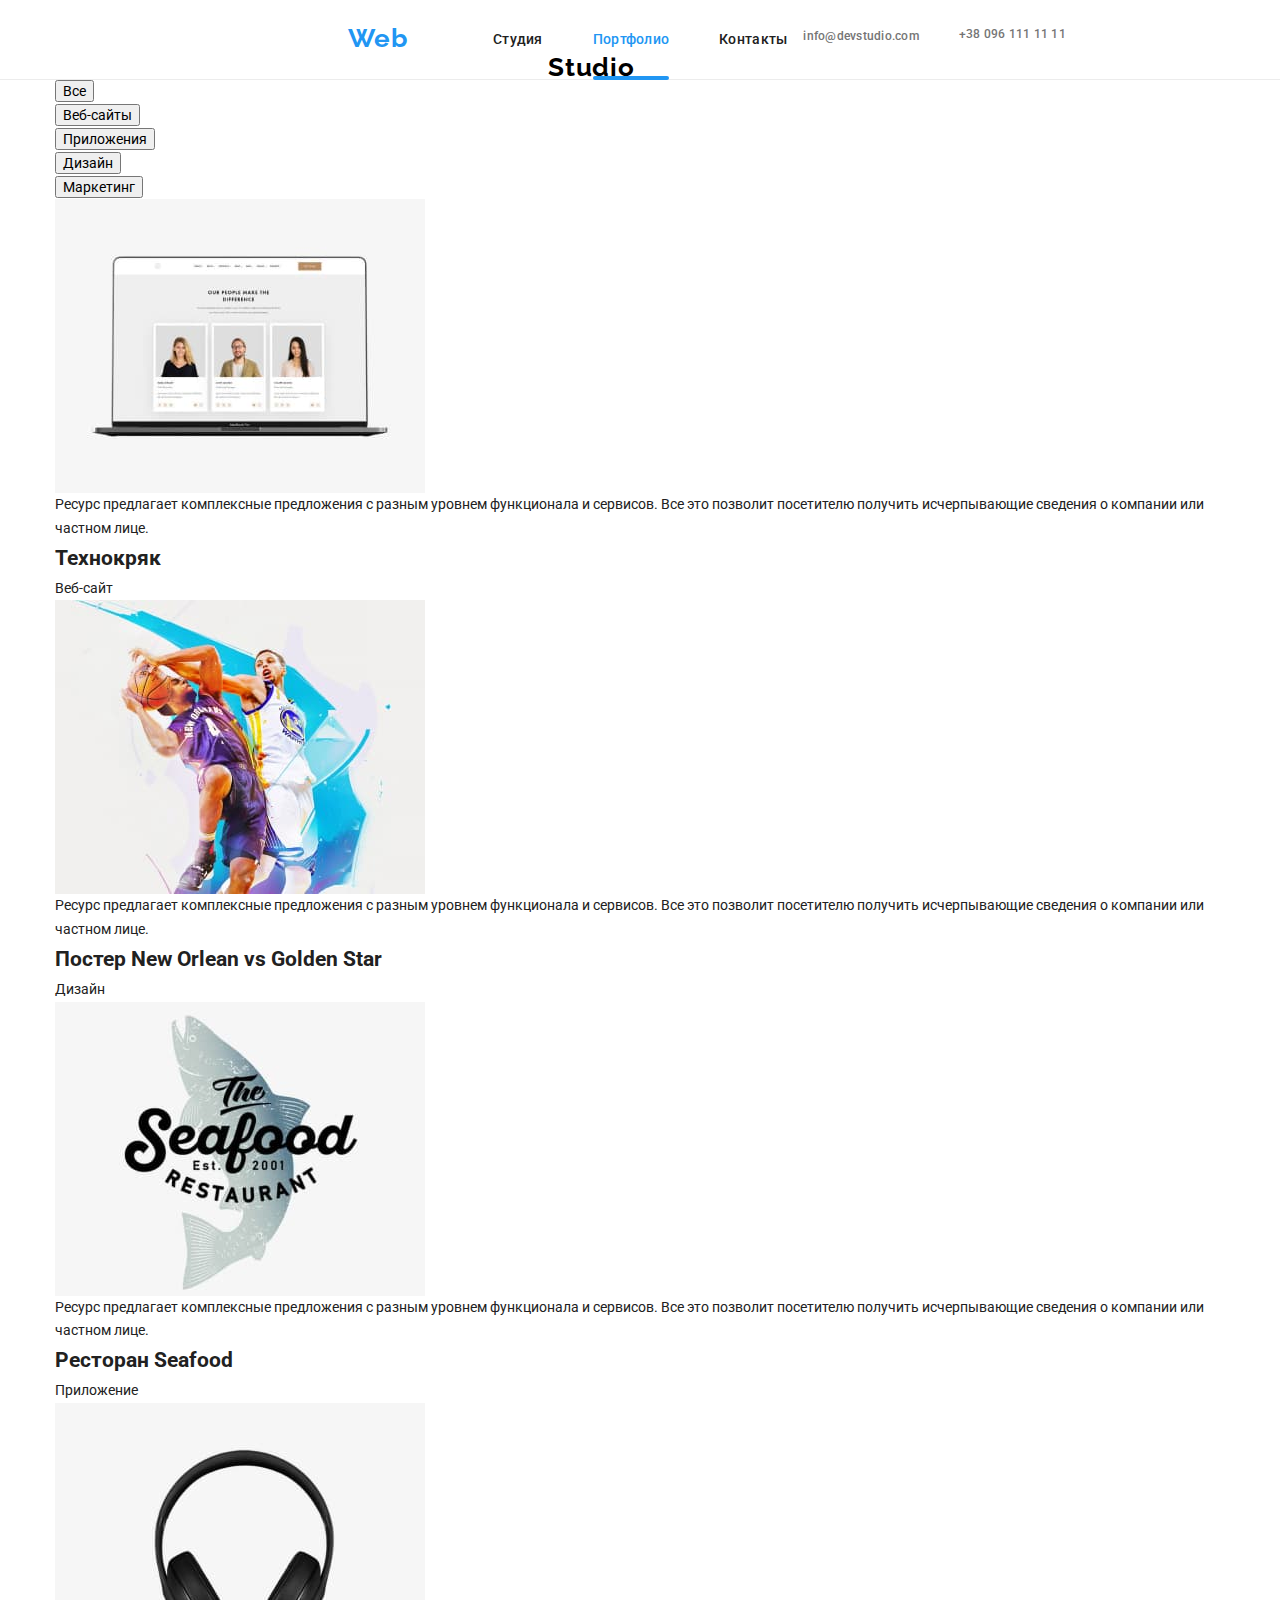
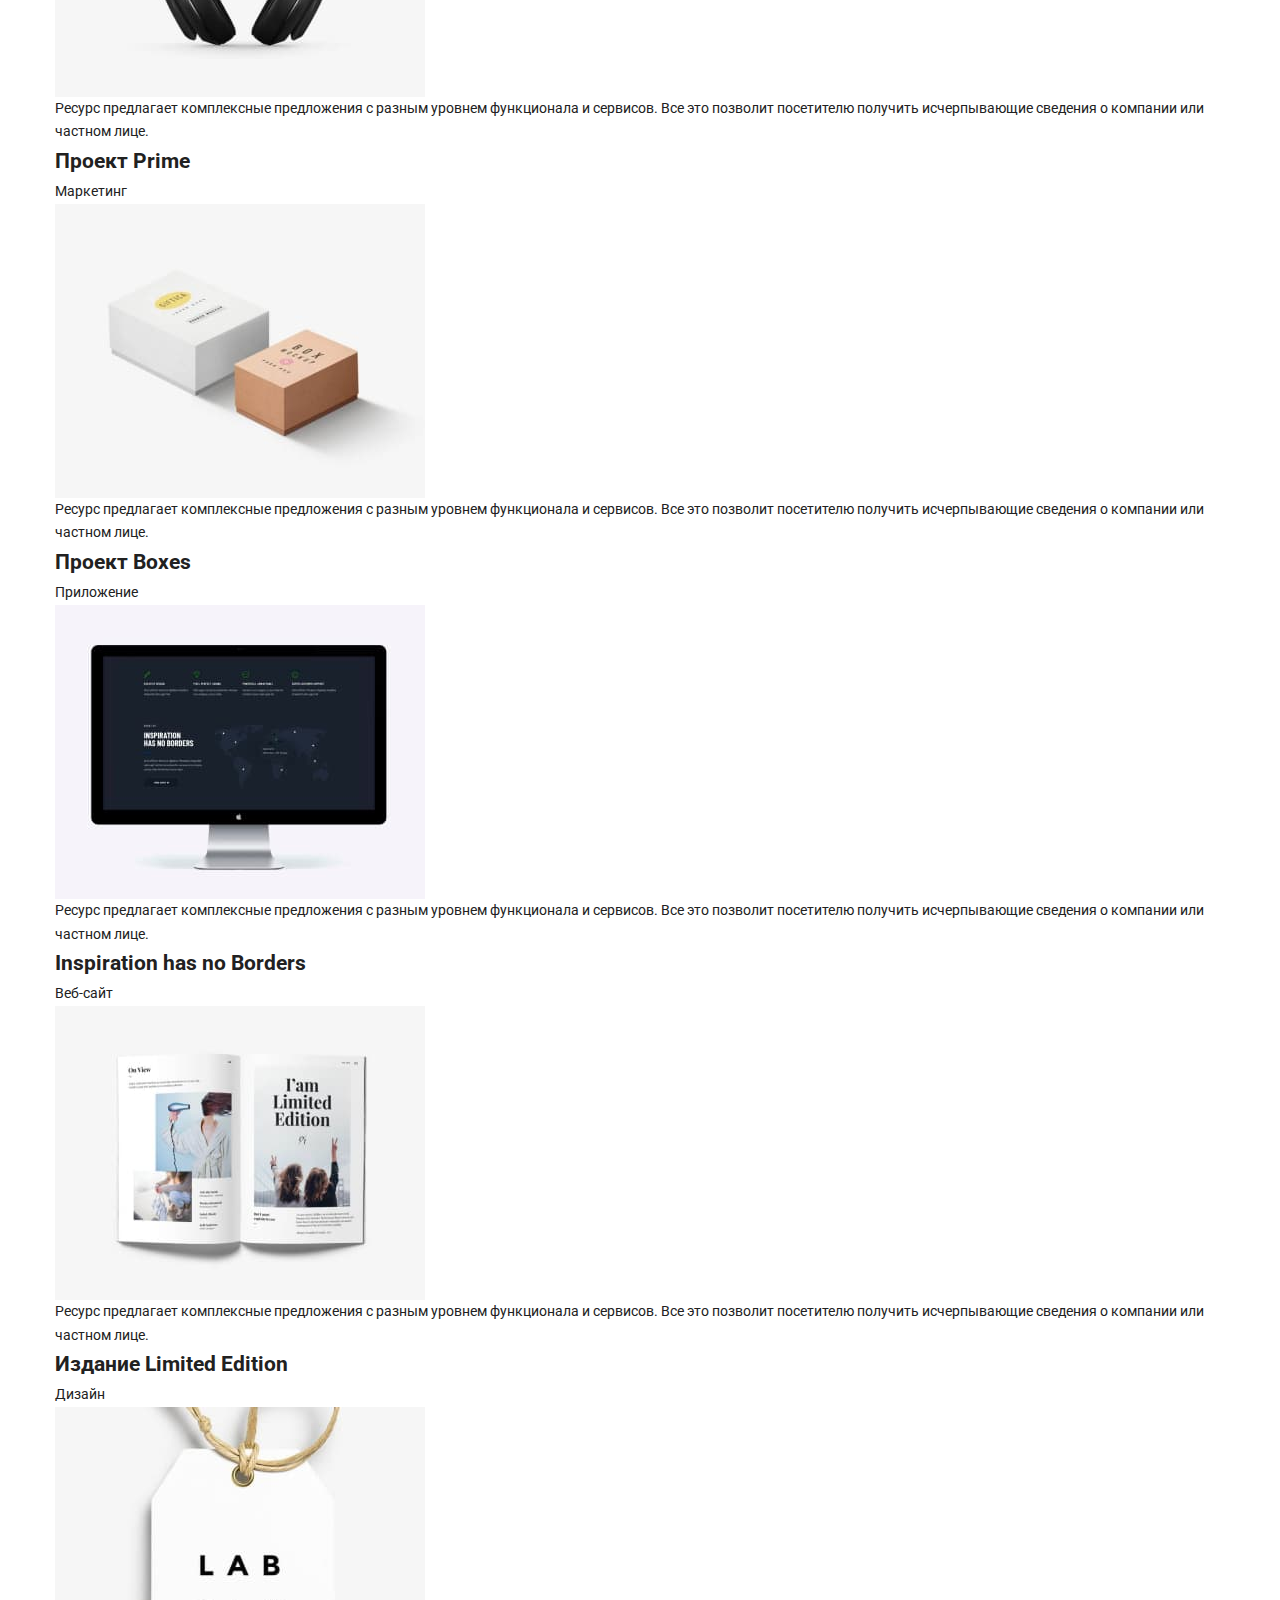
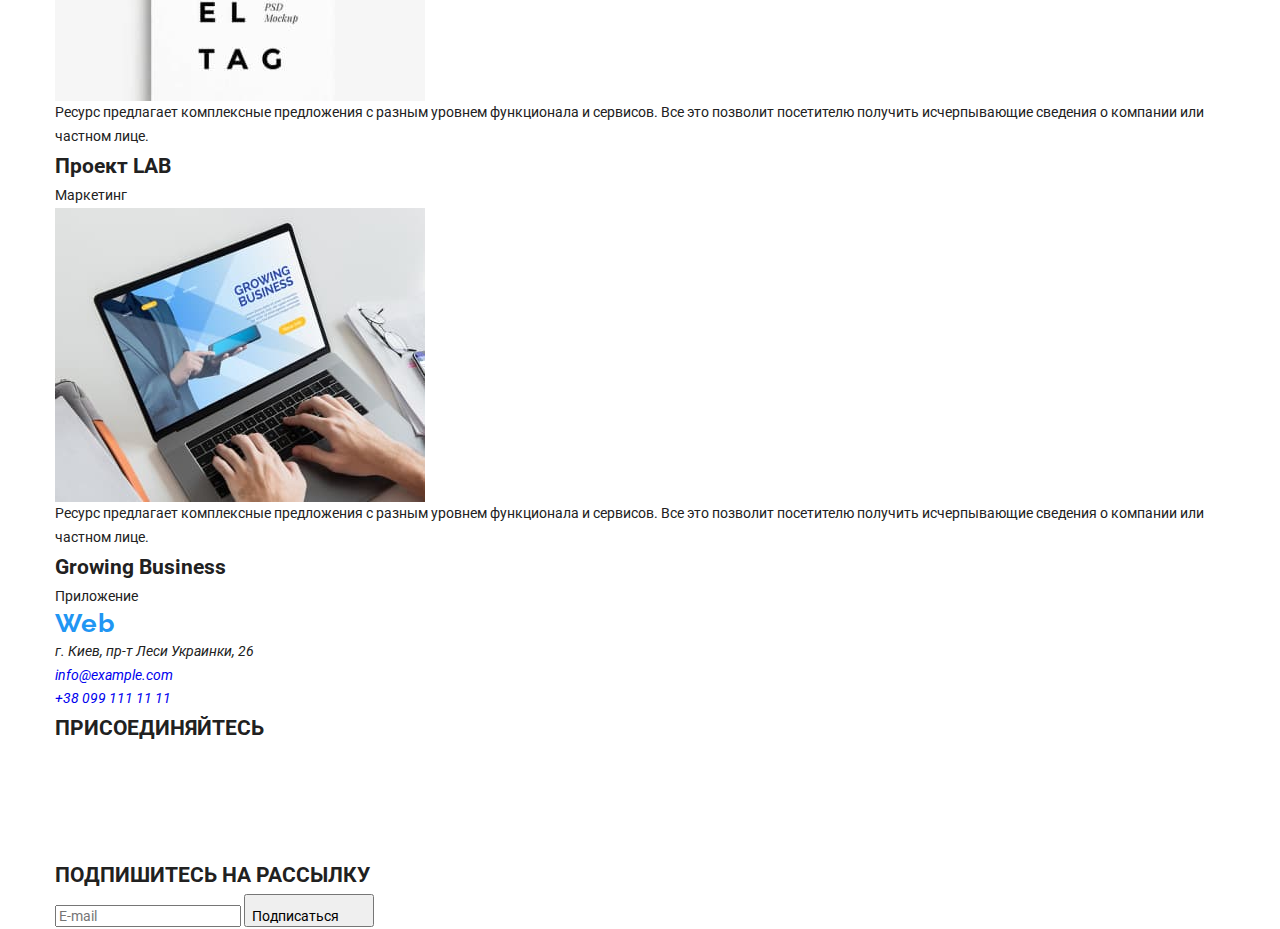
==== portfolio.html @ a688bb57 "Add files via upload" ====
<!DOCTYPE html>
<html lang="ru">
<head>
    <meta charset="UTF-8">
    <meta http-equiv="X-UA-Compatible" content="IE=edge">
    <meta name="viewport" content="width=device-width, initial-scale=1.0">
    <title>WebStudio</title>
    <link rel="preconnect" href="https://fonts.googleapis.com">
    <link rel="preconnect" href="https://fonts.gstatic.com" crossorigin>
    <link
        href="https://fonts.googleapis.com/css2?family=Montserrat:wght@400;700&family=Raleway:wght@700&family=Roboto:wght@400;500;900&display=swap"
        rel="stylesheet">
    <link rel="stylesheet" href="https://cdn.jsdelivr.net/npm/modern-normalize@1.1.0/modern-normalize.min.css" />
    <link rel="stylesheet" href="./сss/styles.css">
    <link rel="stylesheet" href="./css/main.min.css">
</head>
<body>
    <header class="header">
        <div class="container header__container">
            <nav class="nav">
                <a class="nav__logo logo " href="index.html">
                    Web<span class="nav__logo logo logo--dark">Studio</span>
                </a>
                <ul class="nav__list list">
                    <li class="nav__item"><a class="nav__link" href="index.html">Студия</a></li>
                    <li class="nav__item"><a class="nav__link current-link" href="portfolio.html">Портфолио</a></li>
                    <li class="nav__item"><a class="nav__link" href="">Контакты</a></li>
                </ul>
                <ul class="nav__contacts-group">
                    <li class="nav__list-contact"><a class="nav__contacts" href="mailto:info@devstudio.com">
                            <svg width="16" height="12">
                                <use href="./images/icons.svg.svg#icon-envelope-hover"></use>
                            </svg>info@devstudio.com</a></li>
                    <li class="nav__list-contact"><a class="nav__contacts" href="tel:+380961111111">
                            <svg width="10" height="16">
                                <use href="./images/icons.svg.svg#icon-smartphone"></use>
                            </svg>+38 096 111 11 11</a></li>
                </ul>
            </nav>
        </div>
    </header>
    <main>
        <section class="portfolio">
            <div class="container container-port">
                <h1 hidden>Портфолио</h1>
              <ul class="portfolio-list">
                <li><button class="btn-port btn-current" type="button">Все</button></li>
                <li><button class="btn-port" type="button">Веб-сайты</button></li>
                <li><button class="btn-port" type="button">Приложения</button></li>
                <li><button class="btn-port" type="button">Дизайн</button></li>
                <li><button class="btn-port" type="button">Маркетинг</button></li>
              </ul>
              <ul class="port-ex">
                <li class="port-ex-item">
                    <div class="port-card"><img class="img-port" src="./images/project1.jpg" alt="Технокряк" width="370" height="294">
                        <div class="port-overlay">
                            <p class="port-desc">Ресурс предлагает комплексные предложения с разным уровнем функционала и сервисов. Все это позволит посетителю получить
                        исчерпывающие сведения о компании или частном лице.</p>
                        </div>
                    </div>
                    <div class="title-desc"><h2 class="mini-title-port">Технокряк</h2>
                        <p class="desc-port">Веб-сайт</p>
                    </div>
                </li>
                <li class="port-ex-item">
                    <div class="port-card"><img class="img-port" src="./images/project2.jpg" alt="Постер New Orlean vs Golden Star" width="370" height="294">
                        <div class="port-overlay">
                            <p class="port-desc">Ресурс предлагает комплексные предложения с разным уровнем функционала и сервисов. Все это
                                позволит посетителю получить
                                исчерпывающие сведения о компании или частном лице.</p>
                        </div>
                    </div>
                    <div class="title-desc"><h2 class="mini-title-port">Постер New Orlean vs Golden Star</h2>
                        <p class="desc-port">Дизайн</p>
                    </div>
                </li>
                <li class="port-ex-item">
                    <div class="port-card"><img class="img-port" src="./images/project3.jpg" alt="Ресторан Seafood" width="370" height="294">
                        <div class="port-overlay">
                            <p class="port-desc">Ресурс предлагает комплексные предложения с разным уровнем функционала и сервисов. Все это
                            позволит посетителю получить
                            исчерпывающие сведения о компании или частном лице.</p>
                        </div>
                    </div>
                    <div class="title-desc"><h2 class="mini-title-port">Ресторан Seafood</h2>
                        <p class="desc-port">Приложение</p>
                    </div>
                </li>
                <li class="port-ex-item">
                    <div class="port-card"><img class="img-port" src="./images/project4.jpg" alt="Проект Prime" width="370" height="294">
                        <div class="port-overlay">
                            <p class="port-desc">Ресурс предлагает комплексные предложения с разным уровнем функционала и сервисов. Все это
                            позволит посетителю получить
                            исчерпывающие сведения о компании или частном лице.</p>
                        </div>
                    </div>
                    <div class="title-desc"><h2 class="mini-title-port">Проект Prime</h2>
                        <p class="desc-port">Маркетинг</p>
                    </div>
                </li>
                <li class="port-ex-item">
                    <div class="port-card"><img class="img-port" src="./images/project5.jpg" alt="Проект Boxes" width="370" height="294">
                        <div class="port-overlay">
                            <p class="port-desc">Ресурс предлагает комплексные предложения с разным уровнем функционала и сервисов. Все это
                                позволит посетителю получить
                                исчерпывающие сведения о компании или частном лице.</p>
                        </div>
                    </div>
                    <div class="title-desc"><h2 class="mini-title-port">Проект Boxes</h2>
                        <p class="desc-port">Приложение</p>
                    </div>
                </li>
                <li class="port-ex-item">
                    <div class="port-card"><img class="img-port" src="./images/project6.jpg" alt="Inspiration has no Borders" width="370" height="294">
                        <div class="port-overlay">
                            <p class="port-desc">Ресурс предлагает комплексные предложения с разным уровнем функционала и сервисов. Все это
                                позволит посетителю получить
                                исчерпывающие сведения о компании или частном лице.</p>
                        </div>
                    </div>
                    <div class="title-desc"><h2 class="mini-title-port">Inspiration has no Borders</h2>
                        <p class="desc-port">Веб-сайт</p>
                    </div>
                </li>
                <li class="port-ex-item">
                    <div class="port-card"><img class="img-port" src="./images/project7.jpg" alt="Издание Limited Edition" width="370" height="294">
                        <div class="port-overlay">
                        <p class="port-desc">Ресурс предлагает комплексные предложения с разным уровнем функционала и сервисов. Все это
                            позволит посетителю получить
                            исчерпывающие сведения о компании или частном лице.</p>
                        </div>
                    </div>
                     <div class="title-desc"><h2 class="mini-title-port">Издание Limited Edition</h2>
                        <p class="desc-port">Дизайн</p>
                    </div>
                </li>
                <li class="port-ex-item">
                    <div class="port-card"><img class="img-port" src="./images/project8.jpg" alt="Проект LAB" width="370" height="294">
                        <div class="port-overlay">
                            <p class="port-desc">Ресурс предлагает комплексные предложения с разным уровнем функционала и сервисов. Все это
                                позволит посетителю получить
                                исчерпывающие сведения о компании или частном лице.</p>
                        </div>
                    </div>
                    <div class="title-desc"><h2 class="mini-title-port">Проект LAB</h2>
                        <p class="desc-port">Маркетинг</p>
                    </div>
                </li>
                <li class="port-ex-item">
                    <div class="port-card"><img class="img-port" src="./images/project9.jpg" alt="Growing Business" width="370" height="294">
                        <div class="port-overlay">
                            <p class="port-desc">Ресурс предлагает комплексные предложения с разным уровнем функционала и сервисов. Все это
                                позволит посетителю получить
                                исчерпывающие сведения о компании или частном лице.</p>
                        </div>
                    </div>
                    <div class="title-desc"><h2 class="mini-title-port">Growing Business</h2>
                        <p class="desc-port">Приложение</p>
                    </div>
                </li>
              </ul>
            </div>
        </section>
    </main>
<footer class="footer">
    <div class="container footer__container">
        <div class="footer__address">
            <a class="footer__logo logo" href="index.html">
                Web<span class="footer__logo logo logo--light">Studio</span>
            </a>
            <address class="contacts">
                <ul class="footer__contacts">
                    <li class="footer__adress adress">г. Киев, пр-т Леси Украинки, 26</li>
                    <li><a class="footer__contacts-item" href="mailto:info@example.com">info@example.com</a></li>
                    <li><a class="footer__contacts-item" href="tel:+380991111111">+38 099 111 11 11</a></li>
                </ul>
            </address>
        </div>
        <div class="footer__join">
            <h2 class="footer__title">ПРИСОЕДИНЯЙТЕСЬ</h2>
            <ul class="footer__box">
                <li class="footer__item">
                    <a class="footer__social-link" href="" target="_blank" rel="noopener noreferrer"
                        aria-label="instagram">
                        <svg width="20" height="20">
                            <use href="./images/icons.svg.svg#icon-instagram-2"></use>
                        </svg>
                    </a>
                </li>
                <li class="footer__item">
                    <a class="footer__social-link" href="" target="_blank" rel="noopener noreferrer"
                        aria-label="twitter">
                        <svg width="20" height="20">
                            <use href="./images/icons.svg.svg#icon-twitter-1"></use>
                        </svg>
                    </a>
                </li>
                <li class="footer__item">
                    <a class="footer__social-link" href="" target="_blank" rel="noopener noreferrer"
                        aria-label="facebook">
                        <svg width="20" height="20">
                            <use href="./images/icons.svg.svg#icon-facebook-1"></use>
                        </svg>
                    </a>
                </li>
                <li class="footer__item">
                    <a class="footer__social-link" href="" target="_blank" rel="noopener noreferrer"
                        aria-label="linkedin">
                        <svg width="20" height="20">
                            <use href="./images/icons.svg.svg#icon-linkedin-1"></use>
                        </svg>
                    </a>
                </li>
            </ul>
        </div>
        <div class="subscribe">
            <h2 class="footer__title">ПОДПИШИТЕСЬ НА РАССЫЛКУ</h2>
            <form class="subscribe__email">
                <label class="subscription">
                    <input class="subscribe__field" type="email" name="user-email-footer" placeholder="E-mail">
                </label>
                <button class="btn" type="submit">
                    <span class="btn-text">Подписаться
                        <svg class="subscribe__icon" width="24" height="24">
                            <use href="./images/icons.svg.svg#icon-icon-send"></use>
                        </svg></span>
                </button>
            </form>
        </div>
    </div>
</footer>
</body>
</html>
---- css/main.min.css ----
:root{--main-font: "Roboto", "sans-serif";--secondary-font: "Raleway", "sans-serif";--accent-txt-color: #2196F3;--dark-txt-cl: #212121;--grey-txt-cl: #757575;--light-txt-cl: #FFFFFF;--title-txt-cl: #000000;--bckgrnd-cl: #2F303A;--bckgrnd-btn: #188CE8;--bckgrnd-icon: #F5F4FA;--icon-cl: #afb1b8;--items: 3;--indent: 30px;--anim: 250ms cubic-bezier(0.4, 0, 0.2, 1)}.visually-hidden{position:absolute;white-space:nowrap;width:1px;height:1px;overflow:hidden;border:0;padding:0;clip:rect(0 0 0 0);-webkit-clip-path:inset(50%);clip-path:inset(50%);margin:-1px}.logo{font-family:var(--secondary-font);font-style:normal;font-weight:700;line-height:1.1;letter-spacing:.03em;color:var(--accent-txt-color)}@media screen and (min-width: 480px){.logo{font-size:24px}}@media screen and (min-width: 768px){.logo{font-size:26px}}@media screen and (min-width: 1200px){.logo{width:145px;height:31px}}.logo--dark{color:var(--title-txt-cl)}.logo--light{color:var(--light-txt-cl)}.nav__logo{display:block}@media screen and (min-width: 1200px){.nav__logo{margin-left:200px}}.section{padding-top:94px;padding-bottom:94px}.container{width:100%;padding-left:15px;padding-right:15px;margin-left:auto;margin-right:auto}@media screen and (min-width: 480px){.container{max-width:480px}}@media screen and (min-width: 768px){.container{max-width:768px}}@media screen and (min-width: 1200px){.container{max-width:1200px}}.header__container{display:-webkit-box;display:-ms-flexbox;display:flex;-webkit-box-align:center;-ms-flex-align:center;align-items:center}.mobile-menu-btn{background-color:rgba(0,0,0,0);border:none;width:40px;height:40px;display:-webkit-box;display:-ms-flexbox;display:flex;-webkit-box-align:center;-ms-flex-align:center;align-items:center;-webkit-box-pack:center;-ms-flex-pack:center;justify-content:center;margin-left:auto;z-index:10;-webkit-transition:color var(--anim);transition:color var(--anim)}.mobile-menu-btn:hover,.mobile-menu-btn:focus{fill:var(--accent-txt-color)}@media screen and (min-width: 768px){.mobile-menu-btn{display:none}}.mobile-menu-btn.is-open .mobile-menu-burger{opacity:0}.mobile-menu-close{opacity:0}.mobile-menu-btn.is-open .mobile-menu-close{opacity:1}.mobile-menu{position:fixed;top:0;left:0;-webkit-transform:translateX(100%);transform:translateX(100%);-webkit-transition:-webkit-transform var(--anim);transition:-webkit-transform var(--anim);transition:transform var(--anim);transition:transform var(--anim), -webkit-transform var(--anim);width:100vw;height:100vh;padding:48px 40px;display:-webkit-box;display:-ms-flexbox;display:flex;-webkit-box-orient:vertical;-webkit-box-direction:normal;-ms-flex-direction:column;flex-direction:column;background-color:var(--light-txt-cl)}@media screen and (min-width: 768px){.mobile-menu{display:none}}.mobile-menu.is-open{-webkit-transform:translateX(0);transform:translateX(0)}.mobile-menu-nav{margin-bottom:auto;font-weight:500;font-size:40px;line-height:47px;letter-spacing:.02em;color:var(--dark-txt-cl)}.mobile-menu-nav-item:not(:last-child){margin-bottom:32px}.mobile-menu-contacts{margin-bottom:64px;font-weight:500;font-size:24px;line-height:28px;letter-spacing:.02em;color:var(--grey-txt-cl)}.mobile-menu-contacts-item:not(:last-child){margin-bottom:32px;font-weight:500;font-size:34px;line-height:40px;letter-spacing:.02em;color:var(--accent-txt-color)}.mobile-menu-socials{display:-webkit-box;display:-ms-flexbox;display:flex;-ms-flex-wrap:wrap;flex-wrap:wrap;-webkit-box-align:center;-ms-flex-align:center;align-items:center;gap:10px;font-weight:500;font-size:18px;line-height:22px;letter-spacing:.02em;color:var(--accent-txt-color)}.mobile-menu-socials-item:not(:last-child) .mobile-menu-socials-link{padding-right:10px;border-right:1px solid rgba(33,33,33,.2)}.link{text-decoration:none;color:currentColor}body{font-family:"Roboto","Sans";font-size:14px;line-height:1.7;text-decoration:none;color:var(--dark-txt-cl)}body.no-scroll{overflow:hidden}img{display:block;max-width:100%;height:auto}h1,h2,h3,p{margin:0}li{text-decoration:none;list-style:none;margin:0;padding:0}ul{padding:0;margin:0}a{text-decoration:none}.header{border-bottom:1px solid #ececec}.nav{display:-webkit-box;display:-ms-flexbox;display:flex;-webkit-box-align:center;-ms-flex-align:center;align-items:center}@media screen and (min-width: 768px){.nav{margin-left:auto;margin-right:auto}}@media screen and (min-width: 1200px){.nav{margin-left:93px}}@media screen and (max-width: 767px){.nav__list{display:none}}@media screen and (min-width: 768px){.nav__list{display:-webkit-box;display:-ms-flexbox;display:flex;gap:50px}}.nav__link{display:block;padding-top:32px;padding-bottom:32px;text-decoration:none;list-style:none;font-weight:500;font-size:14px;line-height:1.1;letter-spacing:.02em;color:var(--dark-txt-cl);-webkit-transition:color var(--anim);transition:color var(--anim)}.header-link:hover,.header-link:focus{color:var(--accent-txt-color)}.nav__contacts-group{display:none}@media screen and (min-width: 768px){.nav__contacts-group{display:block;margin-left:auto}}@media screen and (min-width: 1200px){.nav__contacts-group{display:-webkit-box;display:-ms-flexbox;display:flex;gap:30px}}.nav__contacts{display:-webkit-inline-box;display:-ms-inline-flexbox;display:inline-flex;-webkit-box-align:center;-ms-flex-align:center;align-items:center;font-weight:500;font-size:14px;line-height:1.1;letter-spacing:.02em;color:var(--grey-txt-cl);fill:var(--grey-txt-cl);-webkit-transition:color var(--anim),fill var(--anim);transition:color var(--anim),fill var(--anim)}@media screen and (min-width: 768px){.nav__contacts{font-size:12px}}.nav__contacts .icons{margin-right:10px}.nav__contacts:hover,.nav__contactsfocus{fill:var(--accent-txt-color);font-weight:500;font-size:14px;line-height:1.1;letter-spacing:.02em;color:var(--accent-txt-color)}@media screen and (min-width: 768px){.nav__contacts:first-child{margin-bottom:10px}}.current-link{position:relative;color:var(--accent-txt-color)}@media screen and (min-width: 768px){.current-link::after{content:"";position:absolute;bottom:-1px;left:0;width:100%;height:4px;display:inline-block;margin-right:10px;background-color:var(--accent-txt-color);border-radius:2px}}@media screen and (max-width: 1199px){.work{display:none}}.work__list{display:-webkit-box;display:-ms-flexbox;display:flex;gap:30px}.work__item{display:-webkit-box;display:-ms-flexbox;display:flex;position:relative;width:100%;height:auto;-webkit-box-align:center;-ms-flex-align:center;align-items:center;-webkit-box-pack:center;-ms-flex-pack:center;justify-content:center}.work__desc{display:-webkit-box;display:-ms-flexbox;display:flex;position:absolute;bottom:0;width:100%;height:70px;-webkit-box-pack:center;-ms-flex-pack:center;justify-content:center;-webkit-box-align:center;-ms-flex-align:center;align-items:center;font-weight:700;line-height:1.14;text-transform:uppercase;background-color:rgba(47,48,58,.8);color:var(--light-txt-cl)}/*# sourceMappingURL=main.min.css.map */
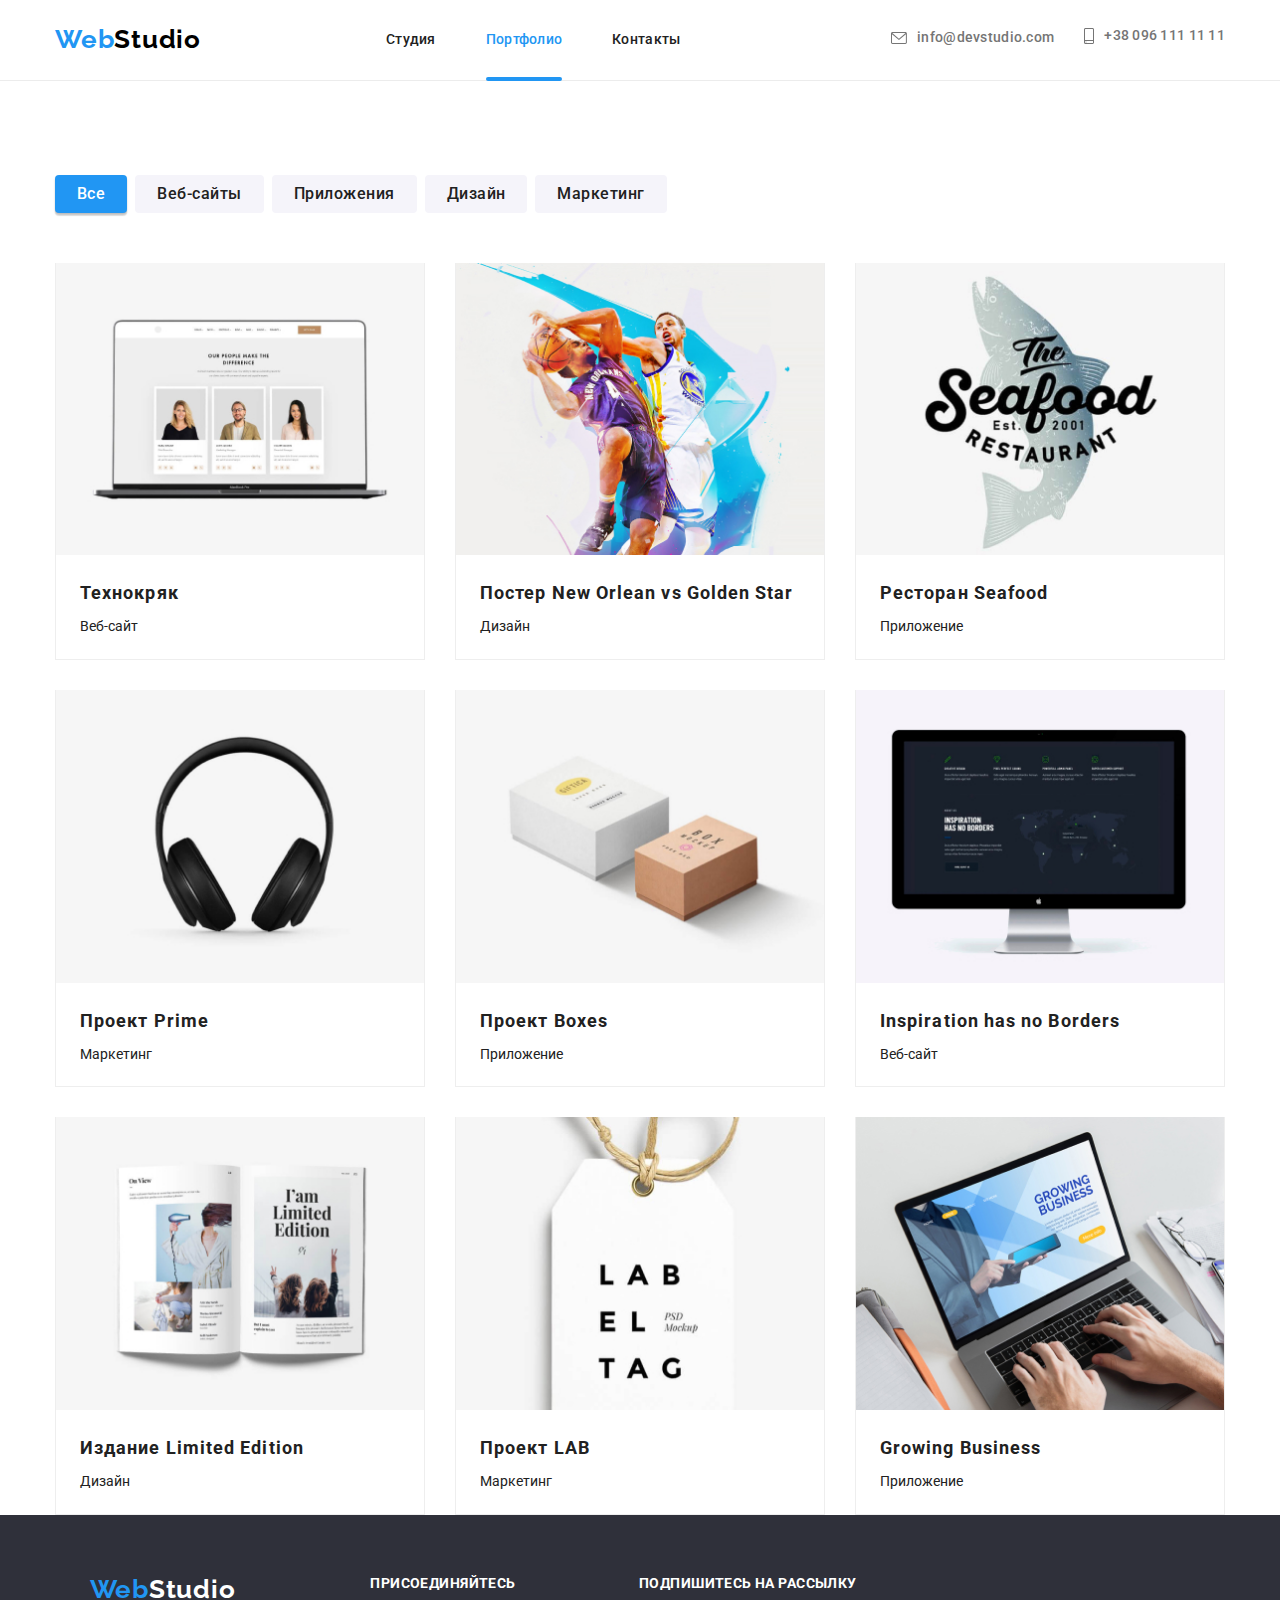
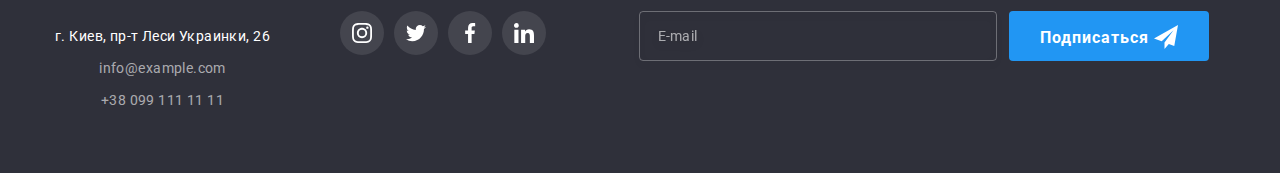
==== commit cfd88c42: "upd" ====
--- a/portfolio.html
+++ b/portfolio.html
@@ -17,30 +17,36 @@
 <body>
     <header class="header">
         <div class="container header__container">
+            <a class="nav__logo logo " href="index.html">
+                Web<span class="nav__studio logo logo--dark">Studio</span>
+            </a>
+            <button class="mobile-menu-btn" type="button" data-menu-button>
+                <svg class="mobile-menu-icon" width="24" height="16">
+                    <use class="mobile-menu-burger" href="./images/icons.svg#icon-menu"></use>
+                    <use class="mobile-menu-close" href="./images/icons.svg#icon-close2"></use>
+                </svg>
+            </button>
             <nav class="nav">
-                <a class="nav__logo logo " href="index.html">
-                    Web<span class="nav__logo logo logo--dark">Studio</span>
-                </a>
                 <ul class="nav__list list">
                     <li class="nav__item"><a class="nav__link" href="index.html">Студия</a></li>
                     <li class="nav__item"><a class="nav__link current-link" href="portfolio.html">Портфолио</a></li>
                     <li class="nav__item"><a class="nav__link" href="">Контакты</a></li>
                 </ul>
-                <ul class="nav__contacts-group">
-                    <li class="nav__list-contact"><a class="nav__contacts" href="mailto:info@devstudio.com">
-                            <svg width="16" height="12">
-                                <use href="./images/icons.svg.svg#icon-envelope-hover"></use>
-                            </svg>info@devstudio.com</a></li>
-                    <li class="nav__list-contact"><a class="nav__contacts" href="tel:+380961111111">
-                            <svg width="10" height="16">
-                                <use href="./images/icons.svg.svg#icon-smartphone"></use>
-                            </svg>+38 096 111 11 11</a></li>
-                </ul>
             </nav>
+            <ul class="nav__contacts-group">
+                <li class="nav__list-contacts"><a class="nav__contacts" href="mailto:info@devstudio.com">
+                        <svg class="icon-mail icons" width="16" height="12">
+                            <use href="./images/icons.svg#icon-envelope-hover"></use>
+                        </svg>info@devstudio.com</a></li>
+                <li class="nav__list-contacts"><a class="nav__contacts" href="tel:+380961111111">
+                        <svg class="icon-phone icons" width="10" height="16">
+                            <use href="./images/icons.svg#icon-smartphone"></use>
+                        </svg>+38 096 111 11 11</a></li>
+            </ul>
         </div>
     </header>
     <main>
-        <section class="portfolio">
+        <section class="portfolio section">
             <div class="container container-port">
                 <h1 hidden>Портфолио</h1>
               <ul class="portfolio-list">
@@ -52,7 +58,14 @@
               </ul>
               <ul class="port-ex">
                 <li class="port-ex-item">
-                    <div class="port-card"><img class="img-port" src="./images/project1.jpg" alt="Технокряк" width="370" height="294">
+                    <div class="port-card">
+                        <img 
+                        class="img-port"                     
+                        srcset="./images/portfolio/portfolio1-sm.jpg 450w, ./images/portfolio/portfolio1-sm-jpg-2x 900w,
+                            ./images/portfolio/portfolio1-md.jpg w354, ./images/portfolio/portfolio1-md-2x.jpg 708w, ./images/portfolio/portfolio1-l.jpg 370w, ./images/portfolio/portfolio1-l-2x.jpg 740w"
+                        sizes="(min-width: 1200px) 370px, (min-width: 768px) 354px, (max-width: 767px) 450px, 100vw"
+                        src="./images/portfolio/portfolio1-sm.jpg" 
+                        alt="Технокряк">
                         <div class="port-overlay">
                             <p class="port-desc">Ресурс предлагает комплексные предложения с разным уровнем функционала и сервисов. Все это позволит посетителю получить
                         исчерпывающие сведения о компании или частном лице.</p>
@@ -63,7 +76,14 @@
                     </div>
                 </li>
                 <li class="port-ex-item">
-                    <div class="port-card"><img class="img-port" src="./images/project2.jpg" alt="Постер New Orlean vs Golden Star" width="370" height="294">
+                    <div class="port-card">
+                        <img 
+                        class="img-port"                         
+                        srcset="./images/portfolio/portfolio2-sm.jpg 450w, ./images/portfolio/portfolio2-sm-jpg-2x 900w,
+                            ./images/portfolio/portfolio2-md.jpg w354, ./images/portfolio/portfolio2-md-2x.jpg 708w, ./images/portfolio/portfolio2-l.jpg 370w, ./images/portfolio/portfolio2-l-2x.jpg 740w"
+                        sizes="(min-width: 1200px) 370px, (min-width: 768px) 354px, (max-width: 767px) 450px, 100vw"
+                        src="./images/portfolio/portfolio2-sm.jpg" 
+                        alt="Постер New Orlean vs Golden Star">
                         <div class="port-overlay">
                             <p class="port-desc">Ресурс предлагает комплексные предложения с разным уровнем функционала и сервисов. Все это
                                 позволит посетителю получить
@@ -75,7 +95,13 @@
                     </div>
                 </li>
                 <li class="port-ex-item">
-                    <div class="port-card"><img class="img-port" src="./images/project3.jpg" alt="Ресторан Seafood" width="370" height="294">
+                    <div class="port-card">
+                        <img 
+                        class="img-port"                         
+                        srcset="./images/portfolio/portfolio3-sm.jpg 450w, ./images/portfolio/portfolio3-sm-jpg-2x 900w,
+                            ./images/portfolio/portfolio3-md.jpg w354, ./images/portfolio/portfolio3-md-2x.jpg 708w, ./images/portfolio/portfolio3-l.jpg 370w, ./images/portfolio/portfolio3-l-2x.jpg 740w"
+                        sizes="(min-width: 1200px) 370px, (min-width: 768px) 354px, (max-width: 767px) 450px, 100vw"
+                        src="./images/portfolio/portfolio3-sm.jpg"  alt="Ресторан Seafood">
                         <div class="port-overlay">
                             <p class="port-desc">Ресурс предлагает комплексные предложения с разным уровнем функционала и сервисов. Все это
                             позволит посетителю получить
@@ -87,7 +113,13 @@
                     </div>
                 </li>
                 <li class="port-ex-item">
-                    <div class="port-card"><img class="img-port" src="./images/project4.jpg" alt="Проект Prime" width="370" height="294">
+                    <div class="port-card">
+                        <img 
+                        class="img-port"                         
+                        srcset="./images/portfolio/portfolio4-sm.jpg 450w, ./images/portfolio/portfolio4-sm-jpg-2x 900w,
+                            ./images/portfolio/portfolio4-md.jpg w354, ./images/portfolio/portfolio4-md-2x.jpg 708w, ./images/portfolio/portfolio4-l.jpg 370w, ./images/portfolio/portfolio4-l-2x.jpg 740w"
+                        sizes="(min-width: 1200px) 370px, (min-width: 768px) 354px, (max-width: 767px) 450px, 100vw"
+                        src="./images/portfolio/portfolio4-sm.jpg"  alt="Проект Prime">
                         <div class="port-overlay">
                             <p class="port-desc">Ресурс предлагает комплексные предложения с разным уровнем функционала и сервисов. Все это
                             позволит посетителю получить
@@ -99,7 +131,13 @@
                     </div>
                 </li>
                 <li class="port-ex-item">
-                    <div class="port-card"><img class="img-port" src="./images/project5.jpg" alt="Проект Boxes" width="370" height="294">
+                    <div class="port-card">
+                        <img 
+                        class="img-port"                         
+                        srcset="./images/portfolio/portfolio5-sm.jpg 450w, ./images/portfolio/portfolio5-sm-jpg-2x 900w,
+                            ./images/portfolio/portfolio5-md.jpg w354, ./images/portfolio/portfolio5-md-2x.jpg 708w, ./images/portfolio/portfolio5-l.jpg 370w, ./images/portfolio/portfolio5-l-2x.jpg 740w"
+                        sizes="(min-width: 1200px) 370px, (min-width: 768px) 354px, (max-width: 767px) 450px, 100vw"
+                        src="./images/portfolio/portfolio5-sm.jpg"  alt="Проект Boxes">
                         <div class="port-overlay">
                             <p class="port-desc">Ресурс предлагает комплексные предложения с разным уровнем функционала и сервисов. Все это
                                 позволит посетителю получить
@@ -111,7 +149,13 @@
                     </div>
                 </li>
                 <li class="port-ex-item">
-                    <div class="port-card"><img class="img-port" src="./images/project6.jpg" alt="Inspiration has no Borders" width="370" height="294">
+                    <div class="port-card">
+                        <img 
+                        class="img-port"                         
+                        srcset="./images/portfolio/portfolio6-sm.jpg 450w, ./images/portfolio/portfolio6-sm-jpg-2x 900w,
+                            ./images/portfolio/portfolio6-md.jpg w354, ./images/portfolio/portfolio6-md-2x.jpg 708w, ./images/portfolio/portfolio6-l.jpg 370w, ./images/portfolio/portfolio6-l-2x.jpg 740w"
+                        sizes="(min-width: 1200px) 370px, (min-width: 768px) 354px, (max-width: 767px) 450px, 100vw"
+                        src="./images/portfolio/portfolio6-sm.jpg"  alt="Inspiration has no Borders">
                         <div class="port-overlay">
                             <p class="port-desc">Ресурс предлагает комплексные предложения с разным уровнем функционала и сервисов. Все это
                                 позволит посетителю получить
@@ -123,7 +167,13 @@
                     </div>
                 </li>
                 <li class="port-ex-item">
-                    <div class="port-card"><img class="img-port" src="./images/project7.jpg" alt="Издание Limited Edition" width="370" height="294">
+                    <div class="port-card">
+                        <img 
+                        class="img-port"                         
+                        srcset="./images/portfolio/portfolio7-sm.jpg 450w, ./images/portfolio/portfolio7-sm-jpg-2x 900w,
+                            ./images/portfolio/portfolio7-md.jpg w354, ./images/portfolio/portfolio7-md-2x.jpg 708w, ./images/portfolio/portfolio7-l.jpg 370w, ./images/portfolio/portfolio7-l-2x.jpg 740w"
+                        sizes="(min-width: 1200px) 370px, (min-width: 768px) 354px, (max-width: 767px) 450px, 100vw"
+                        src="./images/portfolio/portfolio7-sm.jpg"  alt="Издание Limited Edition">
                         <div class="port-overlay">
                         <p class="port-desc">Ресурс предлагает комплексные предложения с разным уровнем функционала и сервисов. Все это
                             позволит посетителю получить
@@ -135,7 +185,13 @@
                     </div>
                 </li>
                 <li class="port-ex-item">
-                    <div class="port-card"><img class="img-port" src="./images/project8.jpg" alt="Проект LAB" width="370" height="294">
+                    <div class="port-card">
+                        <img 
+                        class="img-port"                         
+                        srcset="./images/portfolio/portfolio8-sm.jpg 450w, ./images/portfolio/portfolio8-sm-jpg-2x 900w,
+                            ./images/portfolio/portfolio8-md.jpg w354, ./images/portfolio/portfolio8-md-2x.jpg 708w, ./images/portfolio/portfolio8-l.jpg 370w, ./images/portfolio/portfolio8-l-2x.jpg 740w"
+                        sizes="(min-width: 1200px) 370px, (min-width: 768px) 354px, (max-width: 767px) 450px, 100vw"
+                        src="./images/portfolio/portfolio8-sm.jpg"  alt="Проект LAB">
                         <div class="port-overlay">
                             <p class="port-desc">Ресурс предлагает комплексные предложения с разным уровнем функционала и сервисов. Все это
                                 позволит посетителю получить
@@ -147,7 +203,13 @@
                     </div>
                 </li>
                 <li class="port-ex-item">
-                    <div class="port-card"><img class="img-port" src="./images/project9.jpg" alt="Growing Business" width="370" height="294">
+                    <div class="port-card">
+                        <img 
+                        class="img-port"                         
+                        srcset="./images/portfolio/portfolio9-sm.jpg 450w, ./images/portfolio/portfolio9-sm-jpg-2x 900w,
+                            ./images/portfolio/portfolio9-md.jpg w354, ./images/portfolio/portfolio9-md-2x.jpg 708w, ./images/portfolio/portfolio9-l.jpg 370w, ./images/portfolio/portfolio9-l-2x.jpg 740w"
+                        sizes="(min-width: 1200px) 370px, (min-width: 768px) 354px, (max-width: 767px) 450px, 100vw"
+                        src="./images/portfolio/portfolio9-sm.jpg"  alt="Growing Business">
                         <div class="port-overlay">
                             <p class="port-desc">Ресурс предлагает комплексные предложения с разным уровнем функционала и сервисов. Все это
                                 позволит посетителю получить
@@ -164,15 +226,18 @@
     </main>
 <footer class="footer">
     <div class="container footer__container">
-        <div class="footer__address">
+        <div class="footer__main">
             <a class="footer__logo logo" href="index.html">
                 Web<span class="footer__logo logo logo--light">Studio</span>
             </a>
+
             <address class="contacts">
                 <ul class="footer__contacts">
                     <li class="footer__adress adress">г. Киев, пр-т Леси Украинки, 26</li>
-                    <li><a class="footer__contacts-item" href="mailto:info@example.com">info@example.com</a></li>
-                    <li><a class="footer__contacts-item" href="tel:+380991111111">+38 099 111 11 11</a></li>
+                    <li class="footer__adress"><a class="footer__contacts-item"
+                            href="mailto:info@example.com">info@example.com</a></li>
+                    <li class="footer__adress"><a class="footer__contacts-item" href="tel:+380991111111">+38 099 111 11
+                            11</a></li>
                 </ul>
             </address>
         </div>
@@ -183,7 +248,7 @@
                     <a class="footer__social-link" href="" target="_blank" rel="noopener noreferrer"
                         aria-label="instagram">
                         <svg width="20" height="20">
-                            <use href="./images/icons.svg.svg#icon-instagram-2"></use>
+                            <use href="./images/icons.svg#icon-instagram-2"></use>
                         </svg>
                     </a>
                 </li>
@@ -191,7 +256,7 @@
                     <a class="footer__social-link" href="" target="_blank" rel="noopener noreferrer"
                         aria-label="twitter">
                         <svg width="20" height="20">
-                            <use href="./images/icons.svg.svg#icon-twitter-1"></use>
+                            <use href="./images/icons.svg#icon-twitter-1"></use>
                         </svg>
                     </a>
                 </li>
@@ -199,7 +264,7 @@
                     <a class="footer__social-link" href="" target="_blank" rel="noopener noreferrer"
                         aria-label="facebook">
                         <svg width="20" height="20">
-                            <use href="./images/icons.svg.svg#icon-facebook-1"></use>
+                            <use href="./images/icons.svg#icon-facebook-1"></use>
                         </svg>
                     </a>
                 </li>
@@ -207,7 +272,7 @@
                     <a class="footer__social-link" href="" target="_blank" rel="noopener noreferrer"
                         aria-label="linkedin">
                         <svg width="20" height="20">
-                            <use href="./images/icons.svg.svg#icon-linkedin-1"></use>
+                            <use href="./images/icons.svg#icon-linkedin-1"></use>
                         </svg>
                     </a>
                 </li>
@@ -219,16 +284,36 @@
                 <label class="subscription">
                     <input class="subscribe__field" type="email" name="user-email-footer" placeholder="E-mail">
                 </label>
-                <button class="btn" type="submit">
+                <button class="btn btn__footer" type="submit">
                     <span class="btn-text">Подписаться
                         <svg class="subscribe__icon" width="24" height="24">
-                            <use href="./images/icons.svg.svg#icon-icon-send"></use>
+                            <use href="./images/icons.svg#icon-icon-send"></use>
                         </svg></span>
                 </button>
             </form>
         </div>
     </div>
 </footer>
+<div class="mobile-menu" data-menu>
+    <ul class="mobile-menu-nav list">
+        <li class="mobile-menu-nav-item current-link"><a class="link" href="index.html">Студия</a></li>
+        <li class="mobile-menu-nav-item"><a class="link" href="portfolio.html">Портфолио</a></li>
+        <li class="mobile-menu-nav-item"><a class="link" href="">Контакты</a></li>
+    </ul>
+    <ul class="mobile-menu-contacts list">
+        <li class="mobile-menu-contacts-item"><a class="link" href="tel:+380961111111">+38 096 111 11 11</a></li>
+        <li class="mobile-menu-contacts-item"><a class="link" href="mailto:info@devstudio.com">info@devstudio.com</a>
+        </li>
+    </ul>
+    <ul class="mobile-menu-socials list">
+        <li class="mobile-menu-socials-item"><a class="mobile-menu-socials-link link" href="">Instagram</a></li>
+        <li class="mobile-menu-socials-item"><a class="mobile-menu-socials-link link" href="">Twitter</a></li>
+        <li class="mobile-menu-socials-item"><a class="mobile-menu-socials-link link" href="">Facebook</a></li>
+        <li class="mobile-menu-socials-item"><a class="mobile-menu-socials-link link" href="">LinkedIn</a></li>
+    </ul>
+</div>
+    <script src="./js/modal.js"></script>
+    <script src="./js/mobile-menu.js"></script>
 </body>
 </html>
 
--- a/css/main.min.css
+++ b/css/main.min.css
@@ -1 +1 @@
-:root{--main-font: "Roboto", "sans-serif";--secondary-font: "Raleway", "sans-serif";--accent-txt-color: #2196F3;--dark-txt-cl: #212121;--grey-txt-cl: #757575;--light-txt-cl: #FFFFFF;--title-txt-cl: #000000;--bckgrnd-cl: #2F303A;--bckgrnd-btn: #188CE8;--bckgrnd-icon: #F5F4FA;--icon-cl: #afb1b8;--items: 3;--indent: 30px;--anim: 250ms cubic-bezier(0.4, 0, 0.2, 1)}.visually-hidden{position:absolute;white-space:nowrap;width:1px;height:1px;overflow:hidden;border:0;padding:0;clip:rect(0 0 0 0);-webkit-clip-path:inset(50%);clip-path:inset(50%);margin:-1px}.logo{font-family:var(--secondary-font);font-style:normal;font-weight:700;line-height:1.1;letter-spacing:.03em;color:var(--accent-txt-color)}@media screen and (min-width: 480px){.logo{font-size:24px}}@media screen and (min-width: 768px){.logo{font-size:26px}}@media screen and (min-width: 1200px){.logo{width:145px;height:31px}}.logo--dark{color:var(--title-txt-cl)}.logo--light{color:var(--light-txt-cl)}.nav__logo{display:block}@media screen and (min-width: 1200px){.nav__logo{margin-left:200px}}.section{padding-top:94px;padding-bottom:94px}.container{width:100%;padding-left:15px;padding-right:15px;margin-left:auto;margin-right:auto}@media screen and (min-width: 480px){.container{max-width:480px}}@media screen and (min-width: 768px){.container{max-width:768px}}@media screen and (min-width: 1200px){.container{max-width:1200px}}.header__container{display:-webkit-box;display:-ms-flexbox;display:flex;-webkit-box-align:center;-ms-flex-align:center;align-items:center}.mobile-menu-btn{background-color:rgba(0,0,0,0);border:none;width:40px;height:40px;display:-webkit-box;display:-ms-flexbox;display:flex;-webkit-box-align:center;-ms-flex-align:center;align-items:center;-webkit-box-pack:center;-ms-flex-pack:center;justify-content:center;margin-left:auto;z-index:10;-webkit-transition:color var(--anim);transition:color var(--anim)}.mobile-menu-btn:hover,.mobile-menu-btn:focus{fill:var(--accent-txt-color)}@media screen and (min-width: 768px){.mobile-menu-btn{display:none}}.mobile-menu-btn.is-open .mobile-menu-burger{opacity:0}.mobile-menu-close{opacity:0}.mobile-menu-btn.is-open .mobile-menu-close{opacity:1}.mobile-menu{position:fixed;top:0;left:0;-webkit-transform:translateX(100%);transform:translateX(100%);-webkit-transition:-webkit-transform var(--anim);transition:-webkit-transform var(--anim);transition:transform var(--anim);transition:transform var(--anim), -webkit-transform var(--anim);width:100vw;height:100vh;padding:48px 40px;display:-webkit-box;display:-ms-flexbox;display:flex;-webkit-box-orient:vertical;-webkit-box-direction:normal;-ms-flex-direction:column;flex-direction:column;background-color:var(--light-txt-cl)}@media screen and (min-width: 768px){.mobile-menu{display:none}}.mobile-menu.is-open{-webkit-transform:translateX(0);transform:translateX(0)}.mobile-menu-nav{margin-bottom:auto;font-weight:500;font-size:40px;line-height:47px;letter-spacing:.02em;color:var(--dark-txt-cl)}.mobile-menu-nav-item:not(:last-child){margin-bottom:32px}.mobile-menu-contacts{margin-bottom:64px;font-weight:500;font-size:24px;line-height:28px;letter-spacing:.02em;color:var(--grey-txt-cl)}.mobile-menu-contacts-item:not(:last-child){margin-bottom:32px;font-weight:500;font-size:34px;line-height:40px;letter-spacing:.02em;color:var(--accent-txt-color)}.mobile-menu-socials{display:-webkit-box;display:-ms-flexbox;display:flex;-ms-flex-wrap:wrap;flex-wrap:wrap;-webkit-box-align:center;-ms-flex-align:center;align-items:center;gap:10px;font-weight:500;font-size:18px;line-height:22px;letter-spacing:.02em;color:var(--accent-txt-color)}.mobile-menu-socials-item:not(:last-child) .mobile-menu-socials-link{padding-right:10px;border-right:1px solid rgba(33,33,33,.2)}.link{text-decoration:none;color:currentColor}body{font-family:"Roboto","Sans";font-size:14px;line-height:1.7;text-decoration:none;color:var(--dark-txt-cl)}body.no-scroll{overflow:hidden}img{display:block;max-width:100%;height:auto}h1,h2,h3,p{margin:0}li{text-decoration:none;list-style:none;margin:0;padding:0}ul{padding:0;margin:0}a{text-decoration:none}.header{border-bottom:1px solid #ececec}.nav{display:-webkit-box;display:-ms-flexbox;display:flex;-webkit-box-align:center;-ms-flex-align:center;align-items:center}@media screen and (min-width: 768px){.nav{margin-left:auto;margin-right:auto}}@media screen and (min-width: 1200px){.nav{margin-left:93px}}@media screen and (max-width: 767px){.nav__list{display:none}}@media screen and (min-width: 768px){.nav__list{display:-webkit-box;display:-ms-flexbox;display:flex;gap:50px}}.nav__link{display:block;padding-top:32px;padding-bottom:32px;text-decoration:none;list-style:none;font-weight:500;font-size:14px;line-height:1.1;letter-spacing:.02em;color:var(--dark-txt-cl);-webkit-transition:color var(--anim);transition:color var(--anim)}.header-link:hover,.header-link:focus{color:var(--accent-txt-color)}.nav__contacts-group{display:none}@media screen and (min-width: 768px){.nav__contacts-group{display:block;margin-left:auto}}@media screen and (min-width: 1200px){.nav__contacts-group{display:-webkit-box;display:-ms-flexbox;display:flex;gap:30px}}.nav__contacts{display:-webkit-inline-box;display:-ms-inline-flexbox;display:inline-flex;-webkit-box-align:center;-ms-flex-align:center;align-items:center;font-weight:500;font-size:14px;line-height:1.1;letter-spacing:.02em;color:var(--grey-txt-cl);fill:var(--grey-txt-cl);-webkit-transition:color var(--anim),fill var(--anim);transition:color var(--anim),fill var(--anim)}@media screen and (min-width: 768px){.nav__contacts{font-size:12px}}.nav__contacts .icons{margin-right:10px}.nav__contacts:hover,.nav__contactsfocus{fill:var(--accent-txt-color);font-weight:500;font-size:14px;line-height:1.1;letter-spacing:.02em;color:var(--accent-txt-color)}@media screen and (min-width: 768px){.nav__contacts:first-child{margin-bottom:10px}}.current-link{position:relative;color:var(--accent-txt-color)}@media screen and (min-width: 768px){.current-link::after{content:"";position:absolute;bottom:-1px;left:0;width:100%;height:4px;display:inline-block;margin-right:10px;background-color:var(--accent-txt-color);border-radius:2px}}@media screen and (max-width: 1199px){.work{display:none}}.work__list{display:-webkit-box;display:-ms-flexbox;display:flex;gap:30px}.work__item{display:-webkit-box;display:-ms-flexbox;display:flex;position:relative;width:100%;height:auto;-webkit-box-align:center;-ms-flex-align:center;align-items:center;-webkit-box-pack:center;-ms-flex-pack:center;justify-content:center}.work__desc{display:-webkit-box;display:-ms-flexbox;display:flex;position:absolute;bottom:0;width:100%;height:70px;-webkit-box-pack:center;-ms-flex-pack:center;justify-content:center;-webkit-box-align:center;-ms-flex-align:center;align-items:center;font-weight:700;line-height:1.14;text-transform:uppercase;background-color:rgba(47,48,58,.8);color:var(--light-txt-cl)}/*# sourceMappingURL=main.min.css.map */+:root{--main-font: "Roboto", "sans-serif";--secondary-font: "Raleway", "sans-serif";--accent-txt-color: #2196F3;--dark-txt-cl: #212121;--grey-txt-cl: #757575;--light-txt-cl: #FFFFFF;--title-txt-cl: #000000;--bckgrnd-cl: #2F303A;--bckgrnd-btn: #188CE8;--bckgrnd-icon: #F5F4FA;--icon-cl: #afb1b8;--items: 3;--indent: 30px;--anim: 250ms cubic-bezier(0.4, 0, 0.2, 1)}.card-set{display:-webkit-box;display:-ms-flexbox;display:flex;-ms-flex-wrap:wrap;flex-wrap:wrap;gap:var(--indent)}.visually-hidden{position:absolute;white-space:nowrap;width:1px;height:1px;overflow:hidden;border:0;padding:0;clip:rect(0 0 0 0);-webkit-clip-path:inset(50%);clip-path:inset(50%);margin:-1px}.btn{background-color:var(--accent-txt-color);font-weight:700;width:200px;height:50px;font-size:16px;line-height:1.8;text-align:center;letter-spacing:.06em;color:var(--light-txt-cl);cursor:pointer;border-radius:4px;border:none;-webkit-transition:background-color var(--anim),-webkit-box-shadow var(--anim);transition:background-color var(--anim),-webkit-box-shadow var(--anim);transition:background-color var(--anim),box-shadow var(--anim);transition:background-color var(--anim),box-shadow var(--anim),-webkit-box-shadow var(--anim)}.btn:hover,.btn:focus{background-color:var(--bckgrnd-btn);width:200px;height:50px;left:700px;top:430px;border-radius:4px;-webkit-box-shadow:0px 4px 4px rgba(0,0,0,.15);box-shadow:0px 4px 4px rgba(0,0,0,.15)}.btn-port{display:inline-block;font-weight:500;font-size:16px;line-height:26px;text-align:center;letter-spacing:.03em;color:var(--dark-txt-cl);background-color:#f5f4fa;cursor:pointer;border-radius:4px;border:none;padding:6px 22px;-webkit-transition:background-color var(--anim),color var(--anim),-webkit-box-shadow var(--anim);transition:background-color var(--anim),color var(--anim),-webkit-box-shadow var(--anim);transition:background-color var(--anim),color var(--anim),box-shadow var(--anim);transition:background-color var(--anim),color var(--anim),box-shadow var(--anim),-webkit-box-shadow var(--anim)}.btn-port:hover,.btn-port:focus{background-color:var(--accent-txt-color);color:var(--light-txt-cl);-webkit-box-shadow:0px 3px 1px rgba(0,0,0,.1),0px 1px 2px rgba(0,0,0,.08),0px 2px 2px rgba(0,0,0,.12);box-shadow:0px 3px 1px rgba(0,0,0,.1),0px 1px 2px rgba(0,0,0,.08),0px 2px 2px rgba(0,0,0,.12);border-radius:4px}.btn-current{background-color:var(--accent-txt-color);color:var(--light-txt-cl);-webkit-box-shadow:0px 3px 1px rgba(0,0,0,.1),0px 1px 2px rgba(0,0,0,.08),0px 2px 2px rgba(0,0,0,.12);box-shadow:0px 3px 1px rgba(0,0,0,.1),0px 1px 2px rgba(0,0,0,.08),0px 2px 2px rgba(0,0,0,.12)}.btn__text{font-weight:700;font-size:16px;line-height:1.8;display:-webkit-box;display:-ms-flexbox;display:flex;-webkit-box-align:center;-ms-flex-align:center;align-items:center;text-align:center;color:var(--light-txt-cl);fill:var(--bckgrnd-icon);padding:10px 28px;gap:10px}.btn-footer:hover,.btn-footer:focus{background-color:var(--bckgrnd-btn)}.modal-sent{display:inline-block;-webkit-box-pack:center;-ms-flex-pack:center;justify-content:center;background-color:var(--accent-txt-color);font-weight:700;width:200px;height:50px;font-size:16px;line-height:1.8;text-align:center;letter-spacing:.06em;color:var(--light-txt-cl);cursor:pointer;border-radius:4px;border:none;margin:auto;-webkit-box-shadow:0px 4px 4px rgba(0,0,0,.15);box-shadow:0px 4px 4px rgba(0,0,0,.15);border-radius:4px;-webkit-transition:background-color var(--anim),-webkit-box-shadow var(--anim);transition:background-color var(--anim),-webkit-box-shadow var(--anim);transition:background-color var(--anim),box-shadow var(--anim);transition:background-color var(--anim),box-shadow var(--anim),-webkit-box-shadow var(--anim)}.modal-sent:hover,.modal-sent:focus{background-color:var(--bckgrnd-btn);-webkit-box-shadow:0px 4px 4px rgba(0,0,0,.15);box-shadow:0px 4px 4px rgba(0,0,0,.15);border-radius:4px}.modal-close-btn{position:absolute;top:0;right:0;border-radius:50%;display:-webkit-box;display:-ms-flexbox;display:flex;-webkit-box-align:center;-ms-flex-align:center;align-items:center;-webkit-box-pack:center;-ms-flex-pack:center;justify-content:center;background-color:var(--light-txt-cl);width:30px;height:30px;padding:0;border:1px solid rgba(0,0,0,.1);cursor:pointer;margin:8px;-webkit-transition:fill var(--anim);transition:fill var(--anim)}.modal-close-btn:hover,.modal-close-btn:focus+svg{fill:var(--accent-txt-color);cursor:pointer}.portfolio-list{display:-webkit-box;display:-ms-flexbox;display:flex;-ms-flex-wrap:wrap;flex-wrap:wrap;-webkit-box-pack:start;-ms-flex-pack:start;justify-content:flex-start;gap:8px;margin-bottom:50px}@media screen and (mix-width: 768px){.portfolio-list{-ms-flex-wrap:wrap;flex-wrap:wrap;-webkit-box-pack:center;-ms-flex-pack:center;justify-content:center}}.subscribe__icon{-webkit-transform:translateY(25%);transform:translateY(25%);fill:var(--light-txt-cl)}.team__socials-list{display:-webkit-box;display:-ms-flexbox;display:flex;-webkit-box-pack:center;-ms-flex-pack:center;justify-content:center;gap:10px}.team__socials-link{-webkit-box-align:center;-ms-flex-align:center;align-items:center;-webkit-box-pack:center;-ms-flex-pack:center;justify-content:center;width:44px;height:44px;border-radius:50%;display:-webkit-box;display:-ms-flexbox;display:flex;fill:var(--icon-cl);cursor:pointer;-webkit-transition:fill var(--anim),background-color var(--anim);transition:fill var(--anim),background-color var(--anim)}.team__socials-item:hover .team__socials-link,.team__socials-item:focus .team__socials-link{fill:var(--light-txt-cl);background-color:var(--accent-txt-color)}.footer__social-link{-webkit-box-align:center;-ms-flex-align:center;align-items:center;-webkit-box-pack:center;-ms-flex-pack:center;justify-content:center;width:44px;height:44px;border-radius:50%;background-color:rgba(255,255,255,.1);display:-webkit-box;display:-ms-flexbox;display:flex;fill:var(--light-txt-cl);cursor:pointer;-webkit-transition:background-color var(--anim);transition:background-color var(--anim)}.footer__social-link:hover,.footer__social-link:focus{border-radius:50%;background-color:var(--accent-txt-color)}.footer__box{display:-webkit-box;display:-ms-flexbox;display:flex;gap:10px}.logo{font-family:var(--secondary-font);font-style:normal;font-weight:700;line-height:1.1;letter-spacing:.03em;color:var(--accent-txt-color);font-size:24px}@media screen and (min-width: 1200px){.logo{width:145px;height:31px;font-size:26px}}.logo--dark{color:var(--title-txt-cl)}.logo--light{color:var(--light-txt-cl)}.nav__logo{display:block}@media screen and (min-width: 1200px){.nav__logo{margin-right:93px}}@media screen and (max-width: 767px){.footer__logo{display:-webkit-box;display:-ms-flexbox;display:flex;-webkit-box-pack:center;-ms-flex-pack:center;justify-content:center}}.section{padding-top:60px;padding-bottom:60px}@media screen and (min-width: 1200px){.section{padding-top:94px;padding-bottom:0}}.hero__title{display:-webkit-box;display:-ms-flexbox;display:flex;margin-bottom:30px;font-size:26px;line-height:1.6;text-align:center;-webkit-box-pack:center;-ms-flex-pack:center;justify-content:center;letter-spacing:.06em;text-transform:uppercase;color:var(--light-txt-cl)}@media screen and (min-width: 1200px){.hero__title{font-weight:900}}.title::-moz-selection{background-color:var(--accent-txt-color)}.title::selection{background-color:var(--accent-txt-color)}.subtitle{margin-bottom:10px;font-weight:700;font-size:14px;line-height:1.1;letter-spacing:.03em;text-transform:uppercase;color:var(--dark-txt-cl)}@media screen and (min-width: 480px){.subtitle{display:-webkit-box;display:-ms-flexbox;display:flex;-webkit-box-pack:center;-ms-flex-pack:center;justify-content:center}}.description{font-weight:400;font-size:14px;line-height:1.7;letter-spacing:.03em;color:var(--grey-txt-cl)}.headline{margin-bottom:30px;font-weight:700;font-size:28px;line-height:1.2;text-align:center;letter-spacing:.03em;color:var(--dark-txt-cl)}@media screen and (min-width: 1200px){.headline{margin-bottom:50px}}.name{margin-bottom:10px;font-weight:500;font-size:16px;line-height:1.2;text-align:center;letter-spacing:.03em;color:var(--dark-txt-cl)}.footer__title{text-align:center;font-weight:700;font-size:14px;line-height:16px;letter-spacing:.03em;text-transform:uppercase;color:var(--light-txt-cl);margin-bottom:20px}@media screen and (min-width: 1200px){.footer__title{text-align:left}}.container{width:100%;padding-left:15px;padding-right:15px;margin-left:auto;margin-right:auto}@media screen and (min-width: 480px){.container{max-width:480px}}@media screen and (min-width: 768px){.container{max-width:768px}}@media screen and (min-width: 1200px){.container{max-width:1200px}}.header__container{display:-webkit-box;display:-ms-flexbox;display:flex;-webkit-box-align:center;-ms-flex-align:center;align-items:center;height:60px}@media screen and (min-width: 768px){.header__container{height:80px}}@media screen and (min-width: 1200px){.hero__container{height:600px}}.mobile-menu-btn{background-color:rgba(0,0,0,0);border:none;width:40px;height:40px;display:-webkit-box;display:-ms-flexbox;display:flex;-webkit-box-align:center;-ms-flex-align:center;align-items:center;-webkit-box-pack:center;-ms-flex-pack:center;justify-content:center;margin-left:auto;z-index:10;-webkit-transition:color var(--anim);transition:color var(--anim)}.mobile-menu-btn:hover,.mobile-menu-btn:focus{fill:var(--accent-txt-color)}@media screen and (min-width: 768px){.mobile-menu-btn{display:none}}.mobile-menu-btn.is-open .mobile-menu-burger{opacity:0}.mobile-menu-close{opacity:0}.mobile-menu-btn.is-open .mobile-menu-close{opacity:1}.mobile-menu{position:fixed;top:0;left:0;-webkit-transform:translateX(100%);transform:translateX(100%);-webkit-transition:-webkit-transform var(--anim);transition:-webkit-transform var(--anim);transition:transform var(--anim);transition:transform var(--anim), -webkit-transform var(--anim);width:100vw;height:100vh;padding:48px 40px;display:-webkit-box;display:-ms-flexbox;display:flex;-webkit-box-orient:vertical;-webkit-box-direction:normal;-ms-flex-direction:column;flex-direction:column;background-color:var(--light-txt-cl)}@media screen and (min-width: 768px){.mobile-menu{display:none}}.mobile-menu.is-open{-webkit-transform:translateX(0);transform:translateX(0)}.mobile-menu-nav{margin-bottom:auto;font-weight:500;font-size:40px;line-height:47px;letter-spacing:.02em;color:var(--dark-txt-cl)}.mobile-menu-nav-item:not(:last-child){margin-bottom:32px}.mobile-menu-contacts{margin-bottom:64px;font-weight:500;font-size:24px;line-height:28px;letter-spacing:.02em;color:var(--grey-txt-cl)}.mobile-menu-contacts-item:not(:last-child){margin-bottom:32px;font-weight:500;font-size:34px;line-height:40px;letter-spacing:.02em;color:var(--accent-txt-color)}.mobile-menu-socials{display:-webkit-box;display:-ms-flexbox;display:flex;-ms-flex-wrap:wrap;flex-wrap:wrap;-webkit-box-align:center;-ms-flex-align:center;align-items:center;gap:10px;font-weight:500;font-size:18px;line-height:22px;letter-spacing:.02em;color:var(--accent-txt-color)}.mobile-menu-socials-item:not(:last-child) .mobile-menu-socials-link{padding-right:10px;border-right:1px solid rgba(33,33,33,.2)}.link{text-decoration:none;color:currentColor}body{font-family:"Roboto","Sans";font-size:14px;line-height:1.7;text-decoration:none;color:var(--dark-txt-cl)}body.no-scroll{overflow:hidden}img{display:block;max-width:100%;height:auto}h1,h2,h3,p{margin:0}li{text-decoration:none;list-style:none;margin:0;padding:0}ul{padding:0;margin:0}a{text-decoration:none}.benefits__icon-box{display:-webkit-box;display:-ms-flexbox;display:flex;-webkit-box-pack:center;-ms-flex-pack:center;justify-content:center;-webkit-box-align:center;-ms-flex-align:center;align-items:center;background-color:var(--bckgrnd-icon);border-radius:4px;margin-bottom:30px;height:120px}@media screen and (min-width: 480px){.benefits__icon-box{width:450px}}@media screen and (min-width: 768px){.benefits__icon-box{width:354px}}@media screen and (min-width: 1200px){.benefits__icon-box{width:270px}}.benefits__list{display:-webkit-box;display:-ms-flexbox;display:flex;-ms-flex-wrap:wrap;flex-wrap:wrap;gap:30px}.benefits__item{-ms-flex-preferred-size:270px;flex-basis:270px}.header{border-bottom:1px solid #ececec}.nav{display:-webkit-box;display:-ms-flexbox;display:flex;-webkit-box-align:center;-ms-flex-align:center;align-items:center}@media screen and (min-width: 768px){.nav{margin-left:auto;margin-right:auto}}@media screen and (min-width: 1200px){.nav{margin-left:93px}}@media screen and (max-width: 767px){.nav__list{display:none}}@media screen and (min-width: 768px){.nav__list{display:-webkit-box;display:-ms-flexbox;display:flex;gap:50px}}.nav__link{display:block;padding-top:32px;padding-bottom:32px;text-decoration:none;list-style:none;font-weight:500;font-size:14px;line-height:1.1;letter-spacing:.02em;color:var(--dark-txt-cl);-webkit-transition:color var(--anim);transition:color var(--anim)}.header-link:hover,.header-link:focus{color:var(--accent-txt-color)}.nav__contacts-group{display:none}@media screen and (min-width: 768px){.nav__contacts-group{display:block}}@media screen and (min-width: 1200px){.nav__contacts-group{display:-webkit-box;display:-ms-flexbox;display:flex;gap:30px}}.nav__contacts{display:-webkit-inline-box;display:-ms-inline-flexbox;display:inline-flex;-webkit-box-align:center;-ms-flex-align:center;align-items:center;font-weight:500;font-size:14px;line-height:1.1;letter-spacing:.02em;color:var(--grey-txt-cl);fill:var(--grey-txt-cl);-webkit-transition:color var(--anim),fill var(--anim);transition:color var(--anim),fill var(--anim)}@media screen and (min-width: 768px){.nav__contacts{font-size:12px}}@media screen and (min-width: 1200px){.nav__contacts{font-size:14px}}.nav__contacts .icons{margin-right:10px}.nav__contacts:hover,.nav__contactsfocus{fill:var(--accent-txt-color);font-weight:500;font-size:14px;line-height:1.1;letter-spacing:.02em;color:var(--accent-txt-color)}@media screen and (min-width: 768px)and (max-width: 1199px){.nav__contacts:first-child{margin-bottom:10px}}.current-link{position:relative;color:var(--accent-txt-color)}@media screen and (min-width: 768px){.current-link::after{content:"";position:absolute;bottom:-1px;left:0;width:100%;height:4px;display:inline-block;margin-right:10px;background-color:var(--accent-txt-color);border-radius:2px}}.hero{max-width:1600px;max-height:600px;background-repeat:no-repeat;background-size:cover;margin:0 auto;background-position:center;text-align:center;padding-top:118px;padding-bottom:118px;background-color:var(--bckgrnd-cl);border:1px solid #000;background-image:-webkit-gradient(linear, left top, left bottom, from(rgba(47, 48, 58, 0.4)), to(rgba(47, 48, 58, 0.4))),url(../../images/hero/hero-sm.jpg);background-image:linear-gradient(rgba(47, 48, 58, 0.4), rgba(47, 48, 58, 0.4)),url(../../images/hero/hero-sm.jpg)}@media(min-device-pixel-ratio: 2),(-wekit-min-device-pixel-ratio: 2),(-webkit-min-device-pixel-ratio: 2),(min-resolution: 192dpi),(min-resolution: 2dppx){.hero{background-image:-webkit-gradient(linear, left top, left bottom, from(rgba(47, 48, 58, 0.4)), to(rgba(47, 48, 58, 0.4))),url(../images/hero/hero-sm-2x.jpg);background-image:linear-gradient(rgba(47, 48, 58, 0.4), rgba(47, 48, 58, 0.4)),url(../images/hero/hero-sm-2x.jpg)}}@media screen and (min-width: 768px)and (max-width: 1199px){.hero{background-image:-webkit-gradient(linear, left top, left bottom, from(rgba(47, 48, 58, 0.4)), to(rgba(47, 48, 58, 0.4))),url(../images/hero/hero-md.jpg);background-image:linear-gradient(rgba(47, 48, 58, 0.4), rgba(47, 48, 58, 0.4)),url(../images/hero/hero-md.jpg)}}@media screen and (min-width: 768px)and (max-width: 1199px)and (min-device-pixel-ratio: 2),screen and (min-width: 768px)and (max-width: 1199px)and (-wekit-min-device-pixel-ratio: 2),screen and (min-width: 768px)and (max-width: 1199px)and (-webkit-min-device-pixel-ratio: 2),screen and (min-width: 768px)and (max-width: 1199px)and (min-resolution: 192dpi),screen and (min-width: 768px)and (max-width: 1199px)and (min-resolution: 2dppx){.hero{background-image:-webkit-gradient(linear, left top, left bottom, from(rgba(47, 48, 58, 0.4)), to(rgba(47, 48, 58, 0.4))),url(../images/hero/hero-md-2x.jpg);background-image:linear-gradient(rgba(47, 48, 58, 0.4), rgba(47, 48, 58, 0.4)),url(../images/hero/hero-md-2x.jpg)}}@media screen and (min-width: 1200px){.hero{background-color:linear-gradient(rgba(47, 48, 58, 0.4), rgba(47, 48, 58, 0.4)),url(../../images/hero/hero-l.jpg);padding-top:200px;padding-bottom:200px}}@media screen and (min-width: 1200px)and (min-device-pixel-ratio: 2),screen and (min-width: 1200px)and (-wekit-min-device-pixel-ratio: 2),screen and (min-width: 1200px)and (-webkit-min-device-pixel-ratio: 2),screen and (min-width: 1200px)and (min-resolution: 192dpi),screen and (min-width: 1200px)and (min-resolution: 2dppx){.hero{background-image:-webkit-gradient(linear, left top, left bottom, from(rgba(47, 48, 58, 0.4)), to(rgba(47, 48, 58, 0.4))),url(../images/hero/hero-l-2x.jpg);background-image:linear-gradient(rgba(47, 48, 58, 0.4), rgba(47, 48, 58, 0.4)),url(../images/hero/hero-l-2x.jpg);padding-top:200px;padding-bottom:200px}}.team{background-color:#f5f4fa}.team__list{display:-webkit-box;display:-ms-flexbox;display:flex;-webkit-box-pack:center;-ms-flex-pack:center;justify-content:center;-webkit-box-align:center;-ms-flex-align:center;align-items:center;-ms-flex-wrap:wrap;flex-wrap:wrap;gap:30px}.team__item{background-color:var(--light-txt-cl);-webkit-box-shadow:0px 1px 3px rgba(0,0,0,.12),0px 1px 1px rgba(0,0,0,.14),0px 2px 1px rgba(0,0,0,.2);box-shadow:0px 1px 3px rgba(0,0,0,.12),0px 1px 1px rgba(0,0,0,.14),0px 2px 1px rgba(0,0,0,.2);border-radius:0px 0px 4px 4px}.team__name{padding-top:30px;padding-bottom:30px}.team__description{font-weight:400;font-size:16px;line-height:1.2;text-align:center;letter-spacing:.03em;color:var(--grey-txt-cl);margin-bottom:16px}@media screen and (max-width: 1199px){.work{display:none}}.work__list{display:-webkit-box;display:-ms-flexbox;display:flex;gap:30px}.work__item{display:-webkit-box;display:-ms-flexbox;display:flex;position:relative;width:100%;height:auto;-webkit-box-align:center;-ms-flex-align:center;align-items:center;-webkit-box-pack:center;-ms-flex-pack:center;justify-content:center}.work__desc{display:-webkit-box;display:-ms-flexbox;display:flex;position:absolute;bottom:0;width:100%;height:70px;-webkit-box-pack:center;-ms-flex-pack:center;justify-content:center;-webkit-box-align:center;-ms-flex-align:center;align-items:center;font-weight:700;line-height:1.14;text-transform:uppercase;background-color:rgba(47,48,58,.8);color:var(--light-txt-cl)}.footer{background-color:#2f303a;text-decoration:none;padding:60px}@media screen and (min-width: 1200px){.footer{padding:60px 0 60px 0}}.contacts{margin-top:20px;font-style:normal;font-size:14px;line-height:1.7;letter-spacing:.03em;color:var(--light-txt-cl)}.footer__contacts-item{font-style:normal;font-size:14px;line-height:1.7;letter-spacing:.03em;color:rgba(255,255,255,.6);-webkit-transition:color var(--anim);transition:color var(--anim)}.footer__contacts-item:hover,.footer__contacts-item:focus{color:var(--accent-txt-color)}@media screen and (max-width: 767px){.footer__contacts-item{display:-webkit-box;display:-ms-flexbox;display:flex;-webkit-box-pack:center;-ms-flex-pack:center;justify-content:center}}.footer__adress:not(:last-child){margin-bottom:8px}.footer__container{display:-webkit-box;display:-ms-flexbox;display:flex}@media screen and (max-width: 767px){.footer__container{-webkit-box-orient:vertical;-webkit-box-direction:normal;-ms-flex-direction:column;flex-direction:column;-webkit-box-align:center;-ms-flex-align:center;align-items:center;gap:60px}}@media screen and (min-width: 768px){.footer__container{display:-webkit-box;display:-ms-flexbox;display:flex;-ms-flex-wrap:wrap;flex-wrap:wrap}}@media screen and (min-width: 1200px){.footer__container{-ms-flex-wrap:nowrap;flex-wrap:nowrap}}.footer__join{display:-webkit-box;display:-ms-flexbox;display:flex;-webkit-box-orient:vertical;-webkit-box-direction:normal;-ms-flex-direction:column;flex-direction:column;-webkit-box-align:center;-ms-flex-align:center;align-items:center;-ms-flex-wrap:wrap;flex-wrap:wrap}@media screen and (min-width: 768px)and (max-width: 1199px){.subscribe{margin-top:60px}}@media screen and (min-width: 1200px){.subscribe{margin-left:93px}}.subscription{margin-bottom:20px}.subscribe__field{width:450px;height:50px;background-color:rgba(0,0,0,0);border:1px solid rgba(255,255,255,.3);-webkit-filter:drop-shadow(0px 4px 4px rgba(0, 0, 0, 0.15));filter:drop-shadow(0px 4px 4px rgba(0, 0, 0, 0.15));border-radius:4px}@media screen and (min-width: 1200px){.subscribe__field{width:358px}}.subscribe__field::-webkit-input-placeholder{font-weight:400;font-size:14px;line-height:16px;letter-spacing:.01em;color:rgba(255,255,255,.6);padding:15px 16px}.subscribe__field::-moz-placeholder{font-weight:400;font-size:14px;line-height:16px;letter-spacing:.01em;color:rgba(255,255,255,.6);padding:15px 16px}.subscribe__field:-ms-input-placeholder{font-weight:400;font-size:14px;line-height:16px;letter-spacing:.01em;color:rgba(255,255,255,.6);padding:15px 16px}.subscribe__field::-ms-input-placeholder{font-weight:400;font-size:14px;line-height:16px;letter-spacing:.01em;color:rgba(255,255,255,.6);padding:15px 16px}.subscribe__field::placeholder{font-weight:400;font-size:14px;line-height:16px;letter-spacing:.01em;color:rgba(255,255,255,.6);padding:15px 16px}@media screen and (min-width: 1200px){.subscribe__field::-webkit-input-placeholder{font-size:14px}.subscribe__field::-moz-placeholder{font-size:14px}.subscribe__field:-ms-input-placeholder{font-size:14px}.subscribe__field::-ms-input-placeholder{font-size:14px}.subscribe__field::placeholder{font-size:14px}}@media screen and (max-width: 1199px){.subscribe__email{display:-webkit-box;display:-ms-flexbox;display:flex;-ms-flex-wrap:wrap;flex-wrap:wrap;-webkit-box-pack:center;-ms-flex-pack:center;justify-content:center}}@media screen and (min-width: 1200px){.subscribe__email{display:-webkit-box;display:-ms-flexbox;display:flex;gap:12px}}@media screen and (min-width: 768px){.footer__main{margin-right:165px;text-align:center}}@media screen and (min-width: 1200px){.footer__main{margin-right:70px}}.backdrop{position:fixed;top:0;left:0;width:100%;height:100%;background:rgba(0,0,0,.2);opacity:1;visibility:visible;pointer-events:initial;-webkit-transition:opacity var(--anim),visability var(--anim);transition:opacity var(--anim),visability var(--anim)}.modal{position:absolute;top:50%;left:50%;-webkit-transform:translate(-50%, -50%);transform:translate(-50%, -50%);z-index:1000;background-color:var(--light-txt-cl);border-radius:4px;-webkit-box-shadow:0px 1px 3px rgba(0,0,0,.12),0px 1px 1px rgba(0,0,0,.14),0px 2px 1px rgba(0,0,0,.2);box-shadow:0px 1px 3px rgba(0,0,0,.12),0px 1px 1px rgba(0,0,0,.14),0px 2px 1px rgba(0,0,0,.2);padding:40px}@media screen and (min-width: 480px){.modal{min-width:450px;min-height:609px}}@media screen and (min-width: 1200px){.modal{min-width:528px;min-height:581px}}.backdrop.is-hidden{opacity:0;visibility:hidden;pointer-events:none}.contact-form{display:-webkit-box;display:-ms-flexbox;display:flex;-webkit-box-orient:vertical;-webkit-box-direction:normal;-ms-flex-direction:column;flex-direction:column;gap:10px;font-size:12px;line-height:1.1666666667}.form-checkbox{display:-webkit-box;display:-ms-flexbox;display:flex;-webkit-box-align:center;-ms-flex-align:center;align-items:center;-webkit-box-pack:center;-ms-flex-pack:center;justify-content:center;gap:7px;margin-bottom:20px}.form-checkbox-agreement{font-weight:400;font-size:14px;line-height:1.7;letter-spacing:.03em;color:var(--grey-txt-cl);-webkit-user-select:none;-moz-user-select:none;-ms-user-select:none;user-select:none}@media screen and (min-width: 480px){.form-checkbox-agreement{font-size:12px;line-height:1.2}}.terms{color:var(--accent-txt-color);text-decoration:underline}.form-checkbox-custom{display:-webkit-inline-box;display:-ms-inline-flexbox;display:inline-flex;-webkit-box-align:center;-ms-flex-align:center;align-items:center;-webkit-box-pack:center;-ms-flex-pack:center;justify-content:center;width:16px;height:15px;outline:2px solid var(--dark-txt-cl);border-radius:2px;outline-offset:-2px;-webkit-transition:outline-color var(--anim),background-color var(--anim);transition:outline-color var(--anim),background-color var(--anim)}.form-checkbox-icon{fill:var(--light-txt-cl)}.form-checkbox-input:checked+.form-checkbox-custom{background-color:var(--accent-txt-color);outline:2px solid var(--accent-txt-color)}.contact-form-field{display:block;position:relative;margin-top:4px;color:var(--grey-txt-cl)}.contact-form-icon{position:absolute;top:50%;left:12px;-webkit-transform:translateY(-50%);transform:translateY(-50%)}.call-back{display:block;font-weight:700;font-size:20px;line-height:23px;text-align:center;letter-spacing:.03em;color:var(--dark-txt-cl);margin-bottom:12px}.contact-input{width:100%;height:40px;border:1px solid rgba(33,33,33,.2);border-radius:4px;padding-left:42px;-webkit-transition:fill var(--anim),outline var(--anim),border-color var(--anim),border-radius var(--anim);transition:fill var(--anim),outline var(--anim),border-color var(--anim),border-radius var(--anim)}.contact-input:focus,.contact-input:focus+.contact-form-icon,.contact-input:hover,.contact-input:hover+.contact-form-icon,.contact-input:focus-within{fill:var(--accent-txt-color);outline:none;border-color:var(--accent-txt-color);border-radius:4px}.contact-form-field:focus,.contact-form-field:hover{border-color:var(--accent-txt-color);border-radius:4px;fill:var(--accent-txt-color)}.comment{width:100%;height:120px;resize:none;padding:12px 16px}::-webkit-input-placeholder{font-weight:400;font-size:14px;line-height:16px;letter-spacing:.01em;color:rgba(117,117,117,.5)}::-moz-placeholder{font-weight:400;font-size:14px;line-height:16px;letter-spacing:.01em;color:rgba(117,117,117,.5)}:-ms-input-placeholder{font-weight:400;font-size:14px;line-height:16px;letter-spacing:.01em;color:rgba(117,117,117,.5)}::-ms-input-placeholder{font-weight:400;font-size:14px;line-height:16px;letter-spacing:.01em;color:rgba(117,117,117,.5)}::placeholder{font-weight:400;font-size:14px;line-height:16px;letter-spacing:.01em;color:rgba(117,117,117,.5)}.contact-text{font-weight:400;font-size:12px;line-height:14px;letter-spacing:.01em;color:var(--grey-txt-cl)}.clients{padding:60px 0}@media screen and (min-width: 1200px){.clients{padding:94px 0}}.clients__list{display:-webkit-box;display:-ms-flexbox;display:flex;gap:30px;-ms-flex-wrap:wrap;flex-wrap:wrap}.clients__item{display:-webkit-box;display:-ms-flexbox;display:flex;-webkit-box-pack:center;-ms-flex-pack:center;justify-content:center;-webkit-box-align:center;-ms-flex-align:center;align-items:center;width:210px;height:92px;border-radius:4px;fill:var(--icon-cl);border:1px solid var(--icon-cl);padding:0;-webkit-transition:fill var(--anim),border var(--anim);transition:fill var(--anim),border var(--anim)}@media screen and (min-width: 768px){.clients__item{width:226px}}@media screen and (min-width: 1200px){.clients__item{width:170px}}.clients__item:hover,.clients__item:focus{fill:var(--accent-txt-color);border:1px solid var(--accent-txt-color);cursor:pointer}.port-ex{display:-webkit-box;display:-ms-flexbox;display:flex;-webkit-box-align:center;-ms-flex-align:center;align-items:center;-ms-flex-wrap:wrap;flex-wrap:wrap;margin:calc(-1*var(--indent)/2)}.title-desc{padding:20px 24px}.port-ex-item{display:-webkit-box;display:-ms-flexbox;display:flex;-ms-flex-wrap:wrap;flex-wrap:wrap;-ms-flex-preferred-size:calc((100% - 60px)/2);flex-basis:calc((100% - 60px)/2);border-left:1px solid #eee;border-right:1px solid #eee;border-bottom:1px solid #eee;-webkit-transition:-webkit-box-shadow var(--anim);transition:-webkit-box-shadow var(--anim);transition:box-shadow var(--anim);transition:box-shadow var(--anim), -webkit-box-shadow var(--anim)}@media screen and (min-width: 1200px){.port-ex-item{-ms-flex-preferred-size:calc((100% - var(--indent)*var(--items))/var(--items));flex-basis:calc((100% - var(--indent)*var(--items))/var(--items));margin:calc(var(--indent)/2)}}.port-ex-item:hover,.port-ex-item:focus{-webkit-box-shadow:0px 1px 1px rgba(0,0,0,.12),0px 4px 4px rgba(0,0,0,.06),1px 4px 6px rgba(0,0,0,.16);box-shadow:0px 1px 1px rgba(0,0,0,.12),0px 4px 4px rgba(0,0,0,.06),1px 4px 6px rgba(0,0,0,.16);cursor:pointer}.port-ex-item:hover .port-overlay{-webkit-transform:translateY(0);transform:translateY(0)}.mini-title-port{margin-bottom:4px;font-weight:700;font-size:18px;line-height:2;letter-spacing:.06em}.port-overlay{position:absolute;top:0;left:0;-webkit-transform:translateY(101%);transform:translateY(101%);width:100%;height:100%;display:-webkit-box;display:-ms-flexbox;display:flex;-webkit-box-align:center;-ms-flex-align:center;align-items:center;-webkit-box-pack:center;-ms-flex-pack:center;justify-content:center;background-color:rgba(33,150,243,.9);padding:63px 24px;-webkit-transition:-webkit-transform var(--anim);transition:-webkit-transform var(--anim);transition:transform var(--anim);transition:transform var(--anim), -webkit-transform var(--anim)}.port-desc{font-weight:400;font-size:18px;line-height:28px;letter-spacing:.03em;color:var(--light-txt-cl)}.port-card{position:relative;overflow:hidden}/*# sourceMappingURL=main.min.css.map */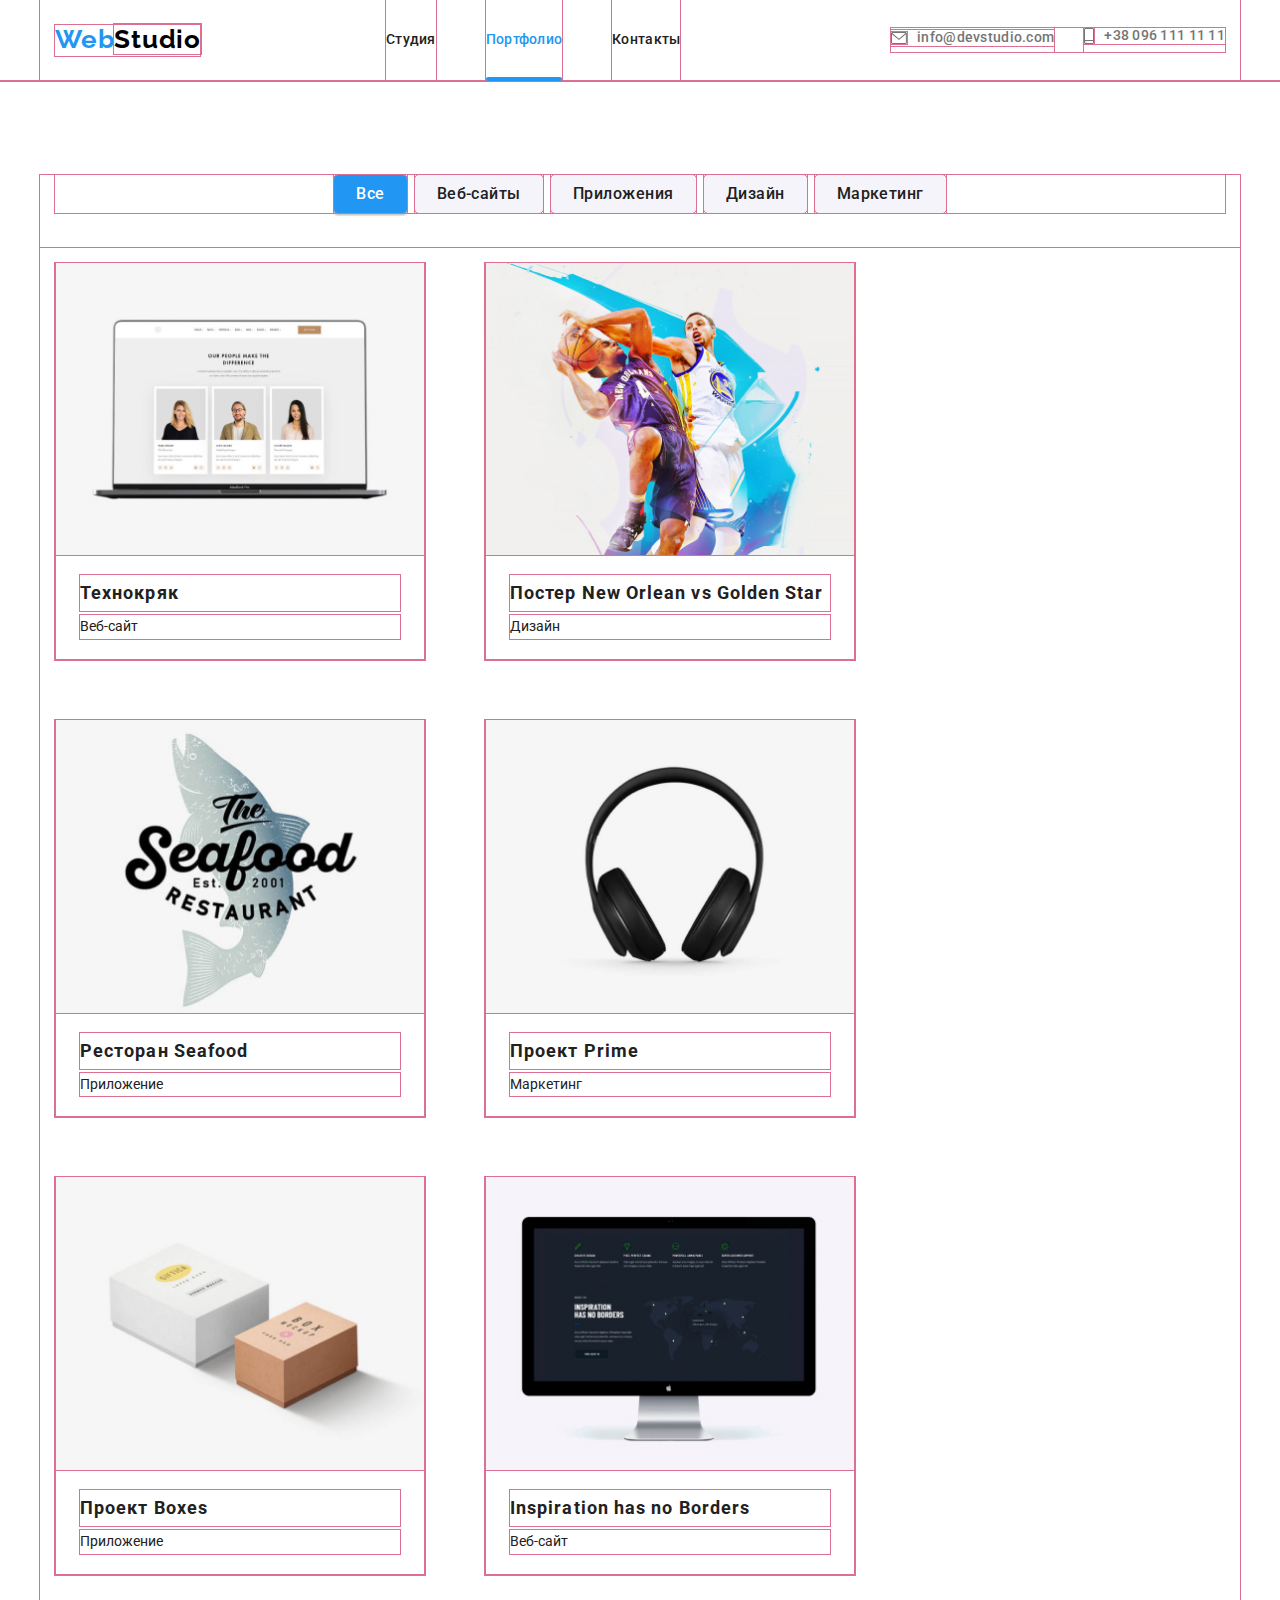
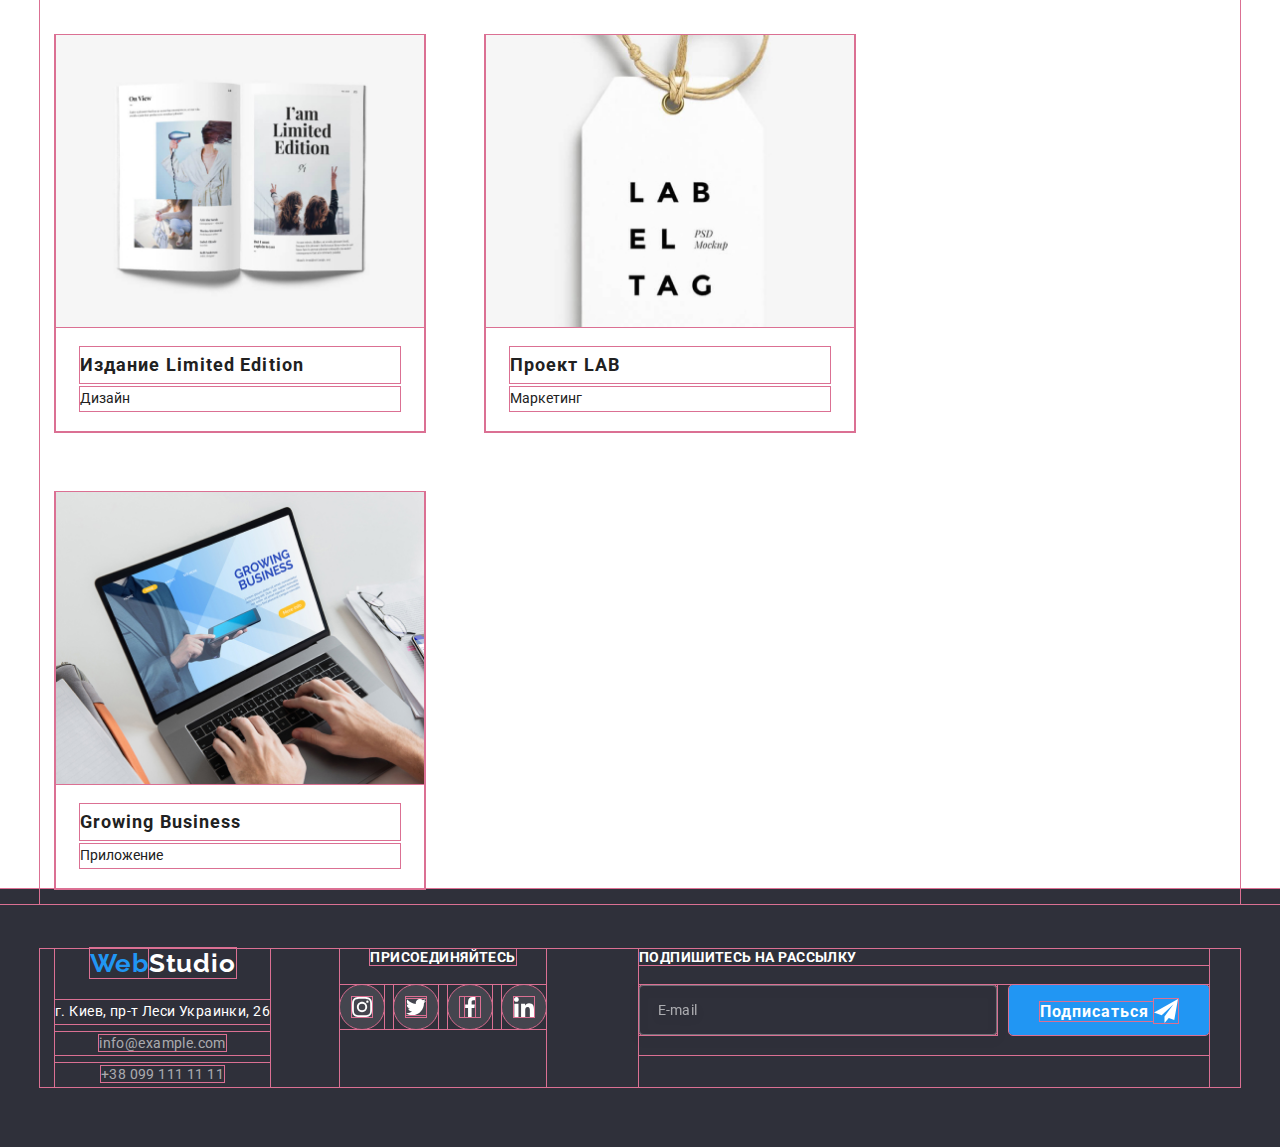
==== commit 15b9a57c: "upd" ====
--- a/portfolio.html
+++ b/portfolio.html
@@ -58,6 +58,7 @@
               </ul>
               <ul class="port-ex">
                 <li class="port-ex-item">
+                    <a href="" class="cards__link cards__link--grow">
                     <div class="port-card">
                         <img 
                         class="img-port"                     
@@ -74,8 +75,10 @@
                     <div class="title-desc"><h2 class="mini-title-port">Технокряк</h2>
                         <p class="desc-port">Веб-сайт</p>
                     </div>
-                </li>
-                <li class="port-ex-item">
+                </a>
+                </li>
+                <li class="port-ex-item">
+                    <a href="" class="cards__link">
                     <div class="port-card">
                         <img 
                         class="img-port"                         
@@ -92,9 +95,10 @@
                     </div>
                     <div class="title-desc"><h2 class="mini-title-port">Постер New Orlean vs Golden Star</h2>
                         <p class="desc-port">Дизайн</p>
-                    </div>
-                </li>
-                <li class="port-ex-item">
+                    </div></a>
+                </li>
+                <li class="port-ex-item">
+                    <a href="" class="cards__link">
                     <div class="port-card">
                         <img 
                         class="img-port"                         
@@ -110,9 +114,10 @@
                     </div>
                     <div class="title-desc"><h2 class="mini-title-port">Ресторан Seafood</h2>
                         <p class="desc-port">Приложение</p>
-                    </div>
-                </li>
-                <li class="port-ex-item">
+                    </div></a>
+                </li>
+                <li class="port-ex-item">
+                    <a href="" class="cards__link">
                     <div class="port-card">
                         <img 
                         class="img-port"                         
@@ -128,9 +133,10 @@
                     </div>
                     <div class="title-desc"><h2 class="mini-title-port">Проект Prime</h2>
                         <p class="desc-port">Маркетинг</p>
-                    </div>
-                </li>
-                <li class="port-ex-item">
+                    </div></a>
+                </li>
+                <li class="port-ex-item">
+                    <a href="" class="cards__link">
                     <div class="port-card">
                         <img 
                         class="img-port"                         
@@ -146,10 +152,12 @@
                     </div>
                     <div class="title-desc"><h2 class="mini-title-port">Проект Boxes</h2>
                         <p class="desc-port">Приложение</p>
-                    </div>
-                </li>
-                <li class="port-ex-item">
-                    <div class="port-card">
+                    </div></a>
+                </li>
+                <li class="port-ex-item">
+                    <a href="" class="cards__link">
+                    <div class="port-card">
+                        
                         <img 
                         class="img-port"                         
                         srcset="./images/portfolio/portfolio6-sm.jpg 450w, ./images/portfolio/portfolio6-sm-jpg-2x 900w,
@@ -164,9 +172,10 @@
                     </div>
                     <div class="title-desc"><h2 class="mini-title-port">Inspiration has no Borders</h2>
                         <p class="desc-port">Веб-сайт</p>
-                    </div>
-                </li>
-                <li class="port-ex-item">
+                    </div></a>
+                </li>
+                <li class="port-ex-item">
+                    <a href="" class="cards__link">
                     <div class="port-card">
                         <img 
                         class="img-port"                         
@@ -182,9 +191,10 @@
                     </div>
                      <div class="title-desc"><h2 class="mini-title-port">Издание Limited Edition</h2>
                         <p class="desc-port">Дизайн</p>
-                    </div>
-                </li>
-                <li class="port-ex-item">
+                    </div></a>
+                </li>
+                <li class="port-ex-item">
+                    <a href="" class="cards__link">
                     <div class="port-card">
                         <img 
                         class="img-port"                         
@@ -200,9 +210,10 @@
                     </div>
                     <div class="title-desc"><h2 class="mini-title-port">Проект LAB</h2>
                         <p class="desc-port">Маркетинг</p>
-                    </div>
-                </li>
-                <li class="port-ex-item">
+                    </div></a>
+                </li>
+                <li class="port-ex-item">
+                    <a href="" class="cards__link">
                     <div class="port-card">
                         <img 
                         class="img-port"                         
@@ -218,7 +229,7 @@
                     </div>
                     <div class="title-desc"><h2 class="mini-title-port">Growing Business</h2>
                         <p class="desc-port">Приложение</p>
-                    </div>
+                    </div></a>
                 </li>
               </ul>
             </div>
--- a/css/main.min.css
+++ b/css/main.min.css
@@ -1 +1 @@
-:root{--main-font: "Roboto", "sans-serif";--secondary-font: "Raleway", "sans-serif";--accent-txt-color: #2196F3;--dark-txt-cl: #212121;--grey-txt-cl: #757575;--light-txt-cl: #FFFFFF;--title-txt-cl: #000000;--bckgrnd-cl: #2F303A;--bckgrnd-btn: #188CE8;--bckgrnd-icon: #F5F4FA;--icon-cl: #afb1b8;--items: 3;--indent: 30px;--anim: 250ms cubic-bezier(0.4, 0, 0.2, 1)}.card-set{display:-webkit-box;display:-ms-flexbox;display:flex;-ms-flex-wrap:wrap;flex-wrap:wrap;gap:var(--indent)}.visually-hidden{position:absolute;white-space:nowrap;width:1px;height:1px;overflow:hidden;border:0;padding:0;clip:rect(0 0 0 0);-webkit-clip-path:inset(50%);clip-path:inset(50%);margin:-1px}.btn{background-color:var(--accent-txt-color);font-weight:700;width:200px;height:50px;font-size:16px;line-height:1.8;text-align:center;letter-spacing:.06em;color:var(--light-txt-cl);cursor:pointer;border-radius:4px;border:none;-webkit-transition:background-color var(--anim),-webkit-box-shadow var(--anim);transition:background-color var(--anim),-webkit-box-shadow var(--anim);transition:background-color var(--anim),box-shadow var(--anim);transition:background-color var(--anim),box-shadow var(--anim),-webkit-box-shadow var(--anim)}.btn:hover,.btn:focus{background-color:var(--bckgrnd-btn);width:200px;height:50px;left:700px;top:430px;border-radius:4px;-webkit-box-shadow:0px 4px 4px rgba(0,0,0,.15);box-shadow:0px 4px 4px rgba(0,0,0,.15)}.btn-port{display:inline-block;font-weight:500;font-size:16px;line-height:26px;text-align:center;letter-spacing:.03em;color:var(--dark-txt-cl);background-color:#f5f4fa;cursor:pointer;border-radius:4px;border:none;padding:6px 22px;-webkit-transition:background-color var(--anim),color var(--anim),-webkit-box-shadow var(--anim);transition:background-color var(--anim),color var(--anim),-webkit-box-shadow var(--anim);transition:background-color var(--anim),color var(--anim),box-shadow var(--anim);transition:background-color var(--anim),color var(--anim),box-shadow var(--anim),-webkit-box-shadow var(--anim)}.btn-port:hover,.btn-port:focus{background-color:var(--accent-txt-color);color:var(--light-txt-cl);-webkit-box-shadow:0px 3px 1px rgba(0,0,0,.1),0px 1px 2px rgba(0,0,0,.08),0px 2px 2px rgba(0,0,0,.12);box-shadow:0px 3px 1px rgba(0,0,0,.1),0px 1px 2px rgba(0,0,0,.08),0px 2px 2px rgba(0,0,0,.12);border-radius:4px}.btn-current{background-color:var(--accent-txt-color);color:var(--light-txt-cl);-webkit-box-shadow:0px 3px 1px rgba(0,0,0,.1),0px 1px 2px rgba(0,0,0,.08),0px 2px 2px rgba(0,0,0,.12);box-shadow:0px 3px 1px rgba(0,0,0,.1),0px 1px 2px rgba(0,0,0,.08),0px 2px 2px rgba(0,0,0,.12)}.btn__text{font-weight:700;font-size:16px;line-height:1.8;display:-webkit-box;display:-ms-flexbox;display:flex;-webkit-box-align:center;-ms-flex-align:center;align-items:center;text-align:center;color:var(--light-txt-cl);fill:var(--bckgrnd-icon);padding:10px 28px;gap:10px}.btn-footer:hover,.btn-footer:focus{background-color:var(--bckgrnd-btn)}.modal-sent{display:inline-block;-webkit-box-pack:center;-ms-flex-pack:center;justify-content:center;background-color:var(--accent-txt-color);font-weight:700;width:200px;height:50px;font-size:16px;line-height:1.8;text-align:center;letter-spacing:.06em;color:var(--light-txt-cl);cursor:pointer;border-radius:4px;border:none;margin:auto;-webkit-box-shadow:0px 4px 4px rgba(0,0,0,.15);box-shadow:0px 4px 4px rgba(0,0,0,.15);border-radius:4px;-webkit-transition:background-color var(--anim),-webkit-box-shadow var(--anim);transition:background-color var(--anim),-webkit-box-shadow var(--anim);transition:background-color var(--anim),box-shadow var(--anim);transition:background-color var(--anim),box-shadow var(--anim),-webkit-box-shadow var(--anim)}.modal-sent:hover,.modal-sent:focus{background-color:var(--bckgrnd-btn);-webkit-box-shadow:0px 4px 4px rgba(0,0,0,.15);box-shadow:0px 4px 4px rgba(0,0,0,.15);border-radius:4px}.modal-close-btn{position:absolute;top:0;right:0;border-radius:50%;display:-webkit-box;display:-ms-flexbox;display:flex;-webkit-box-align:center;-ms-flex-align:center;align-items:center;-webkit-box-pack:center;-ms-flex-pack:center;justify-content:center;background-color:var(--light-txt-cl);width:30px;height:30px;padding:0;border:1px solid rgba(0,0,0,.1);cursor:pointer;margin:8px;-webkit-transition:fill var(--anim);transition:fill var(--anim)}.modal-close-btn:hover,.modal-close-btn:focus+svg{fill:var(--accent-txt-color);cursor:pointer}.portfolio-list{display:-webkit-box;display:-ms-flexbox;display:flex;-ms-flex-wrap:wrap;flex-wrap:wrap;-webkit-box-pack:start;-ms-flex-pack:start;justify-content:flex-start;gap:8px;margin-bottom:50px}@media screen and (mix-width: 768px){.portfolio-list{-ms-flex-wrap:wrap;flex-wrap:wrap;-webkit-box-pack:center;-ms-flex-pack:center;justify-content:center}}.subscribe__icon{-webkit-transform:translateY(25%);transform:translateY(25%);fill:var(--light-txt-cl)}.team__socials-list{display:-webkit-box;display:-ms-flexbox;display:flex;-webkit-box-pack:center;-ms-flex-pack:center;justify-content:center;gap:10px}.team__socials-link{-webkit-box-align:center;-ms-flex-align:center;align-items:center;-webkit-box-pack:center;-ms-flex-pack:center;justify-content:center;width:44px;height:44px;border-radius:50%;display:-webkit-box;display:-ms-flexbox;display:flex;fill:var(--icon-cl);cursor:pointer;-webkit-transition:fill var(--anim),background-color var(--anim);transition:fill var(--anim),background-color var(--anim)}.team__socials-item:hover .team__socials-link,.team__socials-item:focus .team__socials-link{fill:var(--light-txt-cl);background-color:var(--accent-txt-color)}.footer__social-link{-webkit-box-align:center;-ms-flex-align:center;align-items:center;-webkit-box-pack:center;-ms-flex-pack:center;justify-content:center;width:44px;height:44px;border-radius:50%;background-color:rgba(255,255,255,.1);display:-webkit-box;display:-ms-flexbox;display:flex;fill:var(--light-txt-cl);cursor:pointer;-webkit-transition:background-color var(--anim);transition:background-color var(--anim)}.footer__social-link:hover,.footer__social-link:focus{border-radius:50%;background-color:var(--accent-txt-color)}.footer__box{display:-webkit-box;display:-ms-flexbox;display:flex;gap:10px}.logo{font-family:var(--secondary-font);font-style:normal;font-weight:700;line-height:1.1;letter-spacing:.03em;color:var(--accent-txt-color);font-size:24px}@media screen and (min-width: 1200px){.logo{width:145px;height:31px;font-size:26px}}.logo--dark{color:var(--title-txt-cl)}.logo--light{color:var(--light-txt-cl)}.nav__logo{display:block}@media screen and (min-width: 1200px){.nav__logo{margin-right:93px}}@media screen and (max-width: 767px){.footer__logo{display:-webkit-box;display:-ms-flexbox;display:flex;-webkit-box-pack:center;-ms-flex-pack:center;justify-content:center}}.section{padding-top:60px;padding-bottom:60px}@media screen and (min-width: 1200px){.section{padding-top:94px;padding-bottom:0}}.hero__title{display:-webkit-box;display:-ms-flexbox;display:flex;margin-bottom:30px;font-size:26px;line-height:1.6;text-align:center;-webkit-box-pack:center;-ms-flex-pack:center;justify-content:center;letter-spacing:.06em;text-transform:uppercase;color:var(--light-txt-cl)}@media screen and (min-width: 1200px){.hero__title{font-weight:900}}.title::-moz-selection{background-color:var(--accent-txt-color)}.title::selection{background-color:var(--accent-txt-color)}.subtitle{margin-bottom:10px;font-weight:700;font-size:14px;line-height:1.1;letter-spacing:.03em;text-transform:uppercase;color:var(--dark-txt-cl)}@media screen and (min-width: 480px){.subtitle{display:-webkit-box;display:-ms-flexbox;display:flex;-webkit-box-pack:center;-ms-flex-pack:center;justify-content:center}}.description{font-weight:400;font-size:14px;line-height:1.7;letter-spacing:.03em;color:var(--grey-txt-cl)}.headline{margin-bottom:30px;font-weight:700;font-size:28px;line-height:1.2;text-align:center;letter-spacing:.03em;color:var(--dark-txt-cl)}@media screen and (min-width: 1200px){.headline{margin-bottom:50px}}.name{margin-bottom:10px;font-weight:500;font-size:16px;line-height:1.2;text-align:center;letter-spacing:.03em;color:var(--dark-txt-cl)}.footer__title{text-align:center;font-weight:700;font-size:14px;line-height:16px;letter-spacing:.03em;text-transform:uppercase;color:var(--light-txt-cl);margin-bottom:20px}@media screen and (min-width: 1200px){.footer__title{text-align:left}}.container{width:100%;padding-left:15px;padding-right:15px;margin-left:auto;margin-right:auto}@media screen and (min-width: 480px){.container{max-width:480px}}@media screen and (min-width: 768px){.container{max-width:768px}}@media screen and (min-width: 1200px){.container{max-width:1200px}}.header__container{display:-webkit-box;display:-ms-flexbox;display:flex;-webkit-box-align:center;-ms-flex-align:center;align-items:center;height:60px}@media screen and (min-width: 768px){.header__container{height:80px}}@media screen and (min-width: 1200px){.hero__container{height:600px}}.mobile-menu-btn{background-color:rgba(0,0,0,0);border:none;width:40px;height:40px;display:-webkit-box;display:-ms-flexbox;display:flex;-webkit-box-align:center;-ms-flex-align:center;align-items:center;-webkit-box-pack:center;-ms-flex-pack:center;justify-content:center;margin-left:auto;z-index:10;-webkit-transition:color var(--anim);transition:color var(--anim)}.mobile-menu-btn:hover,.mobile-menu-btn:focus{fill:var(--accent-txt-color)}@media screen and (min-width: 768px){.mobile-menu-btn{display:none}}.mobile-menu-btn.is-open .mobile-menu-burger{opacity:0}.mobile-menu-close{opacity:0}.mobile-menu-btn.is-open .mobile-menu-close{opacity:1}.mobile-menu{position:fixed;top:0;left:0;-webkit-transform:translateX(100%);transform:translateX(100%);-webkit-transition:-webkit-transform var(--anim);transition:-webkit-transform var(--anim);transition:transform var(--anim);transition:transform var(--anim), -webkit-transform var(--anim);width:100vw;height:100vh;padding:48px 40px;display:-webkit-box;display:-ms-flexbox;display:flex;-webkit-box-orient:vertical;-webkit-box-direction:normal;-ms-flex-direction:column;flex-direction:column;background-color:var(--light-txt-cl)}@media screen and (min-width: 768px){.mobile-menu{display:none}}.mobile-menu.is-open{-webkit-transform:translateX(0);transform:translateX(0)}.mobile-menu-nav{margin-bottom:auto;font-weight:500;font-size:40px;line-height:47px;letter-spacing:.02em;color:var(--dark-txt-cl)}.mobile-menu-nav-item:not(:last-child){margin-bottom:32px}.mobile-menu-contacts{margin-bottom:64px;font-weight:500;font-size:24px;line-height:28px;letter-spacing:.02em;color:var(--grey-txt-cl)}.mobile-menu-contacts-item:not(:last-child){margin-bottom:32px;font-weight:500;font-size:34px;line-height:40px;letter-spacing:.02em;color:var(--accent-txt-color)}.mobile-menu-socials{display:-webkit-box;display:-ms-flexbox;display:flex;-ms-flex-wrap:wrap;flex-wrap:wrap;-webkit-box-align:center;-ms-flex-align:center;align-items:center;gap:10px;font-weight:500;font-size:18px;line-height:22px;letter-spacing:.02em;color:var(--accent-txt-color)}.mobile-menu-socials-item:not(:last-child) .mobile-menu-socials-link{padding-right:10px;border-right:1px solid rgba(33,33,33,.2)}.link{text-decoration:none;color:currentColor}body{font-family:"Roboto","Sans";font-size:14px;line-height:1.7;text-decoration:none;color:var(--dark-txt-cl)}body.no-scroll{overflow:hidden}img{display:block;max-width:100%;height:auto}h1,h2,h3,p{margin:0}li{text-decoration:none;list-style:none;margin:0;padding:0}ul{padding:0;margin:0}a{text-decoration:none}.benefits__icon-box{display:-webkit-box;display:-ms-flexbox;display:flex;-webkit-box-pack:center;-ms-flex-pack:center;justify-content:center;-webkit-box-align:center;-ms-flex-align:center;align-items:center;background-color:var(--bckgrnd-icon);border-radius:4px;margin-bottom:30px;height:120px}@media screen and (min-width: 480px){.benefits__icon-box{width:450px}}@media screen and (min-width: 768px){.benefits__icon-box{width:354px}}@media screen and (min-width: 1200px){.benefits__icon-box{width:270px}}.benefits__list{display:-webkit-box;display:-ms-flexbox;display:flex;-ms-flex-wrap:wrap;flex-wrap:wrap;gap:30px}.benefits__item{-ms-flex-preferred-size:270px;flex-basis:270px}.header{border-bottom:1px solid #ececec}.nav{display:-webkit-box;display:-ms-flexbox;display:flex;-webkit-box-align:center;-ms-flex-align:center;align-items:center}@media screen and (min-width: 768px){.nav{margin-left:auto;margin-right:auto}}@media screen and (min-width: 1200px){.nav{margin-left:93px}}@media screen and (max-width: 767px){.nav__list{display:none}}@media screen and (min-width: 768px){.nav__list{display:-webkit-box;display:-ms-flexbox;display:flex;gap:50px}}.nav__link{display:block;padding-top:32px;padding-bottom:32px;text-decoration:none;list-style:none;font-weight:500;font-size:14px;line-height:1.1;letter-spacing:.02em;color:var(--dark-txt-cl);-webkit-transition:color var(--anim);transition:color var(--anim)}.header-link:hover,.header-link:focus{color:var(--accent-txt-color)}.nav__contacts-group{display:none}@media screen and (min-width: 768px){.nav__contacts-group{display:block}}@media screen and (min-width: 1200px){.nav__contacts-group{display:-webkit-box;display:-ms-flexbox;display:flex;gap:30px}}.nav__contacts{display:-webkit-inline-box;display:-ms-inline-flexbox;display:inline-flex;-webkit-box-align:center;-ms-flex-align:center;align-items:center;font-weight:500;font-size:14px;line-height:1.1;letter-spacing:.02em;color:var(--grey-txt-cl);fill:var(--grey-txt-cl);-webkit-transition:color var(--anim),fill var(--anim);transition:color var(--anim),fill var(--anim)}@media screen and (min-width: 768px){.nav__contacts{font-size:12px}}@media screen and (min-width: 1200px){.nav__contacts{font-size:14px}}.nav__contacts .icons{margin-right:10px}.nav__contacts:hover,.nav__contactsfocus{fill:var(--accent-txt-color);font-weight:500;font-size:14px;line-height:1.1;letter-spacing:.02em;color:var(--accent-txt-color)}@media screen and (min-width: 768px)and (max-width: 1199px){.nav__contacts:first-child{margin-bottom:10px}}.current-link{position:relative;color:var(--accent-txt-color)}@media screen and (min-width: 768px){.current-link::after{content:"";position:absolute;bottom:-1px;left:0;width:100%;height:4px;display:inline-block;margin-right:10px;background-color:var(--accent-txt-color);border-radius:2px}}.hero{max-width:1600px;max-height:600px;background-repeat:no-repeat;background-size:cover;margin:0 auto;background-position:center;text-align:center;padding-top:118px;padding-bottom:118px;background-color:var(--bckgrnd-cl);border:1px solid #000;background-image:-webkit-gradient(linear, left top, left bottom, from(rgba(47, 48, 58, 0.4)), to(rgba(47, 48, 58, 0.4))),url(../../images/hero/hero-sm.jpg);background-image:linear-gradient(rgba(47, 48, 58, 0.4), rgba(47, 48, 58, 0.4)),url(../../images/hero/hero-sm.jpg)}@media(min-device-pixel-ratio: 2),(-wekit-min-device-pixel-ratio: 2),(-webkit-min-device-pixel-ratio: 2),(min-resolution: 192dpi),(min-resolution: 2dppx){.hero{background-image:-webkit-gradient(linear, left top, left bottom, from(rgba(47, 48, 58, 0.4)), to(rgba(47, 48, 58, 0.4))),url(../images/hero/hero-sm-2x.jpg);background-image:linear-gradient(rgba(47, 48, 58, 0.4), rgba(47, 48, 58, 0.4)),url(../images/hero/hero-sm-2x.jpg)}}@media screen and (min-width: 768px)and (max-width: 1199px){.hero{background-image:-webkit-gradient(linear, left top, left bottom, from(rgba(47, 48, 58, 0.4)), to(rgba(47, 48, 58, 0.4))),url(../images/hero/hero-md.jpg);background-image:linear-gradient(rgba(47, 48, 58, 0.4), rgba(47, 48, 58, 0.4)),url(../images/hero/hero-md.jpg)}}@media screen and (min-width: 768px)and (max-width: 1199px)and (min-device-pixel-ratio: 2),screen and (min-width: 768px)and (max-width: 1199px)and (-wekit-min-device-pixel-ratio: 2),screen and (min-width: 768px)and (max-width: 1199px)and (-webkit-min-device-pixel-ratio: 2),screen and (min-width: 768px)and (max-width: 1199px)and (min-resolution: 192dpi),screen and (min-width: 768px)and (max-width: 1199px)and (min-resolution: 2dppx){.hero{background-image:-webkit-gradient(linear, left top, left bottom, from(rgba(47, 48, 58, 0.4)), to(rgba(47, 48, 58, 0.4))),url(../images/hero/hero-md-2x.jpg);background-image:linear-gradient(rgba(47, 48, 58, 0.4), rgba(47, 48, 58, 0.4)),url(../images/hero/hero-md-2x.jpg)}}@media screen and (min-width: 1200px){.hero{background-color:linear-gradient(rgba(47, 48, 58, 0.4), rgba(47, 48, 58, 0.4)),url(../../images/hero/hero-l.jpg);padding-top:200px;padding-bottom:200px}}@media screen and (min-width: 1200px)and (min-device-pixel-ratio: 2),screen and (min-width: 1200px)and (-wekit-min-device-pixel-ratio: 2),screen and (min-width: 1200px)and (-webkit-min-device-pixel-ratio: 2),screen and (min-width: 1200px)and (min-resolution: 192dpi),screen and (min-width: 1200px)and (min-resolution: 2dppx){.hero{background-image:-webkit-gradient(linear, left top, left bottom, from(rgba(47, 48, 58, 0.4)), to(rgba(47, 48, 58, 0.4))),url(../images/hero/hero-l-2x.jpg);background-image:linear-gradient(rgba(47, 48, 58, 0.4), rgba(47, 48, 58, 0.4)),url(../images/hero/hero-l-2x.jpg);padding-top:200px;padding-bottom:200px}}.team{background-color:#f5f4fa}.team__list{display:-webkit-box;display:-ms-flexbox;display:flex;-webkit-box-pack:center;-ms-flex-pack:center;justify-content:center;-webkit-box-align:center;-ms-flex-align:center;align-items:center;-ms-flex-wrap:wrap;flex-wrap:wrap;gap:30px}.team__item{background-color:var(--light-txt-cl);-webkit-box-shadow:0px 1px 3px rgba(0,0,0,.12),0px 1px 1px rgba(0,0,0,.14),0px 2px 1px rgba(0,0,0,.2);box-shadow:0px 1px 3px rgba(0,0,0,.12),0px 1px 1px rgba(0,0,0,.14),0px 2px 1px rgba(0,0,0,.2);border-radius:0px 0px 4px 4px}.team__name{padding-top:30px;padding-bottom:30px}.team__description{font-weight:400;font-size:16px;line-height:1.2;text-align:center;letter-spacing:.03em;color:var(--grey-txt-cl);margin-bottom:16px}@media screen and (max-width: 1199px){.work{display:none}}.work__list{display:-webkit-box;display:-ms-flexbox;display:flex;gap:30px}.work__item{display:-webkit-box;display:-ms-flexbox;display:flex;position:relative;width:100%;height:auto;-webkit-box-align:center;-ms-flex-align:center;align-items:center;-webkit-box-pack:center;-ms-flex-pack:center;justify-content:center}.work__desc{display:-webkit-box;display:-ms-flexbox;display:flex;position:absolute;bottom:0;width:100%;height:70px;-webkit-box-pack:center;-ms-flex-pack:center;justify-content:center;-webkit-box-align:center;-ms-flex-align:center;align-items:center;font-weight:700;line-height:1.14;text-transform:uppercase;background-color:rgba(47,48,58,.8);color:var(--light-txt-cl)}.footer{background-color:#2f303a;text-decoration:none;padding:60px}@media screen and (min-width: 1200px){.footer{padding:60px 0 60px 0}}.contacts{margin-top:20px;font-style:normal;font-size:14px;line-height:1.7;letter-spacing:.03em;color:var(--light-txt-cl)}.footer__contacts-item{font-style:normal;font-size:14px;line-height:1.7;letter-spacing:.03em;color:rgba(255,255,255,.6);-webkit-transition:color var(--anim);transition:color var(--anim)}.footer__contacts-item:hover,.footer__contacts-item:focus{color:var(--accent-txt-color)}@media screen and (max-width: 767px){.footer__contacts-item{display:-webkit-box;display:-ms-flexbox;display:flex;-webkit-box-pack:center;-ms-flex-pack:center;justify-content:center}}.footer__adress:not(:last-child){margin-bottom:8px}.footer__container{display:-webkit-box;display:-ms-flexbox;display:flex}@media screen and (max-width: 767px){.footer__container{-webkit-box-orient:vertical;-webkit-box-direction:normal;-ms-flex-direction:column;flex-direction:column;-webkit-box-align:center;-ms-flex-align:center;align-items:center;gap:60px}}@media screen and (min-width: 768px){.footer__container{display:-webkit-box;display:-ms-flexbox;display:flex;-ms-flex-wrap:wrap;flex-wrap:wrap}}@media screen and (min-width: 1200px){.footer__container{-ms-flex-wrap:nowrap;flex-wrap:nowrap}}.footer__join{display:-webkit-box;display:-ms-flexbox;display:flex;-webkit-box-orient:vertical;-webkit-box-direction:normal;-ms-flex-direction:column;flex-direction:column;-webkit-box-align:center;-ms-flex-align:center;align-items:center;-ms-flex-wrap:wrap;flex-wrap:wrap}@media screen and (min-width: 768px)and (max-width: 1199px){.subscribe{margin-top:60px}}@media screen and (min-width: 1200px){.subscribe{margin-left:93px}}.subscription{margin-bottom:20px}.subscribe__field{width:450px;height:50px;background-color:rgba(0,0,0,0);border:1px solid rgba(255,255,255,.3);-webkit-filter:drop-shadow(0px 4px 4px rgba(0, 0, 0, 0.15));filter:drop-shadow(0px 4px 4px rgba(0, 0, 0, 0.15));border-radius:4px}@media screen and (min-width: 1200px){.subscribe__field{width:358px}}.subscribe__field::-webkit-input-placeholder{font-weight:400;font-size:14px;line-height:16px;letter-spacing:.01em;color:rgba(255,255,255,.6);padding:15px 16px}.subscribe__field::-moz-placeholder{font-weight:400;font-size:14px;line-height:16px;letter-spacing:.01em;color:rgba(255,255,255,.6);padding:15px 16px}.subscribe__field:-ms-input-placeholder{font-weight:400;font-size:14px;line-height:16px;letter-spacing:.01em;color:rgba(255,255,255,.6);padding:15px 16px}.subscribe__field::-ms-input-placeholder{font-weight:400;font-size:14px;line-height:16px;letter-spacing:.01em;color:rgba(255,255,255,.6);padding:15px 16px}.subscribe__field::placeholder{font-weight:400;font-size:14px;line-height:16px;letter-spacing:.01em;color:rgba(255,255,255,.6);padding:15px 16px}@media screen and (min-width: 1200px){.subscribe__field::-webkit-input-placeholder{font-size:14px}.subscribe__field::-moz-placeholder{font-size:14px}.subscribe__field:-ms-input-placeholder{font-size:14px}.subscribe__field::-ms-input-placeholder{font-size:14px}.subscribe__field::placeholder{font-size:14px}}@media screen and (max-width: 1199px){.subscribe__email{display:-webkit-box;display:-ms-flexbox;display:flex;-ms-flex-wrap:wrap;flex-wrap:wrap;-webkit-box-pack:center;-ms-flex-pack:center;justify-content:center}}@media screen and (min-width: 1200px){.subscribe__email{display:-webkit-box;display:-ms-flexbox;display:flex;gap:12px}}@media screen and (min-width: 768px){.footer__main{margin-right:165px;text-align:center}}@media screen and (min-width: 1200px){.footer__main{margin-right:70px}}.backdrop{position:fixed;top:0;left:0;width:100%;height:100%;background:rgba(0,0,0,.2);opacity:1;visibility:visible;pointer-events:initial;-webkit-transition:opacity var(--anim),visability var(--anim);transition:opacity var(--anim),visability var(--anim)}.modal{position:absolute;top:50%;left:50%;-webkit-transform:translate(-50%, -50%);transform:translate(-50%, -50%);z-index:1000;background-color:var(--light-txt-cl);border-radius:4px;-webkit-box-shadow:0px 1px 3px rgba(0,0,0,.12),0px 1px 1px rgba(0,0,0,.14),0px 2px 1px rgba(0,0,0,.2);box-shadow:0px 1px 3px rgba(0,0,0,.12),0px 1px 1px rgba(0,0,0,.14),0px 2px 1px rgba(0,0,0,.2);padding:40px}@media screen and (min-width: 480px){.modal{min-width:450px;min-height:609px}}@media screen and (min-width: 1200px){.modal{min-width:528px;min-height:581px}}.backdrop.is-hidden{opacity:0;visibility:hidden;pointer-events:none}.contact-form{display:-webkit-box;display:-ms-flexbox;display:flex;-webkit-box-orient:vertical;-webkit-box-direction:normal;-ms-flex-direction:column;flex-direction:column;gap:10px;font-size:12px;line-height:1.1666666667}.form-checkbox{display:-webkit-box;display:-ms-flexbox;display:flex;-webkit-box-align:center;-ms-flex-align:center;align-items:center;-webkit-box-pack:center;-ms-flex-pack:center;justify-content:center;gap:7px;margin-bottom:20px}.form-checkbox-agreement{font-weight:400;font-size:14px;line-height:1.7;letter-spacing:.03em;color:var(--grey-txt-cl);-webkit-user-select:none;-moz-user-select:none;-ms-user-select:none;user-select:none}@media screen and (min-width: 480px){.form-checkbox-agreement{font-size:12px;line-height:1.2}}.terms{color:var(--accent-txt-color);text-decoration:underline}.form-checkbox-custom{display:-webkit-inline-box;display:-ms-inline-flexbox;display:inline-flex;-webkit-box-align:center;-ms-flex-align:center;align-items:center;-webkit-box-pack:center;-ms-flex-pack:center;justify-content:center;width:16px;height:15px;outline:2px solid var(--dark-txt-cl);border-radius:2px;outline-offset:-2px;-webkit-transition:outline-color var(--anim),background-color var(--anim);transition:outline-color var(--anim),background-color var(--anim)}.form-checkbox-icon{fill:var(--light-txt-cl)}.form-checkbox-input:checked+.form-checkbox-custom{background-color:var(--accent-txt-color);outline:2px solid var(--accent-txt-color)}.contact-form-field{display:block;position:relative;margin-top:4px;color:var(--grey-txt-cl)}.contact-form-icon{position:absolute;top:50%;left:12px;-webkit-transform:translateY(-50%);transform:translateY(-50%)}.call-back{display:block;font-weight:700;font-size:20px;line-height:23px;text-align:center;letter-spacing:.03em;color:var(--dark-txt-cl);margin-bottom:12px}.contact-input{width:100%;height:40px;border:1px solid rgba(33,33,33,.2);border-radius:4px;padding-left:42px;-webkit-transition:fill var(--anim),outline var(--anim),border-color var(--anim),border-radius var(--anim);transition:fill var(--anim),outline var(--anim),border-color var(--anim),border-radius var(--anim)}.contact-input:focus,.contact-input:focus+.contact-form-icon,.contact-input:hover,.contact-input:hover+.contact-form-icon,.contact-input:focus-within{fill:var(--accent-txt-color);outline:none;border-color:var(--accent-txt-color);border-radius:4px}.contact-form-field:focus,.contact-form-field:hover{border-color:var(--accent-txt-color);border-radius:4px;fill:var(--accent-txt-color)}.comment{width:100%;height:120px;resize:none;padding:12px 16px}::-webkit-input-placeholder{font-weight:400;font-size:14px;line-height:16px;letter-spacing:.01em;color:rgba(117,117,117,.5)}::-moz-placeholder{font-weight:400;font-size:14px;line-height:16px;letter-spacing:.01em;color:rgba(117,117,117,.5)}:-ms-input-placeholder{font-weight:400;font-size:14px;line-height:16px;letter-spacing:.01em;color:rgba(117,117,117,.5)}::-ms-input-placeholder{font-weight:400;font-size:14px;line-height:16px;letter-spacing:.01em;color:rgba(117,117,117,.5)}::placeholder{font-weight:400;font-size:14px;line-height:16px;letter-spacing:.01em;color:rgba(117,117,117,.5)}.contact-text{font-weight:400;font-size:12px;line-height:14px;letter-spacing:.01em;color:var(--grey-txt-cl)}.clients{padding:60px 0}@media screen and (min-width: 1200px){.clients{padding:94px 0}}.clients__list{display:-webkit-box;display:-ms-flexbox;display:flex;gap:30px;-ms-flex-wrap:wrap;flex-wrap:wrap}.clients__item{display:-webkit-box;display:-ms-flexbox;display:flex;-webkit-box-pack:center;-ms-flex-pack:center;justify-content:center;-webkit-box-align:center;-ms-flex-align:center;align-items:center;width:210px;height:92px;border-radius:4px;fill:var(--icon-cl);border:1px solid var(--icon-cl);padding:0;-webkit-transition:fill var(--anim),border var(--anim);transition:fill var(--anim),border var(--anim)}@media screen and (min-width: 768px){.clients__item{width:226px}}@media screen and (min-width: 1200px){.clients__item{width:170px}}.clients__item:hover,.clients__item:focus{fill:var(--accent-txt-color);border:1px solid var(--accent-txt-color);cursor:pointer}.port-ex{display:-webkit-box;display:-ms-flexbox;display:flex;-webkit-box-align:center;-ms-flex-align:center;align-items:center;-ms-flex-wrap:wrap;flex-wrap:wrap;margin:calc(-1*var(--indent)/2)}.title-desc{padding:20px 24px}.port-ex-item{display:-webkit-box;display:-ms-flexbox;display:flex;-ms-flex-wrap:wrap;flex-wrap:wrap;-ms-flex-preferred-size:calc((100% - 60px)/2);flex-basis:calc((100% - 60px)/2);border-left:1px solid #eee;border-right:1px solid #eee;border-bottom:1px solid #eee;-webkit-transition:-webkit-box-shadow var(--anim);transition:-webkit-box-shadow var(--anim);transition:box-shadow var(--anim);transition:box-shadow var(--anim), -webkit-box-shadow var(--anim)}@media screen and (min-width: 1200px){.port-ex-item{-ms-flex-preferred-size:calc((100% - var(--indent)*var(--items))/var(--items));flex-basis:calc((100% - var(--indent)*var(--items))/var(--items));margin:calc(var(--indent)/2)}}.port-ex-item:hover,.port-ex-item:focus{-webkit-box-shadow:0px 1px 1px rgba(0,0,0,.12),0px 4px 4px rgba(0,0,0,.06),1px 4px 6px rgba(0,0,0,.16);box-shadow:0px 1px 1px rgba(0,0,0,.12),0px 4px 4px rgba(0,0,0,.06),1px 4px 6px rgba(0,0,0,.16);cursor:pointer}.port-ex-item:hover .port-overlay{-webkit-transform:translateY(0);transform:translateY(0)}.mini-title-port{margin-bottom:4px;font-weight:700;font-size:18px;line-height:2;letter-spacing:.06em}.port-overlay{position:absolute;top:0;left:0;-webkit-transform:translateY(101%);transform:translateY(101%);width:100%;height:100%;display:-webkit-box;display:-ms-flexbox;display:flex;-webkit-box-align:center;-ms-flex-align:center;align-items:center;-webkit-box-pack:center;-ms-flex-pack:center;justify-content:center;background-color:rgba(33,150,243,.9);padding:63px 24px;-webkit-transition:-webkit-transform var(--anim);transition:-webkit-transform var(--anim);transition:transform var(--anim);transition:transform var(--anim), -webkit-transform var(--anim)}.port-desc{font-weight:400;font-size:18px;line-height:28px;letter-spacing:.03em;color:var(--light-txt-cl)}.port-card{position:relative;overflow:hidden}/*# sourceMappingURL=main.min.css.map */+:root{--main-font: "Roboto", "sans-serif";--secondary-font: "Raleway", "sans-serif";--accent-txt-color: #2196F3;--dark-txt-cl: #212121;--grey-txt-cl: #757575;--light-txt-cl: #FFFFFF;--title-txt-cl: #000000;--bckgrnd-cl: #2F303A;--bckgrnd-btn: #188CE8;--bckgrnd-icon: #F5F4FA;--icon-cl: #afb1b8;--items: 3;--indent: 30px;--anim: 250ms cubic-bezier(0.4, 0, 0.2, 1)}.card-set{display:-webkit-box;display:-ms-flexbox;display:flex;-ms-flex-wrap:wrap;flex-wrap:wrap;gap:var(--indent)}.visually-hidden{position:absolute;white-space:nowrap;width:1px;height:1px;overflow:hidden;border:0;padding:0;clip:rect(0 0 0 0);-webkit-clip-path:inset(50%);clip-path:inset(50%);margin:-1px}.btn{background-color:var(--accent-txt-color);font-weight:700;width:200px;height:50px;font-size:16px;line-height:1.8;text-align:center;letter-spacing:.06em;color:var(--light-txt-cl);cursor:pointer;border-radius:4px;border:none;-webkit-transition:background-color var(--anim),-webkit-box-shadow var(--anim);transition:background-color var(--anim),-webkit-box-shadow var(--anim);transition:background-color var(--anim),box-shadow var(--anim);transition:background-color var(--anim),box-shadow var(--anim),-webkit-box-shadow var(--anim)}.btn:hover,.btn:focus{background-color:var(--bckgrnd-btn);width:200px;height:50px;left:700px;top:430px;border-radius:4px;-webkit-box-shadow:0px 4px 4px rgba(0,0,0,.15);box-shadow:0px 4px 4px rgba(0,0,0,.15)}.btn-port{display:inline-block;font-weight:500;font-size:16px;line-height:26px;text-align:center;letter-spacing:.03em;color:var(--dark-txt-cl);background-color:#f5f4fa;cursor:pointer;border-radius:4px;border:none;padding:6px 22px;-webkit-transition:background-color var(--anim),color var(--anim),-webkit-box-shadow var(--anim);transition:background-color var(--anim),color var(--anim),-webkit-box-shadow var(--anim);transition:background-color var(--anim),color var(--anim),box-shadow var(--anim);transition:background-color var(--anim),color var(--anim),box-shadow var(--anim),-webkit-box-shadow var(--anim)}.btn-port:hover,.btn-port:focus{background-color:var(--accent-txt-color);color:var(--light-txt-cl);-webkit-box-shadow:0px 3px 1px rgba(0,0,0,.1),0px 1px 2px rgba(0,0,0,.08),0px 2px 2px rgba(0,0,0,.12);box-shadow:0px 3px 1px rgba(0,0,0,.1),0px 1px 2px rgba(0,0,0,.08),0px 2px 2px rgba(0,0,0,.12);border-radius:4px}.btn-current{background-color:var(--accent-txt-color);color:var(--light-txt-cl);-webkit-box-shadow:0px 3px 1px rgba(0,0,0,.1),0px 1px 2px rgba(0,0,0,.08),0px 2px 2px rgba(0,0,0,.12);box-shadow:0px 3px 1px rgba(0,0,0,.1),0px 1px 2px rgba(0,0,0,.08),0px 2px 2px rgba(0,0,0,.12)}.btn__text{font-weight:700;font-size:16px;line-height:1.8;display:-webkit-box;display:-ms-flexbox;display:flex;-webkit-box-align:center;-ms-flex-align:center;align-items:center;text-align:center;color:var(--light-txt-cl);fill:var(--bckgrnd-icon);padding:10px 28px;gap:10px}.btn-footer:hover,.btn-footer:focus{background-color:var(--bckgrnd-btn)}.modal-sent{display:inline-block;-webkit-box-pack:center;-ms-flex-pack:center;justify-content:center;background-color:var(--accent-txt-color);font-weight:700;width:200px;height:50px;font-size:16px;line-height:1.8;text-align:center;letter-spacing:.06em;color:var(--light-txt-cl);cursor:pointer;border-radius:4px;border:none;margin:auto;-webkit-box-shadow:0px 4px 4px rgba(0,0,0,.15);box-shadow:0px 4px 4px rgba(0,0,0,.15);border-radius:4px;-webkit-transition:background-color var(--anim),-webkit-box-shadow var(--anim);transition:background-color var(--anim),-webkit-box-shadow var(--anim);transition:background-color var(--anim),box-shadow var(--anim);transition:background-color var(--anim),box-shadow var(--anim),-webkit-box-shadow var(--anim)}.modal-sent:hover,.modal-sent:focus{background-color:var(--bckgrnd-btn);-webkit-box-shadow:0px 4px 4px rgba(0,0,0,.15);box-shadow:0px 4px 4px rgba(0,0,0,.15);border-radius:4px}.modal-close-btn{position:absolute;top:0;right:0;border-radius:50%;display:-webkit-box;display:-ms-flexbox;display:flex;-webkit-box-align:center;-ms-flex-align:center;align-items:center;-webkit-box-pack:center;-ms-flex-pack:center;justify-content:center;background-color:var(--light-txt-cl);width:30px;height:30px;padding:0;border:1px solid rgba(0,0,0,.1);cursor:pointer;margin:8px;-webkit-transition:fill var(--anim);transition:fill var(--anim)}.modal-close-btn:hover,.modal-close-btn:focus+svg{fill:var(--accent-txt-color);cursor:pointer}.portfolio-list{display:-webkit-box;display:-ms-flexbox;display:flex;-ms-flex-wrap:wrap;flex-wrap:wrap;-webkit-box-pack:start;-ms-flex-pack:start;justify-content:flex-start;gap:8px;margin-bottom:50px}@media screen and (min-width: 768px){.portfolio-list{-ms-flex-wrap:wrap;flex-wrap:wrap;-webkit-box-pack:center;-ms-flex-pack:center;justify-content:center}}.subscribe__icon{-webkit-transform:translateY(25%);transform:translateY(25%);fill:var(--light-txt-cl)}.team__socials-list{display:-webkit-box;display:-ms-flexbox;display:flex;-webkit-box-pack:center;-ms-flex-pack:center;justify-content:center;gap:10px}.team__socials-link{-webkit-box-align:center;-ms-flex-align:center;align-items:center;-webkit-box-pack:center;-ms-flex-pack:center;justify-content:center;width:44px;height:44px;border-radius:50%;display:-webkit-box;display:-ms-flexbox;display:flex;fill:var(--icon-cl);cursor:pointer;-webkit-transition:fill var(--anim),background-color var(--anim);transition:fill var(--anim),background-color var(--anim)}.team__socials-item:hover .team__socials-link,.team__socials-item:focus .team__socials-link{fill:var(--light-txt-cl);background-color:var(--accent-txt-color)}.footer__social-link{-webkit-box-align:center;-ms-flex-align:center;align-items:center;-webkit-box-pack:center;-ms-flex-pack:center;justify-content:center;width:44px;height:44px;border-radius:50%;background-color:rgba(255,255,255,.1);display:-webkit-box;display:-ms-flexbox;display:flex;fill:var(--light-txt-cl);cursor:pointer;-webkit-transition:background-color var(--anim);transition:background-color var(--anim)}.footer__social-link:hover,.footer__social-link:focus{border-radius:50%;background-color:var(--accent-txt-color)}.footer__box{display:-webkit-box;display:-ms-flexbox;display:flex;gap:10px}.logo{font-family:var(--secondary-font);font-style:normal;font-weight:700;line-height:1.1;letter-spacing:.03em;color:var(--accent-txt-color);font-size:24px}@media screen and (min-width: 1200px){.logo{width:145px;height:31px;font-size:26px}}.logo--dark{color:var(--title-txt-cl)}.logo--light{color:var(--light-txt-cl)}.nav__logo{display:block}@media screen and (min-width: 1200px){.nav__logo{margin-right:93px}}@media screen and (max-width: 767px){.footer__logo{display:-webkit-box;display:-ms-flexbox;display:flex;-webkit-box-pack:center;-ms-flex-pack:center;justify-content:center}}.section{padding-top:60px;padding-bottom:60px}@media screen and (min-width: 1200px){.section{padding-top:94px;padding-bottom:0}}.hero__title{display:-webkit-box;display:-ms-flexbox;display:flex;margin-bottom:30px;font-size:26px;line-height:1.6;text-align:center;-webkit-box-pack:center;-ms-flex-pack:center;justify-content:center;letter-spacing:.06em;text-transform:uppercase;color:var(--light-txt-cl)}@media screen and (min-width: 1200px){.hero__title{font-weight:900}}.title::-moz-selection{background-color:var(--accent-txt-color)}.title::selection{background-color:var(--accent-txt-color)}.subtitle{margin-bottom:10px;font-weight:700;font-size:14px;line-height:1.1;letter-spacing:.03em;text-transform:uppercase;color:var(--dark-txt-cl)}@media screen and (min-width: 480px){.subtitle{display:-webkit-box;display:-ms-flexbox;display:flex;-webkit-box-pack:center;-ms-flex-pack:center;justify-content:center}}.description{font-weight:400;font-size:14px;line-height:1.7;letter-spacing:.03em;color:var(--grey-txt-cl)}.headline{margin-bottom:30px;font-weight:700;font-size:28px;line-height:1.2;text-align:center;letter-spacing:.03em;color:var(--dark-txt-cl)}@media screen and (min-width: 1200px){.headline{margin-bottom:50px}}.name{margin-bottom:10px;font-weight:500;font-size:16px;line-height:1.2;text-align:center;letter-spacing:.03em;color:var(--dark-txt-cl)}.footer__title{text-align:center;font-weight:700;font-size:14px;line-height:16px;letter-spacing:.03em;text-transform:uppercase;color:var(--light-txt-cl);margin-bottom:20px}@media screen and (min-width: 1200px){.footer__title{text-align:left}}.container{width:100%;padding-left:15px;padding-right:15px;margin-left:auto;margin-right:auto}@media screen and (min-width: 480px){.container{max-width:480px}}@media screen and (min-width: 768px){.container{max-width:768px}}@media screen and (min-width: 1200px){.container{max-width:1200px}}.header__container{display:-webkit-box;display:-ms-flexbox;display:flex;-webkit-box-align:center;-ms-flex-align:center;align-items:center;height:60px}@media screen and (min-width: 768px){.header__container{height:80px}}@media screen and (min-width: 1200px){.hero__container{height:600px}}.mobile-menu-btn{background-color:rgba(0,0,0,0);border:none;width:40px;height:40px;display:-webkit-box;display:-ms-flexbox;display:flex;-webkit-box-align:center;-ms-flex-align:center;align-items:center;-webkit-box-pack:center;-ms-flex-pack:center;justify-content:center;margin-left:auto;z-index:10;-webkit-transition:color var(--anim);transition:color var(--anim)}.mobile-menu-btn:hover,.mobile-menu-btn:focus{fill:var(--accent-txt-color)}@media screen and (min-width: 768px){.mobile-menu-btn{display:none}}.mobile-menu-btn.is-open .mobile-menu-burger{opacity:0}.mobile-menu-close{opacity:0}.mobile-menu-btn.is-open .mobile-menu-close{opacity:1}.mobile-menu{position:fixed;top:0;left:0;-webkit-transform:translateX(100%);transform:translateX(100%);-webkit-transition:-webkit-transform var(--anim);transition:-webkit-transform var(--anim);transition:transform var(--anim);transition:transform var(--anim), -webkit-transform var(--anim);width:100vw;height:100vh;padding:48px 40px;display:-webkit-box;display:-ms-flexbox;display:flex;-webkit-box-orient:vertical;-webkit-box-direction:normal;-ms-flex-direction:column;flex-direction:column;background-color:var(--light-txt-cl)}@media screen and (min-width: 768px){.mobile-menu{display:none}}.mobile-menu.is-open{-webkit-transform:translateX(0);transform:translateX(0)}.mobile-menu-nav{margin-bottom:auto;font-weight:500;font-size:40px;line-height:47px;letter-spacing:.02em;color:var(--dark-txt-cl)}.mobile-menu-nav-item:not(:last-child){margin-bottom:32px}.mobile-menu-contacts{margin-bottom:64px;font-weight:500;font-size:24px;line-height:28px;letter-spacing:.02em;color:var(--grey-txt-cl)}.mobile-menu-contacts-item:not(:last-child){margin-bottom:32px;font-weight:500;font-size:34px;line-height:40px;letter-spacing:.02em;color:var(--accent-txt-color)}.mobile-menu-socials{display:-webkit-box;display:-ms-flexbox;display:flex;-ms-flex-wrap:wrap;flex-wrap:wrap;-webkit-box-align:center;-ms-flex-align:center;align-items:center;gap:10px;font-weight:500;font-size:18px;line-height:22px;letter-spacing:.02em;color:var(--accent-txt-color)}.mobile-menu-socials-item:not(:last-child) .mobile-menu-socials-link{padding-right:10px;border-right:1px solid rgba(33,33,33,.2)}.link{text-decoration:none;color:currentColor}body{font-family:"Roboto","Sans";font-size:14px;line-height:1.7;text-decoration:none;color:var(--dark-txt-cl)}body.no-scroll{overflow:hidden}img{display:block;max-width:100%;height:auto}*{outline:1px solid #db7093}h1,h2,h3,p{margin:0}li{text-decoration:none;list-style:none;margin:0;padding:0}ul{padding:0;margin:0}a{text-decoration:none}.benefits__icon-box{display:-webkit-box;display:-ms-flexbox;display:flex;-webkit-box-pack:center;-ms-flex-pack:center;justify-content:center;-webkit-box-align:center;-ms-flex-align:center;align-items:center;background-color:var(--bckgrnd-icon);border-radius:4px;margin-bottom:30px;height:120px}@media screen and (min-width: 480px){.benefits__icon-box{width:450px}}@media screen and (min-width: 768px){.benefits__icon-box{width:354px}}@media screen and (min-width: 1200px){.benefits__icon-box{width:270px}}.benefits__list{display:-webkit-box;display:-ms-flexbox;display:flex;-ms-flex-wrap:wrap;flex-wrap:wrap;gap:30px}.benefits__item{-ms-flex-preferred-size:270px;flex-basis:270px}.header{border-bottom:1px solid #ececec}.nav{display:-webkit-box;display:-ms-flexbox;display:flex;-webkit-box-align:center;-ms-flex-align:center;align-items:center}@media screen and (min-width: 768px){.nav{margin-left:auto;margin-right:auto}}@media screen and (min-width: 1200px){.nav{margin-left:93px}}@media screen and (max-width: 767px){.nav__list{display:none}}@media screen and (min-width: 768px){.nav__list{display:-webkit-box;display:-ms-flexbox;display:flex;gap:50px}}.nav__link{display:block;padding-top:32px;padding-bottom:32px;text-decoration:none;list-style:none;font-weight:500;font-size:14px;line-height:1.1;letter-spacing:.02em;color:var(--dark-txt-cl);-webkit-transition:color var(--anim);transition:color var(--anim)}.header-link:hover,.header-link:focus{color:var(--accent-txt-color)}.nav__contacts-group{display:none}@media screen and (min-width: 768px){.nav__contacts-group{display:block}}@media screen and (min-width: 1200px){.nav__contacts-group{display:-webkit-box;display:-ms-flexbox;display:flex;gap:30px}}.nav__contacts{display:-webkit-inline-box;display:-ms-inline-flexbox;display:inline-flex;-webkit-box-align:center;-ms-flex-align:center;align-items:center;font-weight:500;font-size:14px;line-height:1.1;letter-spacing:.02em;color:var(--grey-txt-cl);fill:var(--grey-txt-cl);-webkit-transition:color var(--anim),fill var(--anim);transition:color var(--anim),fill var(--anim)}@media screen and (min-width: 768px){.nav__contacts{font-size:12px}}@media screen and (min-width: 1200px){.nav__contacts{font-size:14px}}.nav__contacts .icons{margin-right:10px}.nav__contacts:hover,.nav__contactsfocus{fill:var(--accent-txt-color);font-weight:500;font-size:14px;line-height:1.1;letter-spacing:.02em;color:var(--accent-txt-color)}@media screen and (min-width: 768px)and (max-width: 1199px){.nav__contacts:first-child{margin-bottom:10px}}.current-link{position:relative;color:var(--accent-txt-color)}@media screen and (min-width: 768px){.current-link::after{content:"";position:absolute;bottom:-1px;left:0;width:100%;height:4px;display:inline-block;margin-right:10px;background-color:var(--accent-txt-color);border-radius:2px}}.hero{max-width:1600px;max-height:600px;background-repeat:no-repeat;background-size:cover;margin:0 auto;background-position:center;text-align:center;padding-top:118px;padding-bottom:118px;background-color:var(--bckgrnd-cl);border:1px solid #000;background-image:-webkit-gradient(linear, left top, left bottom, from(rgba(47, 48, 58, 0.4)), to(rgba(47, 48, 58, 0.4))),url(../images/hero/hero-sm.jpg);background-image:linear-gradient(rgba(47, 48, 58, 0.4), rgba(47, 48, 58, 0.4)),url(../images/hero/hero-sm.jpg)}@media(min-device-pixel-ratio: 2),(-wekit-min-device-pixel-ratio: 2),(-webkit-min-device-pixel-ratio: 2),(min-resolution: 192dpi),(min-resolution: 2dppx){.hero{background-image:-webkit-gradient(linear, left top, left bottom, from(rgba(47, 48, 58, 0.4)), to(rgba(47, 48, 58, 0.4))),url(../images/hero/hero-sm-2x.jpg);background-image:linear-gradient(rgba(47, 48, 58, 0.4), rgba(47, 48, 58, 0.4)),url(../images/hero/hero-sm-2x.jpg)}}@media screen and (min-width: 768px)and (max-width: 1199px){.hero{background-image:-webkit-gradient(linear, left top, left bottom, from(rgba(47, 48, 58, 0.4)), to(rgba(47, 48, 58, 0.4))),url(../images/hero/hero-md.jpg);background-image:linear-gradient(rgba(47, 48, 58, 0.4), rgba(47, 48, 58, 0.4)),url(../images/hero/hero-md.jpg)}}@media screen and (min-width: 768px)and (max-width: 1199px)and (min-device-pixel-ratio: 2),screen and (min-width: 768px)and (max-width: 1199px)and (-wekit-min-device-pixel-ratio: 2),screen and (min-width: 768px)and (max-width: 1199px)and (-webkit-min-device-pixel-ratio: 2),screen and (min-width: 768px)and (max-width: 1199px)and (min-resolution: 192dpi),screen and (min-width: 768px)and (max-width: 1199px)and (min-resolution: 2dppx){.hero{background-image:-webkit-gradient(linear, left top, left bottom, from(rgba(47, 48, 58, 0.4)), to(rgba(47, 48, 58, 0.4))),url(../images/hero/hero-md-2x.jpg);background-image:linear-gradient(rgba(47, 48, 58, 0.4), rgba(47, 48, 58, 0.4)),url(../images/hero/hero-md-2x.jpg)}}@media screen and (min-width: 1200px){.hero{background-image:-webkit-gradient(linear, left top, left bottom, from(rgba(47, 48, 58, 0.4)), to(rgba(47, 48, 58, 0.4))),url(../images/hero/hero-l.jpg);background-image:linear-gradient(rgba(47, 48, 58, 0.4), rgba(47, 48, 58, 0.4)),url(../images/hero/hero-l.jpg);padding-top:200px;padding-bottom:200px}}@media screen and (min-width: 1200px)and (min-device-pixel-ratio: 2),screen and (min-width: 1200px)and (-wekit-min-device-pixel-ratio: 2),screen and (min-width: 1200px)and (-webkit-min-device-pixel-ratio: 2),screen and (min-width: 1200px)and (min-resolution: 192dpi),screen and (min-width: 1200px)and (min-resolution: 2dppx){.hero{background-image:-webkit-gradient(linear, left top, left bottom, from(rgba(47, 48, 58, 0.4)), to(rgba(47, 48, 58, 0.4))),url(../images/hero/hero-l-2x.jpg);background-image:linear-gradient(rgba(47, 48, 58, 0.4), rgba(47, 48, 58, 0.4)),url(../images/hero/hero-l-2x.jpg);padding-top:200px;padding-bottom:200px}}.team{background-color:#f5f4fa}.team__list{display:-webkit-box;display:-ms-flexbox;display:flex;-webkit-box-pack:center;-ms-flex-pack:center;justify-content:center;-webkit-box-align:center;-ms-flex-align:center;align-items:center;-ms-flex-wrap:wrap;flex-wrap:wrap;gap:30px}.team__item{background-color:var(--light-txt-cl);-webkit-box-shadow:0px 1px 3px rgba(0,0,0,.12),0px 1px 1px rgba(0,0,0,.14),0px 2px 1px rgba(0,0,0,.2);box-shadow:0px 1px 3px rgba(0,0,0,.12),0px 1px 1px rgba(0,0,0,.14),0px 2px 1px rgba(0,0,0,.2);border-radius:0px 0px 4px 4px}.team__name{padding-top:30px;padding-bottom:30px}.team__description{font-weight:400;font-size:16px;line-height:1.2;text-align:center;letter-spacing:.03em;color:var(--grey-txt-cl);margin-bottom:16px}@media screen and (max-width: 1199px){.work{display:none}}.work__list{display:-webkit-box;display:-ms-flexbox;display:flex;gap:30px}.work__item{display:-webkit-box;display:-ms-flexbox;display:flex;position:relative;width:100%;height:auto;-webkit-box-align:center;-ms-flex-align:center;align-items:center;-webkit-box-pack:center;-ms-flex-pack:center;justify-content:center}.work__desc{display:-webkit-box;display:-ms-flexbox;display:flex;position:absolute;bottom:0;width:100%;height:70px;-webkit-box-pack:center;-ms-flex-pack:center;justify-content:center;-webkit-box-align:center;-ms-flex-align:center;align-items:center;font-weight:700;line-height:1.14;text-transform:uppercase;background-color:rgba(47,48,58,.8);color:var(--light-txt-cl)}.footer{background-color:#2f303a;text-decoration:none;padding:60px}@media screen and (min-width: 1200px){.footer{padding:60px 0 60px 0}}.contacts{margin-top:20px;font-style:normal;font-size:14px;line-height:1.7;letter-spacing:.03em;color:var(--light-txt-cl)}.footer__contacts-item{font-style:normal;font-size:14px;line-height:1.7;letter-spacing:.03em;color:rgba(255,255,255,.6);-webkit-transition:color var(--anim);transition:color var(--anim)}.footer__contacts-item:hover,.footer__contacts-item:focus{color:var(--accent-txt-color)}@media screen and (max-width: 767px){.footer__contacts-item{display:-webkit-box;display:-ms-flexbox;display:flex;-webkit-box-pack:center;-ms-flex-pack:center;justify-content:center}}.footer__adress:not(:last-child){margin-bottom:8px}.footer__container{display:-webkit-box;display:-ms-flexbox;display:flex}@media screen and (max-width: 767px){.footer__container{-webkit-box-orient:vertical;-webkit-box-direction:normal;-ms-flex-direction:column;flex-direction:column;-webkit-box-align:center;-ms-flex-align:center;align-items:center;gap:60px}}@media screen and (min-width: 768px){.footer__container{display:-webkit-box;display:-ms-flexbox;display:flex;-ms-flex-wrap:wrap;flex-wrap:wrap}}@media screen and (min-width: 1200px){.footer__container{-ms-flex-wrap:nowrap;flex-wrap:nowrap}}.footer__join{display:-webkit-box;display:-ms-flexbox;display:flex;-webkit-box-orient:vertical;-webkit-box-direction:normal;-ms-flex-direction:column;flex-direction:column;-webkit-box-align:center;-ms-flex-align:center;align-items:center;-ms-flex-wrap:wrap;flex-wrap:wrap}@media screen and (min-width: 768px)and (max-width: 1199px){.subscribe{margin-top:60px}}@media screen and (min-width: 1200px){.subscribe{margin-left:93px}}.subscription{margin-bottom:20px}.subscribe__field{width:450px;height:50px;background-color:rgba(0,0,0,0);border:1px solid rgba(255,255,255,.3);-webkit-filter:drop-shadow(0px 4px 4px rgba(0, 0, 0, 0.15));filter:drop-shadow(0px 4px 4px rgba(0, 0, 0, 0.15));border-radius:4px}@media screen and (min-width: 1200px){.subscribe__field{width:358px}}.subscribe__field::-webkit-input-placeholder{font-weight:400;font-size:14px;line-height:16px;letter-spacing:.01em;color:rgba(255,255,255,.6);padding:15px 16px}.subscribe__field::-moz-placeholder{font-weight:400;font-size:14px;line-height:16px;letter-spacing:.01em;color:rgba(255,255,255,.6);padding:15px 16px}.subscribe__field:-ms-input-placeholder{font-weight:400;font-size:14px;line-height:16px;letter-spacing:.01em;color:rgba(255,255,255,.6);padding:15px 16px}.subscribe__field::-ms-input-placeholder{font-weight:400;font-size:14px;line-height:16px;letter-spacing:.01em;color:rgba(255,255,255,.6);padding:15px 16px}.subscribe__field::placeholder{font-weight:400;font-size:14px;line-height:16px;letter-spacing:.01em;color:rgba(255,255,255,.6);padding:15px 16px}@media screen and (min-width: 1200px){.subscribe__field::-webkit-input-placeholder{font-size:14px}.subscribe__field::-moz-placeholder{font-size:14px}.subscribe__field:-ms-input-placeholder{font-size:14px}.subscribe__field::-ms-input-placeholder{font-size:14px}.subscribe__field::placeholder{font-size:14px}}@media screen and (max-width: 1199px){.subscribe__email{display:-webkit-box;display:-ms-flexbox;display:flex;-ms-flex-wrap:wrap;flex-wrap:wrap;-webkit-box-pack:center;-ms-flex-pack:center;justify-content:center}}@media screen and (min-width: 1200px){.subscribe__email{display:-webkit-box;display:-ms-flexbox;display:flex;gap:12px}}@media screen and (min-width: 768px){.footer__main{margin-right:165px;text-align:center}}@media screen and (min-width: 1200px){.footer__main{margin-right:70px}}.backdrop{position:fixed;top:0;left:0;width:100%;height:100%;background:rgba(0,0,0,.2);opacity:1;visibility:visible;pointer-events:initial;-webkit-transition:opacity var(--anim),visability var(--anim);transition:opacity var(--anim),visability var(--anim)}.modal{position:absolute;top:50%;left:50%;-webkit-transform:translate(-50%, -50%);transform:translate(-50%, -50%);z-index:1000;background-color:var(--light-txt-cl);border-radius:4px;-webkit-box-shadow:0px 1px 3px rgba(0,0,0,.12),0px 1px 1px rgba(0,0,0,.14),0px 2px 1px rgba(0,0,0,.2);box-shadow:0px 1px 3px rgba(0,0,0,.12),0px 1px 1px rgba(0,0,0,.14),0px 2px 1px rgba(0,0,0,.2);padding:40px}@media screen and (min-width: 480px){.modal{min-width:450px;min-height:609px}}@media screen and (min-width: 1200px){.modal{min-width:528px;min-height:581px}}.backdrop.is-hidden{opacity:0;visibility:hidden;pointer-events:none}.contact-form{display:-webkit-box;display:-ms-flexbox;display:flex;-webkit-box-orient:vertical;-webkit-box-direction:normal;-ms-flex-direction:column;flex-direction:column;gap:10px;font-size:12px;line-height:1.1666666667}.form-checkbox{display:-webkit-box;display:-ms-flexbox;display:flex;-webkit-box-align:center;-ms-flex-align:center;align-items:center;-webkit-box-pack:center;-ms-flex-pack:center;justify-content:center;gap:7px;margin-bottom:20px}.form-checkbox-agreement{font-weight:400;font-size:14px;line-height:1.7;letter-spacing:.03em;color:var(--grey-txt-cl);-webkit-user-select:none;-moz-user-select:none;-ms-user-select:none;user-select:none}@media screen and (min-width: 480px){.form-checkbox-agreement{font-size:12px;line-height:1.2}}.terms{color:var(--accent-txt-color);text-decoration:underline}.form-checkbox-custom{display:-webkit-inline-box;display:-ms-inline-flexbox;display:inline-flex;-webkit-box-align:center;-ms-flex-align:center;align-items:center;-webkit-box-pack:center;-ms-flex-pack:center;justify-content:center;width:16px;height:15px;outline:2px solid var(--dark-txt-cl);border-radius:2px;outline-offset:-2px;-webkit-transition:outline-color var(--anim),background-color var(--anim);transition:outline-color var(--anim),background-color var(--anim)}.form-checkbox-icon{fill:var(--light-txt-cl)}.form-checkbox-input:checked+.form-checkbox-custom{background-color:var(--accent-txt-color);outline:2px solid var(--accent-txt-color)}.contact-form-field{display:block;position:relative;margin-top:4px;color:var(--grey-txt-cl)}.contact-form-icon{position:absolute;top:50%;left:12px;-webkit-transform:translateY(-50%);transform:translateY(-50%)}.call-back{display:block;font-weight:700;font-size:20px;line-height:23px;text-align:center;letter-spacing:.03em;color:var(--dark-txt-cl);margin-bottom:12px}.contact-input{width:100%;height:40px;border:1px solid rgba(33,33,33,.2);border-radius:4px;padding-left:42px;-webkit-transition:fill var(--anim),outline var(--anim),border-color var(--anim),border-radius var(--anim);transition:fill var(--anim),outline var(--anim),border-color var(--anim),border-radius var(--anim)}.contact-input:focus,.contact-input:focus+.contact-form-icon,.contact-input:hover,.contact-input:hover+.contact-form-icon,.contact-input:focus-within{fill:var(--accent-txt-color);outline:none;border-color:var(--accent-txt-color);border-radius:4px}.contact-form-field:focus,.contact-form-field:hover{border-color:var(--accent-txt-color);border-radius:4px;fill:var(--accent-txt-color)}.comment{width:100%;height:120px;resize:none;padding:12px 16px}::-webkit-input-placeholder{font-weight:400;font-size:14px;line-height:16px;letter-spacing:.01em;color:rgba(117,117,117,.5)}::-moz-placeholder{font-weight:400;font-size:14px;line-height:16px;letter-spacing:.01em;color:rgba(117,117,117,.5)}:-ms-input-placeholder{font-weight:400;font-size:14px;line-height:16px;letter-spacing:.01em;color:rgba(117,117,117,.5)}::-ms-input-placeholder{font-weight:400;font-size:14px;line-height:16px;letter-spacing:.01em;color:rgba(117,117,117,.5)}::placeholder{font-weight:400;font-size:14px;line-height:16px;letter-spacing:.01em;color:rgba(117,117,117,.5)}.contact-text{font-weight:400;font-size:12px;line-height:14px;letter-spacing:.01em;color:var(--grey-txt-cl)}.clients{padding:60px 0}@media screen and (min-width: 1200px){.clients{padding:94px 0}}.clients__list{display:-webkit-box;display:-ms-flexbox;display:flex;gap:30px;-ms-flex-wrap:wrap;flex-wrap:wrap}.clients__item{display:-webkit-box;display:-ms-flexbox;display:flex;-webkit-box-pack:center;-ms-flex-pack:center;justify-content:center;-webkit-box-align:center;-ms-flex-align:center;align-items:center;width:210px;height:92px;border-radius:4px;fill:var(--icon-cl);border:1px solid var(--icon-cl);padding:0;-webkit-transition:fill var(--anim),border var(--anim);transition:fill var(--anim),border var(--anim)}@media screen and (min-width: 768px){.clients__item{width:226px}}@media screen and (min-width: 1200px){.clients__item{width:170px}}.clients__item:hover,.clients__item:focus{fill:var(--accent-txt-color);border:1px solid var(--accent-txt-color);cursor:pointer}.port-ex{display:-webkit-box;display:-ms-flexbox;display:flex;gap:30px;-ms-flex-wrap:wrap;flex-wrap:wrap;margin:calc(-1*var(--indent)/2)}.title-desc{width:100%;padding:20px 24px}.port-ex-item{display:-webkit-box;display:-ms-flexbox;display:flex;-ms-flex-wrap:wrap;flex-wrap:wrap;-webkit-box-pack:center;-ms-flex-pack:center;justify-content:center;border-left:1px solid #eee;border-right:1px solid #eee;border-bottom:1px solid #eee;-webkit-transition:-webkit-box-shadow var(--anim);transition:-webkit-box-shadow var(--anim);transition:box-shadow var(--anim);transition:box-shadow var(--anim), -webkit-box-shadow var(--anim)}@media screen and (min-width: 1200px){.port-ex-item{-ms-flex-preferred-size:calc((100% - var(--indent)*var(--items))/var(--items));flex-basis:calc((100% - var(--indent)*var(--items))/var(--items));margin:calc(var(--indent)/2)}}.port-ex-item:hover,.port-ex-item:focus{-webkit-box-shadow:0px 1px 1px rgba(0,0,0,.12),0px 4px 4px rgba(0,0,0,.06),1px 4px 6px rgba(0,0,0,.16);box-shadow:0px 1px 1px rgba(0,0,0,.12),0px 4px 4px rgba(0,0,0,.06),1px 4px 6px rgba(0,0,0,.16);cursor:pointer}.port-ex-item:hover .port-overlay{-webkit-transform:translateY(0);transform:translateY(0)}.mini-title-port{margin-bottom:4px;font-weight:700;font-size:18px;line-height:2;letter-spacing:.06em}.port-overlay{position:absolute;top:0;left:0;-webkit-transform:translateY(101%);transform:translateY(101%);width:100%;height:100%;display:-webkit-box;display:-ms-flexbox;display:flex;-webkit-box-align:center;-ms-flex-align:center;align-items:center;-webkit-box-pack:center;-ms-flex-pack:center;justify-content:center;background-color:rgba(33,150,243,.9);padding:63px 24px;-webkit-transition:-webkit-transform var(--anim);transition:-webkit-transform var(--anim);transition:transform var(--anim);transition:transform var(--anim), -webkit-transform var(--anim)}.port-desc{font-weight:400;font-size:18px;line-height:28px;letter-spacing:.03em;color:var(--light-txt-cl)}.port-card{position:relative;overflow:hidden}.cards__link{color:currentColor}/*# sourceMappingURL=main.min.css.map */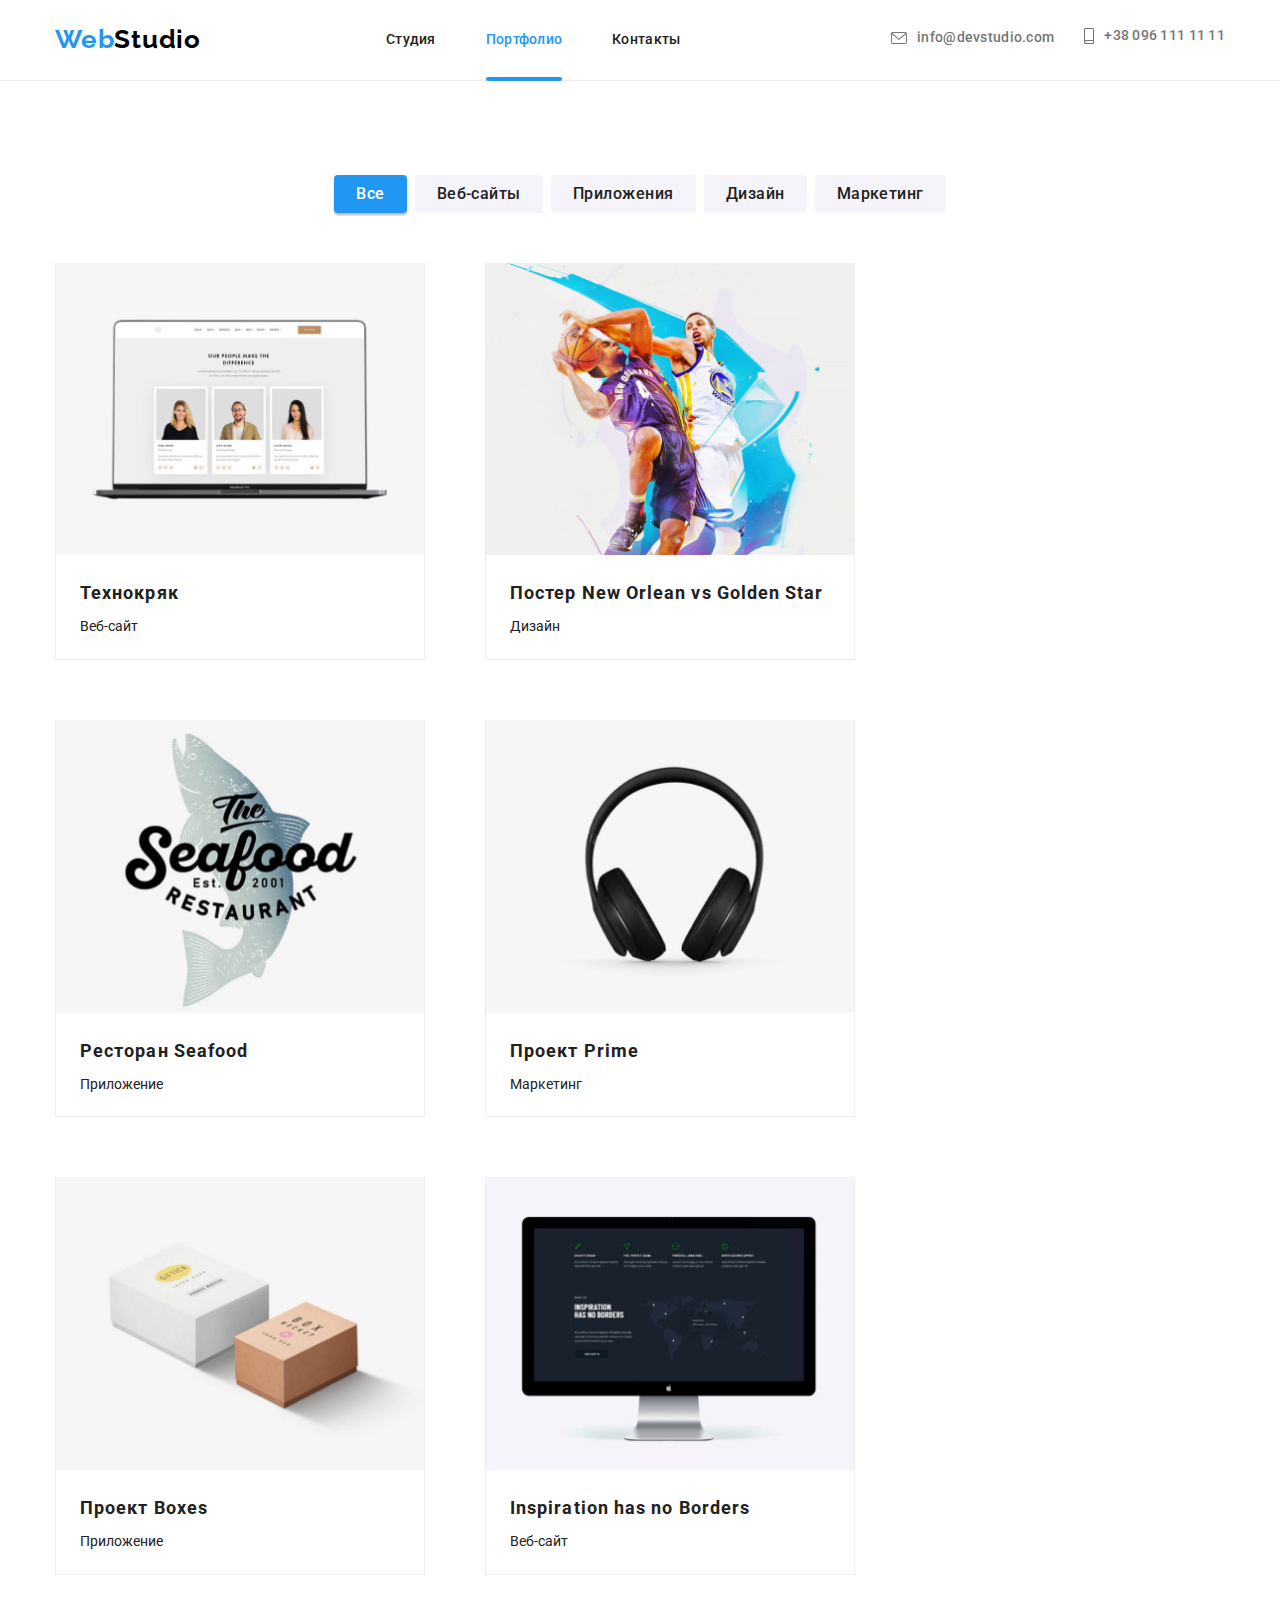
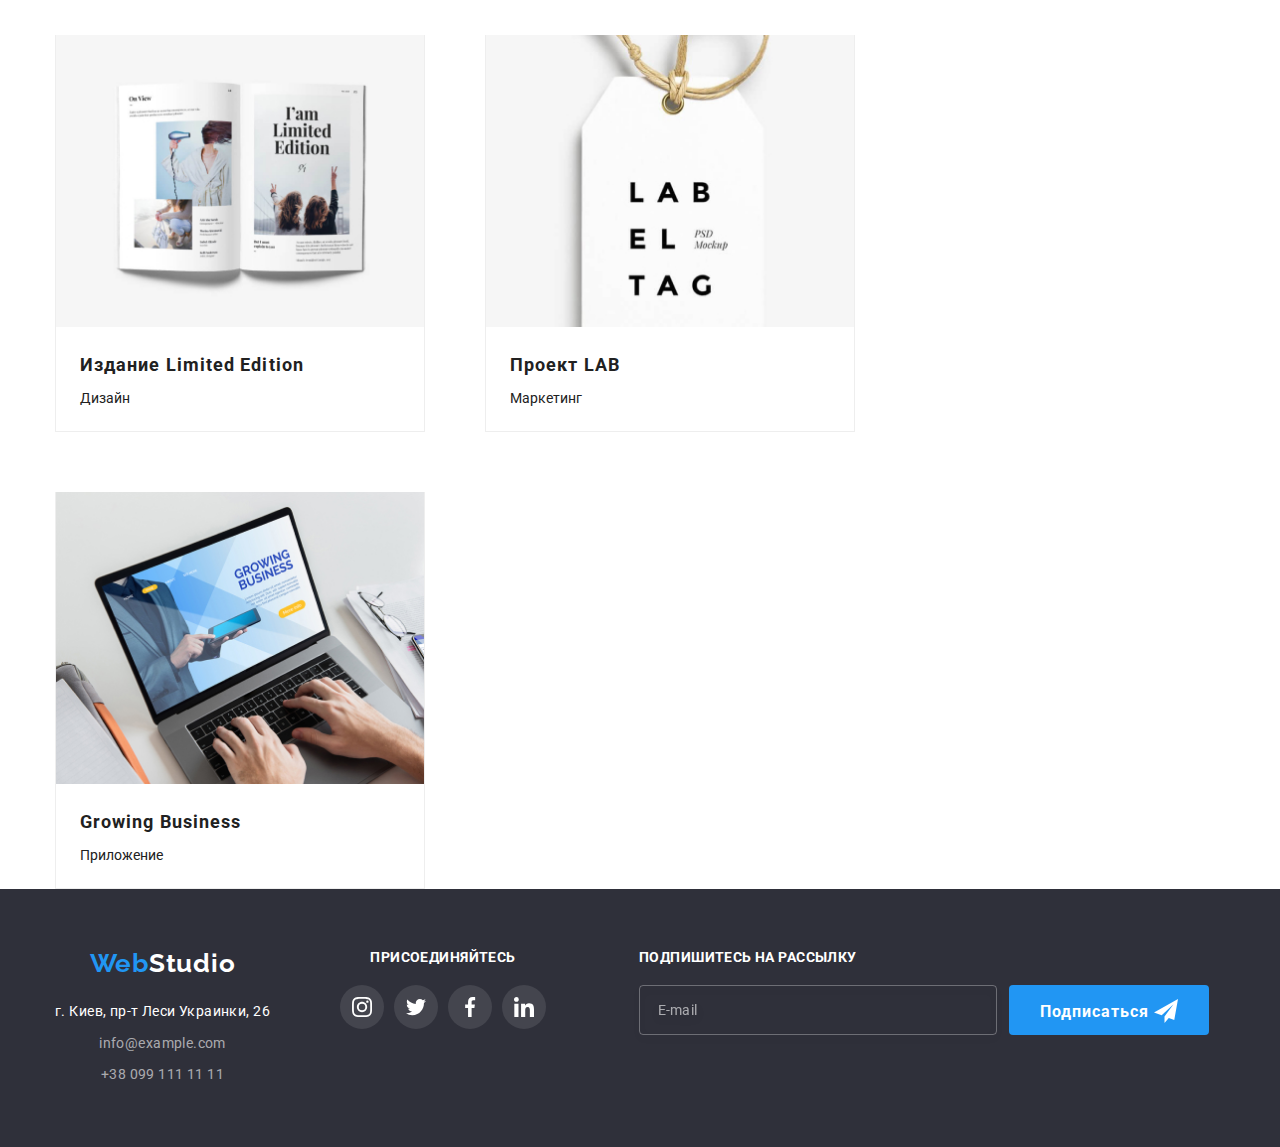
==== commit 12cb86e9: "upd" ====
--- a/portfolio.html
+++ b/portfolio.html
@@ -11,7 +11,7 @@
         href="https://fonts.googleapis.com/css2?family=Montserrat:wght@400;700&family=Raleway:wght@700&family=Roboto:wght@400;500;900&display=swap"
         rel="stylesheet">
     <link rel="stylesheet" href="https://cdn.jsdelivr.net/npm/modern-normalize@1.1.0/modern-normalize.min.css" />
-    <link rel="stylesheet" href="./сss/styles.css">
+    <!-- <link rel="stylesheet" href="./сss/styles.css"> -->
     <link rel="stylesheet" href="./css/main.min.css">
 </head>
 <body>
--- a/css/main.min.css
+++ b/css/main.min.css
@@ -1 +1 @@
-:root{--main-font: "Roboto", "sans-serif";--secondary-font: "Raleway", "sans-serif";--accent-txt-color: #2196F3;--dark-txt-cl: #212121;--grey-txt-cl: #757575;--light-txt-cl: #FFFFFF;--title-txt-cl: #000000;--bckgrnd-cl: #2F303A;--bckgrnd-btn: #188CE8;--bckgrnd-icon: #F5F4FA;--icon-cl: #afb1b8;--items: 3;--indent: 30px;--anim: 250ms cubic-bezier(0.4, 0, 0.2, 1)}.card-set{display:-webkit-box;display:-ms-flexbox;display:flex;-ms-flex-wrap:wrap;flex-wrap:wrap;gap:var(--indent)}.visually-hidden{position:absolute;white-space:nowrap;width:1px;height:1px;overflow:hidden;border:0;padding:0;clip:rect(0 0 0 0);-webkit-clip-path:inset(50%);clip-path:inset(50%);margin:-1px}.btn{background-color:var(--accent-txt-color);font-weight:700;width:200px;height:50px;font-size:16px;line-height:1.8;text-align:center;letter-spacing:.06em;color:var(--light-txt-cl);cursor:pointer;border-radius:4px;border:none;-webkit-transition:background-color var(--anim),-webkit-box-shadow var(--anim);transition:background-color var(--anim),-webkit-box-shadow var(--anim);transition:background-color var(--anim),box-shadow var(--anim);transition:background-color var(--anim),box-shadow var(--anim),-webkit-box-shadow var(--anim)}.btn:hover,.btn:focus{background-color:var(--bckgrnd-btn);width:200px;height:50px;left:700px;top:430px;border-radius:4px;-webkit-box-shadow:0px 4px 4px rgba(0,0,0,.15);box-shadow:0px 4px 4px rgba(0,0,0,.15)}.btn-port{display:inline-block;font-weight:500;font-size:16px;line-height:26px;text-align:center;letter-spacing:.03em;color:var(--dark-txt-cl);background-color:#f5f4fa;cursor:pointer;border-radius:4px;border:none;padding:6px 22px;-webkit-transition:background-color var(--anim),color var(--anim),-webkit-box-shadow var(--anim);transition:background-color var(--anim),color var(--anim),-webkit-box-shadow var(--anim);transition:background-color var(--anim),color var(--anim),box-shadow var(--anim);transition:background-color var(--anim),color var(--anim),box-shadow var(--anim),-webkit-box-shadow var(--anim)}.btn-port:hover,.btn-port:focus{background-color:var(--accent-txt-color);color:var(--light-txt-cl);-webkit-box-shadow:0px 3px 1px rgba(0,0,0,.1),0px 1px 2px rgba(0,0,0,.08),0px 2px 2px rgba(0,0,0,.12);box-shadow:0px 3px 1px rgba(0,0,0,.1),0px 1px 2px rgba(0,0,0,.08),0px 2px 2px rgba(0,0,0,.12);border-radius:4px}.btn-current{background-color:var(--accent-txt-color);color:var(--light-txt-cl);-webkit-box-shadow:0px 3px 1px rgba(0,0,0,.1),0px 1px 2px rgba(0,0,0,.08),0px 2px 2px rgba(0,0,0,.12);box-shadow:0px 3px 1px rgba(0,0,0,.1),0px 1px 2px rgba(0,0,0,.08),0px 2px 2px rgba(0,0,0,.12)}.btn__text{font-weight:700;font-size:16px;line-height:1.8;display:-webkit-box;display:-ms-flexbox;display:flex;-webkit-box-align:center;-ms-flex-align:center;align-items:center;text-align:center;color:var(--light-txt-cl);fill:var(--bckgrnd-icon);padding:10px 28px;gap:10px}.btn-footer:hover,.btn-footer:focus{background-color:var(--bckgrnd-btn)}.modal-sent{display:inline-block;-webkit-box-pack:center;-ms-flex-pack:center;justify-content:center;background-color:var(--accent-txt-color);font-weight:700;width:200px;height:50px;font-size:16px;line-height:1.8;text-align:center;letter-spacing:.06em;color:var(--light-txt-cl);cursor:pointer;border-radius:4px;border:none;margin:auto;-webkit-box-shadow:0px 4px 4px rgba(0,0,0,.15);box-shadow:0px 4px 4px rgba(0,0,0,.15);border-radius:4px;-webkit-transition:background-color var(--anim),-webkit-box-shadow var(--anim);transition:background-color var(--anim),-webkit-box-shadow var(--anim);transition:background-color var(--anim),box-shadow var(--anim);transition:background-color var(--anim),box-shadow var(--anim),-webkit-box-shadow var(--anim)}.modal-sent:hover,.modal-sent:focus{background-color:var(--bckgrnd-btn);-webkit-box-shadow:0px 4px 4px rgba(0,0,0,.15);box-shadow:0px 4px 4px rgba(0,0,0,.15);border-radius:4px}.modal-close-btn{position:absolute;top:0;right:0;border-radius:50%;display:-webkit-box;display:-ms-flexbox;display:flex;-webkit-box-align:center;-ms-flex-align:center;align-items:center;-webkit-box-pack:center;-ms-flex-pack:center;justify-content:center;background-color:var(--light-txt-cl);width:30px;height:30px;padding:0;border:1px solid rgba(0,0,0,.1);cursor:pointer;margin:8px;-webkit-transition:fill var(--anim);transition:fill var(--anim)}.modal-close-btn:hover,.modal-close-btn:focus+svg{fill:var(--accent-txt-color);cursor:pointer}.portfolio-list{display:-webkit-box;display:-ms-flexbox;display:flex;-ms-flex-wrap:wrap;flex-wrap:wrap;-webkit-box-pack:start;-ms-flex-pack:start;justify-content:flex-start;gap:8px;margin-bottom:50px}@media screen and (min-width: 768px){.portfolio-list{-ms-flex-wrap:wrap;flex-wrap:wrap;-webkit-box-pack:center;-ms-flex-pack:center;justify-content:center}}.subscribe__icon{-webkit-transform:translateY(25%);transform:translateY(25%);fill:var(--light-txt-cl)}.team__socials-list{display:-webkit-box;display:-ms-flexbox;display:flex;-webkit-box-pack:center;-ms-flex-pack:center;justify-content:center;gap:10px}.team__socials-link{-webkit-box-align:center;-ms-flex-align:center;align-items:center;-webkit-box-pack:center;-ms-flex-pack:center;justify-content:center;width:44px;height:44px;border-radius:50%;display:-webkit-box;display:-ms-flexbox;display:flex;fill:var(--icon-cl);cursor:pointer;-webkit-transition:fill var(--anim),background-color var(--anim);transition:fill var(--anim),background-color var(--anim)}.team__socials-item:hover .team__socials-link,.team__socials-item:focus .team__socials-link{fill:var(--light-txt-cl);background-color:var(--accent-txt-color)}.footer__social-link{-webkit-box-align:center;-ms-flex-align:center;align-items:center;-webkit-box-pack:center;-ms-flex-pack:center;justify-content:center;width:44px;height:44px;border-radius:50%;background-color:rgba(255,255,255,.1);display:-webkit-box;display:-ms-flexbox;display:flex;fill:var(--light-txt-cl);cursor:pointer;-webkit-transition:background-color var(--anim);transition:background-color var(--anim)}.footer__social-link:hover,.footer__social-link:focus{border-radius:50%;background-color:var(--accent-txt-color)}.footer__box{display:-webkit-box;display:-ms-flexbox;display:flex;gap:10px}.logo{font-family:var(--secondary-font);font-style:normal;font-weight:700;line-height:1.1;letter-spacing:.03em;color:var(--accent-txt-color);font-size:24px}@media screen and (min-width: 1200px){.logo{width:145px;height:31px;font-size:26px}}.logo--dark{color:var(--title-txt-cl)}.logo--light{color:var(--light-txt-cl)}.nav__logo{display:block}@media screen and (min-width: 1200px){.nav__logo{margin-right:93px}}@media screen and (max-width: 767px){.footer__logo{display:-webkit-box;display:-ms-flexbox;display:flex;-webkit-box-pack:center;-ms-flex-pack:center;justify-content:center}}.section{padding-top:60px;padding-bottom:60px}@media screen and (min-width: 1200px){.section{padding-top:94px;padding-bottom:0}}.hero__title{display:-webkit-box;display:-ms-flexbox;display:flex;margin-bottom:30px;font-size:26px;line-height:1.6;text-align:center;-webkit-box-pack:center;-ms-flex-pack:center;justify-content:center;letter-spacing:.06em;text-transform:uppercase;color:var(--light-txt-cl)}@media screen and (min-width: 1200px){.hero__title{font-weight:900}}.title::-moz-selection{background-color:var(--accent-txt-color)}.title::selection{background-color:var(--accent-txt-color)}.subtitle{margin-bottom:10px;font-weight:700;font-size:14px;line-height:1.1;letter-spacing:.03em;text-transform:uppercase;color:var(--dark-txt-cl)}@media screen and (min-width: 480px){.subtitle{display:-webkit-box;display:-ms-flexbox;display:flex;-webkit-box-pack:center;-ms-flex-pack:center;justify-content:center}}.description{font-weight:400;font-size:14px;line-height:1.7;letter-spacing:.03em;color:var(--grey-txt-cl)}.headline{margin-bottom:30px;font-weight:700;font-size:28px;line-height:1.2;text-align:center;letter-spacing:.03em;color:var(--dark-txt-cl)}@media screen and (min-width: 1200px){.headline{margin-bottom:50px}}.name{margin-bottom:10px;font-weight:500;font-size:16px;line-height:1.2;text-align:center;letter-spacing:.03em;color:var(--dark-txt-cl)}.footer__title{text-align:center;font-weight:700;font-size:14px;line-height:16px;letter-spacing:.03em;text-transform:uppercase;color:var(--light-txt-cl);margin-bottom:20px}@media screen and (min-width: 1200px){.footer__title{text-align:left}}.container{width:100%;padding-left:15px;padding-right:15px;margin-left:auto;margin-right:auto}@media screen and (min-width: 480px){.container{max-width:480px}}@media screen and (min-width: 768px){.container{max-width:768px}}@media screen and (min-width: 1200px){.container{max-width:1200px}}.header__container{display:-webkit-box;display:-ms-flexbox;display:flex;-webkit-box-align:center;-ms-flex-align:center;align-items:center;height:60px}@media screen and (min-width: 768px){.header__container{height:80px}}@media screen and (min-width: 1200px){.hero__container{height:600px}}.mobile-menu-btn{background-color:rgba(0,0,0,0);border:none;width:40px;height:40px;display:-webkit-box;display:-ms-flexbox;display:flex;-webkit-box-align:center;-ms-flex-align:center;align-items:center;-webkit-box-pack:center;-ms-flex-pack:center;justify-content:center;margin-left:auto;z-index:10;-webkit-transition:color var(--anim);transition:color var(--anim)}.mobile-menu-btn:hover,.mobile-menu-btn:focus{fill:var(--accent-txt-color)}@media screen and (min-width: 768px){.mobile-menu-btn{display:none}}.mobile-menu-btn.is-open .mobile-menu-burger{opacity:0}.mobile-menu-close{opacity:0}.mobile-menu-btn.is-open .mobile-menu-close{opacity:1}.mobile-menu{position:fixed;top:0;left:0;-webkit-transform:translateX(100%);transform:translateX(100%);-webkit-transition:-webkit-transform var(--anim);transition:-webkit-transform var(--anim);transition:transform var(--anim);transition:transform var(--anim), -webkit-transform var(--anim);width:100vw;height:100vh;padding:48px 40px;display:-webkit-box;display:-ms-flexbox;display:flex;-webkit-box-orient:vertical;-webkit-box-direction:normal;-ms-flex-direction:column;flex-direction:column;background-color:var(--light-txt-cl)}@media screen and (min-width: 768px){.mobile-menu{display:none}}.mobile-menu.is-open{-webkit-transform:translateX(0);transform:translateX(0)}.mobile-menu-nav{margin-bottom:auto;font-weight:500;font-size:40px;line-height:47px;letter-spacing:.02em;color:var(--dark-txt-cl)}.mobile-menu-nav-item:not(:last-child){margin-bottom:32px}.mobile-menu-contacts{margin-bottom:64px;font-weight:500;font-size:24px;line-height:28px;letter-spacing:.02em;color:var(--grey-txt-cl)}.mobile-menu-contacts-item:not(:last-child){margin-bottom:32px;font-weight:500;font-size:34px;line-height:40px;letter-spacing:.02em;color:var(--accent-txt-color)}.mobile-menu-socials{display:-webkit-box;display:-ms-flexbox;display:flex;-ms-flex-wrap:wrap;flex-wrap:wrap;-webkit-box-align:center;-ms-flex-align:center;align-items:center;gap:10px;font-weight:500;font-size:18px;line-height:22px;letter-spacing:.02em;color:var(--accent-txt-color)}.mobile-menu-socials-item:not(:last-child) .mobile-menu-socials-link{padding-right:10px;border-right:1px solid rgba(33,33,33,.2)}.link{text-decoration:none;color:currentColor}body{font-family:"Roboto","Sans";font-size:14px;line-height:1.7;text-decoration:none;color:var(--dark-txt-cl)}body.no-scroll{overflow:hidden}img{display:block;max-width:100%;height:auto}*{outline:1px solid #db7093}h1,h2,h3,p{margin:0}li{text-decoration:none;list-style:none;margin:0;padding:0}ul{padding:0;margin:0}a{text-decoration:none}.benefits__icon-box{display:-webkit-box;display:-ms-flexbox;display:flex;-webkit-box-pack:center;-ms-flex-pack:center;justify-content:center;-webkit-box-align:center;-ms-flex-align:center;align-items:center;background-color:var(--bckgrnd-icon);border-radius:4px;margin-bottom:30px;height:120px}@media screen and (min-width: 480px){.benefits__icon-box{width:450px}}@media screen and (min-width: 768px){.benefits__icon-box{width:354px}}@media screen and (min-width: 1200px){.benefits__icon-box{width:270px}}.benefits__list{display:-webkit-box;display:-ms-flexbox;display:flex;-ms-flex-wrap:wrap;flex-wrap:wrap;gap:30px}.benefits__item{-ms-flex-preferred-size:270px;flex-basis:270px}.header{border-bottom:1px solid #ececec}.nav{display:-webkit-box;display:-ms-flexbox;display:flex;-webkit-box-align:center;-ms-flex-align:center;align-items:center}@media screen and (min-width: 768px){.nav{margin-left:auto;margin-right:auto}}@media screen and (min-width: 1200px){.nav{margin-left:93px}}@media screen and (max-width: 767px){.nav__list{display:none}}@media screen and (min-width: 768px){.nav__list{display:-webkit-box;display:-ms-flexbox;display:flex;gap:50px}}.nav__link{display:block;padding-top:32px;padding-bottom:32px;text-decoration:none;list-style:none;font-weight:500;font-size:14px;line-height:1.1;letter-spacing:.02em;color:var(--dark-txt-cl);-webkit-transition:color var(--anim);transition:color var(--anim)}.header-link:hover,.header-link:focus{color:var(--accent-txt-color)}.nav__contacts-group{display:none}@media screen and (min-width: 768px){.nav__contacts-group{display:block}}@media screen and (min-width: 1200px){.nav__contacts-group{display:-webkit-box;display:-ms-flexbox;display:flex;gap:30px}}.nav__contacts{display:-webkit-inline-box;display:-ms-inline-flexbox;display:inline-flex;-webkit-box-align:center;-ms-flex-align:center;align-items:center;font-weight:500;font-size:14px;line-height:1.1;letter-spacing:.02em;color:var(--grey-txt-cl);fill:var(--grey-txt-cl);-webkit-transition:color var(--anim),fill var(--anim);transition:color var(--anim),fill var(--anim)}@media screen and (min-width: 768px){.nav__contacts{font-size:12px}}@media screen and (min-width: 1200px){.nav__contacts{font-size:14px}}.nav__contacts .icons{margin-right:10px}.nav__contacts:hover,.nav__contactsfocus{fill:var(--accent-txt-color);font-weight:500;font-size:14px;line-height:1.1;letter-spacing:.02em;color:var(--accent-txt-color)}@media screen and (min-width: 768px)and (max-width: 1199px){.nav__contacts:first-child{margin-bottom:10px}}.current-link{position:relative;color:var(--accent-txt-color)}@media screen and (min-width: 768px){.current-link::after{content:"";position:absolute;bottom:-1px;left:0;width:100%;height:4px;display:inline-block;margin-right:10px;background-color:var(--accent-txt-color);border-radius:2px}}.hero{max-width:1600px;max-height:600px;background-repeat:no-repeat;background-size:cover;margin:0 auto;background-position:center;text-align:center;padding-top:118px;padding-bottom:118px;background-color:var(--bckgrnd-cl);border:1px solid #000;background-image:-webkit-gradient(linear, left top, left bottom, from(rgba(47, 48, 58, 0.4)), to(rgba(47, 48, 58, 0.4))),url(../images/hero/hero-sm.jpg);background-image:linear-gradient(rgba(47, 48, 58, 0.4), rgba(47, 48, 58, 0.4)),url(../images/hero/hero-sm.jpg)}@media(min-device-pixel-ratio: 2),(-wekit-min-device-pixel-ratio: 2),(-webkit-min-device-pixel-ratio: 2),(min-resolution: 192dpi),(min-resolution: 2dppx){.hero{background-image:-webkit-gradient(linear, left top, left bottom, from(rgba(47, 48, 58, 0.4)), to(rgba(47, 48, 58, 0.4))),url(../images/hero/hero-sm-2x.jpg);background-image:linear-gradient(rgba(47, 48, 58, 0.4), rgba(47, 48, 58, 0.4)),url(../images/hero/hero-sm-2x.jpg)}}@media screen and (min-width: 768px)and (max-width: 1199px){.hero{background-image:-webkit-gradient(linear, left top, left bottom, from(rgba(47, 48, 58, 0.4)), to(rgba(47, 48, 58, 0.4))),url(../images/hero/hero-md.jpg);background-image:linear-gradient(rgba(47, 48, 58, 0.4), rgba(47, 48, 58, 0.4)),url(../images/hero/hero-md.jpg)}}@media screen and (min-width: 768px)and (max-width: 1199px)and (min-device-pixel-ratio: 2),screen and (min-width: 768px)and (max-width: 1199px)and (-wekit-min-device-pixel-ratio: 2),screen and (min-width: 768px)and (max-width: 1199px)and (-webkit-min-device-pixel-ratio: 2),screen and (min-width: 768px)and (max-width: 1199px)and (min-resolution: 192dpi),screen and (min-width: 768px)and (max-width: 1199px)and (min-resolution: 2dppx){.hero{background-image:-webkit-gradient(linear, left top, left bottom, from(rgba(47, 48, 58, 0.4)), to(rgba(47, 48, 58, 0.4))),url(../images/hero/hero-md-2x.jpg);background-image:linear-gradient(rgba(47, 48, 58, 0.4), rgba(47, 48, 58, 0.4)),url(../images/hero/hero-md-2x.jpg)}}@media screen and (min-width: 1200px){.hero{background-image:-webkit-gradient(linear, left top, left bottom, from(rgba(47, 48, 58, 0.4)), to(rgba(47, 48, 58, 0.4))),url(../images/hero/hero-l.jpg);background-image:linear-gradient(rgba(47, 48, 58, 0.4), rgba(47, 48, 58, 0.4)),url(../images/hero/hero-l.jpg);padding-top:200px;padding-bottom:200px}}@media screen and (min-width: 1200px)and (min-device-pixel-ratio: 2),screen and (min-width: 1200px)and (-wekit-min-device-pixel-ratio: 2),screen and (min-width: 1200px)and (-webkit-min-device-pixel-ratio: 2),screen and (min-width: 1200px)and (min-resolution: 192dpi),screen and (min-width: 1200px)and (min-resolution: 2dppx){.hero{background-image:-webkit-gradient(linear, left top, left bottom, from(rgba(47, 48, 58, 0.4)), to(rgba(47, 48, 58, 0.4))),url(../images/hero/hero-l-2x.jpg);background-image:linear-gradient(rgba(47, 48, 58, 0.4), rgba(47, 48, 58, 0.4)),url(../images/hero/hero-l-2x.jpg);padding-top:200px;padding-bottom:200px}}.team{background-color:#f5f4fa}.team__list{display:-webkit-box;display:-ms-flexbox;display:flex;-webkit-box-pack:center;-ms-flex-pack:center;justify-content:center;-webkit-box-align:center;-ms-flex-align:center;align-items:center;-ms-flex-wrap:wrap;flex-wrap:wrap;gap:30px}.team__item{background-color:var(--light-txt-cl);-webkit-box-shadow:0px 1px 3px rgba(0,0,0,.12),0px 1px 1px rgba(0,0,0,.14),0px 2px 1px rgba(0,0,0,.2);box-shadow:0px 1px 3px rgba(0,0,0,.12),0px 1px 1px rgba(0,0,0,.14),0px 2px 1px rgba(0,0,0,.2);border-radius:0px 0px 4px 4px}.team__name{padding-top:30px;padding-bottom:30px}.team__description{font-weight:400;font-size:16px;line-height:1.2;text-align:center;letter-spacing:.03em;color:var(--grey-txt-cl);margin-bottom:16px}@media screen and (max-width: 1199px){.work{display:none}}.work__list{display:-webkit-box;display:-ms-flexbox;display:flex;gap:30px}.work__item{display:-webkit-box;display:-ms-flexbox;display:flex;position:relative;width:100%;height:auto;-webkit-box-align:center;-ms-flex-align:center;align-items:center;-webkit-box-pack:center;-ms-flex-pack:center;justify-content:center}.work__desc{display:-webkit-box;display:-ms-flexbox;display:flex;position:absolute;bottom:0;width:100%;height:70px;-webkit-box-pack:center;-ms-flex-pack:center;justify-content:center;-webkit-box-align:center;-ms-flex-align:center;align-items:center;font-weight:700;line-height:1.14;text-transform:uppercase;background-color:rgba(47,48,58,.8);color:var(--light-txt-cl)}.footer{background-color:#2f303a;text-decoration:none;padding:60px}@media screen and (min-width: 1200px){.footer{padding:60px 0 60px 0}}.contacts{margin-top:20px;font-style:normal;font-size:14px;line-height:1.7;letter-spacing:.03em;color:var(--light-txt-cl)}.footer__contacts-item{font-style:normal;font-size:14px;line-height:1.7;letter-spacing:.03em;color:rgba(255,255,255,.6);-webkit-transition:color var(--anim);transition:color var(--anim)}.footer__contacts-item:hover,.footer__contacts-item:focus{color:var(--accent-txt-color)}@media screen and (max-width: 767px){.footer__contacts-item{display:-webkit-box;display:-ms-flexbox;display:flex;-webkit-box-pack:center;-ms-flex-pack:center;justify-content:center}}.footer__adress:not(:last-child){margin-bottom:8px}.footer__container{display:-webkit-box;display:-ms-flexbox;display:flex}@media screen and (max-width: 767px){.footer__container{-webkit-box-orient:vertical;-webkit-box-direction:normal;-ms-flex-direction:column;flex-direction:column;-webkit-box-align:center;-ms-flex-align:center;align-items:center;gap:60px}}@media screen and (min-width: 768px){.footer__container{display:-webkit-box;display:-ms-flexbox;display:flex;-ms-flex-wrap:wrap;flex-wrap:wrap}}@media screen and (min-width: 1200px){.footer__container{-ms-flex-wrap:nowrap;flex-wrap:nowrap}}.footer__join{display:-webkit-box;display:-ms-flexbox;display:flex;-webkit-box-orient:vertical;-webkit-box-direction:normal;-ms-flex-direction:column;flex-direction:column;-webkit-box-align:center;-ms-flex-align:center;align-items:center;-ms-flex-wrap:wrap;flex-wrap:wrap}@media screen and (min-width: 768px)and (max-width: 1199px){.subscribe{margin-top:60px}}@media screen and (min-width: 1200px){.subscribe{margin-left:93px}}.subscription{margin-bottom:20px}.subscribe__field{width:450px;height:50px;background-color:rgba(0,0,0,0);border:1px solid rgba(255,255,255,.3);-webkit-filter:drop-shadow(0px 4px 4px rgba(0, 0, 0, 0.15));filter:drop-shadow(0px 4px 4px rgba(0, 0, 0, 0.15));border-radius:4px}@media screen and (min-width: 1200px){.subscribe__field{width:358px}}.subscribe__field::-webkit-input-placeholder{font-weight:400;font-size:14px;line-height:16px;letter-spacing:.01em;color:rgba(255,255,255,.6);padding:15px 16px}.subscribe__field::-moz-placeholder{font-weight:400;font-size:14px;line-height:16px;letter-spacing:.01em;color:rgba(255,255,255,.6);padding:15px 16px}.subscribe__field:-ms-input-placeholder{font-weight:400;font-size:14px;line-height:16px;letter-spacing:.01em;color:rgba(255,255,255,.6);padding:15px 16px}.subscribe__field::-ms-input-placeholder{font-weight:400;font-size:14px;line-height:16px;letter-spacing:.01em;color:rgba(255,255,255,.6);padding:15px 16px}.subscribe__field::placeholder{font-weight:400;font-size:14px;line-height:16px;letter-spacing:.01em;color:rgba(255,255,255,.6);padding:15px 16px}@media screen and (min-width: 1200px){.subscribe__field::-webkit-input-placeholder{font-size:14px}.subscribe__field::-moz-placeholder{font-size:14px}.subscribe__field:-ms-input-placeholder{font-size:14px}.subscribe__field::-ms-input-placeholder{font-size:14px}.subscribe__field::placeholder{font-size:14px}}@media screen and (max-width: 1199px){.subscribe__email{display:-webkit-box;display:-ms-flexbox;display:flex;-ms-flex-wrap:wrap;flex-wrap:wrap;-webkit-box-pack:center;-ms-flex-pack:center;justify-content:center}}@media screen and (min-width: 1200px){.subscribe__email{display:-webkit-box;display:-ms-flexbox;display:flex;gap:12px}}@media screen and (min-width: 768px){.footer__main{margin-right:165px;text-align:center}}@media screen and (min-width: 1200px){.footer__main{margin-right:70px}}.backdrop{position:fixed;top:0;left:0;width:100%;height:100%;background:rgba(0,0,0,.2);opacity:1;visibility:visible;pointer-events:initial;-webkit-transition:opacity var(--anim),visability var(--anim);transition:opacity var(--anim),visability var(--anim)}.modal{position:absolute;top:50%;left:50%;-webkit-transform:translate(-50%, -50%);transform:translate(-50%, -50%);z-index:1000;background-color:var(--light-txt-cl);border-radius:4px;-webkit-box-shadow:0px 1px 3px rgba(0,0,0,.12),0px 1px 1px rgba(0,0,0,.14),0px 2px 1px rgba(0,0,0,.2);box-shadow:0px 1px 3px rgba(0,0,0,.12),0px 1px 1px rgba(0,0,0,.14),0px 2px 1px rgba(0,0,0,.2);padding:40px}@media screen and (min-width: 480px){.modal{min-width:450px;min-height:609px}}@media screen and (min-width: 1200px){.modal{min-width:528px;min-height:581px}}.backdrop.is-hidden{opacity:0;visibility:hidden;pointer-events:none}.contact-form{display:-webkit-box;display:-ms-flexbox;display:flex;-webkit-box-orient:vertical;-webkit-box-direction:normal;-ms-flex-direction:column;flex-direction:column;gap:10px;font-size:12px;line-height:1.1666666667}.form-checkbox{display:-webkit-box;display:-ms-flexbox;display:flex;-webkit-box-align:center;-ms-flex-align:center;align-items:center;-webkit-box-pack:center;-ms-flex-pack:center;justify-content:center;gap:7px;margin-bottom:20px}.form-checkbox-agreement{font-weight:400;font-size:14px;line-height:1.7;letter-spacing:.03em;color:var(--grey-txt-cl);-webkit-user-select:none;-moz-user-select:none;-ms-user-select:none;user-select:none}@media screen and (min-width: 480px){.form-checkbox-agreement{font-size:12px;line-height:1.2}}.terms{color:var(--accent-txt-color);text-decoration:underline}.form-checkbox-custom{display:-webkit-inline-box;display:-ms-inline-flexbox;display:inline-flex;-webkit-box-align:center;-ms-flex-align:center;align-items:center;-webkit-box-pack:center;-ms-flex-pack:center;justify-content:center;width:16px;height:15px;outline:2px solid var(--dark-txt-cl);border-radius:2px;outline-offset:-2px;-webkit-transition:outline-color var(--anim),background-color var(--anim);transition:outline-color var(--anim),background-color var(--anim)}.form-checkbox-icon{fill:var(--light-txt-cl)}.form-checkbox-input:checked+.form-checkbox-custom{background-color:var(--accent-txt-color);outline:2px solid var(--accent-txt-color)}.contact-form-field{display:block;position:relative;margin-top:4px;color:var(--grey-txt-cl)}.contact-form-icon{position:absolute;top:50%;left:12px;-webkit-transform:translateY(-50%);transform:translateY(-50%)}.call-back{display:block;font-weight:700;font-size:20px;line-height:23px;text-align:center;letter-spacing:.03em;color:var(--dark-txt-cl);margin-bottom:12px}.contact-input{width:100%;height:40px;border:1px solid rgba(33,33,33,.2);border-radius:4px;padding-left:42px;-webkit-transition:fill var(--anim),outline var(--anim),border-color var(--anim),border-radius var(--anim);transition:fill var(--anim),outline var(--anim),border-color var(--anim),border-radius var(--anim)}.contact-input:focus,.contact-input:focus+.contact-form-icon,.contact-input:hover,.contact-input:hover+.contact-form-icon,.contact-input:focus-within{fill:var(--accent-txt-color);outline:none;border-color:var(--accent-txt-color);border-radius:4px}.contact-form-field:focus,.contact-form-field:hover{border-color:var(--accent-txt-color);border-radius:4px;fill:var(--accent-txt-color)}.comment{width:100%;height:120px;resize:none;padding:12px 16px}::-webkit-input-placeholder{font-weight:400;font-size:14px;line-height:16px;letter-spacing:.01em;color:rgba(117,117,117,.5)}::-moz-placeholder{font-weight:400;font-size:14px;line-height:16px;letter-spacing:.01em;color:rgba(117,117,117,.5)}:-ms-input-placeholder{font-weight:400;font-size:14px;line-height:16px;letter-spacing:.01em;color:rgba(117,117,117,.5)}::-ms-input-placeholder{font-weight:400;font-size:14px;line-height:16px;letter-spacing:.01em;color:rgba(117,117,117,.5)}::placeholder{font-weight:400;font-size:14px;line-height:16px;letter-spacing:.01em;color:rgba(117,117,117,.5)}.contact-text{font-weight:400;font-size:12px;line-height:14px;letter-spacing:.01em;color:var(--grey-txt-cl)}.clients{padding:60px 0}@media screen and (min-width: 1200px){.clients{padding:94px 0}}.clients__list{display:-webkit-box;display:-ms-flexbox;display:flex;gap:30px;-ms-flex-wrap:wrap;flex-wrap:wrap}.clients__item{display:-webkit-box;display:-ms-flexbox;display:flex;-webkit-box-pack:center;-ms-flex-pack:center;justify-content:center;-webkit-box-align:center;-ms-flex-align:center;align-items:center;width:210px;height:92px;border-radius:4px;fill:var(--icon-cl);border:1px solid var(--icon-cl);padding:0;-webkit-transition:fill var(--anim),border var(--anim);transition:fill var(--anim),border var(--anim)}@media screen and (min-width: 768px){.clients__item{width:226px}}@media screen and (min-width: 1200px){.clients__item{width:170px}}.clients__item:hover,.clients__item:focus{fill:var(--accent-txt-color);border:1px solid var(--accent-txt-color);cursor:pointer}.port-ex{display:-webkit-box;display:-ms-flexbox;display:flex;gap:30px;-ms-flex-wrap:wrap;flex-wrap:wrap;margin:calc(-1*var(--indent)/2)}.title-desc{width:100%;padding:20px 24px}.port-ex-item{display:-webkit-box;display:-ms-flexbox;display:flex;-ms-flex-wrap:wrap;flex-wrap:wrap;-webkit-box-pack:center;-ms-flex-pack:center;justify-content:center;border-left:1px solid #eee;border-right:1px solid #eee;border-bottom:1px solid #eee;-webkit-transition:-webkit-box-shadow var(--anim);transition:-webkit-box-shadow var(--anim);transition:box-shadow var(--anim);transition:box-shadow var(--anim), -webkit-box-shadow var(--anim)}@media screen and (min-width: 1200px){.port-ex-item{-ms-flex-preferred-size:calc((100% - var(--indent)*var(--items))/var(--items));flex-basis:calc((100% - var(--indent)*var(--items))/var(--items));margin:calc(var(--indent)/2)}}.port-ex-item:hover,.port-ex-item:focus{-webkit-box-shadow:0px 1px 1px rgba(0,0,0,.12),0px 4px 4px rgba(0,0,0,.06),1px 4px 6px rgba(0,0,0,.16);box-shadow:0px 1px 1px rgba(0,0,0,.12),0px 4px 4px rgba(0,0,0,.06),1px 4px 6px rgba(0,0,0,.16);cursor:pointer}.port-ex-item:hover .port-overlay{-webkit-transform:translateY(0);transform:translateY(0)}.mini-title-port{margin-bottom:4px;font-weight:700;font-size:18px;line-height:2;letter-spacing:.06em}.port-overlay{position:absolute;top:0;left:0;-webkit-transform:translateY(101%);transform:translateY(101%);width:100%;height:100%;display:-webkit-box;display:-ms-flexbox;display:flex;-webkit-box-align:center;-ms-flex-align:center;align-items:center;-webkit-box-pack:center;-ms-flex-pack:center;justify-content:center;background-color:rgba(33,150,243,.9);padding:63px 24px;-webkit-transition:-webkit-transform var(--anim);transition:-webkit-transform var(--anim);transition:transform var(--anim);transition:transform var(--anim), -webkit-transform var(--anim)}.port-desc{font-weight:400;font-size:18px;line-height:28px;letter-spacing:.03em;color:var(--light-txt-cl)}.port-card{position:relative;overflow:hidden}.cards__link{color:currentColor}/*# sourceMappingURL=main.min.css.map */+:root{--main-font: "Roboto", "sans-serif";--secondary-font: "Raleway", "sans-serif";--accent-txt-color: #2196F3;--dark-txt-cl: #212121;--grey-txt-cl: #757575;--light-txt-cl: #FFFFFF;--title-txt-cl: #000000;--bckgrnd-cl: #2F303A;--bckgrnd-btn: #188CE8;--bckgrnd-icon: #F5F4FA;--icon-cl: #afb1b8;--items: 3;--indent: 30px;--anim: 250ms cubic-bezier(0.4, 0, 0.2, 1)}.card-set{display:-webkit-box;display:-ms-flexbox;display:flex;-ms-flex-wrap:wrap;flex-wrap:wrap;gap:var(--indent)}.visually-hidden{position:absolute;white-space:nowrap;width:1px;height:1px;overflow:hidden;border:0;padding:0;clip:rect(0 0 0 0);-webkit-clip-path:inset(50%);clip-path:inset(50%);margin:-1px}.btn{background-color:var(--accent-txt-color);font-weight:700;width:200px;height:50px;font-size:16px;line-height:1.8;text-align:center;letter-spacing:.06em;color:var(--light-txt-cl);cursor:pointer;border-radius:4px;border:none;-webkit-transition:background-color var(--anim),-webkit-box-shadow var(--anim);transition:background-color var(--anim),-webkit-box-shadow var(--anim);transition:background-color var(--anim),box-shadow var(--anim);transition:background-color var(--anim),box-shadow var(--anim),-webkit-box-shadow var(--anim)}.btn:hover,.btn:focus{background-color:var(--bckgrnd-btn);width:200px;height:50px;left:700px;top:430px;border-radius:4px;-webkit-box-shadow:0px 4px 4px rgba(0,0,0,.15);box-shadow:0px 4px 4px rgba(0,0,0,.15)}.btn-port{display:inline-block;font-weight:500;font-size:16px;line-height:26px;text-align:center;letter-spacing:.03em;color:var(--dark-txt-cl);background-color:#f5f4fa;cursor:pointer;border-radius:4px;border:none;padding:6px 22px;-webkit-transition:background-color var(--anim),color var(--anim),-webkit-box-shadow var(--anim);transition:background-color var(--anim),color var(--anim),-webkit-box-shadow var(--anim);transition:background-color var(--anim),color var(--anim),box-shadow var(--anim);transition:background-color var(--anim),color var(--anim),box-shadow var(--anim),-webkit-box-shadow var(--anim)}.btn-port:hover,.btn-port:focus{background-color:var(--accent-txt-color);color:var(--light-txt-cl);-webkit-box-shadow:0px 3px 1px rgba(0,0,0,.1),0px 1px 2px rgba(0,0,0,.08),0px 2px 2px rgba(0,0,0,.12);box-shadow:0px 3px 1px rgba(0,0,0,.1),0px 1px 2px rgba(0,0,0,.08),0px 2px 2px rgba(0,0,0,.12);border-radius:4px}.btn-current{background-color:var(--accent-txt-color);color:var(--light-txt-cl);-webkit-box-shadow:0px 3px 1px rgba(0,0,0,.1),0px 1px 2px rgba(0,0,0,.08),0px 2px 2px rgba(0,0,0,.12);box-shadow:0px 3px 1px rgba(0,0,0,.1),0px 1px 2px rgba(0,0,0,.08),0px 2px 2px rgba(0,0,0,.12)}.btn__text{font-weight:700;font-size:16px;line-height:1.8;display:-webkit-box;display:-ms-flexbox;display:flex;-webkit-box-align:center;-ms-flex-align:center;align-items:center;text-align:center;color:var(--light-txt-cl);fill:var(--bckgrnd-icon);padding:10px 28px;gap:10px}.btn-footer:hover,.btn-footer:focus{background-color:var(--bckgrnd-btn)}.modal-sent{display:inline-block;-webkit-box-pack:center;-ms-flex-pack:center;justify-content:center;background-color:var(--accent-txt-color);font-weight:700;width:200px;height:50px;font-size:16px;line-height:1.8;text-align:center;letter-spacing:.06em;color:var(--light-txt-cl);cursor:pointer;border-radius:4px;border:none;margin:auto;-webkit-box-shadow:0px 4px 4px rgba(0,0,0,.15);box-shadow:0px 4px 4px rgba(0,0,0,.15);border-radius:4px;-webkit-transition:background-color var(--anim),-webkit-box-shadow var(--anim);transition:background-color var(--anim),-webkit-box-shadow var(--anim);transition:background-color var(--anim),box-shadow var(--anim);transition:background-color var(--anim),box-shadow var(--anim),-webkit-box-shadow var(--anim)}.modal-sent:hover,.modal-sent:focus{background-color:var(--bckgrnd-btn);-webkit-box-shadow:0px 4px 4px rgba(0,0,0,.15);box-shadow:0px 4px 4px rgba(0,0,0,.15);border-radius:4px}.modal-close-btn{position:absolute;top:0;right:0;border-radius:50%;display:-webkit-box;display:-ms-flexbox;display:flex;-webkit-box-align:center;-ms-flex-align:center;align-items:center;-webkit-box-pack:center;-ms-flex-pack:center;justify-content:center;background-color:var(--light-txt-cl);width:30px;height:30px;padding:0;border:1px solid rgba(0,0,0,.1);cursor:pointer;margin:8px;-webkit-transition:fill var(--anim);transition:fill var(--anim)}.modal-close-btn:hover,.modal-close-btn:focus+svg{fill:var(--accent-txt-color);cursor:pointer}.portfolio-list{display:-webkit-box;display:-ms-flexbox;display:flex;-ms-flex-wrap:wrap;flex-wrap:wrap;-webkit-box-pack:start;-ms-flex-pack:start;justify-content:flex-start;gap:8px;margin-bottom:50px}@media screen and (min-width: 768px){.portfolio-list{-ms-flex-wrap:wrap;flex-wrap:wrap;-webkit-box-pack:center;-ms-flex-pack:center;justify-content:center}}.subscribe__icon{-webkit-transform:translateY(25%);transform:translateY(25%);fill:var(--light-txt-cl)}.team__socials-list{display:-webkit-box;display:-ms-flexbox;display:flex;-webkit-box-pack:center;-ms-flex-pack:center;justify-content:center;gap:10px}.team__socials-link{-webkit-box-align:center;-ms-flex-align:center;align-items:center;-webkit-box-pack:center;-ms-flex-pack:center;justify-content:center;width:44px;height:44px;border-radius:50%;display:-webkit-box;display:-ms-flexbox;display:flex;fill:var(--icon-cl);cursor:pointer;-webkit-transition:fill var(--anim),background-color var(--anim);transition:fill var(--anim),background-color var(--anim)}.team__socials-item:hover .team__socials-link,.team__socials-item:focus .team__socials-link{fill:var(--light-txt-cl);background-color:var(--accent-txt-color)}.footer__social-link{-webkit-box-align:center;-ms-flex-align:center;align-items:center;-webkit-box-pack:center;-ms-flex-pack:center;justify-content:center;width:44px;height:44px;border-radius:50%;background-color:rgba(255,255,255,.1);display:-webkit-box;display:-ms-flexbox;display:flex;fill:var(--light-txt-cl);cursor:pointer;-webkit-transition:background-color var(--anim);transition:background-color var(--anim)}.footer__social-link:hover,.footer__social-link:focus{border-radius:50%;background-color:var(--accent-txt-color)}.footer__box{display:-webkit-box;display:-ms-flexbox;display:flex;gap:10px}.logo{font-family:var(--secondary-font);font-style:normal;font-weight:700;line-height:1.1;letter-spacing:.03em;color:var(--accent-txt-color);font-size:24px}@media screen and (min-width: 1200px){.logo{width:145px;height:31px;font-size:26px}}.logo--dark{color:var(--title-txt-cl)}.logo--light{color:var(--light-txt-cl)}.nav__logo{display:block}@media screen and (min-width: 1200px){.nav__logo{margin-right:93px}}@media screen and (max-width: 767px){.footer__logo{display:-webkit-box;display:-ms-flexbox;display:flex;-webkit-box-pack:center;-ms-flex-pack:center;justify-content:center}}.section{padding-top:60px;padding-bottom:60px}@media screen and (min-width: 1200px){.section{padding-top:94px;padding-bottom:0}}.hero__title{display:-webkit-box;display:-ms-flexbox;display:flex;margin-bottom:30px;font-size:26px;line-height:1.6;text-align:center;-webkit-box-pack:center;-ms-flex-pack:center;justify-content:center;letter-spacing:.06em;text-transform:uppercase;color:var(--light-txt-cl)}@media screen and (min-width: 1200px){.hero__title{font-weight:900}}.title::-moz-selection{background-color:var(--accent-txt-color)}.title::selection{background-color:var(--accent-txt-color)}.subtitle{margin-bottom:10px;font-weight:700;font-size:14px;line-height:1.1;letter-spacing:.03em;text-transform:uppercase;color:var(--dark-txt-cl)}@media screen and (min-width: 480px){.subtitle{display:-webkit-box;display:-ms-flexbox;display:flex;-webkit-box-pack:center;-ms-flex-pack:center;justify-content:center}}.description{font-weight:400;font-size:14px;line-height:1.7;letter-spacing:.03em;color:var(--grey-txt-cl)}.headline{margin-bottom:30px;font-weight:700;font-size:28px;line-height:1.2;text-align:center;letter-spacing:.03em;color:var(--dark-txt-cl)}@media screen and (min-width: 1200px){.headline{margin-bottom:50px}}.name{margin-bottom:10px;font-weight:500;font-size:16px;line-height:1.2;text-align:center;letter-spacing:.03em;color:var(--dark-txt-cl)}.footer__title{text-align:center;font-weight:700;font-size:14px;line-height:16px;letter-spacing:.03em;text-transform:uppercase;color:var(--light-txt-cl);margin-bottom:20px}@media screen and (min-width: 1200px){.footer__title{text-align:left}}.container{width:100%;padding-left:15px;padding-right:15px;margin-left:auto;margin-right:auto}@media screen and (min-width: 480px){.container{max-width:480px}}@media screen and (min-width: 768px){.container{max-width:768px}}@media screen and (min-width: 1200px){.container{max-width:1200px}}.header__container{display:-webkit-box;display:-ms-flexbox;display:flex;-webkit-box-align:center;-ms-flex-align:center;align-items:center;height:60px}@media screen and (min-width: 768px){.header__container{height:80px}}@media screen and (min-width: 1200px){.hero__container{height:600px}}.mobile-menu-btn{background-color:rgba(0,0,0,0);border:none;width:40px;height:40px;display:-webkit-box;display:-ms-flexbox;display:flex;-webkit-box-align:center;-ms-flex-align:center;align-items:center;-webkit-box-pack:center;-ms-flex-pack:center;justify-content:center;margin-left:auto;z-index:10;-webkit-transition:color var(--anim);transition:color var(--anim)}.mobile-menu-btn:hover,.mobile-menu-btn:focus{fill:var(--accent-txt-color)}@media screen and (min-width: 768px){.mobile-menu-btn{display:none}}.mobile-menu-btn.is-open .mobile-menu-burger{opacity:0}.mobile-menu-close{opacity:0}.mobile-menu-btn.is-open .mobile-menu-close{opacity:1}.mobile-menu{position:fixed;top:0;left:0;-webkit-transform:translateX(100%);transform:translateX(100%);-webkit-transition:-webkit-transform var(--anim);transition:-webkit-transform var(--anim);transition:transform var(--anim);transition:transform var(--anim), -webkit-transform var(--anim);width:100vw;height:100vh;padding:48px 40px;display:-webkit-box;display:-ms-flexbox;display:flex;-webkit-box-orient:vertical;-webkit-box-direction:normal;-ms-flex-direction:column;flex-direction:column;background-color:var(--light-txt-cl)}@media screen and (min-width: 768px){.mobile-menu{display:none}}.mobile-menu.is-open{-webkit-transform:translateX(0);transform:translateX(0)}.mobile-menu-nav{margin-bottom:auto;font-weight:500;font-size:40px;line-height:47px;letter-spacing:.02em;color:var(--dark-txt-cl)}.mobile-menu-nav-item:not(:last-child){margin-bottom:32px}.mobile-menu-contacts{margin-bottom:64px;font-weight:500;font-size:24px;line-height:28px;letter-spacing:.02em;color:var(--grey-txt-cl)}.mobile-menu-contacts-item:not(:last-child){margin-bottom:32px;font-weight:500;font-size:34px;line-height:40px;letter-spacing:.02em;color:var(--accent-txt-color)}.mobile-menu-socials{display:-webkit-box;display:-ms-flexbox;display:flex;-ms-flex-wrap:wrap;flex-wrap:wrap;-webkit-box-align:center;-ms-flex-align:center;align-items:center;gap:10px;font-weight:500;font-size:18px;line-height:22px;letter-spacing:.02em;color:var(--accent-txt-color)}.mobile-menu-socials-item:not(:last-child) .mobile-menu-socials-link{padding-right:10px;border-right:1px solid rgba(33,33,33,.2)}.link{text-decoration:none;color:currentColor}body{font-family:"Roboto","Sans";font-size:14px;line-height:1.7;text-decoration:none;color:var(--dark-txt-cl)}body.no-scroll{overflow:hidden}img{display:block;max-width:100%;height:auto}h1,h2,h3,p{margin:0}li{text-decoration:none;list-style:none;margin:0;padding:0}ul{padding:0;margin:0}a{text-decoration:none}.benefits__icon-box{display:-webkit-box;display:-ms-flexbox;display:flex;-webkit-box-pack:center;-ms-flex-pack:center;justify-content:center;-webkit-box-align:center;-ms-flex-align:center;align-items:center;background-color:var(--bckgrnd-icon);border-radius:4px;margin-bottom:30px;height:120px}@media screen and (min-width: 480px){.benefits__icon-box{width:450px}}@media screen and (min-width: 768px){.benefits__icon-box{width:354px}}@media screen and (min-width: 1200px){.benefits__icon-box{width:270px}}.benefits__list{display:-webkit-box;display:-ms-flexbox;display:flex;-ms-flex-wrap:wrap;flex-wrap:wrap;gap:30px}.benefits__item{-ms-flex-preferred-size:270px;flex-basis:270px}.header{border-bottom:1px solid #ececec}.nav{display:-webkit-box;display:-ms-flexbox;display:flex;-webkit-box-align:center;-ms-flex-align:center;align-items:center}@media screen and (min-width: 768px){.nav{margin-left:auto;margin-right:auto}}@media screen and (min-width: 1200px){.nav{margin-left:93px}}@media screen and (max-width: 767px){.nav__list{display:none}}@media screen and (min-width: 768px){.nav__list{display:-webkit-box;display:-ms-flexbox;display:flex;gap:50px}}.nav__link{display:block;padding-top:32px;padding-bottom:32px;text-decoration:none;list-style:none;font-weight:500;font-size:14px;line-height:1.1;letter-spacing:.02em;color:var(--dark-txt-cl);-webkit-transition:color var(--anim);transition:color var(--anim)}.header-link:hover,.header-link:focus{color:var(--accent-txt-color)}.nav__contacts-group{display:none}@media screen and (min-width: 768px){.nav__contacts-group{display:block}}@media screen and (min-width: 1200px){.nav__contacts-group{display:-webkit-box;display:-ms-flexbox;display:flex;gap:30px}}.nav__contacts{display:-webkit-inline-box;display:-ms-inline-flexbox;display:inline-flex;-webkit-box-align:center;-ms-flex-align:center;align-items:center;font-weight:500;font-size:14px;line-height:1.1;letter-spacing:.02em;color:var(--grey-txt-cl);fill:var(--grey-txt-cl);-webkit-transition:color var(--anim),fill var(--anim);transition:color var(--anim),fill var(--anim)}@media screen and (min-width: 768px){.nav__contacts{font-size:12px}}@media screen and (min-width: 1200px){.nav__contacts{font-size:14px}}.nav__contacts .icons{margin-right:10px}.nav__contacts:hover,.nav__contactsfocus{fill:var(--accent-txt-color);font-weight:500;font-size:14px;line-height:1.1;letter-spacing:.02em;color:var(--accent-txt-color)}@media screen and (min-width: 768px)and (max-width: 1199px){.nav__contacts:first-child{margin-bottom:10px}}.current-link{position:relative;color:var(--accent-txt-color)}@media screen and (min-width: 768px){.current-link::after{content:"";position:absolute;bottom:-1px;left:0;width:100%;height:4px;display:inline-block;margin-right:10px;background-color:var(--accent-txt-color);border-radius:2px}}.hero{max-width:1600px;max-height:600px;background-repeat:no-repeat;background-size:cover;margin:0 auto;background-position:center;text-align:center;padding-top:118px;padding-bottom:118px;background-color:var(--bckgrnd-cl);border:1px solid #000;background-image:-webkit-gradient(linear, left top, left bottom, from(rgba(47, 48, 58, 0.4)), to(rgba(47, 48, 58, 0.4))),url(../images/hero/hero-sm.jpg);background-image:linear-gradient(rgba(47, 48, 58, 0.4), rgba(47, 48, 58, 0.4)),url(../images/hero/hero-sm.jpg)}@media(min-device-pixel-ratio: 2),(-wekit-min-device-pixel-ratio: 2),(-webkit-min-device-pixel-ratio: 2),(min-resolution: 192dpi),(min-resolution: 2dppx){.hero{background-image:-webkit-gradient(linear, left top, left bottom, from(rgba(47, 48, 58, 0.4)), to(rgba(47, 48, 58, 0.4))),url(../images/hero/hero-sm-2x.jpg);background-image:linear-gradient(rgba(47, 48, 58, 0.4), rgba(47, 48, 58, 0.4)),url(../images/hero/hero-sm-2x.jpg)}}@media screen and (min-width: 768px)and (max-width: 1199px){.hero{background-image:-webkit-gradient(linear, left top, left bottom, from(rgba(47, 48, 58, 0.4)), to(rgba(47, 48, 58, 0.4))),url(../images/hero/hero-md.jpg);background-image:linear-gradient(rgba(47, 48, 58, 0.4), rgba(47, 48, 58, 0.4)),url(../images/hero/hero-md.jpg)}}@media screen and (min-width: 768px)and (max-width: 1199px)and (min-device-pixel-ratio: 2),screen and (min-width: 768px)and (max-width: 1199px)and (-wekit-min-device-pixel-ratio: 2),screen and (min-width: 768px)and (max-width: 1199px)and (-webkit-min-device-pixel-ratio: 2),screen and (min-width: 768px)and (max-width: 1199px)and (min-resolution: 192dpi),screen and (min-width: 768px)and (max-width: 1199px)and (min-resolution: 2dppx){.hero{background-image:-webkit-gradient(linear, left top, left bottom, from(rgba(47, 48, 58, 0.4)), to(rgba(47, 48, 58, 0.4))),url(../images/hero/hero-md-2x.jpg);background-image:linear-gradient(rgba(47, 48, 58, 0.4), rgba(47, 48, 58, 0.4)),url(../images/hero/hero-md-2x.jpg)}}@media screen and (min-width: 1200px){.hero{background-image:-webkit-gradient(linear, left top, left bottom, from(rgba(47, 48, 58, 0.4)), to(rgba(47, 48, 58, 0.4))),url(../images/hero/hero-l.jpg);background-image:linear-gradient(rgba(47, 48, 58, 0.4), rgba(47, 48, 58, 0.4)),url(../images/hero/hero-l.jpg);padding-top:200px;padding-bottom:200px}}@media screen and (min-width: 1200px)and (min-device-pixel-ratio: 2),screen and (min-width: 1200px)and (-wekit-min-device-pixel-ratio: 2),screen and (min-width: 1200px)and (-webkit-min-device-pixel-ratio: 2),screen and (min-width: 1200px)and (min-resolution: 192dpi),screen and (min-width: 1200px)and (min-resolution: 2dppx){.hero{background-image:-webkit-gradient(linear, left top, left bottom, from(rgba(47, 48, 58, 0.4)), to(rgba(47, 48, 58, 0.4))),url(../images/hero/hero-l-2x.jpg);background-image:linear-gradient(rgba(47, 48, 58, 0.4), rgba(47, 48, 58, 0.4)),url(../images/hero/hero-l-2x.jpg);padding-top:200px;padding-bottom:200px}}.team{background-color:#f5f4fa}.team__list{display:-webkit-box;display:-ms-flexbox;display:flex;-webkit-box-pack:center;-ms-flex-pack:center;justify-content:center;-webkit-box-align:center;-ms-flex-align:center;align-items:center;-ms-flex-wrap:wrap;flex-wrap:wrap;gap:30px}.team__item{background-color:var(--light-txt-cl);-webkit-box-shadow:0px 1px 3px rgba(0,0,0,.12),0px 1px 1px rgba(0,0,0,.14),0px 2px 1px rgba(0,0,0,.2);box-shadow:0px 1px 3px rgba(0,0,0,.12),0px 1px 1px rgba(0,0,0,.14),0px 2px 1px rgba(0,0,0,.2);border-radius:0px 0px 4px 4px}.team__name{padding-top:30px;padding-bottom:30px}.team__description{font-weight:400;font-size:16px;line-height:1.2;text-align:center;letter-spacing:.03em;color:var(--grey-txt-cl);margin-bottom:16px}@media screen and (max-width: 1199px){.work{display:none}}.work__list{display:-webkit-box;display:-ms-flexbox;display:flex;gap:30px}.work__item{display:-webkit-box;display:-ms-flexbox;display:flex;position:relative;width:100%;height:auto;-webkit-box-align:center;-ms-flex-align:center;align-items:center;-webkit-box-pack:center;-ms-flex-pack:center;justify-content:center}.work__desc{display:-webkit-box;display:-ms-flexbox;display:flex;position:absolute;bottom:0;width:100%;height:70px;-webkit-box-pack:center;-ms-flex-pack:center;justify-content:center;-webkit-box-align:center;-ms-flex-align:center;align-items:center;font-weight:700;line-height:1.14;text-transform:uppercase;background-color:rgba(47,48,58,.8);color:var(--light-txt-cl)}.footer{background-color:#2f303a;text-decoration:none;padding:60px}@media screen and (min-width: 1200px){.footer{padding:60px 0 60px 0}}.contacts{margin-top:20px;font-style:normal;font-size:14px;line-height:1.7;letter-spacing:.03em;color:var(--light-txt-cl)}.footer__contacts-item{font-style:normal;font-size:14px;line-height:1.7;letter-spacing:.03em;color:rgba(255,255,255,.6);-webkit-transition:color var(--anim);transition:color var(--anim)}.footer__contacts-item:hover,.footer__contacts-item:focus{color:var(--accent-txt-color)}@media screen and (max-width: 767px){.footer__contacts-item{display:-webkit-box;display:-ms-flexbox;display:flex;-webkit-box-pack:center;-ms-flex-pack:center;justify-content:center}}.footer__adress:not(:last-child){margin-bottom:8px}.footer__container{display:-webkit-box;display:-ms-flexbox;display:flex}@media screen and (max-width: 767px){.footer__container{-webkit-box-orient:vertical;-webkit-box-direction:normal;-ms-flex-direction:column;flex-direction:column;-webkit-box-align:center;-ms-flex-align:center;align-items:center;gap:60px}}@media screen and (min-width: 768px){.footer__container{display:-webkit-box;display:-ms-flexbox;display:flex;-ms-flex-wrap:wrap;flex-wrap:wrap}}@media screen and (min-width: 1200px){.footer__container{-ms-flex-wrap:nowrap;flex-wrap:nowrap}}.footer__join{display:-webkit-box;display:-ms-flexbox;display:flex;-webkit-box-orient:vertical;-webkit-box-direction:normal;-ms-flex-direction:column;flex-direction:column;-webkit-box-align:center;-ms-flex-align:center;align-items:center;-ms-flex-wrap:wrap;flex-wrap:wrap}@media screen and (min-width: 768px)and (max-width: 1199px){.subscribe{margin-top:60px}}@media screen and (min-width: 1200px){.subscribe{margin-left:93px}}.subscription{margin-bottom:20px}.subscribe__field{width:450px;height:50px;background-color:rgba(0,0,0,0);border:1px solid rgba(255,255,255,.3);-webkit-filter:drop-shadow(0px 4px 4px rgba(0, 0, 0, 0.15));filter:drop-shadow(0px 4px 4px rgba(0, 0, 0, 0.15));border-radius:4px}@media screen and (min-width: 1200px){.subscribe__field{width:358px}}.subscribe__field::-webkit-input-placeholder{font-weight:400;font-size:14px;line-height:16px;letter-spacing:.01em;color:rgba(255,255,255,.6);padding:15px 16px}.subscribe__field::-moz-placeholder{font-weight:400;font-size:14px;line-height:16px;letter-spacing:.01em;color:rgba(255,255,255,.6);padding:15px 16px}.subscribe__field:-ms-input-placeholder{font-weight:400;font-size:14px;line-height:16px;letter-spacing:.01em;color:rgba(255,255,255,.6);padding:15px 16px}.subscribe__field::-ms-input-placeholder{font-weight:400;font-size:14px;line-height:16px;letter-spacing:.01em;color:rgba(255,255,255,.6);padding:15px 16px}.subscribe__field::placeholder{font-weight:400;font-size:14px;line-height:16px;letter-spacing:.01em;color:rgba(255,255,255,.6);padding:15px 16px}@media screen and (min-width: 1200px){.subscribe__field::-webkit-input-placeholder{font-size:14px}.subscribe__field::-moz-placeholder{font-size:14px}.subscribe__field:-ms-input-placeholder{font-size:14px}.subscribe__field::-ms-input-placeholder{font-size:14px}.subscribe__field::placeholder{font-size:14px}}@media screen and (max-width: 1199px){.subscribe__email{display:-webkit-box;display:-ms-flexbox;display:flex;-ms-flex-wrap:wrap;flex-wrap:wrap;-webkit-box-pack:center;-ms-flex-pack:center;justify-content:center}}@media screen and (min-width: 1200px){.subscribe__email{display:-webkit-box;display:-ms-flexbox;display:flex;gap:12px}}@media screen and (min-width: 768px){.footer__main{margin-right:165px;text-align:center}}@media screen and (min-width: 1200px){.footer__main{margin-right:70px}}.backdrop{position:fixed;top:0;left:0;width:100%;height:100%;background:rgba(0,0,0,.2);opacity:1;visibility:visible;pointer-events:initial;-webkit-transition:opacity var(--anim),visability var(--anim);transition:opacity var(--anim),visability var(--anim)}.modal{position:absolute;top:50%;left:50%;-webkit-transform:translate(-50%, -50%);transform:translate(-50%, -50%);z-index:1000;background-color:var(--light-txt-cl);border-radius:4px;-webkit-box-shadow:0px 1px 3px rgba(0,0,0,.12),0px 1px 1px rgba(0,0,0,.14),0px 2px 1px rgba(0,0,0,.2);box-shadow:0px 1px 3px rgba(0,0,0,.12),0px 1px 1px rgba(0,0,0,.14),0px 2px 1px rgba(0,0,0,.2);padding:40px}@media screen and (min-width: 480px){.modal{min-width:450px;min-height:609px}}@media screen and (min-width: 1200px){.modal{min-width:528px;min-height:581px}}.backdrop.is-hidden{opacity:0;visibility:hidden;pointer-events:none}.contact-form{display:-webkit-box;display:-ms-flexbox;display:flex;-webkit-box-orient:vertical;-webkit-box-direction:normal;-ms-flex-direction:column;flex-direction:column;gap:10px;font-size:12px;line-height:1.1666666667}.form-checkbox{display:-webkit-box;display:-ms-flexbox;display:flex;-webkit-box-align:center;-ms-flex-align:center;align-items:center;-webkit-box-pack:center;-ms-flex-pack:center;justify-content:center;gap:7px;margin-bottom:20px}.form-checkbox-agreement{font-weight:400;font-size:14px;line-height:1.7;letter-spacing:.03em;color:var(--grey-txt-cl);-webkit-user-select:none;-moz-user-select:none;-ms-user-select:none;user-select:none}@media screen and (min-width: 480px){.form-checkbox-agreement{font-size:12px;line-height:1.2}}.terms{color:var(--accent-txt-color);text-decoration:underline}.form-checkbox-custom{display:-webkit-inline-box;display:-ms-inline-flexbox;display:inline-flex;-webkit-box-align:center;-ms-flex-align:center;align-items:center;-webkit-box-pack:center;-ms-flex-pack:center;justify-content:center;width:16px;height:15px;outline:2px solid var(--dark-txt-cl);border-radius:2px;outline-offset:-2px;-webkit-transition:outline-color var(--anim),background-color var(--anim);transition:outline-color var(--anim),background-color var(--anim)}.form-checkbox-icon{fill:var(--light-txt-cl)}.form-checkbox-input:checked+.form-checkbox-custom{background-color:var(--accent-txt-color);outline:2px solid var(--accent-txt-color)}.contact-form-field{display:block;position:relative;margin-top:4px;color:var(--grey-txt-cl)}.contact-form-icon{position:absolute;top:50%;left:12px;-webkit-transform:translateY(-50%);transform:translateY(-50%)}.call-back{display:block;font-weight:700;font-size:20px;line-height:23px;text-align:center;letter-spacing:.03em;color:var(--dark-txt-cl);margin-bottom:12px}.contact-input{width:100%;height:40px;border:1px solid rgba(33,33,33,.2);border-radius:4px;padding-left:42px;-webkit-transition:fill var(--anim),outline var(--anim),border-color var(--anim),border-radius var(--anim);transition:fill var(--anim),outline var(--anim),border-color var(--anim),border-radius var(--anim)}.contact-input:focus,.contact-input:focus+.contact-form-icon,.contact-input:hover,.contact-input:hover+.contact-form-icon,.contact-input:focus-within{fill:var(--accent-txt-color);outline:none;border-color:var(--accent-txt-color);border-radius:4px}.contact-form-field:focus,.contact-form-field:hover{border-color:var(--accent-txt-color);border-radius:4px;fill:var(--accent-txt-color)}.comment{width:100%;height:120px;resize:none;padding:12px 16px}::-webkit-input-placeholder{font-weight:400;font-size:14px;line-height:16px;letter-spacing:.01em;color:rgba(117,117,117,.5)}::-moz-placeholder{font-weight:400;font-size:14px;line-height:16px;letter-spacing:.01em;color:rgba(117,117,117,.5)}:-ms-input-placeholder{font-weight:400;font-size:14px;line-height:16px;letter-spacing:.01em;color:rgba(117,117,117,.5)}::-ms-input-placeholder{font-weight:400;font-size:14px;line-height:16px;letter-spacing:.01em;color:rgba(117,117,117,.5)}::placeholder{font-weight:400;font-size:14px;line-height:16px;letter-spacing:.01em;color:rgba(117,117,117,.5)}.contact-text{font-weight:400;font-size:12px;line-height:14px;letter-spacing:.01em;color:var(--grey-txt-cl)}.clients{padding:60px 0}@media screen and (min-width: 1200px){.clients{padding:94px 0}}.clients__list{display:-webkit-box;display:-ms-flexbox;display:flex;gap:30px;-ms-flex-wrap:wrap;flex-wrap:wrap}.clients__item{display:-webkit-box;display:-ms-flexbox;display:flex;-webkit-box-pack:center;-ms-flex-pack:center;justify-content:center;-webkit-box-align:center;-ms-flex-align:center;align-items:center;width:210px;height:92px;border-radius:4px;fill:var(--icon-cl);border:1px solid var(--icon-cl);padding:0;-webkit-transition:fill var(--anim),border var(--anim);transition:fill var(--anim),border var(--anim)}@media screen and (min-width: 768px){.clients__item{width:226px}}@media screen and (min-width: 1200px){.clients__item{width:170px}}.clients__item:hover,.clients__item:focus{fill:var(--accent-txt-color);border:1px solid var(--accent-txt-color);cursor:pointer}.port-ex{display:-webkit-box;display:-ms-flexbox;display:flex;gap:30px;-ms-flex-wrap:wrap;flex-wrap:wrap;margin:calc(-1*var(--indent)/2)}.title-desc{width:100%;padding:20px 24px}.port-ex-item{display:-webkit-box;display:-ms-flexbox;display:flex;-ms-flex-wrap:wrap;flex-wrap:wrap;-webkit-box-pack:center;-ms-flex-pack:center;justify-content:center;border-left:1px solid #eee;border-right:1px solid #eee;border-bottom:1px solid #eee;-webkit-transition:-webkit-box-shadow var(--anim);transition:-webkit-box-shadow var(--anim);transition:box-shadow var(--anim);transition:box-shadow var(--anim), -webkit-box-shadow var(--anim)}@media screen and (min-width: 1200px){.port-ex-item{-ms-flex-preferred-size:calc((100% - var(--indent)*var(--items))/var(--items));flex-basis:calc((100% - var(--indent)*var(--items))/var(--items));margin:calc(var(--indent)/2)}}.port-ex-item:hover,.port-ex-item:focus{-webkit-box-shadow:0px 1px 1px rgba(0,0,0,.12),0px 4px 4px rgba(0,0,0,.06),1px 4px 6px rgba(0,0,0,.16);box-shadow:0px 1px 1px rgba(0,0,0,.12),0px 4px 4px rgba(0,0,0,.06),1px 4px 6px rgba(0,0,0,.16);cursor:pointer}.port-ex-item:hover .port-overlay{-webkit-transform:translateY(0);transform:translateY(0)}.mini-title-port{margin-bottom:4px;font-weight:700;font-size:18px;line-height:2;letter-spacing:.06em}.port-overlay{position:absolute;top:0;left:0;-webkit-transform:translateY(101%);transform:translateY(101%);width:100%;height:100%;display:-webkit-box;display:-ms-flexbox;display:flex;-webkit-box-align:center;-ms-flex-align:center;align-items:center;-webkit-box-pack:center;-ms-flex-pack:center;justify-content:center;background-color:rgba(33,150,243,.9);padding:63px 24px;-webkit-transition:-webkit-transform var(--anim);transition:-webkit-transform var(--anim);transition:transform var(--anim);transition:transform var(--anim), -webkit-transform var(--anim)}.port-desc{font-weight:400;font-size:18px;line-height:28px;letter-spacing:.03em;color:var(--light-txt-cl)}.port-card{position:relative;overflow:hidden}.cards__link{color:currentColor}/*# sourceMappingURL=main.min.css.map */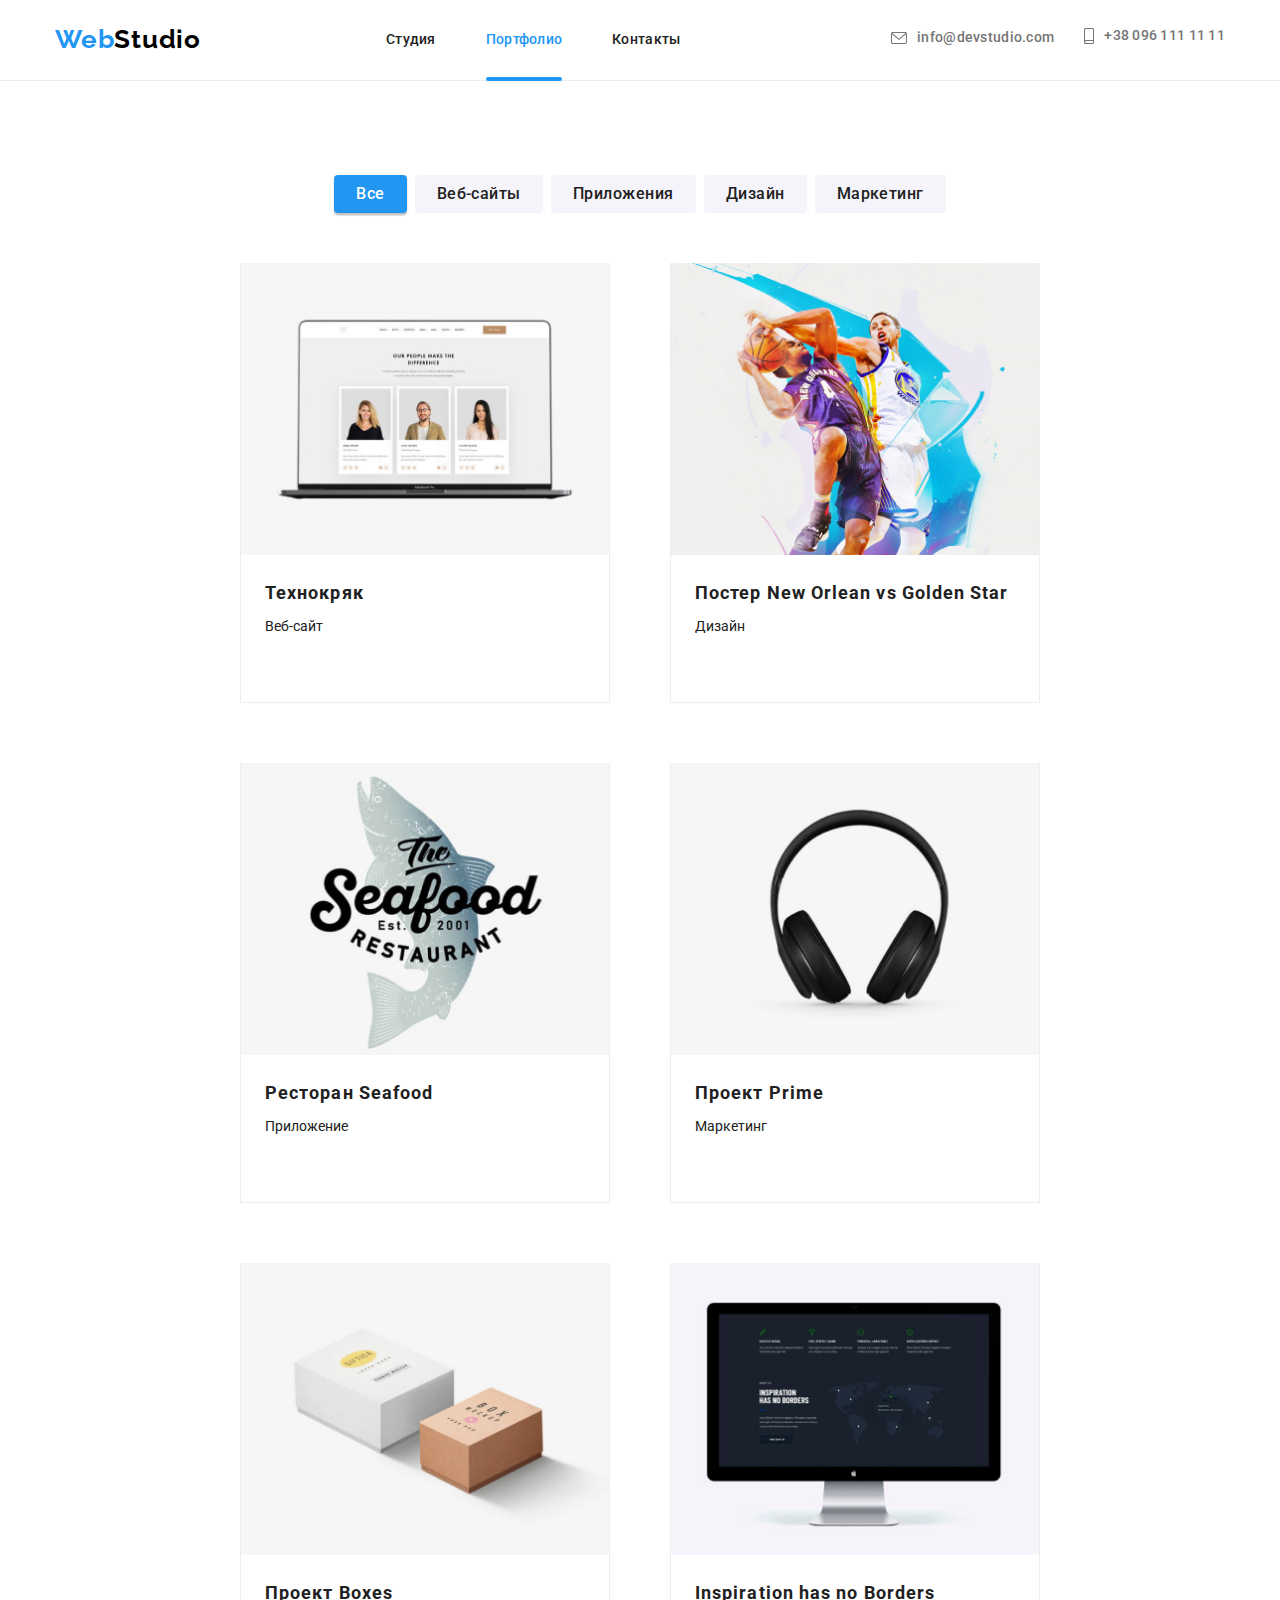
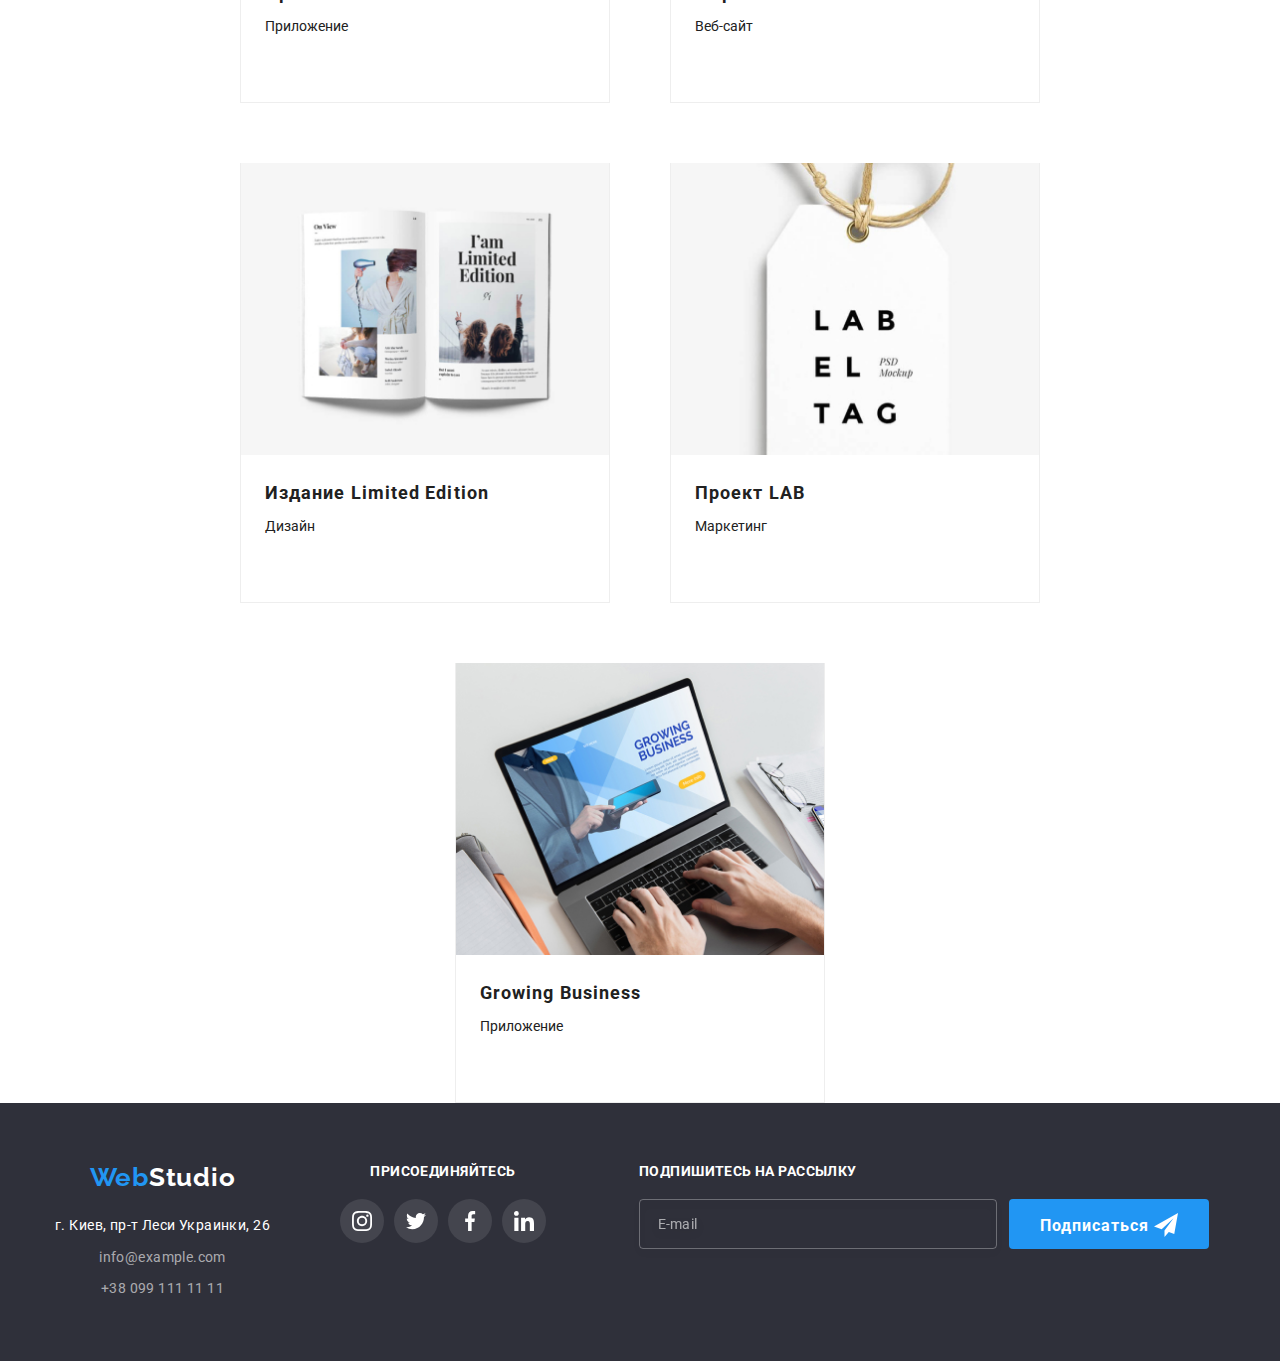
==== commit f0c9354d: "upd" ====
--- a/portfolio.html
+++ b/portfolio.html
@@ -63,7 +63,7 @@
                         <img 
                         class="img-port"                     
                         srcset="./images/portfolio/portfolio1-sm.jpg 450w, ./images/portfolio/portfolio1-sm-jpg-2x 900w,
-                            ./images/portfolio/portfolio1-md.jpg w354, ./images/portfolio/portfolio1-md-2x.jpg 708w, ./images/portfolio/portfolio1-l.jpg 370w, ./images/portfolio/portfolio1-l-2x.jpg 740w"
+                            ./images/portfolio/portfolio1-md.jpg 354w, ./images/portfolio/portfolio1-md-2x.jpg 708w, ./images/portfolio/portfolio1-l.jpg 370w, ./images/portfolio/portfolio1-l-2x.jpg 740w"
                         sizes="(min-width: 1200px) 370px, (min-width: 768px) 354px, (max-width: 767px) 450px, 100vw"
                         src="./images/portfolio/portfolio1-sm.jpg" 
                         alt="Технокряк">
@@ -83,7 +83,7 @@
                         <img 
                         class="img-port"                         
                         srcset="./images/portfolio/portfolio2-sm.jpg 450w, ./images/portfolio/portfolio2-sm-jpg-2x 900w,
-                            ./images/portfolio/portfolio2-md.jpg w354, ./images/portfolio/portfolio2-md-2x.jpg 708w, ./images/portfolio/portfolio2-l.jpg 370w, ./images/portfolio/portfolio2-l-2x.jpg 740w"
+                            ./images/portfolio/portfolio2-md.jpg 354w, ./images/portfolio/portfolio2-md-2x.jpg 708w, ./images/portfolio/portfolio2-l.jpg 370w, ./images/portfolio/portfolio2-l-2x.jpg 740w"
                         sizes="(min-width: 1200px) 370px, (min-width: 768px) 354px, (max-width: 767px) 450px, 100vw"
                         src="./images/portfolio/portfolio2-sm.jpg" 
                         alt="Постер New Orlean vs Golden Star">
@@ -103,7 +103,7 @@
                         <img 
                         class="img-port"                         
                         srcset="./images/portfolio/portfolio3-sm.jpg 450w, ./images/portfolio/portfolio3-sm-jpg-2x 900w,
-                            ./images/portfolio/portfolio3-md.jpg w354, ./images/portfolio/portfolio3-md-2x.jpg 708w, ./images/portfolio/portfolio3-l.jpg 370w, ./images/portfolio/portfolio3-l-2x.jpg 740w"
+                            ./images/portfolio/portfolio3-md.jpg 354w, ./images/portfolio/portfolio3-md-2x.jpg 708w, ./images/portfolio/portfolio3-l.jpg 370w, ./images/portfolio/portfolio3-l-2x.jpg 740w"
                         sizes="(min-width: 1200px) 370px, (min-width: 768px) 354px, (max-width: 767px) 450px, 100vw"
                         src="./images/portfolio/portfolio3-sm.jpg"  alt="Ресторан Seafood">
                         <div class="port-overlay">
@@ -122,7 +122,7 @@
                         <img 
                         class="img-port"                         
                         srcset="./images/portfolio/portfolio4-sm.jpg 450w, ./images/portfolio/portfolio4-sm-jpg-2x 900w,
-                            ./images/portfolio/portfolio4-md.jpg w354, ./images/portfolio/portfolio4-md-2x.jpg 708w, ./images/portfolio/portfolio4-l.jpg 370w, ./images/portfolio/portfolio4-l-2x.jpg 740w"
+                            ./images/portfolio/portfolio4-md.jpg 354w, ./images/portfolio/portfolio4-md-2x.jpg 708w, ./images/portfolio/portfolio4-l.jpg 370w, ./images/portfolio/portfolio4-l-2x.jpg 740w"
                         sizes="(min-width: 1200px) 370px, (min-width: 768px) 354px, (max-width: 767px) 450px, 100vw"
                         src="./images/portfolio/portfolio4-sm.jpg"  alt="Проект Prime">
                         <div class="port-overlay">
@@ -141,7 +141,7 @@
                         <img 
                         class="img-port"                         
                         srcset="./images/portfolio/portfolio5-sm.jpg 450w, ./images/portfolio/portfolio5-sm-jpg-2x 900w,
-                            ./images/portfolio/portfolio5-md.jpg w354, ./images/portfolio/portfolio5-md-2x.jpg 708w, ./images/portfolio/portfolio5-l.jpg 370w, ./images/portfolio/portfolio5-l-2x.jpg 740w"
+                            ./images/portfolio/portfolio5-md.jpg 354w, ./images/portfolio/portfolio5-md-2x.jpg 708w, ./images/portfolio/portfolio5-l.jpg 370w, ./images/portfolio/portfolio5-l-2x.jpg 740w"
                         sizes="(min-width: 1200px) 370px, (min-width: 768px) 354px, (max-width: 767px) 450px, 100vw"
                         src="./images/portfolio/portfolio5-sm.jpg"  alt="Проект Boxes">
                         <div class="port-overlay">
@@ -161,7 +161,7 @@
                         <img 
                         class="img-port"                         
                         srcset="./images/portfolio/portfolio6-sm.jpg 450w, ./images/portfolio/portfolio6-sm-jpg-2x 900w,
-                            ./images/portfolio/portfolio6-md.jpg w354, ./images/portfolio/portfolio6-md-2x.jpg 708w, ./images/portfolio/portfolio6-l.jpg 370w, ./images/portfolio/portfolio6-l-2x.jpg 740w"
+                            ./images/portfolio/portfolio6-md.jpg 354w, ./images/portfolio/portfolio6-md-2x.jpg 708w, ./images/portfolio/portfolio6-l.jpg 370w, ./images/portfolio/portfolio6-l-2x.jpg 740w"
                         sizes="(min-width: 1200px) 370px, (min-width: 768px) 354px, (max-width: 767px) 450px, 100vw"
                         src="./images/portfolio/portfolio6-sm.jpg"  alt="Inspiration has no Borders">
                         <div class="port-overlay">
@@ -180,7 +180,7 @@
                         <img 
                         class="img-port"                         
                         srcset="./images/portfolio/portfolio7-sm.jpg 450w, ./images/portfolio/portfolio7-sm-jpg-2x 900w,
-                            ./images/portfolio/portfolio7-md.jpg w354, ./images/portfolio/portfolio7-md-2x.jpg 708w, ./images/portfolio/portfolio7-l.jpg 370w, ./images/portfolio/portfolio7-l-2x.jpg 740w"
+                            ./images/portfolio/portfolio7-md.jpg 354w, ./images/portfolio/portfolio7-md-2x.jpg 708w, ./images/portfolio/portfolio7-l.jpg 370w, ./images/portfolio/portfolio7-l-2x.jpg 740w"
                         sizes="(min-width: 1200px) 370px, (min-width: 768px) 354px, (max-width: 767px) 450px, 100vw"
                         src="./images/portfolio/portfolio7-sm.jpg"  alt="Издание Limited Edition">
                         <div class="port-overlay">
@@ -199,7 +199,7 @@
                         <img 
                         class="img-port"                         
                         srcset="./images/portfolio/portfolio8-sm.jpg 450w, ./images/portfolio/portfolio8-sm-jpg-2x 900w,
-                            ./images/portfolio/portfolio8-md.jpg w354, ./images/portfolio/portfolio8-md-2x.jpg 708w, ./images/portfolio/portfolio8-l.jpg 370w, ./images/portfolio/portfolio8-l-2x.jpg 740w"
+                            ./images/portfolio/portfolio8-md.jpg 354w, ./images/portfolio/portfolio8-md-2x.jpg 708w, ./images/portfolio/portfolio8-l.jpg 370w, ./images/portfolio/portfolio8-l-2x.jpg 740w"
                         sizes="(min-width: 1200px) 370px, (min-width: 768px) 354px, (max-width: 767px) 450px, 100vw"
                         src="./images/portfolio/portfolio8-sm.jpg"  alt="Проект LAB">
                         <div class="port-overlay">
@@ -218,7 +218,7 @@
                         <img 
                         class="img-port"                         
                         srcset="./images/portfolio/portfolio9-sm.jpg 450w, ./images/portfolio/portfolio9-sm-jpg-2x 900w,
-                            ./images/portfolio/portfolio9-md.jpg w354, ./images/portfolio/portfolio9-md-2x.jpg 708w, ./images/portfolio/portfolio9-l.jpg 370w, ./images/portfolio/portfolio9-l-2x.jpg 740w"
+                            ./images/portfolio/portfolio9-md.jpg 354w, ./images/portfolio/portfolio9-md-2x.jpg 708w, ./images/portfolio/portfolio9-l.jpg 370w, ./images/portfolio/portfolio9-l-2x.jpg 740w"
                         sizes="(min-width: 1200px) 370px, (min-width: 768px) 354px, (max-width: 767px) 450px, 100vw"
                         src="./images/portfolio/portfolio9-sm.jpg"  alt="Growing Business">
                         <div class="port-overlay">
@@ -323,7 +323,6 @@
         <li class="mobile-menu-socials-item"><a class="mobile-menu-socials-link link" href="">LinkedIn</a></li>
     </ul>
 </div>
-    <script src="./js/modal.js"></script>
     <script src="./js/mobile-menu.js"></script>
 </body>
 </html>
--- a/css/main.min.css
+++ b/css/main.min.css
@@ -1 +1 @@
-:root{--main-font: "Roboto", "sans-serif";--secondary-font: "Raleway", "sans-serif";--accent-txt-color: #2196F3;--dark-txt-cl: #212121;--grey-txt-cl: #757575;--light-txt-cl: #FFFFFF;--title-txt-cl: #000000;--bckgrnd-cl: #2F303A;--bckgrnd-btn: #188CE8;--bckgrnd-icon: #F5F4FA;--icon-cl: #afb1b8;--items: 3;--indent: 30px;--anim: 250ms cubic-bezier(0.4, 0, 0.2, 1)}.card-set{display:-webkit-box;display:-ms-flexbox;display:flex;-ms-flex-wrap:wrap;flex-wrap:wrap;gap:var(--indent)}.visually-hidden{position:absolute;white-space:nowrap;width:1px;height:1px;overflow:hidden;border:0;padding:0;clip:rect(0 0 0 0);-webkit-clip-path:inset(50%);clip-path:inset(50%);margin:-1px}.btn{background-color:var(--accent-txt-color);font-weight:700;width:200px;height:50px;font-size:16px;line-height:1.8;text-align:center;letter-spacing:.06em;color:var(--light-txt-cl);cursor:pointer;border-radius:4px;border:none;-webkit-transition:background-color var(--anim),-webkit-box-shadow var(--anim);transition:background-color var(--anim),-webkit-box-shadow var(--anim);transition:background-color var(--anim),box-shadow var(--anim);transition:background-color var(--anim),box-shadow var(--anim),-webkit-box-shadow var(--anim)}.btn:hover,.btn:focus{background-color:var(--bckgrnd-btn);width:200px;height:50px;left:700px;top:430px;border-radius:4px;-webkit-box-shadow:0px 4px 4px rgba(0,0,0,.15);box-shadow:0px 4px 4px rgba(0,0,0,.15)}.btn-port{display:inline-block;font-weight:500;font-size:16px;line-height:26px;text-align:center;letter-spacing:.03em;color:var(--dark-txt-cl);background-color:#f5f4fa;cursor:pointer;border-radius:4px;border:none;padding:6px 22px;-webkit-transition:background-color var(--anim),color var(--anim),-webkit-box-shadow var(--anim);transition:background-color var(--anim),color var(--anim),-webkit-box-shadow var(--anim);transition:background-color var(--anim),color var(--anim),box-shadow var(--anim);transition:background-color var(--anim),color var(--anim),box-shadow var(--anim),-webkit-box-shadow var(--anim)}.btn-port:hover,.btn-port:focus{background-color:var(--accent-txt-color);color:var(--light-txt-cl);-webkit-box-shadow:0px 3px 1px rgba(0,0,0,.1),0px 1px 2px rgba(0,0,0,.08),0px 2px 2px rgba(0,0,0,.12);box-shadow:0px 3px 1px rgba(0,0,0,.1),0px 1px 2px rgba(0,0,0,.08),0px 2px 2px rgba(0,0,0,.12);border-radius:4px}.btn-current{background-color:var(--accent-txt-color);color:var(--light-txt-cl);-webkit-box-shadow:0px 3px 1px rgba(0,0,0,.1),0px 1px 2px rgba(0,0,0,.08),0px 2px 2px rgba(0,0,0,.12);box-shadow:0px 3px 1px rgba(0,0,0,.1),0px 1px 2px rgba(0,0,0,.08),0px 2px 2px rgba(0,0,0,.12)}.btn__text{font-weight:700;font-size:16px;line-height:1.8;display:-webkit-box;display:-ms-flexbox;display:flex;-webkit-box-align:center;-ms-flex-align:center;align-items:center;text-align:center;color:var(--light-txt-cl);fill:var(--bckgrnd-icon);padding:10px 28px;gap:10px}.btn-footer:hover,.btn-footer:focus{background-color:var(--bckgrnd-btn)}.modal-sent{display:inline-block;-webkit-box-pack:center;-ms-flex-pack:center;justify-content:center;background-color:var(--accent-txt-color);font-weight:700;width:200px;height:50px;font-size:16px;line-height:1.8;text-align:center;letter-spacing:.06em;color:var(--light-txt-cl);cursor:pointer;border-radius:4px;border:none;margin:auto;-webkit-box-shadow:0px 4px 4px rgba(0,0,0,.15);box-shadow:0px 4px 4px rgba(0,0,0,.15);border-radius:4px;-webkit-transition:background-color var(--anim),-webkit-box-shadow var(--anim);transition:background-color var(--anim),-webkit-box-shadow var(--anim);transition:background-color var(--anim),box-shadow var(--anim);transition:background-color var(--anim),box-shadow var(--anim),-webkit-box-shadow var(--anim)}.modal-sent:hover,.modal-sent:focus{background-color:var(--bckgrnd-btn);-webkit-box-shadow:0px 4px 4px rgba(0,0,0,.15);box-shadow:0px 4px 4px rgba(0,0,0,.15);border-radius:4px}.modal-close-btn{position:absolute;top:0;right:0;border-radius:50%;display:-webkit-box;display:-ms-flexbox;display:flex;-webkit-box-align:center;-ms-flex-align:center;align-items:center;-webkit-box-pack:center;-ms-flex-pack:center;justify-content:center;background-color:var(--light-txt-cl);width:30px;height:30px;padding:0;border:1px solid rgba(0,0,0,.1);cursor:pointer;margin:8px;-webkit-transition:fill var(--anim);transition:fill var(--anim)}.modal-close-btn:hover,.modal-close-btn:focus+svg{fill:var(--accent-txt-color);cursor:pointer}.portfolio-list{display:-webkit-box;display:-ms-flexbox;display:flex;-ms-flex-wrap:wrap;flex-wrap:wrap;-webkit-box-pack:start;-ms-flex-pack:start;justify-content:flex-start;gap:8px;margin-bottom:50px}@media screen and (min-width: 768px){.portfolio-list{-ms-flex-wrap:wrap;flex-wrap:wrap;-webkit-box-pack:center;-ms-flex-pack:center;justify-content:center}}.subscribe__icon{-webkit-transform:translateY(25%);transform:translateY(25%);fill:var(--light-txt-cl)}.team__socials-list{display:-webkit-box;display:-ms-flexbox;display:flex;-webkit-box-pack:center;-ms-flex-pack:center;justify-content:center;gap:10px}.team__socials-link{-webkit-box-align:center;-ms-flex-align:center;align-items:center;-webkit-box-pack:center;-ms-flex-pack:center;justify-content:center;width:44px;height:44px;border-radius:50%;display:-webkit-box;display:-ms-flexbox;display:flex;fill:var(--icon-cl);cursor:pointer;-webkit-transition:fill var(--anim),background-color var(--anim);transition:fill var(--anim),background-color var(--anim)}.team__socials-item:hover .team__socials-link,.team__socials-item:focus .team__socials-link{fill:var(--light-txt-cl);background-color:var(--accent-txt-color)}.footer__social-link{-webkit-box-align:center;-ms-flex-align:center;align-items:center;-webkit-box-pack:center;-ms-flex-pack:center;justify-content:center;width:44px;height:44px;border-radius:50%;background-color:rgba(255,255,255,.1);display:-webkit-box;display:-ms-flexbox;display:flex;fill:var(--light-txt-cl);cursor:pointer;-webkit-transition:background-color var(--anim);transition:background-color var(--anim)}.footer__social-link:hover,.footer__social-link:focus{border-radius:50%;background-color:var(--accent-txt-color)}.footer__box{display:-webkit-box;display:-ms-flexbox;display:flex;gap:10px}.logo{font-family:var(--secondary-font);font-style:normal;font-weight:700;line-height:1.1;letter-spacing:.03em;color:var(--accent-txt-color);font-size:24px}@media screen and (min-width: 1200px){.logo{width:145px;height:31px;font-size:26px}}.logo--dark{color:var(--title-txt-cl)}.logo--light{color:var(--light-txt-cl)}.nav__logo{display:block}@media screen and (min-width: 1200px){.nav__logo{margin-right:93px}}@media screen and (max-width: 767px){.footer__logo{display:-webkit-box;display:-ms-flexbox;display:flex;-webkit-box-pack:center;-ms-flex-pack:center;justify-content:center}}.section{padding-top:60px;padding-bottom:60px}@media screen and (min-width: 1200px){.section{padding-top:94px;padding-bottom:0}}.hero__title{display:-webkit-box;display:-ms-flexbox;display:flex;margin-bottom:30px;font-size:26px;line-height:1.6;text-align:center;-webkit-box-pack:center;-ms-flex-pack:center;justify-content:center;letter-spacing:.06em;text-transform:uppercase;color:var(--light-txt-cl)}@media screen and (min-width: 1200px){.hero__title{font-weight:900}}.title::-moz-selection{background-color:var(--accent-txt-color)}.title::selection{background-color:var(--accent-txt-color)}.subtitle{margin-bottom:10px;font-weight:700;font-size:14px;line-height:1.1;letter-spacing:.03em;text-transform:uppercase;color:var(--dark-txt-cl)}@media screen and (min-width: 480px){.subtitle{display:-webkit-box;display:-ms-flexbox;display:flex;-webkit-box-pack:center;-ms-flex-pack:center;justify-content:center}}.description{font-weight:400;font-size:14px;line-height:1.7;letter-spacing:.03em;color:var(--grey-txt-cl)}.headline{margin-bottom:30px;font-weight:700;font-size:28px;line-height:1.2;text-align:center;letter-spacing:.03em;color:var(--dark-txt-cl)}@media screen and (min-width: 1200px){.headline{margin-bottom:50px}}.name{margin-bottom:10px;font-weight:500;font-size:16px;line-height:1.2;text-align:center;letter-spacing:.03em;color:var(--dark-txt-cl)}.footer__title{text-align:center;font-weight:700;font-size:14px;line-height:16px;letter-spacing:.03em;text-transform:uppercase;color:var(--light-txt-cl);margin-bottom:20px}@media screen and (min-width: 1200px){.footer__title{text-align:left}}.container{width:100%;padding-left:15px;padding-right:15px;margin-left:auto;margin-right:auto}@media screen and (min-width: 480px){.container{max-width:480px}}@media screen and (min-width: 768px){.container{max-width:768px}}@media screen and (min-width: 1200px){.container{max-width:1200px}}.header__container{display:-webkit-box;display:-ms-flexbox;display:flex;-webkit-box-align:center;-ms-flex-align:center;align-items:center;height:60px}@media screen and (min-width: 768px){.header__container{height:80px}}@media screen and (min-width: 1200px){.hero__container{height:600px}}.mobile-menu-btn{background-color:rgba(0,0,0,0);border:none;width:40px;height:40px;display:-webkit-box;display:-ms-flexbox;display:flex;-webkit-box-align:center;-ms-flex-align:center;align-items:center;-webkit-box-pack:center;-ms-flex-pack:center;justify-content:center;margin-left:auto;z-index:10;-webkit-transition:color var(--anim);transition:color var(--anim)}.mobile-menu-btn:hover,.mobile-menu-btn:focus{fill:var(--accent-txt-color)}@media screen and (min-width: 768px){.mobile-menu-btn{display:none}}.mobile-menu-btn.is-open .mobile-menu-burger{opacity:0}.mobile-menu-close{opacity:0}.mobile-menu-btn.is-open .mobile-menu-close{opacity:1}.mobile-menu{position:fixed;top:0;left:0;-webkit-transform:translateX(100%);transform:translateX(100%);-webkit-transition:-webkit-transform var(--anim);transition:-webkit-transform var(--anim);transition:transform var(--anim);transition:transform var(--anim), -webkit-transform var(--anim);width:100vw;height:100vh;padding:48px 40px;display:-webkit-box;display:-ms-flexbox;display:flex;-webkit-box-orient:vertical;-webkit-box-direction:normal;-ms-flex-direction:column;flex-direction:column;background-color:var(--light-txt-cl)}@media screen and (min-width: 768px){.mobile-menu{display:none}}.mobile-menu.is-open{-webkit-transform:translateX(0);transform:translateX(0)}.mobile-menu-nav{margin-bottom:auto;font-weight:500;font-size:40px;line-height:47px;letter-spacing:.02em;color:var(--dark-txt-cl)}.mobile-menu-nav-item:not(:last-child){margin-bottom:32px}.mobile-menu-contacts{margin-bottom:64px;font-weight:500;font-size:24px;line-height:28px;letter-spacing:.02em;color:var(--grey-txt-cl)}.mobile-menu-contacts-item:not(:last-child){margin-bottom:32px;font-weight:500;font-size:34px;line-height:40px;letter-spacing:.02em;color:var(--accent-txt-color)}.mobile-menu-socials{display:-webkit-box;display:-ms-flexbox;display:flex;-ms-flex-wrap:wrap;flex-wrap:wrap;-webkit-box-align:center;-ms-flex-align:center;align-items:center;gap:10px;font-weight:500;font-size:18px;line-height:22px;letter-spacing:.02em;color:var(--accent-txt-color)}.mobile-menu-socials-item:not(:last-child) .mobile-menu-socials-link{padding-right:10px;border-right:1px solid rgba(33,33,33,.2)}.link{text-decoration:none;color:currentColor}body{font-family:"Roboto","Sans";font-size:14px;line-height:1.7;text-decoration:none;color:var(--dark-txt-cl)}body.no-scroll{overflow:hidden}img{display:block;max-width:100%;height:auto}h1,h2,h3,p{margin:0}li{text-decoration:none;list-style:none;margin:0;padding:0}ul{padding:0;margin:0}a{text-decoration:none}.benefits__icon-box{display:-webkit-box;display:-ms-flexbox;display:flex;-webkit-box-pack:center;-ms-flex-pack:center;justify-content:center;-webkit-box-align:center;-ms-flex-align:center;align-items:center;background-color:var(--bckgrnd-icon);border-radius:4px;margin-bottom:30px;height:120px}@media screen and (min-width: 480px){.benefits__icon-box{width:450px}}@media screen and (min-width: 768px){.benefits__icon-box{width:354px}}@media screen and (min-width: 1200px){.benefits__icon-box{width:270px}}.benefits__list{display:-webkit-box;display:-ms-flexbox;display:flex;-ms-flex-wrap:wrap;flex-wrap:wrap;gap:30px}.benefits__item{-ms-flex-preferred-size:270px;flex-basis:270px}.header{border-bottom:1px solid #ececec}.nav{display:-webkit-box;display:-ms-flexbox;display:flex;-webkit-box-align:center;-ms-flex-align:center;align-items:center}@media screen and (min-width: 768px){.nav{margin-left:auto;margin-right:auto}}@media screen and (min-width: 1200px){.nav{margin-left:93px}}@media screen and (max-width: 767px){.nav__list{display:none}}@media screen and (min-width: 768px){.nav__list{display:-webkit-box;display:-ms-flexbox;display:flex;gap:50px}}.nav__link{display:block;padding-top:32px;padding-bottom:32px;text-decoration:none;list-style:none;font-weight:500;font-size:14px;line-height:1.1;letter-spacing:.02em;color:var(--dark-txt-cl);-webkit-transition:color var(--anim);transition:color var(--anim)}.header-link:hover,.header-link:focus{color:var(--accent-txt-color)}.nav__contacts-group{display:none}@media screen and (min-width: 768px){.nav__contacts-group{display:block}}@media screen and (min-width: 1200px){.nav__contacts-group{display:-webkit-box;display:-ms-flexbox;display:flex;gap:30px}}.nav__contacts{display:-webkit-inline-box;display:-ms-inline-flexbox;display:inline-flex;-webkit-box-align:center;-ms-flex-align:center;align-items:center;font-weight:500;font-size:14px;line-height:1.1;letter-spacing:.02em;color:var(--grey-txt-cl);fill:var(--grey-txt-cl);-webkit-transition:color var(--anim),fill var(--anim);transition:color var(--anim),fill var(--anim)}@media screen and (min-width: 768px){.nav__contacts{font-size:12px}}@media screen and (min-width: 1200px){.nav__contacts{font-size:14px}}.nav__contacts .icons{margin-right:10px}.nav__contacts:hover,.nav__contactsfocus{fill:var(--accent-txt-color);font-weight:500;font-size:14px;line-height:1.1;letter-spacing:.02em;color:var(--accent-txt-color)}@media screen and (min-width: 768px)and (max-width: 1199px){.nav__contacts:first-child{margin-bottom:10px}}.current-link{position:relative;color:var(--accent-txt-color)}@media screen and (min-width: 768px){.current-link::after{content:"";position:absolute;bottom:-1px;left:0;width:100%;height:4px;display:inline-block;margin-right:10px;background-color:var(--accent-txt-color);border-radius:2px}}.hero{max-width:1600px;max-height:600px;background-repeat:no-repeat;background-size:cover;margin:0 auto;background-position:center;text-align:center;padding-top:118px;padding-bottom:118px;background-color:var(--bckgrnd-cl);border:1px solid #000;background-image:-webkit-gradient(linear, left top, left bottom, from(rgba(47, 48, 58, 0.4)), to(rgba(47, 48, 58, 0.4))),url(../images/hero/hero-sm.jpg);background-image:linear-gradient(rgba(47, 48, 58, 0.4), rgba(47, 48, 58, 0.4)),url(../images/hero/hero-sm.jpg)}@media(min-device-pixel-ratio: 2),(-wekit-min-device-pixel-ratio: 2),(-webkit-min-device-pixel-ratio: 2),(min-resolution: 192dpi),(min-resolution: 2dppx){.hero{background-image:-webkit-gradient(linear, left top, left bottom, from(rgba(47, 48, 58, 0.4)), to(rgba(47, 48, 58, 0.4))),url(../images/hero/hero-sm-2x.jpg);background-image:linear-gradient(rgba(47, 48, 58, 0.4), rgba(47, 48, 58, 0.4)),url(../images/hero/hero-sm-2x.jpg)}}@media screen and (min-width: 768px)and (max-width: 1199px){.hero{background-image:-webkit-gradient(linear, left top, left bottom, from(rgba(47, 48, 58, 0.4)), to(rgba(47, 48, 58, 0.4))),url(../images/hero/hero-md.jpg);background-image:linear-gradient(rgba(47, 48, 58, 0.4), rgba(47, 48, 58, 0.4)),url(../images/hero/hero-md.jpg)}}@media screen and (min-width: 768px)and (max-width: 1199px)and (min-device-pixel-ratio: 2),screen and (min-width: 768px)and (max-width: 1199px)and (-wekit-min-device-pixel-ratio: 2),screen and (min-width: 768px)and (max-width: 1199px)and (-webkit-min-device-pixel-ratio: 2),screen and (min-width: 768px)and (max-width: 1199px)and (min-resolution: 192dpi),screen and (min-width: 768px)and (max-width: 1199px)and (min-resolution: 2dppx){.hero{background-image:-webkit-gradient(linear, left top, left bottom, from(rgba(47, 48, 58, 0.4)), to(rgba(47, 48, 58, 0.4))),url(../images/hero/hero-md-2x.jpg);background-image:linear-gradient(rgba(47, 48, 58, 0.4), rgba(47, 48, 58, 0.4)),url(../images/hero/hero-md-2x.jpg)}}@media screen and (min-width: 1200px){.hero{background-image:-webkit-gradient(linear, left top, left bottom, from(rgba(47, 48, 58, 0.4)), to(rgba(47, 48, 58, 0.4))),url(../images/hero/hero-l.jpg);background-image:linear-gradient(rgba(47, 48, 58, 0.4), rgba(47, 48, 58, 0.4)),url(../images/hero/hero-l.jpg);padding-top:200px;padding-bottom:200px}}@media screen and (min-width: 1200px)and (min-device-pixel-ratio: 2),screen and (min-width: 1200px)and (-wekit-min-device-pixel-ratio: 2),screen and (min-width: 1200px)and (-webkit-min-device-pixel-ratio: 2),screen and (min-width: 1200px)and (min-resolution: 192dpi),screen and (min-width: 1200px)and (min-resolution: 2dppx){.hero{background-image:-webkit-gradient(linear, left top, left bottom, from(rgba(47, 48, 58, 0.4)), to(rgba(47, 48, 58, 0.4))),url(../images/hero/hero-l-2x.jpg);background-image:linear-gradient(rgba(47, 48, 58, 0.4), rgba(47, 48, 58, 0.4)),url(../images/hero/hero-l-2x.jpg);padding-top:200px;padding-bottom:200px}}.team{background-color:#f5f4fa}.team__list{display:-webkit-box;display:-ms-flexbox;display:flex;-webkit-box-pack:center;-ms-flex-pack:center;justify-content:center;-webkit-box-align:center;-ms-flex-align:center;align-items:center;-ms-flex-wrap:wrap;flex-wrap:wrap;gap:30px}.team__item{background-color:var(--light-txt-cl);-webkit-box-shadow:0px 1px 3px rgba(0,0,0,.12),0px 1px 1px rgba(0,0,0,.14),0px 2px 1px rgba(0,0,0,.2);box-shadow:0px 1px 3px rgba(0,0,0,.12),0px 1px 1px rgba(0,0,0,.14),0px 2px 1px rgba(0,0,0,.2);border-radius:0px 0px 4px 4px}.team__name{padding-top:30px;padding-bottom:30px}.team__description{font-weight:400;font-size:16px;line-height:1.2;text-align:center;letter-spacing:.03em;color:var(--grey-txt-cl);margin-bottom:16px}@media screen and (max-width: 1199px){.work{display:none}}.work__list{display:-webkit-box;display:-ms-flexbox;display:flex;gap:30px}.work__item{display:-webkit-box;display:-ms-flexbox;display:flex;position:relative;width:100%;height:auto;-webkit-box-align:center;-ms-flex-align:center;align-items:center;-webkit-box-pack:center;-ms-flex-pack:center;justify-content:center}.work__desc{display:-webkit-box;display:-ms-flexbox;display:flex;position:absolute;bottom:0;width:100%;height:70px;-webkit-box-pack:center;-ms-flex-pack:center;justify-content:center;-webkit-box-align:center;-ms-flex-align:center;align-items:center;font-weight:700;line-height:1.14;text-transform:uppercase;background-color:rgba(47,48,58,.8);color:var(--light-txt-cl)}.footer{background-color:#2f303a;text-decoration:none;padding:60px}@media screen and (min-width: 1200px){.footer{padding:60px 0 60px 0}}.contacts{margin-top:20px;font-style:normal;font-size:14px;line-height:1.7;letter-spacing:.03em;color:var(--light-txt-cl)}.footer__contacts-item{font-style:normal;font-size:14px;line-height:1.7;letter-spacing:.03em;color:rgba(255,255,255,.6);-webkit-transition:color var(--anim);transition:color var(--anim)}.footer__contacts-item:hover,.footer__contacts-item:focus{color:var(--accent-txt-color)}@media screen and (max-width: 767px){.footer__contacts-item{display:-webkit-box;display:-ms-flexbox;display:flex;-webkit-box-pack:center;-ms-flex-pack:center;justify-content:center}}.footer__adress:not(:last-child){margin-bottom:8px}.footer__container{display:-webkit-box;display:-ms-flexbox;display:flex}@media screen and (max-width: 767px){.footer__container{-webkit-box-orient:vertical;-webkit-box-direction:normal;-ms-flex-direction:column;flex-direction:column;-webkit-box-align:center;-ms-flex-align:center;align-items:center;gap:60px}}@media screen and (min-width: 768px){.footer__container{display:-webkit-box;display:-ms-flexbox;display:flex;-ms-flex-wrap:wrap;flex-wrap:wrap}}@media screen and (min-width: 1200px){.footer__container{-ms-flex-wrap:nowrap;flex-wrap:nowrap}}.footer__join{display:-webkit-box;display:-ms-flexbox;display:flex;-webkit-box-orient:vertical;-webkit-box-direction:normal;-ms-flex-direction:column;flex-direction:column;-webkit-box-align:center;-ms-flex-align:center;align-items:center;-ms-flex-wrap:wrap;flex-wrap:wrap}@media screen and (min-width: 768px)and (max-width: 1199px){.subscribe{margin-top:60px}}@media screen and (min-width: 1200px){.subscribe{margin-left:93px}}.subscription{margin-bottom:20px}.subscribe__field{width:450px;height:50px;background-color:rgba(0,0,0,0);border:1px solid rgba(255,255,255,.3);-webkit-filter:drop-shadow(0px 4px 4px rgba(0, 0, 0, 0.15));filter:drop-shadow(0px 4px 4px rgba(0, 0, 0, 0.15));border-radius:4px}@media screen and (min-width: 1200px){.subscribe__field{width:358px}}.subscribe__field::-webkit-input-placeholder{font-weight:400;font-size:14px;line-height:16px;letter-spacing:.01em;color:rgba(255,255,255,.6);padding:15px 16px}.subscribe__field::-moz-placeholder{font-weight:400;font-size:14px;line-height:16px;letter-spacing:.01em;color:rgba(255,255,255,.6);padding:15px 16px}.subscribe__field:-ms-input-placeholder{font-weight:400;font-size:14px;line-height:16px;letter-spacing:.01em;color:rgba(255,255,255,.6);padding:15px 16px}.subscribe__field::-ms-input-placeholder{font-weight:400;font-size:14px;line-height:16px;letter-spacing:.01em;color:rgba(255,255,255,.6);padding:15px 16px}.subscribe__field::placeholder{font-weight:400;font-size:14px;line-height:16px;letter-spacing:.01em;color:rgba(255,255,255,.6);padding:15px 16px}@media screen and (min-width: 1200px){.subscribe__field::-webkit-input-placeholder{font-size:14px}.subscribe__field::-moz-placeholder{font-size:14px}.subscribe__field:-ms-input-placeholder{font-size:14px}.subscribe__field::-ms-input-placeholder{font-size:14px}.subscribe__field::placeholder{font-size:14px}}@media screen and (max-width: 1199px){.subscribe__email{display:-webkit-box;display:-ms-flexbox;display:flex;-ms-flex-wrap:wrap;flex-wrap:wrap;-webkit-box-pack:center;-ms-flex-pack:center;justify-content:center}}@media screen and (min-width: 1200px){.subscribe__email{display:-webkit-box;display:-ms-flexbox;display:flex;gap:12px}}@media screen and (min-width: 768px){.footer__main{margin-right:165px;text-align:center}}@media screen and (min-width: 1200px){.footer__main{margin-right:70px}}.backdrop{position:fixed;top:0;left:0;width:100%;height:100%;background:rgba(0,0,0,.2);opacity:1;visibility:visible;pointer-events:initial;-webkit-transition:opacity var(--anim),visability var(--anim);transition:opacity var(--anim),visability var(--anim)}.modal{position:absolute;top:50%;left:50%;-webkit-transform:translate(-50%, -50%);transform:translate(-50%, -50%);z-index:1000;background-color:var(--light-txt-cl);border-radius:4px;-webkit-box-shadow:0px 1px 3px rgba(0,0,0,.12),0px 1px 1px rgba(0,0,0,.14),0px 2px 1px rgba(0,0,0,.2);box-shadow:0px 1px 3px rgba(0,0,0,.12),0px 1px 1px rgba(0,0,0,.14),0px 2px 1px rgba(0,0,0,.2);padding:40px}@media screen and (min-width: 480px){.modal{min-width:450px;min-height:609px}}@media screen and (min-width: 1200px){.modal{min-width:528px;min-height:581px}}.backdrop.is-hidden{opacity:0;visibility:hidden;pointer-events:none}.contact-form{display:-webkit-box;display:-ms-flexbox;display:flex;-webkit-box-orient:vertical;-webkit-box-direction:normal;-ms-flex-direction:column;flex-direction:column;gap:10px;font-size:12px;line-height:1.1666666667}.form-checkbox{display:-webkit-box;display:-ms-flexbox;display:flex;-webkit-box-align:center;-ms-flex-align:center;align-items:center;-webkit-box-pack:center;-ms-flex-pack:center;justify-content:center;gap:7px;margin-bottom:20px}.form-checkbox-agreement{font-weight:400;font-size:14px;line-height:1.7;letter-spacing:.03em;color:var(--grey-txt-cl);-webkit-user-select:none;-moz-user-select:none;-ms-user-select:none;user-select:none}@media screen and (min-width: 480px){.form-checkbox-agreement{font-size:12px;line-height:1.2}}.terms{color:var(--accent-txt-color);text-decoration:underline}.form-checkbox-custom{display:-webkit-inline-box;display:-ms-inline-flexbox;display:inline-flex;-webkit-box-align:center;-ms-flex-align:center;align-items:center;-webkit-box-pack:center;-ms-flex-pack:center;justify-content:center;width:16px;height:15px;outline:2px solid var(--dark-txt-cl);border-radius:2px;outline-offset:-2px;-webkit-transition:outline-color var(--anim),background-color var(--anim);transition:outline-color var(--anim),background-color var(--anim)}.form-checkbox-icon{fill:var(--light-txt-cl)}.form-checkbox-input:checked+.form-checkbox-custom{background-color:var(--accent-txt-color);outline:2px solid var(--accent-txt-color)}.contact-form-field{display:block;position:relative;margin-top:4px;color:var(--grey-txt-cl)}.contact-form-icon{position:absolute;top:50%;left:12px;-webkit-transform:translateY(-50%);transform:translateY(-50%)}.call-back{display:block;font-weight:700;font-size:20px;line-height:23px;text-align:center;letter-spacing:.03em;color:var(--dark-txt-cl);margin-bottom:12px}.contact-input{width:100%;height:40px;border:1px solid rgba(33,33,33,.2);border-radius:4px;padding-left:42px;-webkit-transition:fill var(--anim),outline var(--anim),border-color var(--anim),border-radius var(--anim);transition:fill var(--anim),outline var(--anim),border-color var(--anim),border-radius var(--anim)}.contact-input:focus,.contact-input:focus+.contact-form-icon,.contact-input:hover,.contact-input:hover+.contact-form-icon,.contact-input:focus-within{fill:var(--accent-txt-color);outline:none;border-color:var(--accent-txt-color);border-radius:4px}.contact-form-field:focus,.contact-form-field:hover{border-color:var(--accent-txt-color);border-radius:4px;fill:var(--accent-txt-color)}.comment{width:100%;height:120px;resize:none;padding:12px 16px}::-webkit-input-placeholder{font-weight:400;font-size:14px;line-height:16px;letter-spacing:.01em;color:rgba(117,117,117,.5)}::-moz-placeholder{font-weight:400;font-size:14px;line-height:16px;letter-spacing:.01em;color:rgba(117,117,117,.5)}:-ms-input-placeholder{font-weight:400;font-size:14px;line-height:16px;letter-spacing:.01em;color:rgba(117,117,117,.5)}::-ms-input-placeholder{font-weight:400;font-size:14px;line-height:16px;letter-spacing:.01em;color:rgba(117,117,117,.5)}::placeholder{font-weight:400;font-size:14px;line-height:16px;letter-spacing:.01em;color:rgba(117,117,117,.5)}.contact-text{font-weight:400;font-size:12px;line-height:14px;letter-spacing:.01em;color:var(--grey-txt-cl)}.clients{padding:60px 0}@media screen and (min-width: 1200px){.clients{padding:94px 0}}.clients__list{display:-webkit-box;display:-ms-flexbox;display:flex;gap:30px;-ms-flex-wrap:wrap;flex-wrap:wrap}.clients__item{display:-webkit-box;display:-ms-flexbox;display:flex;-webkit-box-pack:center;-ms-flex-pack:center;justify-content:center;-webkit-box-align:center;-ms-flex-align:center;align-items:center;width:210px;height:92px;border-radius:4px;fill:var(--icon-cl);border:1px solid var(--icon-cl);padding:0;-webkit-transition:fill var(--anim),border var(--anim);transition:fill var(--anim),border var(--anim)}@media screen and (min-width: 768px){.clients__item{width:226px}}@media screen and (min-width: 1200px){.clients__item{width:170px}}.clients__item:hover,.clients__item:focus{fill:var(--accent-txt-color);border:1px solid var(--accent-txt-color);cursor:pointer}.port-ex{display:-webkit-box;display:-ms-flexbox;display:flex;gap:30px;-ms-flex-wrap:wrap;flex-wrap:wrap;margin:calc(-1*var(--indent)/2)}.title-desc{width:100%;padding:20px 24px}.port-ex-item{display:-webkit-box;display:-ms-flexbox;display:flex;-ms-flex-wrap:wrap;flex-wrap:wrap;-webkit-box-pack:center;-ms-flex-pack:center;justify-content:center;border-left:1px solid #eee;border-right:1px solid #eee;border-bottom:1px solid #eee;-webkit-transition:-webkit-box-shadow var(--anim);transition:-webkit-box-shadow var(--anim);transition:box-shadow var(--anim);transition:box-shadow var(--anim), -webkit-box-shadow var(--anim)}@media screen and (min-width: 1200px){.port-ex-item{-ms-flex-preferred-size:calc((100% - var(--indent)*var(--items))/var(--items));flex-basis:calc((100% - var(--indent)*var(--items))/var(--items));margin:calc(var(--indent)/2)}}.port-ex-item:hover,.port-ex-item:focus{-webkit-box-shadow:0px 1px 1px rgba(0,0,0,.12),0px 4px 4px rgba(0,0,0,.06),1px 4px 6px rgba(0,0,0,.16);box-shadow:0px 1px 1px rgba(0,0,0,.12),0px 4px 4px rgba(0,0,0,.06),1px 4px 6px rgba(0,0,0,.16);cursor:pointer}.port-ex-item:hover .port-overlay{-webkit-transform:translateY(0);transform:translateY(0)}.mini-title-port{margin-bottom:4px;font-weight:700;font-size:18px;line-height:2;letter-spacing:.06em}.port-overlay{position:absolute;top:0;left:0;-webkit-transform:translateY(101%);transform:translateY(101%);width:100%;height:100%;display:-webkit-box;display:-ms-flexbox;display:flex;-webkit-box-align:center;-ms-flex-align:center;align-items:center;-webkit-box-pack:center;-ms-flex-pack:center;justify-content:center;background-color:rgba(33,150,243,.9);padding:63px 24px;-webkit-transition:-webkit-transform var(--anim);transition:-webkit-transform var(--anim);transition:transform var(--anim);transition:transform var(--anim), -webkit-transform var(--anim)}.port-desc{font-weight:400;font-size:18px;line-height:28px;letter-spacing:.03em;color:var(--light-txt-cl)}.port-card{position:relative;overflow:hidden}.cards__link{color:currentColor}/*# sourceMappingURL=main.min.css.map */+:root{--main-font: "Roboto", "sans-serif";--secondary-font: "Raleway", "sans-serif";--accent-txt-color: #2196F3;--dark-txt-cl: #212121;--grey-txt-cl: #757575;--light-txt-cl: #FFFFFF;--title-txt-cl: #000000;--bckgrnd-cl: #2F303A;--bckgrnd-btn: #188CE8;--bckgrnd-icon: #F5F4FA;--icon-cl: #afb1b8;--items: 3;--indent: 30px;--anim: 250ms cubic-bezier(0.4, 0, 0.2, 1)}.card-set{display:-webkit-box;display:-ms-flexbox;display:flex;-ms-flex-wrap:wrap;flex-wrap:wrap;gap:var(--indent)}.visually-hidden{position:absolute;white-space:nowrap;width:1px;height:1px;overflow:hidden;border:0;padding:0;clip:rect(0 0 0 0);-webkit-clip-path:inset(50%);clip-path:inset(50%);margin:-1px}.btn{background-color:var(--accent-txt-color);font-weight:700;width:200px;height:50px;font-size:16px;line-height:1.8;text-align:center;letter-spacing:.06em;color:var(--light-txt-cl);cursor:pointer;border-radius:4px;border:none;-webkit-transition:background-color var(--anim),-webkit-box-shadow var(--anim);transition:background-color var(--anim),-webkit-box-shadow var(--anim);transition:background-color var(--anim),box-shadow var(--anim);transition:background-color var(--anim),box-shadow var(--anim),-webkit-box-shadow var(--anim)}.btn:hover,.btn:focus{background-color:var(--bckgrnd-btn);width:200px;height:50px;left:700px;top:430px;border-radius:4px;-webkit-box-shadow:0px 4px 4px rgba(0,0,0,.15);box-shadow:0px 4px 4px rgba(0,0,0,.15)}.btn-port{display:inline-block;font-weight:500;font-size:16px;line-height:26px;text-align:center;letter-spacing:.03em;color:var(--dark-txt-cl);background-color:#f5f4fa;cursor:pointer;border-radius:4px;border:none;padding:6px 22px;-webkit-transition:background-color var(--anim),color var(--anim),-webkit-box-shadow var(--anim);transition:background-color var(--anim),color var(--anim),-webkit-box-shadow var(--anim);transition:background-color var(--anim),color var(--anim),box-shadow var(--anim);transition:background-color var(--anim),color var(--anim),box-shadow var(--anim),-webkit-box-shadow var(--anim)}.btn-port:hover,.btn-port:focus{background-color:var(--accent-txt-color);color:var(--light-txt-cl);-webkit-box-shadow:0px 3px 1px rgba(0,0,0,.1),0px 1px 2px rgba(0,0,0,.08),0px 2px 2px rgba(0,0,0,.12);box-shadow:0px 3px 1px rgba(0,0,0,.1),0px 1px 2px rgba(0,0,0,.08),0px 2px 2px rgba(0,0,0,.12);border-radius:4px}.btn-current{background-color:var(--accent-txt-color);color:var(--light-txt-cl);-webkit-box-shadow:0px 3px 1px rgba(0,0,0,.1),0px 1px 2px rgba(0,0,0,.08),0px 2px 2px rgba(0,0,0,.12);box-shadow:0px 3px 1px rgba(0,0,0,.1),0px 1px 2px rgba(0,0,0,.08),0px 2px 2px rgba(0,0,0,.12)}.btn__text{font-weight:700;font-size:16px;line-height:1.8;display:-webkit-box;display:-ms-flexbox;display:flex;-webkit-box-align:center;-ms-flex-align:center;align-items:center;text-align:center;color:var(--light-txt-cl);fill:var(--bckgrnd-icon);padding:10px 28px;gap:10px}.btn-footer:hover,.btn-footer:focus{background-color:var(--bckgrnd-btn)}.modal-sent{display:inline-block;-webkit-box-pack:center;-ms-flex-pack:center;justify-content:center;background-color:var(--accent-txt-color);font-weight:700;width:200px;height:50px;font-size:16px;line-height:1.8;text-align:center;letter-spacing:.06em;color:var(--light-txt-cl);cursor:pointer;border-radius:4px;border:none;margin:auto;-webkit-box-shadow:0px 4px 4px rgba(0,0,0,.15);box-shadow:0px 4px 4px rgba(0,0,0,.15);border-radius:4px;-webkit-transition:background-color var(--anim),-webkit-box-shadow var(--anim);transition:background-color var(--anim),-webkit-box-shadow var(--anim);transition:background-color var(--anim),box-shadow var(--anim);transition:background-color var(--anim),box-shadow var(--anim),-webkit-box-shadow var(--anim)}.modal-sent:hover,.modal-sent:focus{background-color:var(--bckgrnd-btn);-webkit-box-shadow:0px 4px 4px rgba(0,0,0,.15);box-shadow:0px 4px 4px rgba(0,0,0,.15);border-radius:4px}.modal-close-btn{position:absolute;top:0;right:0;border-radius:50%;display:-webkit-box;display:-ms-flexbox;display:flex;-webkit-box-align:center;-ms-flex-align:center;align-items:center;-webkit-box-pack:center;-ms-flex-pack:center;justify-content:center;background-color:var(--light-txt-cl);width:30px;height:30px;padding:0;border:1px solid rgba(0,0,0,.1);cursor:pointer;margin:8px;-webkit-transition:fill var(--anim);transition:fill var(--anim)}.modal-close-btn:hover,.modal-close-btn:focus+svg{fill:var(--accent-txt-color);cursor:pointer}.portfolio-list{display:-webkit-box;display:-ms-flexbox;display:flex;-ms-flex-wrap:wrap;flex-wrap:wrap;-webkit-box-pack:start;-ms-flex-pack:start;justify-content:flex-start;gap:8px;margin-bottom:50px}@media screen and (min-width: 768px){.portfolio-list{-ms-flex-wrap:wrap;flex-wrap:wrap;-webkit-box-pack:center;-ms-flex-pack:center;justify-content:center}}.subscribe__icon{-webkit-transform:translateY(25%);transform:translateY(25%);fill:var(--light-txt-cl)}.team__socials-list{display:-webkit-box;display:-ms-flexbox;display:flex;-webkit-box-pack:center;-ms-flex-pack:center;justify-content:center;gap:10px}.team__socials-link{-webkit-box-align:center;-ms-flex-align:center;align-items:center;-webkit-box-pack:center;-ms-flex-pack:center;justify-content:center;width:44px;height:44px;border-radius:50%;display:-webkit-box;display:-ms-flexbox;display:flex;fill:var(--icon-cl);cursor:pointer;-webkit-transition:fill var(--anim),background-color var(--anim);transition:fill var(--anim),background-color var(--anim)}.team__socials-item:hover .team__socials-link,.team__socials-item:focus .team__socials-link{fill:var(--light-txt-cl);background-color:var(--accent-txt-color)}.footer__social-link{-webkit-box-align:center;-ms-flex-align:center;align-items:center;-webkit-box-pack:center;-ms-flex-pack:center;justify-content:center;width:44px;height:44px;border-radius:50%;background-color:rgba(255,255,255,.1);display:-webkit-box;display:-ms-flexbox;display:flex;fill:var(--light-txt-cl);cursor:pointer;-webkit-transition:background-color var(--anim);transition:background-color var(--anim)}.footer__social-link:hover,.footer__social-link:focus{border-radius:50%;background-color:var(--accent-txt-color)}.footer__box{display:-webkit-box;display:-ms-flexbox;display:flex;gap:10px}.logo{font-family:var(--secondary-font);font-style:normal;font-weight:700;line-height:1.1;letter-spacing:.03em;color:var(--accent-txt-color);font-size:24px}@media screen and (min-width: 1200px){.logo{width:145px;height:31px;font-size:26px}}.logo--dark{color:var(--title-txt-cl)}.logo--light{color:var(--light-txt-cl)}.nav__logo{display:block}@media screen and (min-width: 1200px){.nav__logo{margin-right:93px}}@media screen and (max-width: 767px){.footer__logo{display:-webkit-box;display:-ms-flexbox;display:flex;-webkit-box-pack:center;-ms-flex-pack:center;justify-content:center}}.section{padding-top:60px;padding-bottom:60px}@media screen and (min-width: 1200px){.section{padding-top:94px;padding-bottom:0}}.hero__title{display:-webkit-box;display:-ms-flexbox;display:flex;margin-bottom:30px;font-weight:900;font-size:26px;line-height:1.6;text-align:center;-webkit-box-pack:center;-ms-flex-pack:center;justify-content:center;letter-spacing:.06em;text-transform:uppercase;color:var(--light-txt-cl)}@media screen and (min-width: 1200px){.hero__title{font-size:44px}}.title::-moz-selection{background-color:var(--accent-txt-color)}.title::selection{background-color:var(--accent-txt-color)}.subtitle{margin-bottom:10px;font-weight:700;font-size:14px;line-height:1.1;letter-spacing:.03em;text-transform:uppercase;color:var(--dark-txt-cl)}@media screen and (min-width: 480px){.subtitle{display:-webkit-box;display:-ms-flexbox;display:flex;-webkit-box-pack:center;-ms-flex-pack:center;justify-content:center}}.description{font-weight:400;font-size:14px;line-height:1.7;letter-spacing:.03em;color:var(--grey-txt-cl)}.headline{margin-bottom:30px;font-weight:700;font-size:28px;line-height:1.2;text-align:center;letter-spacing:.03em;color:var(--dark-txt-cl)}@media screen and (min-width: 1200px){.headline{margin-bottom:50px}}.name{margin-bottom:10px;font-weight:500;font-size:16px;line-height:1.2;text-align:center;letter-spacing:.03em;color:var(--dark-txt-cl)}.footer__title{text-align:center;font-weight:700;font-size:14px;line-height:16px;letter-spacing:.03em;text-transform:uppercase;color:var(--light-txt-cl);margin-bottom:20px}@media screen and (min-width: 1200px){.footer__title{text-align:left}}.container{width:100%;padding-left:15px;padding-right:15px;margin-left:auto;margin-right:auto}@media screen and (min-width: 480px){.container{max-width:480px}}@media screen and (min-width: 768px){.container{max-width:768px}}@media screen and (min-width: 1200px){.container{max-width:1200px}}.header__container{display:-webkit-box;display:-ms-flexbox;display:flex;-webkit-box-align:center;-ms-flex-align:center;align-items:center;height:60px}@media screen and (min-width: 768px){.header__container{height:80px}}.mobile-menu-btn{background-color:rgba(0,0,0,0);border:none;width:40px;height:40px;display:-webkit-box;display:-ms-flexbox;display:flex;-webkit-box-align:center;-ms-flex-align:center;align-items:center;-webkit-box-pack:center;-ms-flex-pack:center;justify-content:center;margin-left:auto;z-index:10;-webkit-transition:color var(--anim);transition:color var(--anim)}.mobile-menu-btn:hover,.mobile-menu-btn:focus{fill:var(--accent-txt-color)}@media screen and (min-width: 768px){.mobile-menu-btn{display:none}}.mobile-menu-btn.is-open .mobile-menu-burger{opacity:0}.mobile-menu-close{opacity:0}.mobile-menu-btn.is-open .mobile-menu-close{opacity:1}.mobile-menu{position:fixed;top:0;left:0;-webkit-transform:translateX(100%);transform:translateX(100%);-webkit-transition:-webkit-transform var(--anim);transition:-webkit-transform var(--anim);transition:transform var(--anim);transition:transform var(--anim), -webkit-transform var(--anim);width:100vw;height:100vh;padding:48px 40px;display:-webkit-box;display:-ms-flexbox;display:flex;-webkit-box-orient:vertical;-webkit-box-direction:normal;-ms-flex-direction:column;flex-direction:column;background-color:var(--light-txt-cl)}@media screen and (min-width: 768px){.mobile-menu{display:none}}.mobile-menu.is-open{-webkit-transform:translateX(0);transform:translateX(0)}.mobile-menu-nav{margin-bottom:auto;font-weight:500;font-size:40px;line-height:47px;letter-spacing:.02em;color:var(--dark-txt-cl)}.mobile-menu-nav-item:not(:last-child){margin-bottom:32px}.mobile-menu-contacts{margin-bottom:64px;font-weight:500;font-size:24px;line-height:28px;letter-spacing:.02em;color:var(--grey-txt-cl)}.mobile-menu-contacts-item:not(:last-child){margin-bottom:32px;font-weight:500;font-size:34px;line-height:40px;letter-spacing:.02em;color:var(--accent-txt-color)}.mobile-menu-socials{display:-webkit-box;display:-ms-flexbox;display:flex;-ms-flex-wrap:wrap;flex-wrap:wrap;-webkit-box-align:center;-ms-flex-align:center;align-items:center;gap:10px;font-weight:500;font-size:18px;line-height:22px;letter-spacing:.02em;color:var(--accent-txt-color)}.mobile-menu-socials-item:not(:last-child) .mobile-menu-socials-link{padding-right:10px;border-right:1px solid rgba(33,33,33,.2)}.link{text-decoration:none;color:currentColor}body{font-family:"Roboto","Sans";font-size:14px;line-height:1.7;text-decoration:none;color:var(--dark-txt-cl)}body.no-scroll{overflow:hidden}img{display:block;max-width:100%;height:auto}h1,h2,h3,p{margin:0}li{text-decoration:none;list-style:none;margin:0;padding:0}ul{padding:0;margin:0}a{text-decoration:none}.benefits__icon-box{display:-webkit-box;display:-ms-flexbox;display:flex;-webkit-box-pack:center;-ms-flex-pack:center;justify-content:center;-webkit-box-align:center;-ms-flex-align:center;align-items:center;background-color:var(--bckgrnd-icon);border-radius:4px;margin-bottom:30px;height:120px}@media screen and (min-width: 480px){.benefits__icon-box{width:450px}}@media screen and (min-width: 768px){.benefits__icon-box{width:354px}}@media screen and (min-width: 1200px){.benefits__icon-box{width:270px}}.benefits__list{display:-webkit-box;display:-ms-flexbox;display:flex;-ms-flex-wrap:wrap;flex-wrap:wrap;gap:30px}.benefits__item{-ms-flex-preferred-size:270px;flex-basis:270px}.header{border-bottom:1px solid #ececec}.nav{display:-webkit-box;display:-ms-flexbox;display:flex;-webkit-box-align:center;-ms-flex-align:center;align-items:center}@media screen and (min-width: 768px){.nav{margin-left:auto;margin-right:auto}}@media screen and (min-width: 1200px){.nav{margin-left:93px}}@media screen and (max-width: 767px){.nav__list{display:none}}@media screen and (min-width: 768px){.nav__list{display:-webkit-box;display:-ms-flexbox;display:flex;gap:50px}}.nav__link{display:block;padding-top:32px;padding-bottom:32px;text-decoration:none;list-style:none;font-weight:500;font-size:14px;line-height:1.1;letter-spacing:.02em;color:var(--dark-txt-cl);-webkit-transition:color var(--anim);transition:color var(--anim)}.header-link:hover,.header-link:focus{color:var(--accent-txt-color)}.nav__contacts-group{display:none}@media screen and (min-width: 768px){.nav__contacts-group{display:block}}@media screen and (min-width: 1200px){.nav__contacts-group{display:-webkit-box;display:-ms-flexbox;display:flex;gap:30px}}.nav__contacts{display:-webkit-inline-box;display:-ms-inline-flexbox;display:inline-flex;-webkit-box-align:center;-ms-flex-align:center;align-items:center;font-weight:500;font-size:14px;line-height:1.1;letter-spacing:.02em;color:var(--grey-txt-cl);fill:var(--grey-txt-cl);-webkit-transition:color var(--anim),fill var(--anim);transition:color var(--anim),fill var(--anim)}@media screen and (min-width: 768px){.nav__contacts{font-size:12px}}@media screen and (min-width: 1200px){.nav__contacts{font-size:14px}}.nav__contacts .icons{margin-right:10px}.nav__contacts:hover,.nav__contactsfocus{fill:var(--accent-txt-color);font-weight:500;font-size:14px;line-height:1.1;letter-spacing:.02em;color:var(--accent-txt-color)}@media screen and (min-width: 768px)and (max-width: 1199px){.nav__contacts:first-child{margin-bottom:10px}}.current-link{position:relative;color:var(--accent-txt-color)}@media screen and (min-width: 768px){.current-link::after{content:"";position:absolute;bottom:-1px;left:0;width:100%;height:4px;display:inline-block;margin-right:10px;background-color:var(--accent-txt-color);border-radius:2px}}.hero{max-width:1600px;background-repeat:no-repeat;background-size:cover;margin:0 auto;background-position:center;text-align:center;padding-top:118px;padding-bottom:118px;background-color:var(--bckgrnd-cl);border:1px solid #000;background-image:-webkit-gradient(linear, left top, left bottom, from(rgba(47, 48, 58, 0.4)), to(rgba(47, 48, 58, 0.4))),url(../images/hero/hero-sm.jpg);background-image:linear-gradient(rgba(47, 48, 58, 0.4), rgba(47, 48, 58, 0.4)),url(../images/hero/hero-sm.jpg)}@media(min-device-pixel-ratio: 2),(-wekit-min-device-pixel-ratio: 2),(-webkit-min-device-pixel-ratio: 2),(min-resolution: 192dpi),(min-resolution: 2dppx){.hero{background-image:-webkit-gradient(linear, left top, left bottom, from(rgba(47, 48, 58, 0.4)), to(rgba(47, 48, 58, 0.4))),url(../images/hero/hero-sm-2x.jpg);background-image:linear-gradient(rgba(47, 48, 58, 0.4), rgba(47, 48, 58, 0.4)),url(../images/hero/hero-sm-2x.jpg)}}@media screen and (min-width: 768px){.hero{background-image:-webkit-gradient(linear, left top, left bottom, from(rgba(47, 48, 58, 0.4)), to(rgba(47, 48, 58, 0.4))),url(../images/hero/hero-md.jpg);background-image:linear-gradient(rgba(47, 48, 58, 0.4), rgba(47, 48, 58, 0.4)),url(../images/hero/hero-md.jpg)}}@media screen and (min-width: 768px)and (min-device-pixel-ratio: 2),screen and (min-width: 768px)and (-wekit-min-device-pixel-ratio: 2),screen and (min-width: 768px)and (-webkit-min-device-pixel-ratio: 2),screen and (min-width: 768px)and (min-resolution: 192dpi),screen and (min-width: 768px)and (min-resolution: 2dppx){.hero{background-image:-webkit-gradient(linear, left top, left bottom, from(rgba(47, 48, 58, 0.4)), to(rgba(47, 48, 58, 0.4))),url(../images/hero/hero-md-2x.jpg);background-image:linear-gradient(rgba(47, 48, 58, 0.4), rgba(47, 48, 58, 0.4)),url(../images/hero/hero-md-2x.jpg)}}@media screen and (min-width: 1200px){.hero{background-image:-webkit-gradient(linear, left top, left bottom, from(rgba(47, 48, 58, 0.4)), to(rgba(47, 48, 58, 0.4))),url(../images/hero/hero-l.jpg);background-image:linear-gradient(rgba(47, 48, 58, 0.4), rgba(47, 48, 58, 0.4)),url(../images/hero/hero-l.jpg);padding-top:200px;padding-bottom:200px}}@media screen and (min-width: 1200px)and (min-device-pixel-ratio: 2),screen and (min-width: 1200px)and (-wekit-min-device-pixel-ratio: 2),screen and (min-width: 1200px)and (-webkit-min-device-pixel-ratio: 2),screen and (min-width: 1200px)and (min-resolution: 192dpi),screen and (min-width: 1200px)and (min-resolution: 2dppx){.hero{background-image:-webkit-gradient(linear, left top, left bottom, from(rgba(47, 48, 58, 0.4)), to(rgba(47, 48, 58, 0.4))),url(../images/hero/hero-l-2x.jpg);background-image:linear-gradient(rgba(47, 48, 58, 0.4), rgba(47, 48, 58, 0.4)),url(../images/hero/hero-l-2x.jpg);padding-top:200px;padding-bottom:200px}}.team{background-color:#f5f4fa}.team__list{display:-webkit-box;display:-ms-flexbox;display:flex;-webkit-box-pack:center;-ms-flex-pack:center;justify-content:center;-webkit-box-align:center;-ms-flex-align:center;align-items:center;-ms-flex-wrap:wrap;flex-wrap:wrap;gap:30px}.team__item{background-color:var(--light-txt-cl);-webkit-box-shadow:0px 1px 3px rgba(0,0,0,.12),0px 1px 1px rgba(0,0,0,.14),0px 2px 1px rgba(0,0,0,.2);box-shadow:0px 1px 3px rgba(0,0,0,.12),0px 1px 1px rgba(0,0,0,.14),0px 2px 1px rgba(0,0,0,.2);border-radius:0px 0px 4px 4px}.team__name{padding-top:30px;padding-bottom:30px}.team__description{font-weight:400;font-size:16px;line-height:1.2;text-align:center;letter-spacing:.03em;color:var(--grey-txt-cl);margin-bottom:16px}@media screen and (max-width: 1199px){.work{display:none}}.work__list{display:-webkit-box;display:-ms-flexbox;display:flex;gap:30px}.work__item{display:-webkit-box;display:-ms-flexbox;display:flex;position:relative;width:100%;height:auto;-webkit-box-align:center;-ms-flex-align:center;align-items:center;-webkit-box-pack:center;-ms-flex-pack:center;justify-content:center}.work__desc{display:-webkit-box;display:-ms-flexbox;display:flex;position:absolute;bottom:0;width:100%;height:70px;-webkit-box-pack:center;-ms-flex-pack:center;justify-content:center;-webkit-box-align:center;-ms-flex-align:center;align-items:center;font-weight:700;line-height:1.14;text-transform:uppercase;background-color:rgba(47,48,58,.8);color:var(--light-txt-cl)}.footer{background-color:#2f303a;text-decoration:none;padding:60px}@media screen and (min-width: 1200px){.footer{padding:60px 0 60px 0}}.contacts{margin-top:20px;font-style:normal;font-size:14px;line-height:1.7;letter-spacing:.03em;color:var(--light-txt-cl)}.footer__contacts-item{font-style:normal;font-size:14px;line-height:1.7;letter-spacing:.03em;color:rgba(255,255,255,.6);-webkit-transition:color var(--anim);transition:color var(--anim)}.footer__contacts-item:hover,.footer__contacts-item:focus{color:var(--accent-txt-color)}@media screen and (max-width: 767px){.footer__contacts-item{display:-webkit-box;display:-ms-flexbox;display:flex;-webkit-box-pack:center;-ms-flex-pack:center;justify-content:center}}.footer__adress:not(:last-child){margin-bottom:8px}.footer__container{display:-webkit-box;display:-ms-flexbox;display:flex}@media screen and (max-width: 767px){.footer__container{-webkit-box-orient:vertical;-webkit-box-direction:normal;-ms-flex-direction:column;flex-direction:column;-webkit-box-align:center;-ms-flex-align:center;align-items:center;gap:60px}}@media screen and (min-width: 768px){.footer__container{display:-webkit-box;display:-ms-flexbox;display:flex;-ms-flex-wrap:wrap;flex-wrap:wrap}}@media screen and (min-width: 1200px){.footer__container{-ms-flex-wrap:nowrap;flex-wrap:nowrap}}.footer__join{display:-webkit-box;display:-ms-flexbox;display:flex;-webkit-box-orient:vertical;-webkit-box-direction:normal;-ms-flex-direction:column;flex-direction:column;-webkit-box-align:center;-ms-flex-align:center;align-items:center;-ms-flex-wrap:wrap;flex-wrap:wrap}@media screen and (min-width: 768px)and (max-width: 1199px){.subscribe{margin-top:60px}}@media screen and (min-width: 1200px){.subscribe{margin-left:93px}}.subscription{margin-bottom:20px}.subscribe__field{width:450px;height:50px;background-color:rgba(0,0,0,0);border:1px solid rgba(255,255,255,.3);-webkit-filter:drop-shadow(0px 4px 4px rgba(0, 0, 0, 0.15));filter:drop-shadow(0px 4px 4px rgba(0, 0, 0, 0.15));border-radius:4px}@media screen and (min-width: 1200px){.subscribe__field{width:358px}}.subscribe__field::-webkit-input-placeholder{font-weight:400;font-size:14px;line-height:16px;letter-spacing:.01em;color:rgba(255,255,255,.6);padding:15px 16px}.subscribe__field::-moz-placeholder{font-weight:400;font-size:14px;line-height:16px;letter-spacing:.01em;color:rgba(255,255,255,.6);padding:15px 16px}.subscribe__field:-ms-input-placeholder{font-weight:400;font-size:14px;line-height:16px;letter-spacing:.01em;color:rgba(255,255,255,.6);padding:15px 16px}.subscribe__field::-ms-input-placeholder{font-weight:400;font-size:14px;line-height:16px;letter-spacing:.01em;color:rgba(255,255,255,.6);padding:15px 16px}.subscribe__field::placeholder{font-weight:400;font-size:14px;line-height:16px;letter-spacing:.01em;color:rgba(255,255,255,.6);padding:15px 16px}@media screen and (min-width: 1200px){.subscribe__field::-webkit-input-placeholder{font-size:14px}.subscribe__field::-moz-placeholder{font-size:14px}.subscribe__field:-ms-input-placeholder{font-size:14px}.subscribe__field::-ms-input-placeholder{font-size:14px}.subscribe__field::placeholder{font-size:14px}}@media screen and (max-width: 1199px){.subscribe__email{display:-webkit-box;display:-ms-flexbox;display:flex;-ms-flex-wrap:wrap;flex-wrap:wrap;-webkit-box-pack:center;-ms-flex-pack:center;justify-content:center}}@media screen and (min-width: 1200px){.subscribe__email{display:-webkit-box;display:-ms-flexbox;display:flex;gap:12px}}@media screen and (min-width: 768px){.footer__main{margin-right:165px;text-align:center}}@media screen and (min-width: 1200px){.footer__main{margin-right:70px}}.backdrop{position:fixed;top:0;left:0;width:100%;height:100%;background:rgba(0,0,0,.2);opacity:1;visibility:visible;pointer-events:initial;-webkit-transition:opacity var(--anim),visability var(--anim);transition:opacity var(--anim),visability var(--anim)}.modal{position:absolute;top:50%;left:50%;-webkit-transform:translate(-50%, -50%);transform:translate(-50%, -50%);z-index:1000;background-color:var(--light-txt-cl);border-radius:4px;-webkit-box-shadow:0px 1px 3px rgba(0,0,0,.12),0px 1px 1px rgba(0,0,0,.14),0px 2px 1px rgba(0,0,0,.2);box-shadow:0px 1px 3px rgba(0,0,0,.12),0px 1px 1px rgba(0,0,0,.14),0px 2px 1px rgba(0,0,0,.2);padding:40px}@media screen and (min-width: 480px){.modal{min-width:450px;min-height:609px}}@media screen and (min-width: 1200px){.modal{min-width:528px;min-height:581px}}.backdrop.is-hidden{opacity:0;visibility:hidden;pointer-events:none}.contact-form{display:-webkit-box;display:-ms-flexbox;display:flex;-webkit-box-orient:vertical;-webkit-box-direction:normal;-ms-flex-direction:column;flex-direction:column;gap:10px;font-size:12px;line-height:1.1666666667}.form-checkbox{display:-webkit-box;display:-ms-flexbox;display:flex;-webkit-box-align:center;-ms-flex-align:center;align-items:center;-webkit-box-pack:center;-ms-flex-pack:center;justify-content:center;gap:7px;margin-bottom:20px}.form-checkbox-agreement{font-weight:400;font-size:14px;line-height:1.7;letter-spacing:.03em;color:var(--grey-txt-cl);-webkit-user-select:none;-moz-user-select:none;-ms-user-select:none;user-select:none}@media screen and (min-width: 480px){.form-checkbox-agreement{font-size:12px;line-height:1.2}}.terms{color:var(--accent-txt-color);text-decoration:underline}.form-checkbox-custom{display:-webkit-inline-box;display:-ms-inline-flexbox;display:inline-flex;-webkit-box-align:center;-ms-flex-align:center;align-items:center;-webkit-box-pack:center;-ms-flex-pack:center;justify-content:center;width:16px;height:15px;outline:2px solid var(--dark-txt-cl);border-radius:2px;outline-offset:-2px;-webkit-transition:outline-color var(--anim),background-color var(--anim);transition:outline-color var(--anim),background-color var(--anim)}.form-checkbox-icon{fill:var(--light-txt-cl)}.form-checkbox-input:checked+.form-checkbox-custom{background-color:var(--accent-txt-color);outline:2px solid var(--accent-txt-color)}.contact-form-field{display:block;position:relative;margin-top:4px;color:var(--grey-txt-cl)}.contact-form-icon{position:absolute;top:50%;left:12px;-webkit-transform:translateY(-50%);transform:translateY(-50%)}.call-back{display:block;font-weight:700;font-size:20px;line-height:23px;text-align:center;letter-spacing:.03em;color:var(--dark-txt-cl);margin-bottom:12px}.contact-input{width:100%;height:40px;border:1px solid rgba(33,33,33,.2);border-radius:4px;padding-left:42px;-webkit-transition:fill var(--anim),outline var(--anim),border-color var(--anim),border-radius var(--anim);transition:fill var(--anim),outline var(--anim),border-color var(--anim),border-radius var(--anim)}.contact-input:focus,.contact-input:focus+.contact-form-icon,.contact-input:hover,.contact-input:hover+.contact-form-icon,.contact-input:focus-within{fill:var(--accent-txt-color);outline:none;border-color:var(--accent-txt-color);border-radius:4px}.contact-form-field:focus,.contact-form-field:hover{border-color:var(--accent-txt-color);border-radius:4px;fill:var(--accent-txt-color)}.comment{width:100%;height:120px;resize:none;padding:12px 16px}::-webkit-input-placeholder{font-weight:400;font-size:14px;line-height:16px;letter-spacing:.01em;color:rgba(117,117,117,.5)}::-moz-placeholder{font-weight:400;font-size:14px;line-height:16px;letter-spacing:.01em;color:rgba(117,117,117,.5)}:-ms-input-placeholder{font-weight:400;font-size:14px;line-height:16px;letter-spacing:.01em;color:rgba(117,117,117,.5)}::-ms-input-placeholder{font-weight:400;font-size:14px;line-height:16px;letter-spacing:.01em;color:rgba(117,117,117,.5)}::placeholder{font-weight:400;font-size:14px;line-height:16px;letter-spacing:.01em;color:rgba(117,117,117,.5)}.contact-text{font-weight:400;font-size:12px;line-height:14px;letter-spacing:.01em;color:var(--grey-txt-cl)}.clients{padding:60px 0}@media screen and (min-width: 1200px){.clients{padding:94px 0}}.clients__list{display:-webkit-box;display:-ms-flexbox;display:flex;gap:30px;-ms-flex-wrap:wrap;flex-wrap:wrap}.clients__item{display:-webkit-box;display:-ms-flexbox;display:flex;-webkit-box-pack:center;-ms-flex-pack:center;justify-content:center;-webkit-box-align:center;-ms-flex-align:center;align-items:center;width:210px;height:92px;border-radius:4px;fill:var(--icon-cl);border:1px solid var(--icon-cl);padding:0;-webkit-transition:fill var(--anim),border var(--anim);transition:fill var(--anim),border var(--anim)}@media screen and (min-width: 768px){.clients__item{width:226px}}@media screen and (min-width: 1200px){.clients__item{width:170px}}.clients__item:hover,.clients__item:focus{fill:var(--accent-txt-color);border:1px solid var(--accent-txt-color);cursor:pointer}.port-ex{display:-webkit-box;display:-ms-flexbox;display:flex;gap:30px;-ms-flex-wrap:wrap;flex-wrap:wrap;-webkit-box-pack:center;-ms-flex-pack:center;justify-content:center;margin:calc(-1*var(--indent)/2)}.title-desc{width:100%;padding:20px 24px}.port-ex-item{display:-webkit-box;display:-ms-flexbox;display:flex;-ms-flex-wrap:wrap;flex-wrap:wrap;-webkit-box-pack:center;-ms-flex-pack:center;justify-content:center;border-left:1px solid #eee;border-right:1px solid #eee;border-bottom:1px solid #eee;-webkit-transition:-webkit-box-shadow var(--anim);transition:-webkit-box-shadow var(--anim);transition:box-shadow var(--anim);transition:box-shadow var(--anim), -webkit-box-shadow var(--anim)}@media screen and (min-width: 768px){.port-ex-item{width:354px;height:440px}}@media screen and (min-width: 1200px){.port-ex-item{-ms-flex-preferred-size:calc((100% - var(--indent)*var(--items))/var(--items));flex-basis:calc((100% - var(--indent)*var(--items))/var(--items));margin:calc(var(--indent)/2)}}.port-ex-item:hover,.port-ex-item:focus{-webkit-box-shadow:0px 1px 1px rgba(0,0,0,.12),0px 4px 4px rgba(0,0,0,.06),1px 4px 6px rgba(0,0,0,.16);box-shadow:0px 1px 1px rgba(0,0,0,.12),0px 4px 4px rgba(0,0,0,.06),1px 4px 6px rgba(0,0,0,.16);cursor:pointer}.port-ex-item:hover .port-overlay{-webkit-transform:translateY(0);transform:translateY(0)}.mini-title-port{margin-bottom:4px;font-weight:700;font-size:18px;line-height:2;letter-spacing:.06em}.port-overlay{position:absolute;top:0;left:0;-webkit-transform:translateY(101%);transform:translateY(101%);width:100%;height:100%;display:-webkit-box;display:-ms-flexbox;display:flex;-webkit-box-align:center;-ms-flex-align:center;align-items:center;-webkit-box-pack:center;-ms-flex-pack:center;justify-content:center;background-color:rgba(33,150,243,.9);padding:63px 24px;-webkit-transition:-webkit-transform var(--anim);transition:-webkit-transform var(--anim);transition:transform var(--anim);transition:transform var(--anim), -webkit-transform var(--anim)}.port-desc{font-weight:400;font-size:18px;line-height:28px;letter-spacing:.03em;color:var(--light-txt-cl)}.port-card{position:relative;overflow:hidden}.cards__link{color:currentColor}/*# sourceMappingURL=main.min.css.map */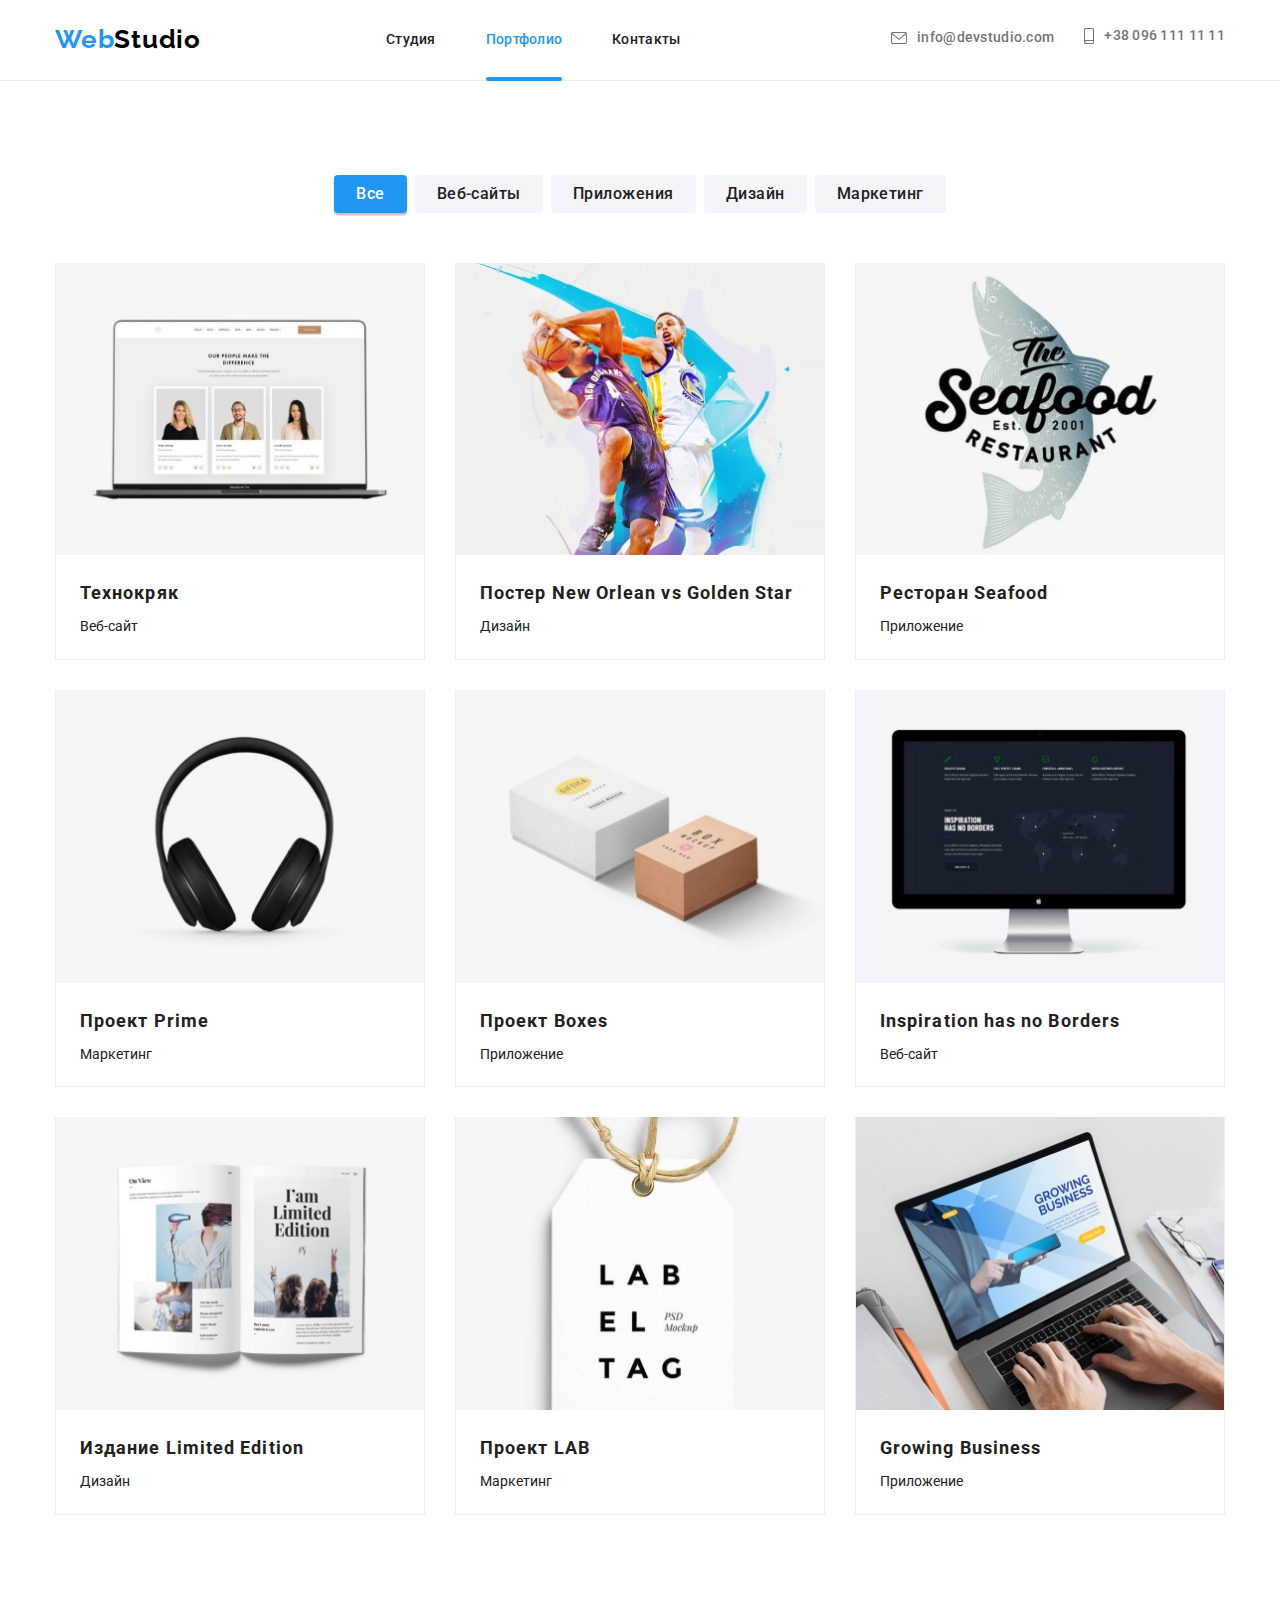
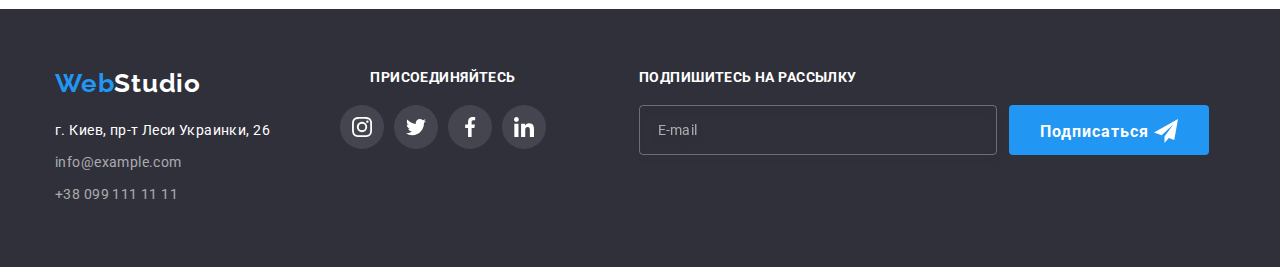
==== commit f96205c3: "upd" ====
--- a/portfolio.html
+++ b/portfolio.html
@@ -62,7 +62,7 @@
                     <div class="port-card">
                         <img 
                         class="img-port"                     
-                        srcset="./images/portfolio/portfolio1-sm.jpg 450w, ./images/portfolio/portfolio1-sm-jpg-2x 900w,
+                        srcset="./images/portfolio/portfolio1-sm.jpg 450w, ./images/portfolio/portfolio1-sm-2x.jpg 900w,
                             ./images/portfolio/portfolio1-md.jpg 354w, ./images/portfolio/portfolio1-md-2x.jpg 708w, ./images/portfolio/portfolio1-l.jpg 370w, ./images/portfolio/portfolio1-l-2x.jpg 740w"
                         sizes="(min-width: 1200px) 370px, (min-width: 768px) 354px, (max-width: 767px) 450px, 100vw"
                         src="./images/portfolio/portfolio1-sm.jpg" 
@@ -82,7 +82,7 @@
                     <div class="port-card">
                         <img 
                         class="img-port"                         
-                        srcset="./images/portfolio/portfolio2-sm.jpg 450w, ./images/portfolio/portfolio2-sm-jpg-2x 900w,
+                        srcset="./images/portfolio/portfolio2-sm.jpg 450w, ./images/portfolio/portfolio2-sm-2x.jpg 900w,
                             ./images/portfolio/portfolio2-md.jpg 354w, ./images/portfolio/portfolio2-md-2x.jpg 708w, ./images/portfolio/portfolio2-l.jpg 370w, ./images/portfolio/portfolio2-l-2x.jpg 740w"
                         sizes="(min-width: 1200px) 370px, (min-width: 768px) 354px, (max-width: 767px) 450px, 100vw"
                         src="./images/portfolio/portfolio2-sm.jpg" 
@@ -102,7 +102,7 @@
                     <div class="port-card">
                         <img 
                         class="img-port"                         
-                        srcset="./images/portfolio/portfolio3-sm.jpg 450w, ./images/portfolio/portfolio3-sm-jpg-2x 900w,
+                        srcset="./images/portfolio/portfolio3-sm.jpg 450w, ./images/portfolio/portfolio3-sm-2x.jpg 900w,
                             ./images/portfolio/portfolio3-md.jpg 354w, ./images/portfolio/portfolio3-md-2x.jpg 708w, ./images/portfolio/portfolio3-l.jpg 370w, ./images/portfolio/portfolio3-l-2x.jpg 740w"
                         sizes="(min-width: 1200px) 370px, (min-width: 768px) 354px, (max-width: 767px) 450px, 100vw"
                         src="./images/portfolio/portfolio3-sm.jpg"  alt="Ресторан Seafood">
@@ -121,7 +121,7 @@
                     <div class="port-card">
                         <img 
                         class="img-port"                         
-                        srcset="./images/portfolio/portfolio4-sm.jpg 450w, ./images/portfolio/portfolio4-sm-jpg-2x 900w,
+                        srcset="./images/portfolio/portfolio4-sm.jpg 450w, ./images/portfolio/portfolio4-sm-2x.jpg 900w,
                             ./images/portfolio/portfolio4-md.jpg 354w, ./images/portfolio/portfolio4-md-2x.jpg 708w, ./images/portfolio/portfolio4-l.jpg 370w, ./images/portfolio/portfolio4-l-2x.jpg 740w"
                         sizes="(min-width: 1200px) 370px, (min-width: 768px) 354px, (max-width: 767px) 450px, 100vw"
                         src="./images/portfolio/portfolio4-sm.jpg"  alt="Проект Prime">
@@ -140,7 +140,7 @@
                     <div class="port-card">
                         <img 
                         class="img-port"                         
-                        srcset="./images/portfolio/portfolio5-sm.jpg 450w, ./images/portfolio/portfolio5-sm-jpg-2x 900w,
+                        srcset="./images/portfolio/portfolio5-sm.jpg 450w, ./images/portfolio/portfolio5-sm-2x.jpg 900w,
                             ./images/portfolio/portfolio5-md.jpg 354w, ./images/portfolio/portfolio5-md-2x.jpg 708w, ./images/portfolio/portfolio5-l.jpg 370w, ./images/portfolio/portfolio5-l-2x.jpg 740w"
                         sizes="(min-width: 1200px) 370px, (min-width: 768px) 354px, (max-width: 767px) 450px, 100vw"
                         src="./images/portfolio/portfolio5-sm.jpg"  alt="Проект Boxes">
@@ -160,7 +160,7 @@
                         
                         <img 
                         class="img-port"                         
-                        srcset="./images/portfolio/portfolio6-sm.jpg 450w, ./images/portfolio/portfolio6-sm-jpg-2x 900w,
+                        srcset="./images/portfolio/portfolio6-sm.jpg 450w, ./images/portfolio/portfolio6-sm-2x.jpg 900w,
                             ./images/portfolio/portfolio6-md.jpg 354w, ./images/portfolio/portfolio6-md-2x.jpg 708w, ./images/portfolio/portfolio6-l.jpg 370w, ./images/portfolio/portfolio6-l-2x.jpg 740w"
                         sizes="(min-width: 1200px) 370px, (min-width: 768px) 354px, (max-width: 767px) 450px, 100vw"
                         src="./images/portfolio/portfolio6-sm.jpg"  alt="Inspiration has no Borders">
@@ -179,7 +179,7 @@
                     <div class="port-card">
                         <img 
                         class="img-port"                         
-                        srcset="./images/portfolio/portfolio7-sm.jpg 450w, ./images/portfolio/portfolio7-sm-jpg-2x 900w,
+                        srcset="./images/portfolio/portfolio7-sm.jpg 450w, ./images/portfolio/portfolio7-sm-2x.jpg 900w,
                             ./images/portfolio/portfolio7-md.jpg 354w, ./images/portfolio/portfolio7-md-2x.jpg 708w, ./images/portfolio/portfolio7-l.jpg 370w, ./images/portfolio/portfolio7-l-2x.jpg 740w"
                         sizes="(min-width: 1200px) 370px, (min-width: 768px) 354px, (max-width: 767px) 450px, 100vw"
                         src="./images/portfolio/portfolio7-sm.jpg"  alt="Издание Limited Edition">
@@ -198,7 +198,7 @@
                     <div class="port-card">
                         <img 
                         class="img-port"                         
-                        srcset="./images/portfolio/portfolio8-sm.jpg 450w, ./images/portfolio/portfolio8-sm-jpg-2x 900w,
+                        srcset="./images/portfolio/portfolio8-sm.jpg 450w, ./images/portfolio/portfolio8-sm-2x.jpg 900w,
                             ./images/portfolio/portfolio8-md.jpg 354w, ./images/portfolio/portfolio8-md-2x.jpg 708w, ./images/portfolio/portfolio8-l.jpg 370w, ./images/portfolio/portfolio8-l-2x.jpg 740w"
                         sizes="(min-width: 1200px) 370px, (min-width: 768px) 354px, (max-width: 767px) 450px, 100vw"
                         src="./images/portfolio/portfolio8-sm.jpg"  alt="Проект LAB">
@@ -217,7 +217,7 @@
                     <div class="port-card">
                         <img 
                         class="img-port"                         
-                        srcset="./images/portfolio/portfolio9-sm.jpg 450w, ./images/portfolio/portfolio9-sm-jpg-2x 900w,
+                        srcset="./images/portfolio/portfolio9-sm.jpg 450w, ./images/portfolio/portfolio9-sm-2x.jpg 900w,
                             ./images/portfolio/portfolio9-md.jpg 354w, ./images/portfolio/portfolio9-md-2x.jpg 708w, ./images/portfolio/portfolio9-l.jpg 370w, ./images/portfolio/portfolio9-l-2x.jpg 740w"
                         sizes="(min-width: 1200px) 370px, (min-width: 768px) 354px, (max-width: 767px) 450px, 100vw"
                         src="./images/portfolio/portfolio9-sm.jpg"  alt="Growing Business">
@@ -307,8 +307,8 @@
 </footer>
 <div class="mobile-menu" data-menu>
     <ul class="mobile-menu-nav list">
-        <li class="mobile-menu-nav-item current-link"><a class="link" href="index.html">Студия</a></li>
-        <li class="mobile-menu-nav-item"><a class="link" href="portfolio.html">Портфолио</a></li>
+        <li class="mobile-menu-nav-item"><a class="link" href="index.html">Студия</a></li>
+        <li class="mobile-menu-nav-item current-link"><a class="link" href="portfolio.html">Портфолио</a></li>
         <li class="mobile-menu-nav-item"><a class="link" href="">Контакты</a></li>
     </ul>
     <ul class="mobile-menu-contacts list">
--- a/css/main.min.css
+++ b/css/main.min.css
@@ -1 +1 @@
-:root{--main-font: "Roboto", "sans-serif";--secondary-font: "Raleway", "sans-serif";--accent-txt-color: #2196F3;--dark-txt-cl: #212121;--grey-txt-cl: #757575;--light-txt-cl: #FFFFFF;--title-txt-cl: #000000;--bckgrnd-cl: #2F303A;--bckgrnd-btn: #188CE8;--bckgrnd-icon: #F5F4FA;--icon-cl: #afb1b8;--items: 3;--indent: 30px;--anim: 250ms cubic-bezier(0.4, 0, 0.2, 1)}.card-set{display:-webkit-box;display:-ms-flexbox;display:flex;-ms-flex-wrap:wrap;flex-wrap:wrap;gap:var(--indent)}.visually-hidden{position:absolute;white-space:nowrap;width:1px;height:1px;overflow:hidden;border:0;padding:0;clip:rect(0 0 0 0);-webkit-clip-path:inset(50%);clip-path:inset(50%);margin:-1px}.btn{background-color:var(--accent-txt-color);font-weight:700;width:200px;height:50px;font-size:16px;line-height:1.8;text-align:center;letter-spacing:.06em;color:var(--light-txt-cl);cursor:pointer;border-radius:4px;border:none;-webkit-transition:background-color var(--anim),-webkit-box-shadow var(--anim);transition:background-color var(--anim),-webkit-box-shadow var(--anim);transition:background-color var(--anim),box-shadow var(--anim);transition:background-color var(--anim),box-shadow var(--anim),-webkit-box-shadow var(--anim)}.btn:hover,.btn:focus{background-color:var(--bckgrnd-btn);width:200px;height:50px;left:700px;top:430px;border-radius:4px;-webkit-box-shadow:0px 4px 4px rgba(0,0,0,.15);box-shadow:0px 4px 4px rgba(0,0,0,.15)}.btn-port{display:inline-block;font-weight:500;font-size:16px;line-height:26px;text-align:center;letter-spacing:.03em;color:var(--dark-txt-cl);background-color:#f5f4fa;cursor:pointer;border-radius:4px;border:none;padding:6px 22px;-webkit-transition:background-color var(--anim),color var(--anim),-webkit-box-shadow var(--anim);transition:background-color var(--anim),color var(--anim),-webkit-box-shadow var(--anim);transition:background-color var(--anim),color var(--anim),box-shadow var(--anim);transition:background-color var(--anim),color var(--anim),box-shadow var(--anim),-webkit-box-shadow var(--anim)}.btn-port:hover,.btn-port:focus{background-color:var(--accent-txt-color);color:var(--light-txt-cl);-webkit-box-shadow:0px 3px 1px rgba(0,0,0,.1),0px 1px 2px rgba(0,0,0,.08),0px 2px 2px rgba(0,0,0,.12);box-shadow:0px 3px 1px rgba(0,0,0,.1),0px 1px 2px rgba(0,0,0,.08),0px 2px 2px rgba(0,0,0,.12);border-radius:4px}.btn-current{background-color:var(--accent-txt-color);color:var(--light-txt-cl);-webkit-box-shadow:0px 3px 1px rgba(0,0,0,.1),0px 1px 2px rgba(0,0,0,.08),0px 2px 2px rgba(0,0,0,.12);box-shadow:0px 3px 1px rgba(0,0,0,.1),0px 1px 2px rgba(0,0,0,.08),0px 2px 2px rgba(0,0,0,.12)}.btn__text{font-weight:700;font-size:16px;line-height:1.8;display:-webkit-box;display:-ms-flexbox;display:flex;-webkit-box-align:center;-ms-flex-align:center;align-items:center;text-align:center;color:var(--light-txt-cl);fill:var(--bckgrnd-icon);padding:10px 28px;gap:10px}.btn-footer:hover,.btn-footer:focus{background-color:var(--bckgrnd-btn)}.modal-sent{display:inline-block;-webkit-box-pack:center;-ms-flex-pack:center;justify-content:center;background-color:var(--accent-txt-color);font-weight:700;width:200px;height:50px;font-size:16px;line-height:1.8;text-align:center;letter-spacing:.06em;color:var(--light-txt-cl);cursor:pointer;border-radius:4px;border:none;margin:auto;-webkit-box-shadow:0px 4px 4px rgba(0,0,0,.15);box-shadow:0px 4px 4px rgba(0,0,0,.15);border-radius:4px;-webkit-transition:background-color var(--anim),-webkit-box-shadow var(--anim);transition:background-color var(--anim),-webkit-box-shadow var(--anim);transition:background-color var(--anim),box-shadow var(--anim);transition:background-color var(--anim),box-shadow var(--anim),-webkit-box-shadow var(--anim)}.modal-sent:hover,.modal-sent:focus{background-color:var(--bckgrnd-btn);-webkit-box-shadow:0px 4px 4px rgba(0,0,0,.15);box-shadow:0px 4px 4px rgba(0,0,0,.15);border-radius:4px}.modal-close-btn{position:absolute;top:0;right:0;border-radius:50%;display:-webkit-box;display:-ms-flexbox;display:flex;-webkit-box-align:center;-ms-flex-align:center;align-items:center;-webkit-box-pack:center;-ms-flex-pack:center;justify-content:center;background-color:var(--light-txt-cl);width:30px;height:30px;padding:0;border:1px solid rgba(0,0,0,.1);cursor:pointer;margin:8px;-webkit-transition:fill var(--anim);transition:fill var(--anim)}.modal-close-btn:hover,.modal-close-btn:focus+svg{fill:var(--accent-txt-color);cursor:pointer}.portfolio-list{display:-webkit-box;display:-ms-flexbox;display:flex;-ms-flex-wrap:wrap;flex-wrap:wrap;-webkit-box-pack:start;-ms-flex-pack:start;justify-content:flex-start;gap:8px;margin-bottom:50px}@media screen and (min-width: 768px){.portfolio-list{-ms-flex-wrap:wrap;flex-wrap:wrap;-webkit-box-pack:center;-ms-flex-pack:center;justify-content:center}}.subscribe__icon{-webkit-transform:translateY(25%);transform:translateY(25%);fill:var(--light-txt-cl)}.team__socials-list{display:-webkit-box;display:-ms-flexbox;display:flex;-webkit-box-pack:center;-ms-flex-pack:center;justify-content:center;gap:10px}.team__socials-link{-webkit-box-align:center;-ms-flex-align:center;align-items:center;-webkit-box-pack:center;-ms-flex-pack:center;justify-content:center;width:44px;height:44px;border-radius:50%;display:-webkit-box;display:-ms-flexbox;display:flex;fill:var(--icon-cl);cursor:pointer;-webkit-transition:fill var(--anim),background-color var(--anim);transition:fill var(--anim),background-color var(--anim)}.team__socials-item:hover .team__socials-link,.team__socials-item:focus .team__socials-link{fill:var(--light-txt-cl);background-color:var(--accent-txt-color)}.footer__social-link{-webkit-box-align:center;-ms-flex-align:center;align-items:center;-webkit-box-pack:center;-ms-flex-pack:center;justify-content:center;width:44px;height:44px;border-radius:50%;background-color:rgba(255,255,255,.1);display:-webkit-box;display:-ms-flexbox;display:flex;fill:var(--light-txt-cl);cursor:pointer;-webkit-transition:background-color var(--anim);transition:background-color var(--anim)}.footer__social-link:hover,.footer__social-link:focus{border-radius:50%;background-color:var(--accent-txt-color)}.footer__box{display:-webkit-box;display:-ms-flexbox;display:flex;gap:10px}.logo{font-family:var(--secondary-font);font-style:normal;font-weight:700;line-height:1.1;letter-spacing:.03em;color:var(--accent-txt-color);font-size:24px}@media screen and (min-width: 1200px){.logo{width:145px;height:31px;font-size:26px}}.logo--dark{color:var(--title-txt-cl)}.logo--light{color:var(--light-txt-cl)}.nav__logo{display:block}@media screen and (min-width: 1200px){.nav__logo{margin-right:93px}}@media screen and (max-width: 767px){.footer__logo{display:-webkit-box;display:-ms-flexbox;display:flex;-webkit-box-pack:center;-ms-flex-pack:center;justify-content:center}}.section{padding-top:60px;padding-bottom:60px}@media screen and (min-width: 1200px){.section{padding-top:94px;padding-bottom:0}}.hero__title{display:-webkit-box;display:-ms-flexbox;display:flex;margin-bottom:30px;font-weight:900;font-size:26px;line-height:1.6;text-align:center;-webkit-box-pack:center;-ms-flex-pack:center;justify-content:center;letter-spacing:.06em;text-transform:uppercase;color:var(--light-txt-cl)}@media screen and (min-width: 1200px){.hero__title{font-size:44px}}.title::-moz-selection{background-color:var(--accent-txt-color)}.title::selection{background-color:var(--accent-txt-color)}.subtitle{margin-bottom:10px;font-weight:700;font-size:14px;line-height:1.1;letter-spacing:.03em;text-transform:uppercase;color:var(--dark-txt-cl)}@media screen and (min-width: 480px){.subtitle{display:-webkit-box;display:-ms-flexbox;display:flex;-webkit-box-pack:center;-ms-flex-pack:center;justify-content:center}}.description{font-weight:400;font-size:14px;line-height:1.7;letter-spacing:.03em;color:var(--grey-txt-cl)}.headline{margin-bottom:30px;font-weight:700;font-size:28px;line-height:1.2;text-align:center;letter-spacing:.03em;color:var(--dark-txt-cl)}@media screen and (min-width: 1200px){.headline{margin-bottom:50px}}.name{margin-bottom:10px;font-weight:500;font-size:16px;line-height:1.2;text-align:center;letter-spacing:.03em;color:var(--dark-txt-cl)}.footer__title{text-align:center;font-weight:700;font-size:14px;line-height:16px;letter-spacing:.03em;text-transform:uppercase;color:var(--light-txt-cl);margin-bottom:20px}@media screen and (min-width: 1200px){.footer__title{text-align:left}}.container{width:100%;padding-left:15px;padding-right:15px;margin-left:auto;margin-right:auto}@media screen and (min-width: 480px){.container{max-width:480px}}@media screen and (min-width: 768px){.container{max-width:768px}}@media screen and (min-width: 1200px){.container{max-width:1200px}}.header__container{display:-webkit-box;display:-ms-flexbox;display:flex;-webkit-box-align:center;-ms-flex-align:center;align-items:center;height:60px}@media screen and (min-width: 768px){.header__container{height:80px}}.mobile-menu-btn{background-color:rgba(0,0,0,0);border:none;width:40px;height:40px;display:-webkit-box;display:-ms-flexbox;display:flex;-webkit-box-align:center;-ms-flex-align:center;align-items:center;-webkit-box-pack:center;-ms-flex-pack:center;justify-content:center;margin-left:auto;z-index:10;-webkit-transition:color var(--anim);transition:color var(--anim)}.mobile-menu-btn:hover,.mobile-menu-btn:focus{fill:var(--accent-txt-color)}@media screen and (min-width: 768px){.mobile-menu-btn{display:none}}.mobile-menu-btn.is-open .mobile-menu-burger{opacity:0}.mobile-menu-close{opacity:0}.mobile-menu-btn.is-open .mobile-menu-close{opacity:1}.mobile-menu{position:fixed;top:0;left:0;-webkit-transform:translateX(100%);transform:translateX(100%);-webkit-transition:-webkit-transform var(--anim);transition:-webkit-transform var(--anim);transition:transform var(--anim);transition:transform var(--anim), -webkit-transform var(--anim);width:100vw;height:100vh;padding:48px 40px;display:-webkit-box;display:-ms-flexbox;display:flex;-webkit-box-orient:vertical;-webkit-box-direction:normal;-ms-flex-direction:column;flex-direction:column;background-color:var(--light-txt-cl)}@media screen and (min-width: 768px){.mobile-menu{display:none}}.mobile-menu.is-open{-webkit-transform:translateX(0);transform:translateX(0)}.mobile-menu-nav{margin-bottom:auto;font-weight:500;font-size:40px;line-height:47px;letter-spacing:.02em;color:var(--dark-txt-cl)}.mobile-menu-nav-item:not(:last-child){margin-bottom:32px}.mobile-menu-contacts{margin-bottom:64px;font-weight:500;font-size:24px;line-height:28px;letter-spacing:.02em;color:var(--grey-txt-cl)}.mobile-menu-contacts-item:not(:last-child){margin-bottom:32px;font-weight:500;font-size:34px;line-height:40px;letter-spacing:.02em;color:var(--accent-txt-color)}.mobile-menu-socials{display:-webkit-box;display:-ms-flexbox;display:flex;-ms-flex-wrap:wrap;flex-wrap:wrap;-webkit-box-align:center;-ms-flex-align:center;align-items:center;gap:10px;font-weight:500;font-size:18px;line-height:22px;letter-spacing:.02em;color:var(--accent-txt-color)}.mobile-menu-socials-item:not(:last-child) .mobile-menu-socials-link{padding-right:10px;border-right:1px solid rgba(33,33,33,.2)}.link{text-decoration:none;color:currentColor}body{font-family:"Roboto","Sans";font-size:14px;line-height:1.7;text-decoration:none;color:var(--dark-txt-cl)}body.no-scroll{overflow:hidden}img{display:block;max-width:100%;height:auto}h1,h2,h3,p{margin:0}li{text-decoration:none;list-style:none;margin:0;padding:0}ul{padding:0;margin:0}a{text-decoration:none}.benefits__icon-box{display:-webkit-box;display:-ms-flexbox;display:flex;-webkit-box-pack:center;-ms-flex-pack:center;justify-content:center;-webkit-box-align:center;-ms-flex-align:center;align-items:center;background-color:var(--bckgrnd-icon);border-radius:4px;margin-bottom:30px;height:120px}@media screen and (min-width: 480px){.benefits__icon-box{width:450px}}@media screen and (min-width: 768px){.benefits__icon-box{width:354px}}@media screen and (min-width: 1200px){.benefits__icon-box{width:270px}}.benefits__list{display:-webkit-box;display:-ms-flexbox;display:flex;-ms-flex-wrap:wrap;flex-wrap:wrap;gap:30px}.benefits__item{-ms-flex-preferred-size:270px;flex-basis:270px}.header{border-bottom:1px solid #ececec}.nav{display:-webkit-box;display:-ms-flexbox;display:flex;-webkit-box-align:center;-ms-flex-align:center;align-items:center}@media screen and (min-width: 768px){.nav{margin-left:auto;margin-right:auto}}@media screen and (min-width: 1200px){.nav{margin-left:93px}}@media screen and (max-width: 767px){.nav__list{display:none}}@media screen and (min-width: 768px){.nav__list{display:-webkit-box;display:-ms-flexbox;display:flex;gap:50px}}.nav__link{display:block;padding-top:32px;padding-bottom:32px;text-decoration:none;list-style:none;font-weight:500;font-size:14px;line-height:1.1;letter-spacing:.02em;color:var(--dark-txt-cl);-webkit-transition:color var(--anim);transition:color var(--anim)}.header-link:hover,.header-link:focus{color:var(--accent-txt-color)}.nav__contacts-group{display:none}@media screen and (min-width: 768px){.nav__contacts-group{display:block}}@media screen and (min-width: 1200px){.nav__contacts-group{display:-webkit-box;display:-ms-flexbox;display:flex;gap:30px}}.nav__contacts{display:-webkit-inline-box;display:-ms-inline-flexbox;display:inline-flex;-webkit-box-align:center;-ms-flex-align:center;align-items:center;font-weight:500;font-size:14px;line-height:1.1;letter-spacing:.02em;color:var(--grey-txt-cl);fill:var(--grey-txt-cl);-webkit-transition:color var(--anim),fill var(--anim);transition:color var(--anim),fill var(--anim)}@media screen and (min-width: 768px){.nav__contacts{font-size:12px}}@media screen and (min-width: 1200px){.nav__contacts{font-size:14px}}.nav__contacts .icons{margin-right:10px}.nav__contacts:hover,.nav__contactsfocus{fill:var(--accent-txt-color);font-weight:500;font-size:14px;line-height:1.1;letter-spacing:.02em;color:var(--accent-txt-color)}@media screen and (min-width: 768px)and (max-width: 1199px){.nav__contacts:first-child{margin-bottom:10px}}.current-link{position:relative;color:var(--accent-txt-color)}@media screen and (min-width: 768px){.current-link::after{content:"";position:absolute;bottom:-1px;left:0;width:100%;height:4px;display:inline-block;margin-right:10px;background-color:var(--accent-txt-color);border-radius:2px}}.hero{max-width:1600px;background-repeat:no-repeat;background-size:cover;margin:0 auto;background-position:center;text-align:center;padding-top:118px;padding-bottom:118px;background-color:var(--bckgrnd-cl);border:1px solid #000;background-image:-webkit-gradient(linear, left top, left bottom, from(rgba(47, 48, 58, 0.4)), to(rgba(47, 48, 58, 0.4))),url(../images/hero/hero-sm.jpg);background-image:linear-gradient(rgba(47, 48, 58, 0.4), rgba(47, 48, 58, 0.4)),url(../images/hero/hero-sm.jpg)}@media(min-device-pixel-ratio: 2),(-wekit-min-device-pixel-ratio: 2),(-webkit-min-device-pixel-ratio: 2),(min-resolution: 192dpi),(min-resolution: 2dppx){.hero{background-image:-webkit-gradient(linear, left top, left bottom, from(rgba(47, 48, 58, 0.4)), to(rgba(47, 48, 58, 0.4))),url(../images/hero/hero-sm-2x.jpg);background-image:linear-gradient(rgba(47, 48, 58, 0.4), rgba(47, 48, 58, 0.4)),url(../images/hero/hero-sm-2x.jpg)}}@media screen and (min-width: 768px){.hero{background-image:-webkit-gradient(linear, left top, left bottom, from(rgba(47, 48, 58, 0.4)), to(rgba(47, 48, 58, 0.4))),url(../images/hero/hero-md.jpg);background-image:linear-gradient(rgba(47, 48, 58, 0.4), rgba(47, 48, 58, 0.4)),url(../images/hero/hero-md.jpg)}}@media screen and (min-width: 768px)and (min-device-pixel-ratio: 2),screen and (min-width: 768px)and (-wekit-min-device-pixel-ratio: 2),screen and (min-width: 768px)and (-webkit-min-device-pixel-ratio: 2),screen and (min-width: 768px)and (min-resolution: 192dpi),screen and (min-width: 768px)and (min-resolution: 2dppx){.hero{background-image:-webkit-gradient(linear, left top, left bottom, from(rgba(47, 48, 58, 0.4)), to(rgba(47, 48, 58, 0.4))),url(../images/hero/hero-md-2x.jpg);background-image:linear-gradient(rgba(47, 48, 58, 0.4), rgba(47, 48, 58, 0.4)),url(../images/hero/hero-md-2x.jpg)}}@media screen and (min-width: 1200px){.hero{background-image:-webkit-gradient(linear, left top, left bottom, from(rgba(47, 48, 58, 0.4)), to(rgba(47, 48, 58, 0.4))),url(../images/hero/hero-l.jpg);background-image:linear-gradient(rgba(47, 48, 58, 0.4), rgba(47, 48, 58, 0.4)),url(../images/hero/hero-l.jpg);padding-top:200px;padding-bottom:200px}}@media screen and (min-width: 1200px)and (min-device-pixel-ratio: 2),screen and (min-width: 1200px)and (-wekit-min-device-pixel-ratio: 2),screen and (min-width: 1200px)and (-webkit-min-device-pixel-ratio: 2),screen and (min-width: 1200px)and (min-resolution: 192dpi),screen and (min-width: 1200px)and (min-resolution: 2dppx){.hero{background-image:-webkit-gradient(linear, left top, left bottom, from(rgba(47, 48, 58, 0.4)), to(rgba(47, 48, 58, 0.4))),url(../images/hero/hero-l-2x.jpg);background-image:linear-gradient(rgba(47, 48, 58, 0.4), rgba(47, 48, 58, 0.4)),url(../images/hero/hero-l-2x.jpg);padding-top:200px;padding-bottom:200px}}.team{background-color:#f5f4fa}.team__list{display:-webkit-box;display:-ms-flexbox;display:flex;-webkit-box-pack:center;-ms-flex-pack:center;justify-content:center;-webkit-box-align:center;-ms-flex-align:center;align-items:center;-ms-flex-wrap:wrap;flex-wrap:wrap;gap:30px}.team__item{background-color:var(--light-txt-cl);-webkit-box-shadow:0px 1px 3px rgba(0,0,0,.12),0px 1px 1px rgba(0,0,0,.14),0px 2px 1px rgba(0,0,0,.2);box-shadow:0px 1px 3px rgba(0,0,0,.12),0px 1px 1px rgba(0,0,0,.14),0px 2px 1px rgba(0,0,0,.2);border-radius:0px 0px 4px 4px}.team__name{padding-top:30px;padding-bottom:30px}.team__description{font-weight:400;font-size:16px;line-height:1.2;text-align:center;letter-spacing:.03em;color:var(--grey-txt-cl);margin-bottom:16px}@media screen and (max-width: 1199px){.work{display:none}}.work__list{display:-webkit-box;display:-ms-flexbox;display:flex;gap:30px}.work__item{display:-webkit-box;display:-ms-flexbox;display:flex;position:relative;width:100%;height:auto;-webkit-box-align:center;-ms-flex-align:center;align-items:center;-webkit-box-pack:center;-ms-flex-pack:center;justify-content:center}.work__desc{display:-webkit-box;display:-ms-flexbox;display:flex;position:absolute;bottom:0;width:100%;height:70px;-webkit-box-pack:center;-ms-flex-pack:center;justify-content:center;-webkit-box-align:center;-ms-flex-align:center;align-items:center;font-weight:700;line-height:1.14;text-transform:uppercase;background-color:rgba(47,48,58,.8);color:var(--light-txt-cl)}.footer{background-color:#2f303a;text-decoration:none;padding:60px}@media screen and (min-width: 1200px){.footer{padding:60px 0 60px 0}}.contacts{margin-top:20px;font-style:normal;font-size:14px;line-height:1.7;letter-spacing:.03em;color:var(--light-txt-cl)}.footer__contacts-item{font-style:normal;font-size:14px;line-height:1.7;letter-spacing:.03em;color:rgba(255,255,255,.6);-webkit-transition:color var(--anim);transition:color var(--anim)}.footer__contacts-item:hover,.footer__contacts-item:focus{color:var(--accent-txt-color)}@media screen and (max-width: 767px){.footer__contacts-item{display:-webkit-box;display:-ms-flexbox;display:flex;-webkit-box-pack:center;-ms-flex-pack:center;justify-content:center}}.footer__adress:not(:last-child){margin-bottom:8px}.footer__container{display:-webkit-box;display:-ms-flexbox;display:flex}@media screen and (max-width: 767px){.footer__container{-webkit-box-orient:vertical;-webkit-box-direction:normal;-ms-flex-direction:column;flex-direction:column;-webkit-box-align:center;-ms-flex-align:center;align-items:center;gap:60px}}@media screen and (min-width: 768px){.footer__container{display:-webkit-box;display:-ms-flexbox;display:flex;-ms-flex-wrap:wrap;flex-wrap:wrap}}@media screen and (min-width: 1200px){.footer__container{-ms-flex-wrap:nowrap;flex-wrap:nowrap}}.footer__join{display:-webkit-box;display:-ms-flexbox;display:flex;-webkit-box-orient:vertical;-webkit-box-direction:normal;-ms-flex-direction:column;flex-direction:column;-webkit-box-align:center;-ms-flex-align:center;align-items:center;-ms-flex-wrap:wrap;flex-wrap:wrap}@media screen and (min-width: 768px)and (max-width: 1199px){.subscribe{margin-top:60px}}@media screen and (min-width: 1200px){.subscribe{margin-left:93px}}.subscription{margin-bottom:20px}.subscribe__field{width:450px;height:50px;background-color:rgba(0,0,0,0);border:1px solid rgba(255,255,255,.3);-webkit-filter:drop-shadow(0px 4px 4px rgba(0, 0, 0, 0.15));filter:drop-shadow(0px 4px 4px rgba(0, 0, 0, 0.15));border-radius:4px}@media screen and (min-width: 1200px){.subscribe__field{width:358px}}.subscribe__field::-webkit-input-placeholder{font-weight:400;font-size:14px;line-height:16px;letter-spacing:.01em;color:rgba(255,255,255,.6);padding:15px 16px}.subscribe__field::-moz-placeholder{font-weight:400;font-size:14px;line-height:16px;letter-spacing:.01em;color:rgba(255,255,255,.6);padding:15px 16px}.subscribe__field:-ms-input-placeholder{font-weight:400;font-size:14px;line-height:16px;letter-spacing:.01em;color:rgba(255,255,255,.6);padding:15px 16px}.subscribe__field::-ms-input-placeholder{font-weight:400;font-size:14px;line-height:16px;letter-spacing:.01em;color:rgba(255,255,255,.6);padding:15px 16px}.subscribe__field::placeholder{font-weight:400;font-size:14px;line-height:16px;letter-spacing:.01em;color:rgba(255,255,255,.6);padding:15px 16px}@media screen and (min-width: 1200px){.subscribe__field::-webkit-input-placeholder{font-size:14px}.subscribe__field::-moz-placeholder{font-size:14px}.subscribe__field:-ms-input-placeholder{font-size:14px}.subscribe__field::-ms-input-placeholder{font-size:14px}.subscribe__field::placeholder{font-size:14px}}@media screen and (max-width: 1199px){.subscribe__email{display:-webkit-box;display:-ms-flexbox;display:flex;-ms-flex-wrap:wrap;flex-wrap:wrap;-webkit-box-pack:center;-ms-flex-pack:center;justify-content:center}}@media screen and (min-width: 1200px){.subscribe__email{display:-webkit-box;display:-ms-flexbox;display:flex;gap:12px}}@media screen and (min-width: 768px){.footer__main{margin-right:165px;text-align:center}}@media screen and (min-width: 1200px){.footer__main{margin-right:70px}}.backdrop{position:fixed;top:0;left:0;width:100%;height:100%;background:rgba(0,0,0,.2);opacity:1;visibility:visible;pointer-events:initial;-webkit-transition:opacity var(--anim),visability var(--anim);transition:opacity var(--anim),visability var(--anim)}.modal{position:absolute;top:50%;left:50%;-webkit-transform:translate(-50%, -50%);transform:translate(-50%, -50%);z-index:1000;background-color:var(--light-txt-cl);border-radius:4px;-webkit-box-shadow:0px 1px 3px rgba(0,0,0,.12),0px 1px 1px rgba(0,0,0,.14),0px 2px 1px rgba(0,0,0,.2);box-shadow:0px 1px 3px rgba(0,0,0,.12),0px 1px 1px rgba(0,0,0,.14),0px 2px 1px rgba(0,0,0,.2);padding:40px}@media screen and (min-width: 480px){.modal{min-width:450px;min-height:609px}}@media screen and (min-width: 1200px){.modal{min-width:528px;min-height:581px}}.backdrop.is-hidden{opacity:0;visibility:hidden;pointer-events:none}.contact-form{display:-webkit-box;display:-ms-flexbox;display:flex;-webkit-box-orient:vertical;-webkit-box-direction:normal;-ms-flex-direction:column;flex-direction:column;gap:10px;font-size:12px;line-height:1.1666666667}.form-checkbox{display:-webkit-box;display:-ms-flexbox;display:flex;-webkit-box-align:center;-ms-flex-align:center;align-items:center;-webkit-box-pack:center;-ms-flex-pack:center;justify-content:center;gap:7px;margin-bottom:20px}.form-checkbox-agreement{font-weight:400;font-size:14px;line-height:1.7;letter-spacing:.03em;color:var(--grey-txt-cl);-webkit-user-select:none;-moz-user-select:none;-ms-user-select:none;user-select:none}@media screen and (min-width: 480px){.form-checkbox-agreement{font-size:12px;line-height:1.2}}.terms{color:var(--accent-txt-color);text-decoration:underline}.form-checkbox-custom{display:-webkit-inline-box;display:-ms-inline-flexbox;display:inline-flex;-webkit-box-align:center;-ms-flex-align:center;align-items:center;-webkit-box-pack:center;-ms-flex-pack:center;justify-content:center;width:16px;height:15px;outline:2px solid var(--dark-txt-cl);border-radius:2px;outline-offset:-2px;-webkit-transition:outline-color var(--anim),background-color var(--anim);transition:outline-color var(--anim),background-color var(--anim)}.form-checkbox-icon{fill:var(--light-txt-cl)}.form-checkbox-input:checked+.form-checkbox-custom{background-color:var(--accent-txt-color);outline:2px solid var(--accent-txt-color)}.contact-form-field{display:block;position:relative;margin-top:4px;color:var(--grey-txt-cl)}.contact-form-icon{position:absolute;top:50%;left:12px;-webkit-transform:translateY(-50%);transform:translateY(-50%)}.call-back{display:block;font-weight:700;font-size:20px;line-height:23px;text-align:center;letter-spacing:.03em;color:var(--dark-txt-cl);margin-bottom:12px}.contact-input{width:100%;height:40px;border:1px solid rgba(33,33,33,.2);border-radius:4px;padding-left:42px;-webkit-transition:fill var(--anim),outline var(--anim),border-color var(--anim),border-radius var(--anim);transition:fill var(--anim),outline var(--anim),border-color var(--anim),border-radius var(--anim)}.contact-input:focus,.contact-input:focus+.contact-form-icon,.contact-input:hover,.contact-input:hover+.contact-form-icon,.contact-input:focus-within{fill:var(--accent-txt-color);outline:none;border-color:var(--accent-txt-color);border-radius:4px}.contact-form-field:focus,.contact-form-field:hover{border-color:var(--accent-txt-color);border-radius:4px;fill:var(--accent-txt-color)}.comment{width:100%;height:120px;resize:none;padding:12px 16px}::-webkit-input-placeholder{font-weight:400;font-size:14px;line-height:16px;letter-spacing:.01em;color:rgba(117,117,117,.5)}::-moz-placeholder{font-weight:400;font-size:14px;line-height:16px;letter-spacing:.01em;color:rgba(117,117,117,.5)}:-ms-input-placeholder{font-weight:400;font-size:14px;line-height:16px;letter-spacing:.01em;color:rgba(117,117,117,.5)}::-ms-input-placeholder{font-weight:400;font-size:14px;line-height:16px;letter-spacing:.01em;color:rgba(117,117,117,.5)}::placeholder{font-weight:400;font-size:14px;line-height:16px;letter-spacing:.01em;color:rgba(117,117,117,.5)}.contact-text{font-weight:400;font-size:12px;line-height:14px;letter-spacing:.01em;color:var(--grey-txt-cl)}.clients{padding:60px 0}@media screen and (min-width: 1200px){.clients{padding:94px 0}}.clients__list{display:-webkit-box;display:-ms-flexbox;display:flex;gap:30px;-ms-flex-wrap:wrap;flex-wrap:wrap}.clients__item{display:-webkit-box;display:-ms-flexbox;display:flex;-webkit-box-pack:center;-ms-flex-pack:center;justify-content:center;-webkit-box-align:center;-ms-flex-align:center;align-items:center;width:210px;height:92px;border-radius:4px;fill:var(--icon-cl);border:1px solid var(--icon-cl);padding:0;-webkit-transition:fill var(--anim),border var(--anim);transition:fill var(--anim),border var(--anim)}@media screen and (min-width: 768px){.clients__item{width:226px}}@media screen and (min-width: 1200px){.clients__item{width:170px}}.clients__item:hover,.clients__item:focus{fill:var(--accent-txt-color);border:1px solid var(--accent-txt-color);cursor:pointer}.port-ex{display:-webkit-box;display:-ms-flexbox;display:flex;gap:30px;-ms-flex-wrap:wrap;flex-wrap:wrap;-webkit-box-pack:center;-ms-flex-pack:center;justify-content:center;margin:calc(-1*var(--indent)/2)}.title-desc{width:100%;padding:20px 24px}.port-ex-item{display:-webkit-box;display:-ms-flexbox;display:flex;-ms-flex-wrap:wrap;flex-wrap:wrap;-webkit-box-pack:center;-ms-flex-pack:center;justify-content:center;border-left:1px solid #eee;border-right:1px solid #eee;border-bottom:1px solid #eee;-webkit-transition:-webkit-box-shadow var(--anim);transition:-webkit-box-shadow var(--anim);transition:box-shadow var(--anim);transition:box-shadow var(--anim), -webkit-box-shadow var(--anim)}@media screen and (min-width: 768px){.port-ex-item{width:354px;height:440px}}@media screen and (min-width: 1200px){.port-ex-item{-ms-flex-preferred-size:calc((100% - var(--indent)*var(--items))/var(--items));flex-basis:calc((100% - var(--indent)*var(--items))/var(--items));margin:calc(var(--indent)/2)}}.port-ex-item:hover,.port-ex-item:focus{-webkit-box-shadow:0px 1px 1px rgba(0,0,0,.12),0px 4px 4px rgba(0,0,0,.06),1px 4px 6px rgba(0,0,0,.16);box-shadow:0px 1px 1px rgba(0,0,0,.12),0px 4px 4px rgba(0,0,0,.06),1px 4px 6px rgba(0,0,0,.16);cursor:pointer}.port-ex-item:hover .port-overlay{-webkit-transform:translateY(0);transform:translateY(0)}.mini-title-port{margin-bottom:4px;font-weight:700;font-size:18px;line-height:2;letter-spacing:.06em}.port-overlay{position:absolute;top:0;left:0;-webkit-transform:translateY(101%);transform:translateY(101%);width:100%;height:100%;display:-webkit-box;display:-ms-flexbox;display:flex;-webkit-box-align:center;-ms-flex-align:center;align-items:center;-webkit-box-pack:center;-ms-flex-pack:center;justify-content:center;background-color:rgba(33,150,243,.9);padding:63px 24px;-webkit-transition:-webkit-transform var(--anim);transition:-webkit-transform var(--anim);transition:transform var(--anim);transition:transform var(--anim), -webkit-transform var(--anim)}.port-desc{font-weight:400;font-size:18px;line-height:28px;letter-spacing:.03em;color:var(--light-txt-cl)}.port-card{position:relative;overflow:hidden}.cards__link{color:currentColor}/*# sourceMappingURL=main.min.css.map */+:root{--main-font: "Roboto", "sans-serif";--secondary-font: "Raleway", "sans-serif";--accent-txt-color: #2196F3;--dark-txt-cl: #212121;--grey-txt-cl: #757575;--light-txt-cl: #FFFFFF;--title-txt-cl: #000000;--bckgrnd-cl: #2F303A;--bckgrnd-btn: #188CE8;--bckgrnd-icon: #F5F4FA;--icon-cl: #afb1b8;--items: 3;--indent: 30px;--anim: 250ms cubic-bezier(0.4, 0, 0.2, 1)}.card-set{display:-webkit-box;display:-ms-flexbox;display:flex;-ms-flex-wrap:wrap;flex-wrap:wrap;gap:var(--indent)}.visually-hidden{position:absolute;white-space:nowrap;width:1px;height:1px;overflow:hidden;border:0;padding:0;clip:rect(0 0 0 0);-webkit-clip-path:inset(50%);clip-path:inset(50%);margin:-1px}.btn{background-color:var(--accent-txt-color);font-weight:700;width:200px;height:50px;font-size:16px;line-height:1.8;text-align:center;letter-spacing:.06em;color:var(--light-txt-cl);cursor:pointer;border-radius:4px;border:none;-webkit-transition:background-color var(--anim),-webkit-box-shadow var(--anim);transition:background-color var(--anim),-webkit-box-shadow var(--anim);transition:background-color var(--anim),box-shadow var(--anim);transition:background-color var(--anim),box-shadow var(--anim),-webkit-box-shadow var(--anim)}.btn:hover,.btn:focus{background-color:var(--bckgrnd-btn);width:200px;height:50px;left:700px;top:430px;border-radius:4px;-webkit-box-shadow:0px 4px 4px rgba(0,0,0,.15);box-shadow:0px 4px 4px rgba(0,0,0,.15)}.btn-port{display:inline-block;font-weight:500;font-size:16px;line-height:26px;text-align:center;letter-spacing:.03em;color:var(--dark-txt-cl);background-color:#f5f4fa;cursor:pointer;border-radius:4px;border:none;padding:6px 22px;-webkit-transition:background-color var(--anim),color var(--anim),-webkit-box-shadow var(--anim);transition:background-color var(--anim),color var(--anim),-webkit-box-shadow var(--anim);transition:background-color var(--anim),color var(--anim),box-shadow var(--anim);transition:background-color var(--anim),color var(--anim),box-shadow var(--anim),-webkit-box-shadow var(--anim)}.btn-port:hover,.btn-port:focus{background-color:var(--accent-txt-color);color:var(--light-txt-cl);-webkit-box-shadow:0px 3px 1px rgba(0,0,0,.1),0px 1px 2px rgba(0,0,0,.08),0px 2px 2px rgba(0,0,0,.12);box-shadow:0px 3px 1px rgba(0,0,0,.1),0px 1px 2px rgba(0,0,0,.08),0px 2px 2px rgba(0,0,0,.12);border-radius:4px}.btn-current{background-color:var(--accent-txt-color);color:var(--light-txt-cl);-webkit-box-shadow:0px 3px 1px rgba(0,0,0,.1),0px 1px 2px rgba(0,0,0,.08),0px 2px 2px rgba(0,0,0,.12);box-shadow:0px 3px 1px rgba(0,0,0,.1),0px 1px 2px rgba(0,0,0,.08),0px 2px 2px rgba(0,0,0,.12)}.btn__text{font-weight:700;font-size:16px;line-height:1.8;display:-webkit-box;display:-ms-flexbox;display:flex;-webkit-box-align:center;-ms-flex-align:center;align-items:center;text-align:center;color:var(--light-txt-cl);fill:var(--bckgrnd-icon);padding:10px 28px;gap:10px}.btn-footer:hover,.btn-footer:focus{background-color:var(--bckgrnd-btn)}.modal-sent{display:inline-block;-webkit-box-pack:center;-ms-flex-pack:center;justify-content:center;background-color:var(--accent-txt-color);font-weight:700;width:200px;height:50px;font-size:16px;line-height:1.8;text-align:center;letter-spacing:.06em;color:var(--light-txt-cl);cursor:pointer;border-radius:4px;border:none;margin:auto;-webkit-box-shadow:0px 4px 4px rgba(0,0,0,.15);box-shadow:0px 4px 4px rgba(0,0,0,.15);border-radius:4px;-webkit-transition:background-color var(--anim),-webkit-box-shadow var(--anim);transition:background-color var(--anim),-webkit-box-shadow var(--anim);transition:background-color var(--anim),box-shadow var(--anim);transition:background-color var(--anim),box-shadow var(--anim),-webkit-box-shadow var(--anim)}.modal-sent:hover,.modal-sent:focus{background-color:var(--bckgrnd-btn);-webkit-box-shadow:0px 4px 4px rgba(0,0,0,.15);box-shadow:0px 4px 4px rgba(0,0,0,.15);border-radius:4px}.modal-close-btn{position:absolute;top:0;right:0;border-radius:50%;display:-webkit-box;display:-ms-flexbox;display:flex;-webkit-box-align:center;-ms-flex-align:center;align-items:center;-webkit-box-pack:center;-ms-flex-pack:center;justify-content:center;background-color:var(--light-txt-cl);width:30px;height:30px;padding:0;border:1px solid rgba(0,0,0,.1);cursor:pointer;margin:8px;-webkit-transition:fill var(--anim);transition:fill var(--anim)}.modal-close-btn:hover,.modal-close-btn:focus+svg{fill:var(--accent-txt-color);cursor:pointer}.portfolio-list{display:-webkit-box;display:-ms-flexbox;display:flex;-ms-flex-wrap:wrap;flex-wrap:wrap;-webkit-box-pack:start;-ms-flex-pack:start;justify-content:flex-start;gap:8px;margin-bottom:50px}@media screen and (min-width: 768px){.portfolio-list{-ms-flex-wrap:wrap;flex-wrap:wrap;-webkit-box-pack:center;-ms-flex-pack:center;justify-content:center}}.subscribe__icon{-webkit-transform:translateY(25%);transform:translateY(25%);fill:var(--light-txt-cl)}.team__socials-list{display:-webkit-box;display:-ms-flexbox;display:flex;-webkit-box-pack:center;-ms-flex-pack:center;justify-content:center;gap:10px}.team__socials-link{-webkit-box-align:center;-ms-flex-align:center;align-items:center;-webkit-box-pack:center;-ms-flex-pack:center;justify-content:center;width:44px;height:44px;border-radius:50%;display:-webkit-box;display:-ms-flexbox;display:flex;fill:var(--icon-cl);cursor:pointer;-webkit-transition:fill var(--anim),background-color var(--anim);transition:fill var(--anim),background-color var(--anim)}.team__socials-item:hover .team__socials-link,.team__socials-item:focus .team__socials-link{fill:var(--light-txt-cl);background-color:var(--accent-txt-color)}.footer__social-link{-webkit-box-align:center;-ms-flex-align:center;align-items:center;-webkit-box-pack:center;-ms-flex-pack:center;justify-content:center;width:44px;height:44px;border-radius:50%;background-color:rgba(255,255,255,.1);display:-webkit-box;display:-ms-flexbox;display:flex;fill:var(--light-txt-cl);cursor:pointer;-webkit-transition:background-color var(--anim);transition:background-color var(--anim)}.footer__social-link:hover,.footer__social-link:focus{border-radius:50%;background-color:var(--accent-txt-color)}.footer__box{display:-webkit-box;display:-ms-flexbox;display:flex;gap:10px}.logo{font-family:var(--secondary-font);font-style:normal;font-weight:700;line-height:1.1;letter-spacing:.03em;color:var(--accent-txt-color);font-size:24px}@media screen and (min-width: 1200px){.logo{width:145px;height:31px;font-size:26px}}.logo--dark{color:var(--title-txt-cl)}.logo--light{color:var(--light-txt-cl)}.nav__logo{display:block}@media screen and (min-width: 1200px){.nav__logo{margin-right:93px}}@media screen and (max-width: 767px){.footer__logo{display:-webkit-box;display:-ms-flexbox;display:flex;-webkit-box-pack:center;-ms-flex-pack:center;justify-content:center}}.section{padding-top:60px;padding-bottom:60px}@media screen and (min-width: 1200px){.section{padding-top:94px;padding-bottom:0}}.hero__title{display:-webkit-box;display:-ms-flexbox;display:flex;margin-bottom:30px;font-weight:900;font-size:26px;line-height:1.6;text-align:center;-webkit-box-pack:center;-ms-flex-pack:center;justify-content:center;letter-spacing:.06em;text-transform:uppercase;color:var(--light-txt-cl)}@media screen and (min-width: 1200px){.hero__title{font-size:44px}}.title::-moz-selection{background-color:var(--accent-txt-color)}.title::selection{background-color:var(--accent-txt-color)}.subtitle{margin-bottom:10px;font-weight:700;font-size:14px;line-height:1.1;letter-spacing:.03em;text-transform:uppercase;color:var(--dark-txt-cl)}@media screen and (min-width: 480px){.subtitle{display:-webkit-box;display:-ms-flexbox;display:flex;-webkit-box-pack:center;-ms-flex-pack:center;justify-content:center}}.description{font-weight:400;font-size:14px;line-height:1.7;letter-spacing:.03em;color:var(--grey-txt-cl)}.headline{margin-bottom:30px;font-weight:700;font-size:28px;line-height:1.2;text-align:center;letter-spacing:.03em;color:var(--dark-txt-cl)}@media screen and (min-width: 1200px){.headline{margin-bottom:50px}}.name{margin-bottom:10px;font-weight:500;font-size:16px;line-height:1.2;text-align:center;letter-spacing:.03em;color:var(--dark-txt-cl)}.footer__title{text-align:center;font-weight:700;font-size:14px;line-height:16px;letter-spacing:.03em;text-transform:uppercase;color:var(--light-txt-cl);margin-bottom:20px}@media screen and (min-width: 1200px){.footer__title{text-align:left}}.container{width:100%;padding-left:15px;padding-right:15px;margin-left:auto;margin-right:auto}@media screen and (min-width: 480px){.container{max-width:480px}}@media screen and (min-width: 768px){.container{max-width:768px}}@media screen and (min-width: 1200px){.container{max-width:1200px}}.header__container{display:-webkit-box;display:-ms-flexbox;display:flex;-webkit-box-align:center;-ms-flex-align:center;align-items:center;height:60px}@media screen and (min-width: 768px){.header__container{height:80px}}.mobile-menu-btn{background-color:rgba(0,0,0,0);border:none;width:40px;height:40px;display:-webkit-box;display:-ms-flexbox;display:flex;-webkit-box-align:center;-ms-flex-align:center;align-items:center;-webkit-box-pack:center;-ms-flex-pack:center;justify-content:center;margin-left:auto;z-index:10;-webkit-transition:color var(--anim);transition:color var(--anim)}.mobile-menu-btn:hover,.mobile-menu-btn:focus{fill:var(--accent-txt-color)}@media screen and (min-width: 768px){.mobile-menu-btn{display:none}}.mobile-menu-btn.is-open .mobile-menu-burger{opacity:0}.mobile-menu-close{opacity:0}.mobile-menu-btn.is-open .mobile-menu-close{opacity:1}.mobile-menu{position:fixed;top:0;left:0;-webkit-transform:translateX(100%);transform:translateX(100%);-webkit-transition:-webkit-transform var(--anim);transition:-webkit-transform var(--anim);transition:transform var(--anim);transition:transform var(--anim), -webkit-transform var(--anim);width:100vw;height:100vh;padding:48px 40px;display:-webkit-box;display:-ms-flexbox;display:flex;-webkit-box-orient:vertical;-webkit-box-direction:normal;-ms-flex-direction:column;flex-direction:column;background-color:var(--light-txt-cl)}@media screen and (min-width: 768px){.mobile-menu{display:none}}.mobile-menu.is-open{-webkit-transform:translateX(0);transform:translateX(0)}.mobile-menu-nav{margin-bottom:auto;font-weight:500;font-size:40px;line-height:47px;letter-spacing:.02em;color:var(--dark-txt-cl)}.mobile-menu-nav-item:not(:last-child){margin-bottom:32px}.mobile-menu-contacts{margin-bottom:64px;font-weight:500;font-size:24px;line-height:28px;letter-spacing:.02em;color:var(--grey-txt-cl)}.mobile-menu-contacts-item:not(:last-child){margin-bottom:32px;font-weight:500;font-size:34px;line-height:40px;letter-spacing:.02em;color:var(--accent-txt-color)}.mobile-menu-socials{display:-webkit-box;display:-ms-flexbox;display:flex;-ms-flex-wrap:wrap;flex-wrap:wrap;-webkit-box-align:center;-ms-flex-align:center;align-items:center;gap:10px;font-weight:500;font-size:18px;line-height:22px;letter-spacing:.02em;color:var(--accent-txt-color)}.mobile-menu-socials-item:not(:last-child) .mobile-menu-socials-link{padding-right:10px;border-right:1px solid rgba(33,33,33,.2)}.link{text-decoration:none;color:currentColor}body{font-family:"Roboto","Sans";font-size:14px;line-height:1.7;text-decoration:none;color:var(--dark-txt-cl)}body.no-scroll{overflow:hidden}img{display:block;max-width:100%;height:auto}h1,h2,h3,p{margin:0}li{text-decoration:none;list-style:none;margin:0;padding:0}ul{padding:0;margin:0}a{text-decoration:none}.benefits__icon-box{display:-webkit-box;display:-ms-flexbox;display:flex;-webkit-box-pack:center;-ms-flex-pack:center;justify-content:center;-webkit-box-align:center;-ms-flex-align:center;align-items:center;background-color:var(--bckgrnd-icon);border-radius:4px;margin-bottom:30px;height:120px}@media screen and (min-width: 480px){.benefits__icon-box{width:450px}}@media screen and (min-width: 768px){.benefits__icon-box{width:354px}}@media screen and (min-width: 1200px){.benefits__icon-box{width:270px}}.benefits__list{display:-webkit-box;display:-ms-flexbox;display:flex;-ms-flex-wrap:wrap;flex-wrap:wrap;gap:30px;-webkit-box-pack:center;-ms-flex-pack:center;justify-content:center}.benefits__item{-ms-flex-preferred-size:270px;flex-basis:270px}.header{border-bottom:1px solid #ececec}.nav{display:-webkit-box;display:-ms-flexbox;display:flex;-webkit-box-align:center;-ms-flex-align:center;align-items:center}@media screen and (min-width: 768px){.nav{margin-left:auto;margin-right:auto}}@media screen and (min-width: 1200px){.nav{margin-left:93px}}@media screen and (max-width: 767px){.nav__list{display:none}}@media screen and (min-width: 768px){.nav__list{display:-webkit-box;display:-ms-flexbox;display:flex;gap:50px}}.nav__link{display:block;padding-top:32px;padding-bottom:32px;text-decoration:none;list-style:none;font-weight:500;font-size:14px;line-height:1.1;letter-spacing:.02em;color:var(--dark-txt-cl);-webkit-transition:color var(--anim);transition:color var(--anim)}.header-link:hover,.header-link:focus{color:var(--accent-txt-color)}.nav__contacts-group{display:none}@media screen and (min-width: 768px){.nav__contacts-group{display:block}}@media screen and (min-width: 1200px){.nav__contacts-group{display:-webkit-box;display:-ms-flexbox;display:flex;gap:30px}}.nav__contacts{display:-webkit-inline-box;display:-ms-inline-flexbox;display:inline-flex;-webkit-box-align:center;-ms-flex-align:center;align-items:center;font-weight:500;font-size:14px;line-height:1.1;letter-spacing:.02em;color:var(--grey-txt-cl);fill:var(--grey-txt-cl);-webkit-transition:color var(--anim),fill var(--anim);transition:color var(--anim),fill var(--anim)}@media screen and (min-width: 768px){.nav__contacts{font-size:12px}}@media screen and (min-width: 1200px){.nav__contacts{font-size:14px}}.nav__contacts .icons{margin-right:10px}.nav__contacts:hover,.nav__contactsfocus{fill:var(--accent-txt-color);font-weight:500;font-size:14px;line-height:1.1;letter-spacing:.02em;color:var(--accent-txt-color)}@media screen and (min-width: 768px)and (max-width: 1199px){.nav__contacts:first-child{margin-bottom:10px}}.current-link{position:relative;color:var(--accent-txt-color)}@media screen and (min-width: 768px){.current-link::after{content:"";position:absolute;bottom:-1px;left:0;width:100%;height:4px;display:inline-block;margin-right:10px;background-color:var(--accent-txt-color);border-radius:2px}}.hero{max-width:1600px;background-repeat:no-repeat;background-size:cover;margin:0 auto;background-position:center;text-align:center;padding-top:118px;padding-bottom:118px;background-color:var(--bckgrnd-cl);border:1px solid #000;background-image:-webkit-gradient(linear, left top, left bottom, from(rgba(47, 48, 58, 0.4)), to(rgba(47, 48, 58, 0.4))),url(../images/hero/hero-sm.jpg);background-image:linear-gradient(rgba(47, 48, 58, 0.4), rgba(47, 48, 58, 0.4)),url(../images/hero/hero-sm.jpg)}@media(min-device-pixel-ratio: 2),(-wekit-min-device-pixel-ratio: 2),(-webkit-min-device-pixel-ratio: 2),(min-resolution: 192dpi),(min-resolution: 2dppx){.hero{background-image:-webkit-gradient(linear, left top, left bottom, from(rgba(47, 48, 58, 0.4)), to(rgba(47, 48, 58, 0.4))),url(../images/hero/hero-sm-2x.jpg);background-image:linear-gradient(rgba(47, 48, 58, 0.4), rgba(47, 48, 58, 0.4)),url(../images/hero/hero-sm-2x.jpg)}}@media screen and (min-width: 768px){.hero{background-image:-webkit-gradient(linear, left top, left bottom, from(rgba(47, 48, 58, 0.4)), to(rgba(47, 48, 58, 0.4))),url(../images/hero/hero-md.jpg);background-image:linear-gradient(rgba(47, 48, 58, 0.4), rgba(47, 48, 58, 0.4)),url(../images/hero/hero-md.jpg)}}@media screen and (min-width: 768px)and (min-device-pixel-ratio: 2),screen and (min-width: 768px)and (-wekit-min-device-pixel-ratio: 2),screen and (min-width: 768px)and (-webkit-min-device-pixel-ratio: 2),screen and (min-width: 768px)and (min-resolution: 192dpi),screen and (min-width: 768px)and (min-resolution: 2dppx){.hero{background-image:-webkit-gradient(linear, left top, left bottom, from(rgba(47, 48, 58, 0.4)), to(rgba(47, 48, 58, 0.4))),url(../images/hero/hero-md-2x.jpg);background-image:linear-gradient(rgba(47, 48, 58, 0.4), rgba(47, 48, 58, 0.4)),url(../images/hero/hero-md-2x.jpg)}}@media screen and (min-width: 1200px){.hero{background-image:-webkit-gradient(linear, left top, left bottom, from(rgba(47, 48, 58, 0.4)), to(rgba(47, 48, 58, 0.4))),url(../images/hero/hero-l.jpg);background-image:linear-gradient(rgba(47, 48, 58, 0.4), rgba(47, 48, 58, 0.4)),url(../images/hero/hero-l.jpg);padding-top:200px;padding-bottom:200px}}@media screen and (min-width: 1200px)and (min-device-pixel-ratio: 2),screen and (min-width: 1200px)and (-wekit-min-device-pixel-ratio: 2),screen and (min-width: 1200px)and (-webkit-min-device-pixel-ratio: 2),screen and (min-width: 1200px)and (min-resolution: 192dpi),screen and (min-width: 1200px)and (min-resolution: 2dppx){.hero{background-image:-webkit-gradient(linear, left top, left bottom, from(rgba(47, 48, 58, 0.4)), to(rgba(47, 48, 58, 0.4))),url(../images/hero/hero-l-2x.jpg);background-image:linear-gradient(rgba(47, 48, 58, 0.4), rgba(47, 48, 58, 0.4)),url(../images/hero/hero-l-2x.jpg);padding-top:200px;padding-bottom:200px}}.team{background-color:#f5f4fa}.team__list{display:-webkit-box;display:-ms-flexbox;display:flex;-webkit-box-pack:center;-ms-flex-pack:center;justify-content:center;-webkit-box-align:center;-ms-flex-align:center;align-items:center;-ms-flex-wrap:wrap;flex-wrap:wrap;gap:30px}.team__item{background-color:var(--light-txt-cl);-webkit-box-shadow:0px 1px 3px rgba(0,0,0,.12),0px 1px 1px rgba(0,0,0,.14),0px 2px 1px rgba(0,0,0,.2);box-shadow:0px 1px 3px rgba(0,0,0,.12),0px 1px 1px rgba(0,0,0,.14),0px 2px 1px rgba(0,0,0,.2);border-radius:0px 0px 4px 4px}.team__name{padding-top:30px;padding-bottom:30px}.team__description{font-weight:400;font-size:16px;line-height:1.2;text-align:center;letter-spacing:.03em;color:var(--grey-txt-cl);margin-bottom:16px}@media screen and (max-width: 1199px){.work{display:none}}.work__list{display:-webkit-box;display:-ms-flexbox;display:flex;gap:30px}.work__item{display:-webkit-box;display:-ms-flexbox;display:flex;position:relative;width:100%;height:auto;-webkit-box-align:center;-ms-flex-align:center;align-items:center;-webkit-box-pack:center;-ms-flex-pack:center;justify-content:center}.work__desc{display:-webkit-box;display:-ms-flexbox;display:flex;position:absolute;bottom:0;width:100%;height:70px;-webkit-box-pack:center;-ms-flex-pack:center;justify-content:center;-webkit-box-align:center;-ms-flex-align:center;align-items:center;font-weight:700;line-height:1.14;text-transform:uppercase;background-color:rgba(47,48,58,.8);color:var(--light-txt-cl)}.footer{background-color:#2f303a;text-decoration:none;padding:60px}@media screen and (min-width: 1200px){.footer{padding:60px 0 60px 0}}.contacts{margin-top:20px;font-style:normal;font-size:14px;line-height:1.7;letter-spacing:.03em;color:var(--light-txt-cl)}@media screen and (max-width: 1199px){.contacts{text-align:center}}.footer__contacts-item{font-style:normal;font-size:14px;line-height:1.7;letter-spacing:.03em;color:rgba(255,255,255,.6);-webkit-transition:color var(--anim);transition:color var(--anim)}.footer__contacts-item:hover,.footer__contacts-item:focus{color:var(--accent-txt-color)}@media screen and (max-width: 767px){.footer__contacts-item{display:-webkit-box;display:-ms-flexbox;display:flex;-webkit-box-pack:center;-ms-flex-pack:center;justify-content:center}}.footer__adress:not(:last-child){margin-bottom:8px}.footer__container{display:-webkit-box;display:-ms-flexbox;display:flex}@media screen and (max-width: 767px){.footer__container{-webkit-box-orient:vertical;-webkit-box-direction:normal;-ms-flex-direction:column;flex-direction:column;-webkit-box-align:center;-ms-flex-align:center;align-items:center;gap:60px}}@media screen and (min-width: 768px){.footer__container{display:-webkit-box;display:-ms-flexbox;display:flex;-ms-flex-wrap:wrap;flex-wrap:wrap}}@media screen and (min-width: 1200px){.footer__container{-ms-flex-wrap:nowrap;flex-wrap:nowrap}}.footer__join{display:-webkit-box;display:-ms-flexbox;display:flex;-webkit-box-orient:vertical;-webkit-box-direction:normal;-ms-flex-direction:column;flex-direction:column;-webkit-box-align:center;-ms-flex-align:center;align-items:center;-ms-flex-wrap:wrap;flex-wrap:wrap}@media screen and (min-width: 768px)and (max-width: 1199px){.subscribe{margin-top:60px}}@media screen and (min-width: 1200px){.subscribe{margin-left:93px}}.subscription{margin-bottom:20px}.subscribe__field{height:50px;background-color:rgba(0,0,0,0);border:1px solid rgba(255,255,255,.3);-webkit-filter:drop-shadow(0px 4px 4px rgba(0, 0, 0, 0.15));filter:drop-shadow(0px 4px 4px rgba(0, 0, 0, 0.15));border-radius:4px}@media screen and (min-width: 480px){.subscribe__field{width:450px}}@media screen and (min-width: 1200px){.subscribe__field{width:358px}}.subscribe__field::-webkit-input-placeholder{font-weight:400;font-size:14px;line-height:16px;letter-spacing:.01em;color:rgba(255,255,255,.6);padding:15px 16px}.subscribe__field::-moz-placeholder{font-weight:400;font-size:14px;line-height:16px;letter-spacing:.01em;color:rgba(255,255,255,.6);padding:15px 16px}.subscribe__field:-ms-input-placeholder{font-weight:400;font-size:14px;line-height:16px;letter-spacing:.01em;color:rgba(255,255,255,.6);padding:15px 16px}.subscribe__field::-ms-input-placeholder{font-weight:400;font-size:14px;line-height:16px;letter-spacing:.01em;color:rgba(255,255,255,.6);padding:15px 16px}.subscribe__field::placeholder{font-weight:400;font-size:14px;line-height:16px;letter-spacing:.01em;color:rgba(255,255,255,.6);padding:15px 16px}@media screen and (min-width: 1200px){.subscribe__field::-webkit-input-placeholder{font-size:14px}.subscribe__field::-moz-placeholder{font-size:14px}.subscribe__field:-ms-input-placeholder{font-size:14px}.subscribe__field::-ms-input-placeholder{font-size:14px}.subscribe__field::placeholder{font-size:14px}}@media screen and (max-width: 1199px){.subscribe__email{display:-webkit-box;display:-ms-flexbox;display:flex;-ms-flex-wrap:wrap;flex-wrap:wrap;-webkit-box-pack:center;-ms-flex-pack:center;justify-content:center}}@media screen and (min-width: 1200px){.subscribe__email{display:-webkit-box;display:-ms-flexbox;display:flex;gap:12px}}@media screen and (min-width: 768px)and (max-width: 1199px){.footer__main{margin-right:165px;text-align:center}}@media screen and (min-width: 1200px){.footer__main{margin-right:70px}}.backdrop{position:fixed;top:0;left:0;width:100%;height:100%;background:rgba(0,0,0,.2);opacity:1;visibility:visible;pointer-events:initial;-webkit-transition:opacity var(--anim),visability var(--anim);transition:opacity var(--anim),visability var(--anim)}.modal{position:absolute;top:50%;left:50%;-webkit-transform:translate(-50%, -50%);transform:translate(-50%, -50%);z-index:1000;background-color:var(--light-txt-cl);border-radius:4px;-webkit-box-shadow:0px 1px 3px rgba(0,0,0,.12),0px 1px 1px rgba(0,0,0,.14),0px 2px 1px rgba(0,0,0,.2);box-shadow:0px 1px 3px rgba(0,0,0,.12),0px 1px 1px rgba(0,0,0,.14),0px 2px 1px rgba(0,0,0,.2);padding:40px}@media screen and (min-width: 480px){.modal{min-width:450px;min-height:609px}}@media screen and (min-width: 1200px){.modal{min-width:528px;min-height:581px}}.backdrop.is-hidden{opacity:0;visibility:hidden;pointer-events:none}.contact-form{display:-webkit-box;display:-ms-flexbox;display:flex;-webkit-box-orient:vertical;-webkit-box-direction:normal;-ms-flex-direction:column;flex-direction:column;gap:10px;font-size:12px;line-height:1.1666666667}.form-checkbox{display:-webkit-box;display:-ms-flexbox;display:flex;-webkit-box-align:center;-ms-flex-align:center;align-items:center;-webkit-box-pack:center;-ms-flex-pack:center;justify-content:center;gap:7px;margin-bottom:20px}.form-checkbox-agreement{font-weight:400;font-size:14px;line-height:1.7;letter-spacing:.03em;color:var(--grey-txt-cl);-webkit-user-select:none;-moz-user-select:none;-ms-user-select:none;user-select:none}@media screen and (min-width: 480px){.form-checkbox-agreement{font-size:12px;line-height:1.2}}.terms{color:var(--accent-txt-color);text-decoration:underline}.form-checkbox-custom{display:-webkit-inline-box;display:-ms-inline-flexbox;display:inline-flex;-webkit-box-align:center;-ms-flex-align:center;align-items:center;-webkit-box-pack:center;-ms-flex-pack:center;justify-content:center;width:16px;height:15px;outline:2px solid var(--dark-txt-cl);border-radius:2px;outline-offset:-2px;-webkit-transition:outline-color var(--anim),background-color var(--anim);transition:outline-color var(--anim),background-color var(--anim)}.form-checkbox-icon{fill:var(--light-txt-cl)}.form-checkbox-input:checked+.form-checkbox-custom{background-color:var(--accent-txt-color);outline:2px solid var(--accent-txt-color)}.contact-form-field{display:block;position:relative;margin-top:4px;color:var(--grey-txt-cl)}.contact-form-icon{position:absolute;top:50%;left:12px;-webkit-transform:translateY(-50%);transform:translateY(-50%)}.call-back{display:block;font-weight:700;font-size:20px;line-height:23px;text-align:center;letter-spacing:.03em;color:var(--dark-txt-cl);margin-bottom:12px}.contact-input{width:100%;height:40px;border:1px solid rgba(33,33,33,.2);border-radius:4px;padding-left:42px;-webkit-transition:fill var(--anim),outline var(--anim),border-color var(--anim),border-radius var(--anim);transition:fill var(--anim),outline var(--anim),border-color var(--anim),border-radius var(--anim)}.contact-input:focus,.contact-input:focus+.contact-form-icon,.contact-input:hover,.contact-input:hover+.contact-form-icon,.contact-input:focus-within{fill:var(--accent-txt-color);outline:none;border-color:var(--accent-txt-color);border-radius:4px}.contact-form-field:focus,.contact-form-field:hover{border-color:var(--accent-txt-color);border-radius:4px;fill:var(--accent-txt-color)}.comment{width:100%;height:120px;resize:none;padding:12px 16px}::-webkit-input-placeholder{font-weight:400;font-size:14px;line-height:16px;letter-spacing:.01em;color:rgba(117,117,117,.5)}::-moz-placeholder{font-weight:400;font-size:14px;line-height:16px;letter-spacing:.01em;color:rgba(117,117,117,.5)}:-ms-input-placeholder{font-weight:400;font-size:14px;line-height:16px;letter-spacing:.01em;color:rgba(117,117,117,.5)}::-ms-input-placeholder{font-weight:400;font-size:14px;line-height:16px;letter-spacing:.01em;color:rgba(117,117,117,.5)}::placeholder{font-weight:400;font-size:14px;line-height:16px;letter-spacing:.01em;color:rgba(117,117,117,.5)}.contact-text{font-weight:400;font-size:12px;line-height:14px;letter-spacing:.01em;color:var(--grey-txt-cl)}.clients{padding:60px 0}@media screen and (min-width: 1200px){.clients{padding:94px 0}}.clients__list{display:-webkit-box;display:-ms-flexbox;display:flex;gap:30px;-ms-flex-wrap:wrap;flex-wrap:wrap;-webkit-box-pack:center;-ms-flex-pack:center;justify-content:center}.clients__item{display:-webkit-box;display:-ms-flexbox;display:flex;-webkit-box-pack:center;-ms-flex-pack:center;justify-content:center;-webkit-box-align:center;-ms-flex-align:center;align-items:center;width:210px;height:92px;border-radius:4px;fill:var(--icon-cl);border:1px solid var(--icon-cl);padding:0;-webkit-transition:fill var(--anim),border var(--anim);transition:fill var(--anim),border var(--anim)}@media screen and (min-width: 768px){.clients__item{width:226px}}@media screen and (min-width: 1200px){.clients__item{width:170px}}.clients__item:hover,.clients__item:focus{fill:var(--accent-txt-color);border:1px solid var(--accent-txt-color);cursor:pointer}.port-ex{display:-webkit-box;display:-ms-flexbox;display:flex;gap:30px;-ms-flex-wrap:wrap;flex-wrap:wrap}@media screen and (min-width: 1200px){.port-ex{margin-bottom:94px}}.title-desc{width:100%;padding:20px 24px}.port-ex-item{display:-webkit-box;display:-ms-flexbox;display:flex;-ms-flex-wrap:wrap;flex-wrap:wrap;-webkit-box-pack:center;-ms-flex-pack:center;justify-content:center;border-left:1px solid #eee;border-right:1px solid #eee;border-bottom:1px solid #eee;-webkit-transition:-webkit-box-shadow var(--anim);transition:-webkit-box-shadow var(--anim);transition:box-shadow var(--anim);transition:box-shadow var(--anim), -webkit-box-shadow var(--anim)}@media screen and (min-width: 768px){.port-ex-item{width:calc((100% - 30px)/2)}}@media screen and (min-width: 1200px){.port-ex-item{width:calc((100% - 60px)/3)}}.port-ex-item:hover,.port-ex-item:focus{-webkit-box-shadow:0px 1px 1px rgba(0,0,0,.12),0px 4px 4px rgba(0,0,0,.06),1px 4px 6px rgba(0,0,0,.16);box-shadow:0px 1px 1px rgba(0,0,0,.12),0px 4px 4px rgba(0,0,0,.06),1px 4px 6px rgba(0,0,0,.16);cursor:pointer}.port-ex-item:hover .port-overlay{-webkit-transform:translateY(0);transform:translateY(0)}.mini-title-port{margin-bottom:4px;font-weight:700;font-size:18px;line-height:2;letter-spacing:.06em}.port-overlay{position:absolute;top:0;left:0;-webkit-transform:translateY(101%);transform:translateY(101%);width:100%;height:100%;display:-webkit-box;display:-ms-flexbox;display:flex;-webkit-box-align:center;-ms-flex-align:center;align-items:center;-webkit-box-pack:center;-ms-flex-pack:center;justify-content:center;background-color:rgba(33,150,243,.9);padding:63px 24px;-webkit-transition:-webkit-transform var(--anim);transition:-webkit-transform var(--anim);transition:transform var(--anim);transition:transform var(--anim), -webkit-transform var(--anim)}.port-desc{font-weight:400;font-size:18px;line-height:28px;letter-spacing:.03em;color:var(--light-txt-cl)}.port-card{position:relative;overflow:hidden}.cards__link{color:currentColor}/*# sourceMappingURL=main.min.css.map */